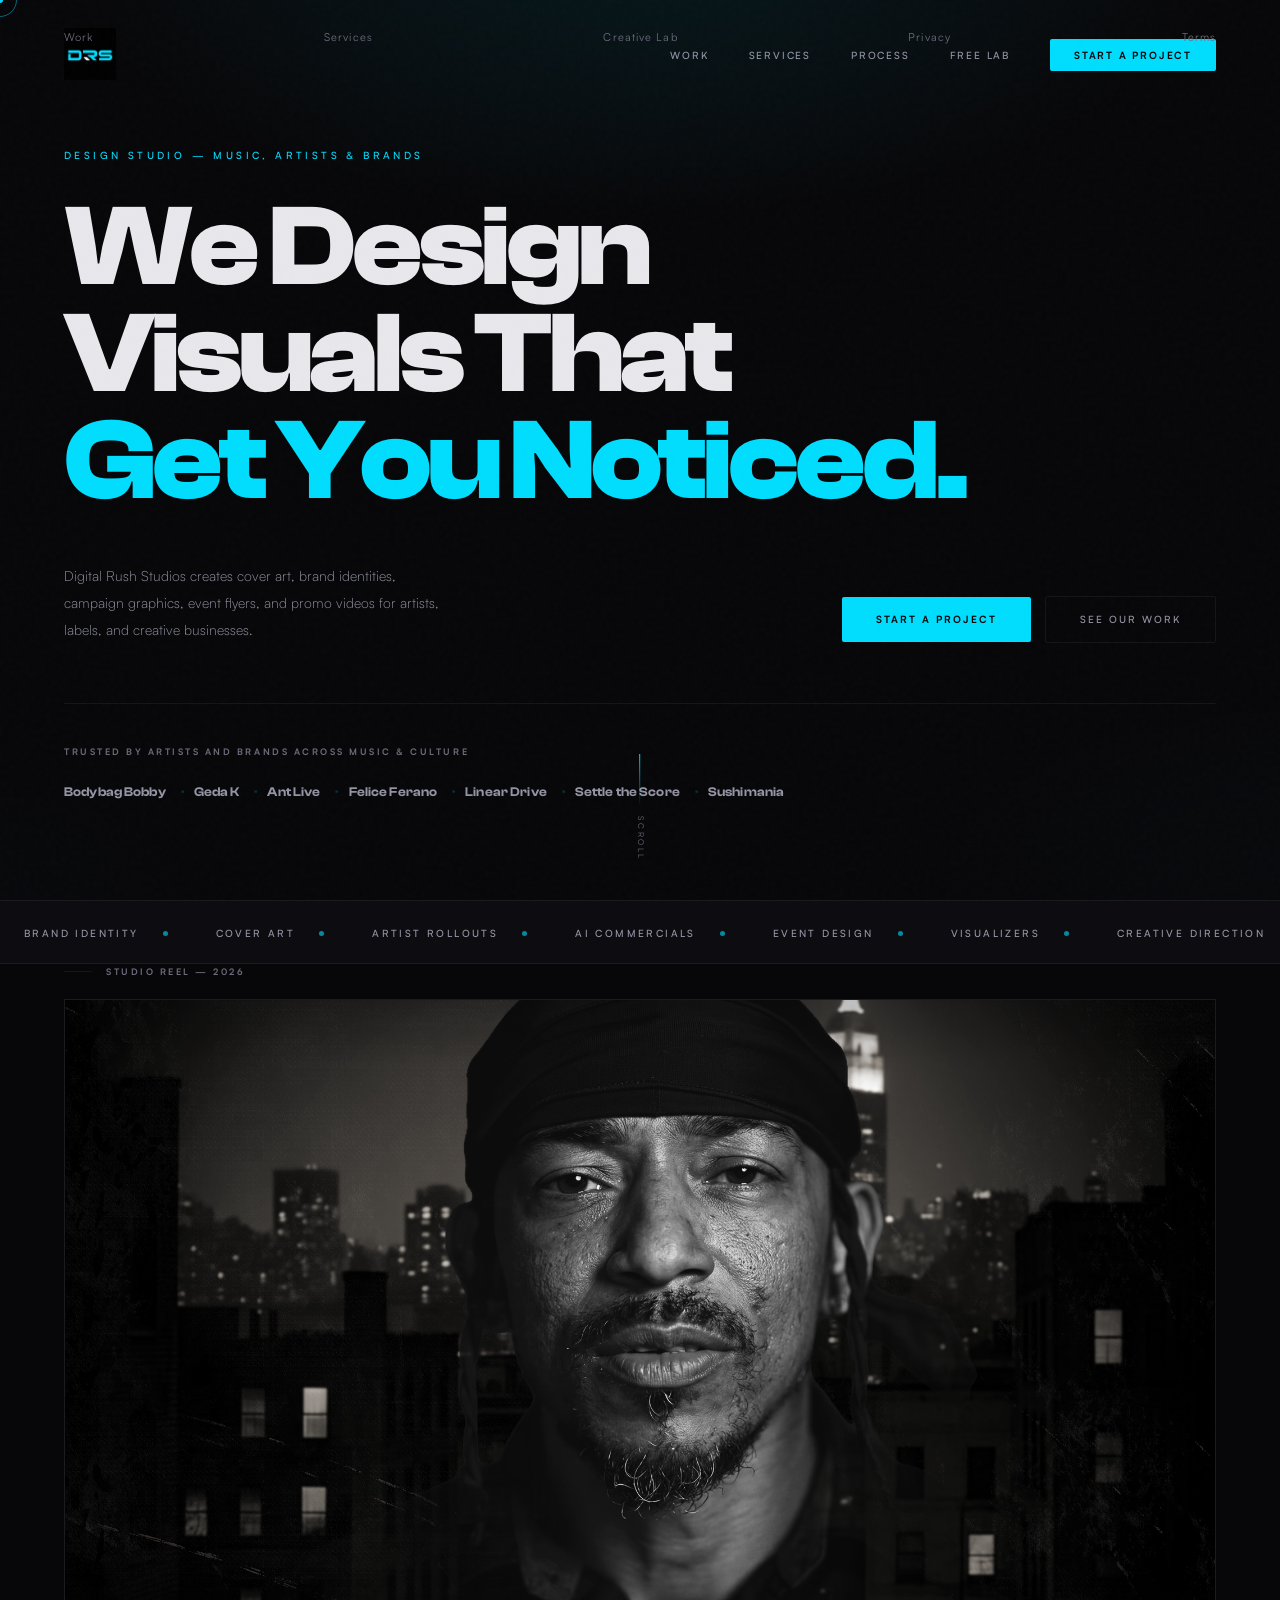
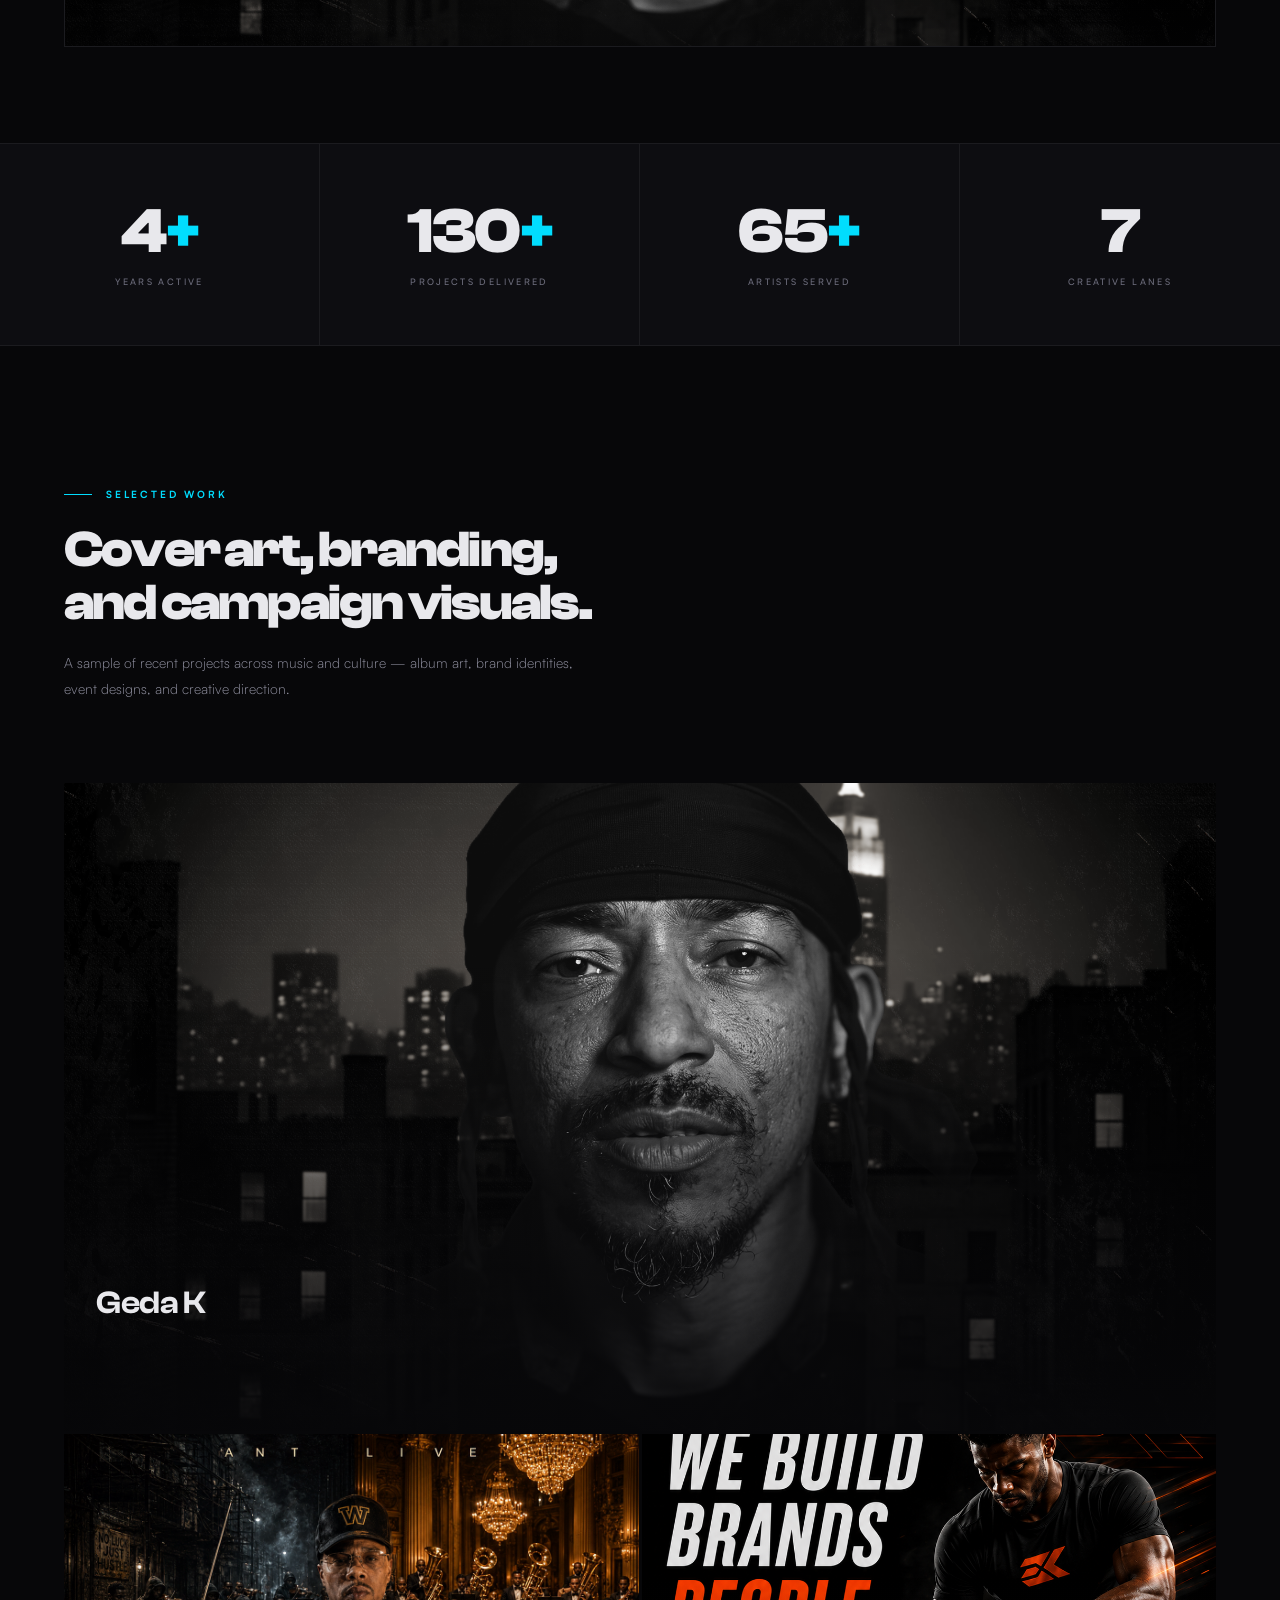
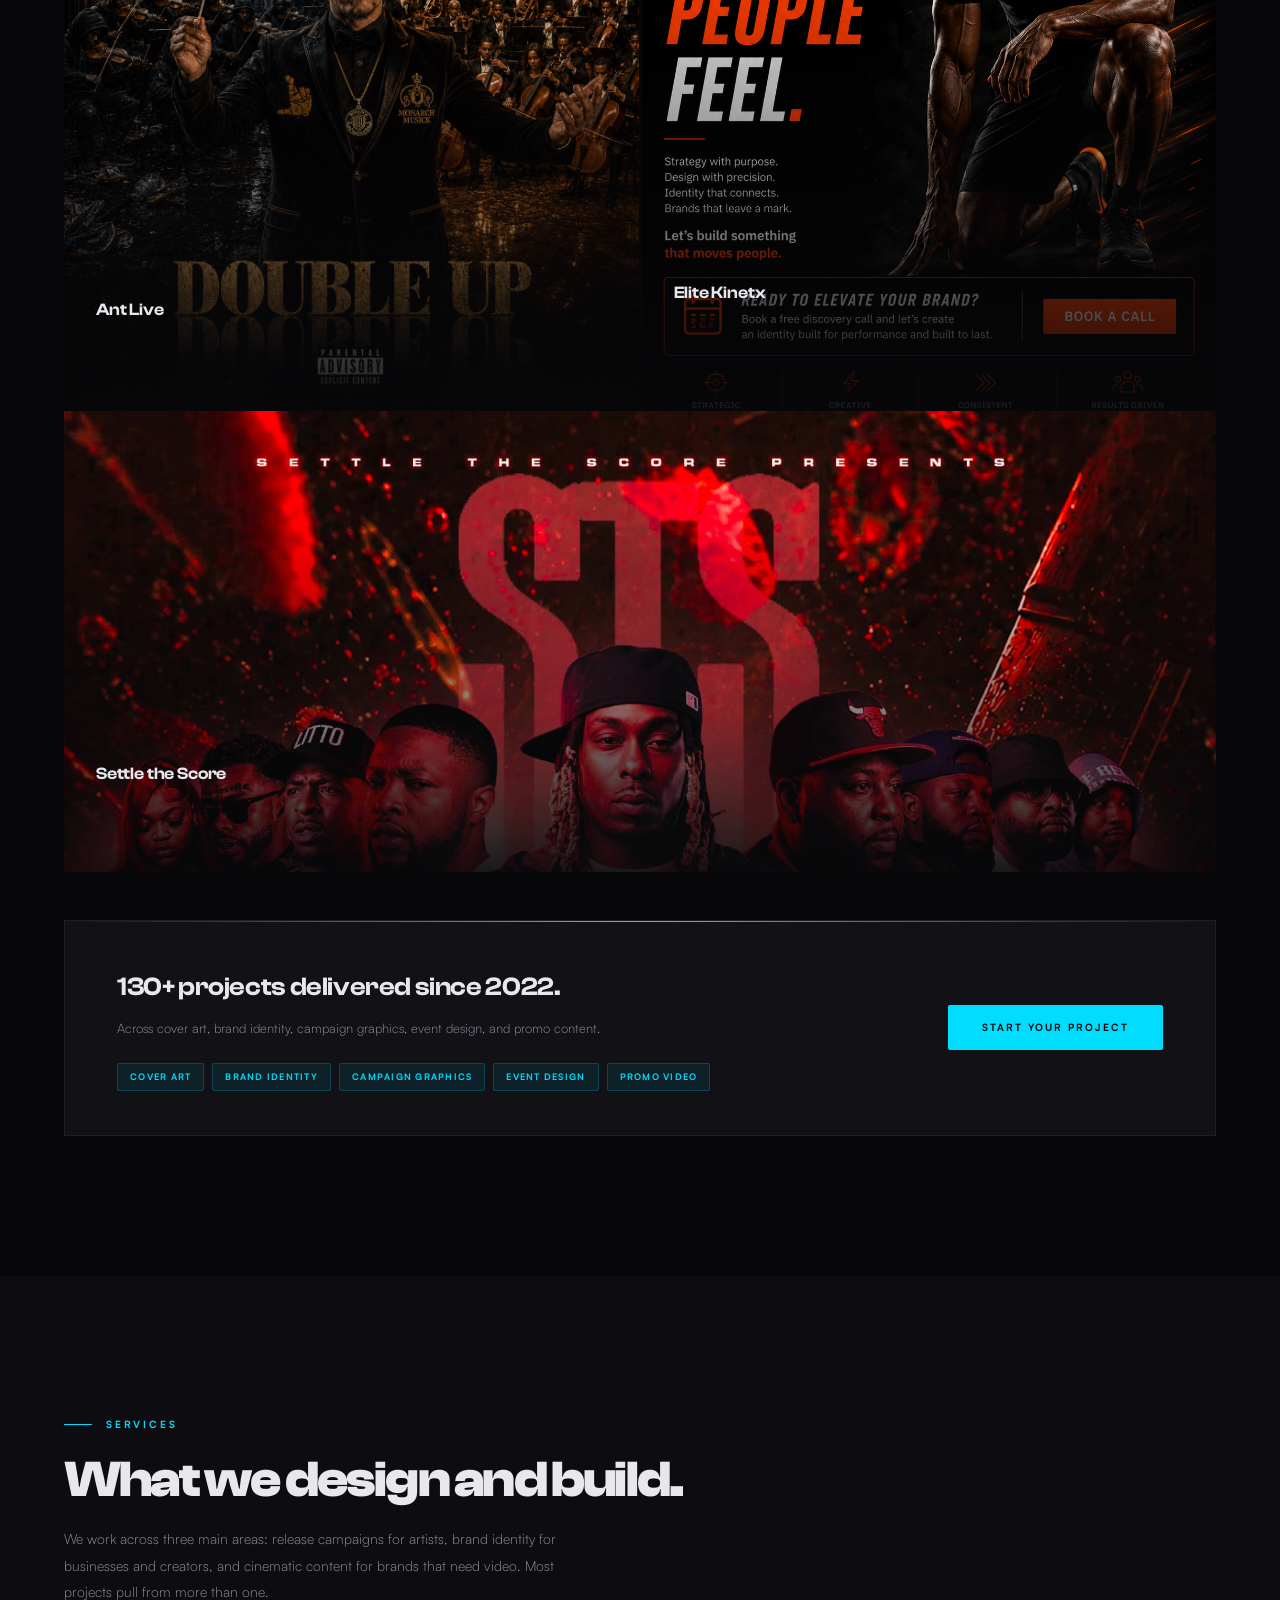
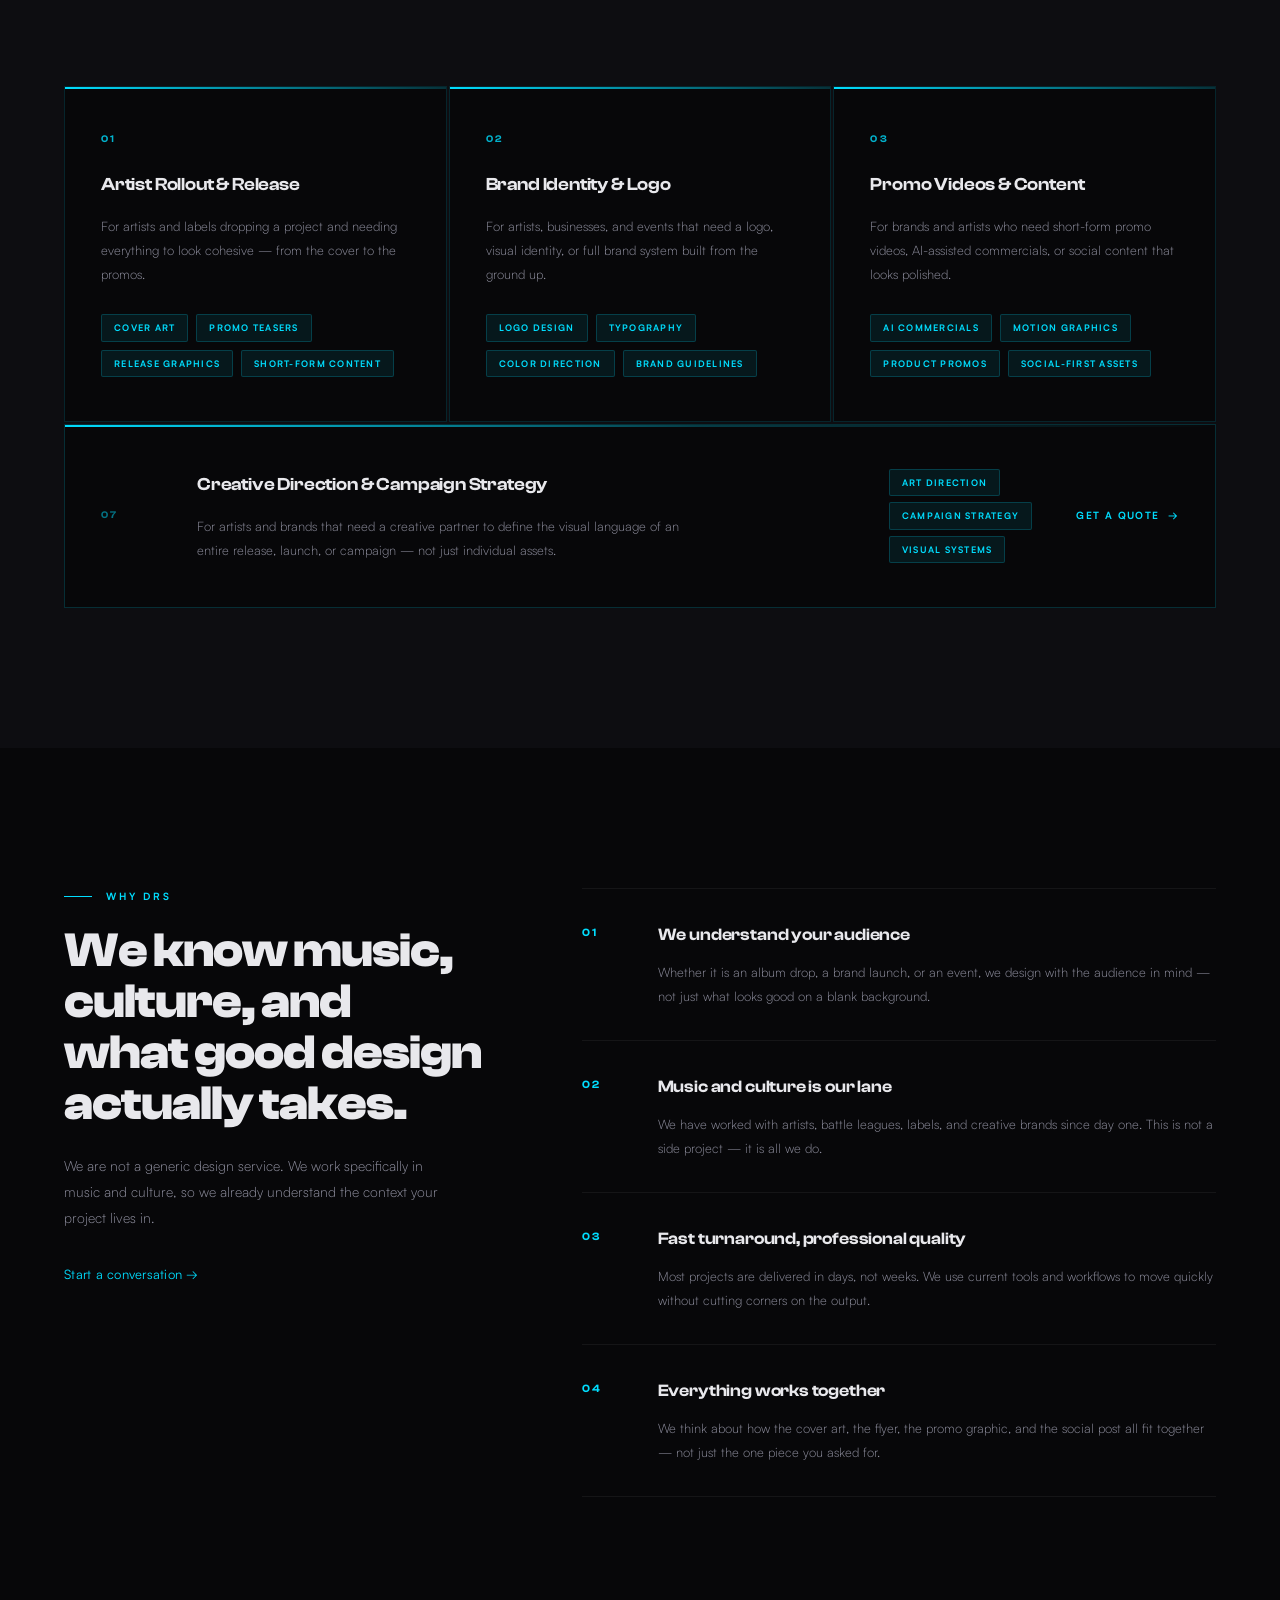
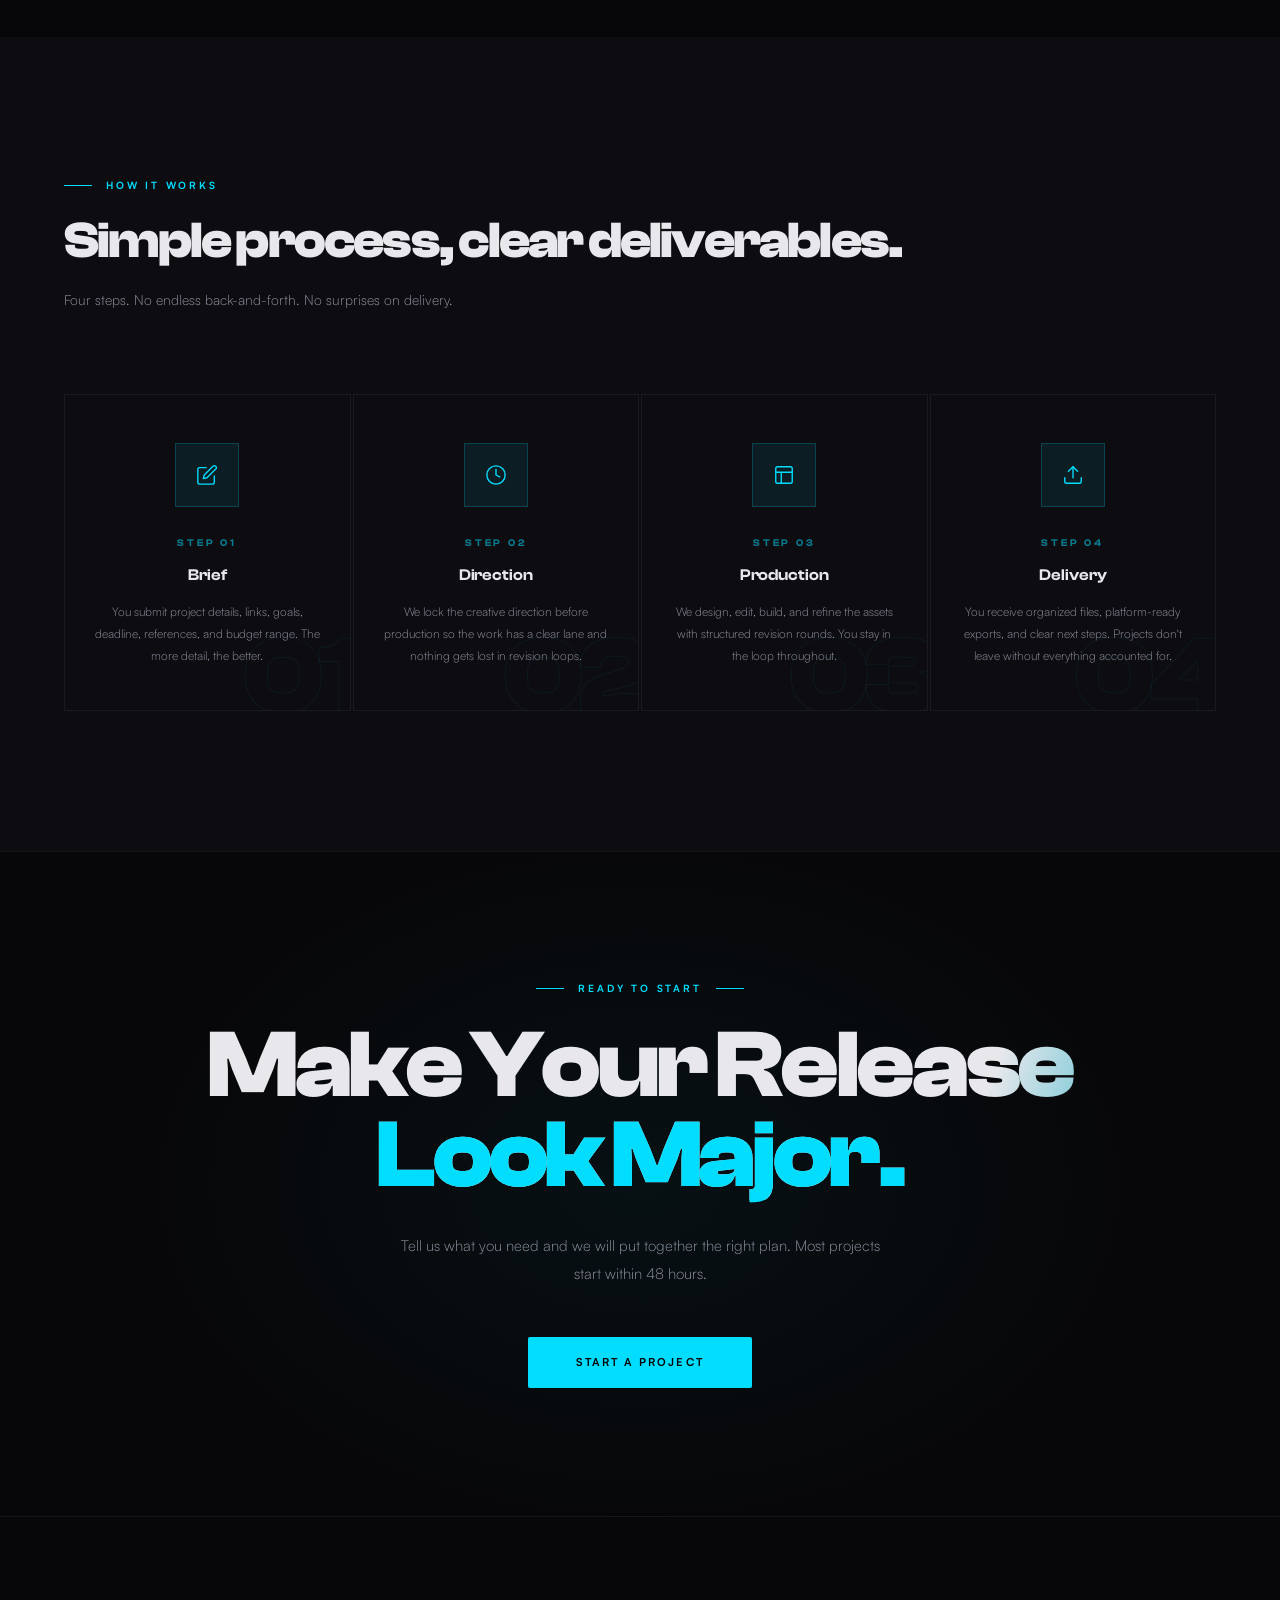
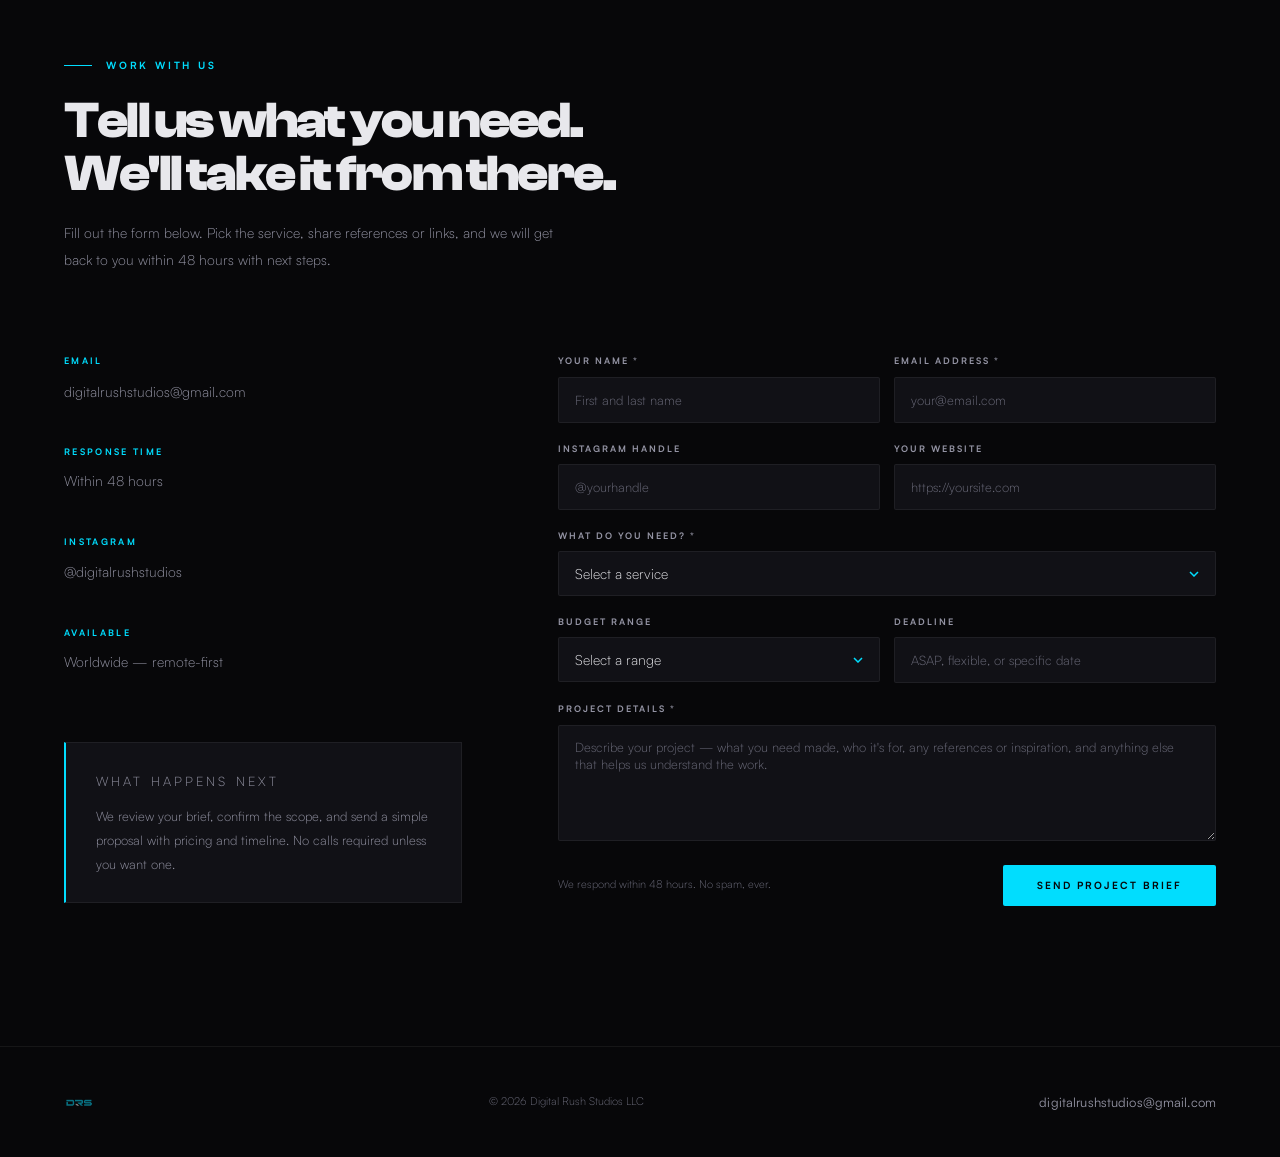
==== index.html @ bbcc6573 "Fix all asset paths to match uploaded file structure - Font @font-face paths: assets/fonts/.../ → .." ====
<!DOCTYPE html>
<html lang="en">
<head>
  <meta charset="UTF-8" />
  <meta name="viewport" content="width=device-width, initial-scale=1.0" />
  <title>Digital Rush Studios | Cinematic Creative Direction for Artists &amp; Brands</title>
  <meta name="description" content="Digital Rush Studios creates cinematic rollout visuals, brand identity systems, campaign assets, and AI-assisted visual production for artists, labels, and culture-driven brands." />
  <link rel="canonical" href="https://digitalrushstudios.com" />
  <meta property="og:title" content="Digital Rush Studios | Make Your Release Look Major" />
  <meta property="og:description" content="Cinematic campaign visuals, rollout promos, cover art, and brand systems for artists, labels, and culture-driven brands." />
  <meta property="og:type" content="website" />
  <meta property="og:url" content="https://digitalrushstudios.com" />
  <meta property="og:image" content="https://digitalrushstudios.com/og-image.png" />
  <meta name="twitter:card" content="summary_large_image" />
  <link rel="icon" type="image/png" href="favicon.png" />
  <link rel="manifest" href="site.webmanifest" />
  <link rel="stylesheet" href="styles/main.css" />
  <link rel="stylesheet" href="styles/animations.css" />
  <link rel="stylesheet" href="styles/responsive.css" />
</head>
<body>

  <!-- ── NAVIGATION ── -->
  <nav id="mainNav">
    <a href="#hero" class="nav-logo" aria-label="Digital Rush Studios home">
      <img src="images/branding/drs-logo-primary.png" alt="Digital Rush Studios" class="nav-logo-img" />
    </a>
    <button id="hamburger" class="hamburger" aria-label="Toggle menu" onclick="toggleMenu()">
      <span></span><span></span><span></span>
    </button>
    <ul id="navLinks" class="nav-links" role="list">
      <li><a href="#work">Work</a></li>
      <li><a href="#services">Services</a></li>
      <li><a href="#process">Process</a></li>
      <li><a href="pages/creative-lab.html">Free Lab</a></li>
      <li><a href="#contact" class="nav-cta">Start a Project</a></li>
    </ul>
  </nav>

  <!-- ── HERO ── -->
  <section id="hero">
    <div class="hero-content">
      <p class="hero-eyebrow">Design studio — music, artists &amp; brands</p>
      <h1 class="hero-title">
        <span class="line">We Design</span>
        <span class="line">Visuals That</span>
        <span class="line"><span class="accent">Get You Noticed.</span></span>
      </h1>
      <div class="hero-bottom">
        <p class="hero-sub">Digital Rush Studios creates cover art, brand identities, campaign graphics, event flyers, and promo videos for artists, labels, and creative businesses.</p>
        <div class="hero-actions">
          <a href="#contact" class="btn-primary">Start a Project</a>
          <a href="#work" class="btn-ghost">See Our Work</a>
        </div>
      </div>
      <div class="clients-strip">
        <p class="clients-label">Trusted by artists and brands across music &amp; culture</p>
        <div class="clients-list">
          <span>Bodybag Bobby</span>
          <span>Geda K</span>
          <span>Ant Live</span>
          <span>Felice Ferano</span>
          <span>Linear Drive</span>
          <span>Settle the Score</span>
          <span>Sushimania</span>
        </div>
      </div>
    </div>
    <div class="hero-scroll-hint" aria-hidden="true">
      <div class="scroll-line"></div>
      <span>Scroll</span>
    </div>
  </section>

  <!-- ── MARQUEE ── -->
  <div class="marquee-section" aria-hidden="true">
    <div class="marquee-track">
      <div class="marquee-item"><span>Brand Identity</span><span class="marquee-dot"></span></div>
      <div class="marquee-item"><span>Cover Art</span><span class="marquee-dot"></span></div>
      <div class="marquee-item"><span>Artist Rollouts</span><span class="marquee-dot"></span></div>
      <div class="marquee-item"><span>AI Commercials</span><span class="marquee-dot"></span></div>
      <div class="marquee-item"><span>Event Design</span><span class="marquee-dot"></span></div>
      <div class="marquee-item"><span>Visualizers</span><span class="marquee-dot"></span></div>
      <div class="marquee-item"><span>Creative Direction</span><span class="marquee-dot"></span></div>
      <div class="marquee-item"><span>Campaign Assets</span><span class="marquee-dot"></span></div>
      <div class="marquee-item"><span>Brand Identity</span><span class="marquee-dot"></span></div>
      <div class="marquee-item"><span>Cover Art</span><span class="marquee-dot"></span></div>
      <div class="marquee-item"><span>Artist Rollouts</span><span class="marquee-dot"></span></div>
      <div class="marquee-item"><span>AI Commercials</span><span class="marquee-dot"></span></div>
      <div class="marquee-item"><span>Event Design</span><span class="marquee-dot"></span></div>
      <div class="marquee-item"><span>Visualizers</span><span class="marquee-dot"></span></div>
      <div class="marquee-item"><span>Creative Direction</span><span class="marquee-dot"></span></div>
      <div class="marquee-item"><span>Campaign Assets</span><span class="marquee-dot"></span></div>
    </div>
  </div>

  <!-- ── STUDIO REEL ── -->
  <div class="reel-section">
    <p class="reel-label">Studio Reel — 2026</p>
    <div class="reel-inner">
      <video autoplay muted loop playsinline preload="metadata"
             poster="images/portfolio/geda-k-cover-art.png">
        <source src="videos/logo-reveals/drs-logo-reveal.mp4" type="video/mp4" />
      </video>
    </div>
  </div>

  <!-- ── STATS BAR ── -->
  <div class="stats-bar" aria-label="Studio statistics">
    <div class="stat-item">
      <div class="stat-num" data-target="4" data-suffix="+">4<span class="stat-accent">+</span></div>
      <div class="stat-label">Years Active</div>
    </div>
    <div class="stat-item">
      <div class="stat-num" data-target="130" data-suffix="+">130<span class="stat-accent">+</span></div>
      <div class="stat-label">Projects Delivered</div>
    </div>
    <div class="stat-item">
      <div class="stat-num" data-target="65" data-suffix="+">65<span class="stat-accent">+</span></div>
      <div class="stat-label">Artists Served</div>
    </div>
    <div class="stat-item">
      <div class="stat-num" data-target="7" data-suffix="">7</div>
      <div class="stat-label">Creative Lanes</div>
    </div>
  </div>

  <!-- ── WORK ── -->
  <section id="work" class="section">
    <div class="section-header">
      <p class="eyebrow reveal">Selected Work</p>
      <h2 class="section-title reveal">Cover art, branding,<br>and campaign visuals.</h2>
      <p class="section-desc reveal">A sample of recent projects across music and culture — album art, brand identities, event designs, and creative direction.</p>
    </div>

    <div class="portfolio-grid">
      <!-- Featured — full width -->
      <article class="p-item p-item--featured reveal" role="button" tabindex="0"
               aria-label="View Geda K project">
        <img src="images/portfolio/geda-k-cover-art.png"
             alt="Geda K album artwork" loading="lazy" />
        <div class="p-overlay">
          <p class="p-cat">Cover Art Direction</p>
          <h3 class="p-name">Geda K</h3>
          <p class="p-tag">Artwork direction built around presence, movement, and artist identity. Cover-to-campaign cohesion from day one.</p>
          <span class="p-view">View Project →</span>
        </div>
      </article>

      <!-- Standard square items -->
      <article class="p-item reveal reveal-d1" role="button" tabindex="0"
               aria-label="View Ant Live project">
        <img src="images/portfolio/Ant_Live_-_Double_Up_Cover_Art_4.png"
             alt="Ant Live — Double Up cover artwork" loading="lazy" />
        <div class="p-overlay">
          <p class="p-cat">Cover Art</p>
          <h3 class="p-name">Ant Live</h3>
          <p class="p-tag">Cover art built to give the single a cinematic, culture-ready presence.</p>
          <span class="p-view">View Project →</span>
        </div>
      </article>

      <article class="p-item reveal reveal-d2" role="button" tabindex="0"
               aria-label="View Elite Kinetx project">
        <img src="images/portfolio/elite-kinetx-brand-identity.png"
             alt="Elite Kinetx brand identity" loading="lazy" />
        <div class="p-overlay">
          <p class="p-cat">Brand Identity</p>
          <h3 class="p-name">Elite Kinetx</h3>
          <p class="p-tag">A complete brand identity system built around motion, precision, and elite performance.</p>
          <span class="p-view">View Project →</span>
        </div>
      </article>

      <!-- Closing — wide panoramic -->
      <article class="p-item p-item--closing reveal" role="button" tabindex="0"
               aria-label="View Settle the Score project">
        <img src="images/portfolio/sushimania-3-event-design.png"
             alt="Battle rap event design" loading="lazy" />
        <div class="p-overlay">
          <p class="p-cat">Event Branding</p>
          <h3 class="p-name">Settle the Score</h3>
          <p class="p-tag">Battle league visuals made to give the card premium fight-night energy.</p>
          <span class="p-view">View Project →</span>
        </div>
      </article>
    </div>

    <div class="portfolio-footer reveal">
      <div class="portfolio-footer-text">
        <h3>130+ projects delivered since 2022.</h3>
        <p>Across cover art, brand identity, campaign graphics, event design, and promo content.</p>
        <div class="portfolio-footer-tags tags">
          <span class="tag">Cover Art</span>
          <span class="tag">Brand Identity</span>
          <span class="tag">Campaign Graphics</span>
          <span class="tag">Event Design</span>
          <span class="tag">Promo Video</span>
        </div>
      </div>
      <a href="#contact" class="btn-primary">Start Your Project</a>
    </div>
  </section>

  <!-- ── SERVICES ── -->
  <section id="services" class="section section-alt">
    <div class="section-header">
      <p class="eyebrow reveal">Services</p>
      <h2 class="section-title reveal">What we design and build.</h2>
      <p class="section-desc reveal">We work across three main areas: release campaigns for artists, brand identity for businesses and creators, and cinematic content for brands that need video. Most projects pull from more than one.</p>
    </div>

    <div class="services-grid">
      <article class="service-card service-card--primary reveal">
        <p class="svc-num">01</p>
        <h3 class="svc-title">Artist Rollout &amp; Release</h3>
        <p class="svc-desc">For artists and labels dropping a project and needing everything to look cohesive — from the cover to the promos.</p>
        <div class="tags">
          <span class="tag">Cover Art</span>
          <span class="tag">Promo Teasers</span>
          <span class="tag">Release Graphics</span>
          <span class="tag">Short-Form Content</span>
        </div>
      </article>

      <article class="service-card service-card--primary reveal reveal-d1">
        <p class="svc-num">02</p>
        <h3 class="svc-title">Brand Identity &amp; Logo</h3>
        <p class="svc-desc">For artists, businesses, and events that need a logo, visual identity, or full brand system built from the ground up.</p>
        <div class="tags">
          <span class="tag">Logo Design</span>
          <span class="tag">Typography</span>
          <span class="tag">Color Direction</span>
          <span class="tag">Brand Guidelines</span>
        </div>
      </article>

      <article class="service-card service-card--primary reveal reveal-d2">
        <p class="svc-num">03</p>
        <h3 class="svc-title">Promo Videos &amp; Content</h3>
        <p class="svc-desc">For brands and artists who need short-form promo videos, AI-assisted commercials, or social content that looks polished.</p>
        <div class="tags">
          <span class="tag">AI Commercials</span>
          <span class="tag">Motion Graphics</span>
          <span class="tag">Product Promos</span>
          <span class="tag">Social-First Assets</span>
        </div>
      </article>

      <article class="service-card service-card--featured reveal">
        <p class="svc-num">07</p>
        <h3 class="svc-title">Creative Direction &amp; Campaign Strategy</h3>
        <p class="svc-desc">For artists and brands that need a creative partner to define the visual language of an entire release, launch, or campaign — not just individual assets.</p>
        <div class="tags">
          <span class="tag">Art Direction</span>
          <span class="tag">Campaign Strategy</span>
          <span class="tag">Visual Systems</span>
        </div>
        <a href="#contact" class="svc-link" data-preset="Creative Direction">Get a Quote</a>
      </article>
    </div>
  </section>

  <!-- ── WHY DRS ── -->
  <section id="why" class="section">
    <div class="why-layout">
      <div class="why-statement reveal">
        <p class="eyebrow">Why DRS</p>
        <h2 class="why-headline">We know music, culture, and what good design actually takes.</h2>
        <p class="why-sub">We are not a generic design service. We work specifically in music and culture, so we already understand the context your project lives in.</p>
        <a href="#contact" class="why-cta-link">Start a conversation →</a>
      </div>
      <div class="why-list">
        <article class="why-item reveal">
          <span class="why-item-num">01</span>
          <div>
            <h3 class="why-item-title">We understand your audience</h3>
            <p class="why-item-desc">Whether it is an album drop, a brand launch, or an event, we design with the audience in mind — not just what looks good on a blank background.</p>
          </div>
        </article>
        <article class="why-item reveal reveal-d1">
          <span class="why-item-num">02</span>
          <div>
            <h3 class="why-item-title">Music and culture is our lane</h3>
            <p class="why-item-desc">We have worked with artists, battle leagues, labels, and creative brands since day one. This is not a side project — it is all we do.</p>
          </div>
        </article>
        <article class="why-item reveal reveal-d2">
          <span class="why-item-num">03</span>
          <div>
            <h3 class="why-item-title">Fast turnaround, professional quality</h3>
            <p class="why-item-desc">Most projects are delivered in days, not weeks. We use current tools and workflows to move quickly without cutting corners on the output.</p>
          </div>
        </article>
        <article class="why-item reveal reveal-d3">
          <span class="why-item-num">04</span>
          <div>
            <h3 class="why-item-title">Everything works together</h3>
            <p class="why-item-desc">We think about how the cover art, the flyer, the promo graphic, and the social post all fit together — not just the one piece you asked for.</p>
          </div>
        </article>
      </div>
    </div>
  </section>

  <!-- ── PROCESS ── -->
  <section id="process" class="section section-alt">
    <div class="section-header">
      <p class="eyebrow reveal">How It Works</p>
      <h2 class="section-title reveal">Simple process, clear deliverables.</h2>
      <p class="section-desc reveal">Four steps. No endless back-and-forth. No surprises on delivery.</p>
    </div>

    <div class="process-infographic">
      <div class="process-card reveal" data-step="01">
        <div class="process-icon" aria-hidden="true">
          <svg width="22" height="22" viewBox="0 0 24 24" fill="none" stroke="currentColor"
               stroke-width="1.5" stroke-linecap="round" stroke-linejoin="round">
            <path d="M11 4H4a2 2 0 0 0-2 2v14a2 2 0 0 0 2 2h14a2 2 0 0 0 2-2v-7"/>
            <path d="M18.5 2.5a2.121 2.121 0 0 1 3 3L12 15l-4 1 1-4 9.5-9.5z"/>
          </svg>
        </div>
        <p class="process-card-step">Step 01</p>
        <h3 class="process-card-title">Brief</h3>
        <p class="process-card-desc">You submit project details, links, goals, deadline, references, and budget range. The more detail, the better.</p>
      </div>

      <div class="process-card reveal reveal-d1" data-step="02">
        <div class="process-icon" aria-hidden="true">
          <svg width="22" height="22" viewBox="0 0 24 24" fill="none" stroke="currentColor"
               stroke-width="1.5" stroke-linecap="round" stroke-linejoin="round">
            <circle cx="12" cy="12" r="10"/>
            <polyline points="12 6 12 12 16 14"/>
          </svg>
        </div>
        <p class="process-card-step">Step 02</p>
        <h3 class="process-card-title">Direction</h3>
        <p class="process-card-desc">We lock the creative direction before production so the work has a clear lane and nothing gets lost in revision loops.</p>
      </div>

      <div class="process-card reveal reveal-d2" data-step="03">
        <div class="process-icon" aria-hidden="true">
          <svg width="22" height="22" viewBox="0 0 24 24" fill="none" stroke="currentColor"
               stroke-width="1.5" stroke-linecap="round" stroke-linejoin="round">
            <rect x="3" y="3" width="18" height="18" rx="2"/>
            <path d="M3 9h18M9 21V9"/>
          </svg>
        </div>
        <p class="process-card-step">Step 03</p>
        <h3 class="process-card-title">Production</h3>
        <p class="process-card-desc">We design, edit, build, and refine the assets with structured revision rounds. You stay in the loop throughout.</p>
      </div>

      <div class="process-card reveal reveal-d3" data-step="04">
        <div class="process-icon" aria-hidden="true">
          <svg width="22" height="22" viewBox="0 0 24 24" fill="none" stroke="currentColor"
               stroke-width="1.5" stroke-linecap="round" stroke-linejoin="round">
            <path d="M21 15v4a2 2 0 0 1-2 2H5a2 2 0 0 1-2-2v-4"/>
            <polyline points="17 8 12 3 7 8"/>
            <line x1="12" y1="3" x2="12" y2="15"/>
          </svg>
        </div>
        <p class="process-card-step">Step 04</p>
        <h3 class="process-card-title">Delivery</h3>
        <p class="process-card-desc">You receive organized files, platform-ready exports, and clear next steps. Projects don't leave without everything accounted for.</p>
      </div>
    </div>
  </section>

  <!-- ── CTA BANNER ── -->
  <div class="cta-banner">
    <p class="cta-banner-label">Ready to start</p>
    <h2 class="cta-banner-title reveal">Make Your Release<br><span class="accent">Look Major.</span></h2>
    <p class="cta-banner-sub reveal">Tell us what you need and we will put together the right plan. Most projects start within 48 hours.</p>
    <a href="#contact" class="btn-primary reveal">Start a Project</a>
  </div>

  <!-- ── CONTACT ── -->
  <section id="contact" class="section">
    <div class="section-header">
      <p class="eyebrow reveal">Work With Us</p>
      <h2 class="section-title reveal">Tell us what you need.<br>We'll take it from there.</h2>
      <p class="section-desc reveal">Fill out the form below. Pick the service, share references or links, and we will get back to you within 48 hours with next steps.</p>
    </div>

    <div class="contact-wrap">
      <aside class="contact-aside">
        <div class="c-item reveal">
          <h4>Email</h4>
          <a href="mailto:digitalrushstudios@gmail.com">digitalrushstudios@gmail.com</a>
        </div>
        <div class="c-item reveal reveal-d1">
          <h4>Response Time</h4>
          <p>Within 48 hours</p>
        </div>
        <div class="c-item reveal reveal-d2">
          <h4>Instagram</h4>
          <a href="https://www.instagram.com/digitalrushstudios" target="_blank" rel="noopener noreferrer">@digitalrushstudios</a>
        </div>
        <div class="c-item reveal reveal-d3">
          <h4>Available</h4>
          <p>Worldwide — remote-first</p>
        </div>
        <div class="next-steps reveal reveal-d4">
          <p class="next-steps-label">What happens next</p>
          <p>We review your brief, confirm the scope, and send a simple proposal with pricing and timeline. No calls required unless you want one.</p>
        </div>
      </aside>

      <form id="intakeForm" class="form" name="intake" method="POST"
            netlify data-netlify="true" netlify-honeypot="bot-field">
        <input type="hidden" name="form-name" value="intake" />
        <p style="display:none"><label>Do not fill: <input name="bot-field" /></label></p>

        <div class="form-row">
          <div class="fg reveal">
            <label for="f-name">Your Name *</label>
            <input id="f-name" name="name" type="text" placeholder="First and last name" required />
            <span class="field-error-msg">Please enter your name.</span>
          </div>
          <div class="fg reveal reveal-d1">
            <label for="f-email">Email Address *</label>
            <input id="f-email" name="email" type="email" placeholder="your@email.com" required />
            <span class="field-error-msg">Please enter a valid email.</span>
          </div>
        </div>

        <div class="form-row">
          <div class="fg reveal">
            <label for="f-instagram">Instagram Handle</label>
            <input id="f-instagram" name="instagram" type="text" placeholder="@yourhandle" />
          </div>
          <div class="fg reveal reveal-d1">
            <label for="f-website">Your Website</label>
            <input id="f-website" name="website" type="url" placeholder="https://yoursite.com" />
          </div>
        </div>

        <div class="fg reveal">
          <label for="f-type">What do you need? *</label>
          <select id="f-type" name="project-type" required>
            <option value="" disabled selected>Select a service</option>
            <option>Cover Art</option>
            <option>Brand Identity / Logo Design</option>
            <option>Artist Rollout / Campaign Package</option>
            <option>Event Flyer / Promo Design</option>
            <option>Promo Video / AI Commercial</option>
            <option>Social Media Graphics</option>
            <option>Creative Direction</option>
            <option>Multiple Services / Not Sure Yet</option>
          </select>
          <span class="field-error-msg">Please select a service.</span>
        </div>

        <div class="form-row">
          <div class="fg reveal">
            <label for="f-budget">Budget Range</label>
            <select id="f-budget" name="budget">
              <option value="" disabled selected>Select a range</option>
              <option>Under $300</option>
              <option>$300 – $600</option>
              <option>$600 – $1,200</option>
              <option>$1,200 – $2,500</option>
              <option>$2,500 – $5,000</option>
              <option>$5,000+</option>
            </select>
          </div>
          <div class="fg reveal reveal-d1">
            <label for="f-deadline">Deadline</label>
            <input id="f-deadline" name="deadline" type="text"
                   placeholder="ASAP, flexible, or specific date" />
          </div>
        </div>

        <div class="fg reveal">
          <label for="f-details">Project Details *</label>
          <textarea id="f-details" name="project-details"
            placeholder="Describe your project — what you need made, who it's for, any references or inspiration, and anything else that helps us understand the work."
            required></textarea>
          <span class="field-error-msg">Please describe your project.</span>
        </div>

        <div class="form-footer reveal">
          <p class="form-note">We respond within 48 hours. No spam, ever.</p>
          <button type="submit" class="btn-primary">Send Project Brief</button>
        </div>
      </form>
    </div>

    <div id="successMsg" class="success-msg" role="alert">
      <p>Your brief has been received. We'll be in touch within 48 hours with next steps.</p>
    </div>
  </section>

  <!-- ── FOOTER ── -->
  <footer>
    <a href="#hero" class="footer-logo-link" aria-label="Back to top">
      <img src="images/branding/drs-logo-primary.png"
           alt="Digital Rush Studios" class="footer-logo-img" />
    </a>
    <span class="f-copy">© 2026 Digital Rush Studios LLC</span>
    <a href="mailto:digitalrushstudios@gmail.com" class="f-email">digitalrushstudios@gmail.com</a>
    <nav class="f-links" aria-label="Footer navigation">
      <a href="#work">Work</a>
      <a href="#services">Services</a>
      <a href="pages/creative-lab.html">Creative Lab</a>
      <a href="privacy.html">Privacy</a>
      <a href="terms.html">Terms</a>
    </nav>
  </footer>

  <!-- ── LIGHTBOX ── -->
  <div id="lightbox" class="lightbox" role="dialog" aria-modal="true"
       aria-hidden="true" aria-label="Portfolio image viewer">
    <button id="lbClose" class="lb-close" aria-label="Close">
      <svg width="16" height="16" viewBox="0 0 24 24" fill="none"
           stroke="currentColor" stroke-width="2" stroke-linecap="round">
        <line x1="18" y1="6" x2="6" y2="18"/>
        <line x1="6" y1="6" x2="18" y2="18"/>
      </svg>
    </button>
    <button id="lbPrev" class="lb-arrow lb-prev" aria-label="Previous image">
      <svg width="16" height="16" viewBox="0 0 24 24" fill="none"
           stroke="currentColor" stroke-width="2" stroke-linecap="round">
        <polyline points="15 18 9 12 15 6"/>
      </svg>
    </button>
    <div class="lb-stage">
      <img id="lbImg" src="" alt="" />
    </div>
    <button id="lbNext" class="lb-arrow lb-next" aria-label="Next image">
      <svg width="16" height="16" viewBox="0 0 24 24" fill="none"
           stroke="currentColor" stroke-width="2" stroke-linecap="round">
        <polyline points="9 18 15 12 9 6"/>
      </svg>
    </button>
    <div class="lb-caption">
      <span id="lbCat" class="lb-cat"></span>
      <span id="lbName" class="lb-name"></span>
      <span id="lbCount" class="lb-count"></span>
    </div>
  </div>

  <script src="scripts/main.js"></script>
  <script src="scripts/motion.js"></script>
  <script src="scripts/interactions.js"></script>
</body>
</html>
---- styles/main.css ----
/* ─────────────────────────────────────────────
   Digital Rush Studios — main.css
   Core component styles · Dark · Cinematic
   Load order: main.css → animations.css → responsive.css
───────────────────────────────────────────── */

/* ── LOCAL FONTS ── */
@font-face {
  font-family: 'ClashDisplay';
  src: url('../WEB/fonts/ClashDisplay-Bold.woff2') format('woff2'),
       url('../WEB/fonts/ClashDisplay-Bold.woff') format('woff'),
       url('../WEB/fonts/ClashDisplay-Bold.ttf') format('truetype');
  font-weight: 700; font-display: swap;
}
@font-face {
  font-family: 'ClashDisplay';
  src: url('../WEB/fonts/ClashDisplay-Semibold.woff2') format('woff2'),
       url('../WEB/fonts/ClashDisplay-Semibold.woff') format('woff'),
       url('../WEB/fonts/ClashDisplay-Semibold.ttf') format('truetype');
  font-weight: 600; font-display: swap;
}
@font-face {
  font-family: 'ClashDisplay';
  src: url('../WEB/fonts/ClashDisplay-Medium.woff2') format('woff2'),
       url('../WEB/fonts/ClashDisplay-Medium.woff') format('woff'),
       url('../WEB/fonts/ClashDisplay-Medium.ttf') format('truetype');
  font-weight: 500; font-display: swap;
}
@font-face {
  font-family: 'ClashDisplay';
  src: url('../WEB/fonts/ClashDisplay-Regular.woff2') format('woff2'),
       url('../WEB/fonts/ClashDisplay-Regular.woff') format('woff'),
       url('../WEB/fonts/ClashDisplay-Regular.ttf') format('truetype');
  font-weight: 400; font-display: swap;
}
@font-face {
  font-family: 'Satoshi';
  src: url('../WEB/fonts/Satoshi-Regular.woff2') format('woff2'),
       url('../WEB/fonts/Satoshi-Regular.woff') format('woff'),
       url('../WEB/fonts/Satoshi-Regular.ttf') format('truetype');
  font-weight: 400; font-display: swap;
}
@font-face {
  font-family: 'Satoshi';
  src: url('../WEB/fonts/Satoshi-Light.woff2') format('woff2'),
       url('../WEB/fonts/Satoshi-Light.woff') format('woff'),
       url('../WEB/fonts/Satoshi-Light.ttf') format('truetype');
  font-weight: 300; font-display: swap;
}
@font-face {
  font-family: 'Satoshi';
  src: url('../WEB/fonts/Satoshi-Medium.woff2') format('woff2'),
       url('../WEB/fonts/Satoshi-Medium.woff') format('woff'),
       url('../WEB/fonts/Satoshi-Medium.ttf') format('truetype');
  font-weight: 500; font-display: swap;
}
@font-face {
  font-family: 'Satoshi';
  src: url('../WEB/fonts/Satoshi-Bold.woff2') format('woff2'),
       url('../WEB/fonts/Satoshi-Bold.woff') format('woff'),
       url('../WEB/fonts/Satoshi-Bold.ttf') format('truetype');
  font-weight: 700; font-display: swap;
}

/* ── CUSTOM PROPERTIES ── */
:root {
  --cyan:        #01DDFE;
  --cyan-dim:    rgba(1, 221, 254, 0.08);
  --cyan-glow:   rgba(1, 221, 254, 0.22);
  --bg:          #070709;
  --bg-2:        #0d0d11;
  --bg-3:        #111116;
  --off-white:   #e8e8ec;
  --muted:       #6b6b7a;
  --muted-2:     #9494a4;
  --border:      rgba(255, 255, 255, 0.06);
  --border-cyan: rgba(1, 221, 254, 0.2);
  --font-display:'ClashDisplay', 'Helvetica Neue', sans-serif;
  --font-body:   'Satoshi', 'Helvetica Neue', sans-serif;
}

/* ── RESET ── */
*, *::before, *::after { box-sizing: border-box; margin: 0; padding: 0; }
html { scroll-behavior: smooth; }

body {
  background: var(--bg);
  color: var(--off-white);
  font-family: var(--font-body);
  font-size: 15px;
  line-height: 1.7;
  overflow-x: hidden;
}

/* Film grain overlay */
body::after {
  content: '';
  position: fixed; inset: 0;
  background-image: url("data:image/svg+xml,%3Csvg viewBox='0 0 200 200' xmlns='http://www.w3.org/2000/svg'%3E%3Cfilter id='n'%3E%3CfeTurbulence type='fractalNoise' baseFrequency='0.85' numOctaves='4' stitchTiles='stitch'/%3E%3C/filter%3E%3Crect width='100%25' height='100%25' filter='url(%23n)' opacity='0.04'/%3E%3C/svg%3E");
  pointer-events: none;
  z-index: 9000;
  opacity: 0.45;
}

/* Scrollbar */
::-webkit-scrollbar { width: 2px; }
::-webkit-scrollbar-track { background: var(--bg); }
::-webkit-scrollbar-thumb { background: var(--cyan); }

/* ─────────────────────────────────────────────
   CUSTOM CURSOR
   Only active on pointer devices (mouse/trackpad).
   Touch screens never see it — media query handles it.
───────────────────────────────────────────── */
@media (pointer: fine) {
  /* Hide the system cursor sitewide */
  *, *::before, *::after { cursor: none !important; }

  .cursor-dot {
    position: fixed;
    top: 0; left: 0;
    width: 6px; height: 6px;
    background: var(--cyan);
    border-radius: 50%;
    pointer-events: none;
    z-index: 99999;
    transform: translate(-50%, -50%);
    transition: transform 0.1s ease, opacity 0.25s ease;
    will-change: left, top;
  }

  .cursor-ring {
    position: fixed;
    top: 0; left: 0;
    width: 34px; height: 34px;
    border: 1px solid rgba(1,221,254,0.45);
    border-radius: 50%;
    pointer-events: none;
    z-index: 99998;
    transform: translate(-50%, -50%);
    transition: width 0.22s ease, height 0.22s ease,
                border-color 0.22s ease, opacity 0.25s ease;
    will-change: left, top;
  }

  /* Hover state — dot collapses, ring expands and brightens */
  body.cursor-hover .cursor-dot {
    transform: translate(-50%, -50%) scale(0);
    opacity: 0;
  }
  body.cursor-hover .cursor-ring {
    width: 52px; height: 52px;
    border-color: var(--cyan);
  }

  /* Clicking state — ring compresses */
  body.cursor-click .cursor-ring {
    width: 24px; height: 24px;
    border-color: var(--cyan);
  }

  /* Hide cursor when it leaves the window */
  body.cursor-out .cursor-dot,
  body.cursor-out .cursor-ring { opacity: 0; }
}

/* ─────────────────────────────────────────────
   NAVIGATION
───────────────────────────────────────────── */
nav {
  position: fixed; top: 0; left: 0; right: 0;
  z-index: 8000;
  display: flex;
  align-items: center;
  justify-content: space-between;
  padding: 28px 64px;
  transition: background 0.4s ease, padding 0.3s ease, border-color 0.4s ease;
  border-bottom: 1px solid transparent;
}

nav.scrolled {
  background: rgba(7, 7, 9, 0.93);
  backdrop-filter: blur(22px);
  -webkit-backdrop-filter: blur(22px);
  padding: 18px 64px;
  border-bottom-color: var(--border);
}

.nav-logo { display: block; text-decoration: none; }
.nav-logo-img {
  height: 52px; width: auto; display: block;
  mix-blend-mode: screen;
  transition: opacity 0.2s;
}
.nav-logo-img:hover { opacity: 0.75; }

.nav-links {
  display: flex; gap: 40px;
  list-style: none; align-items: center;
}
.nav-links a {
  font-family: var(--font-body);
  font-size: 10px; font-weight: 500;
  letter-spacing: 0.18em; text-transform: uppercase;
  color: var(--muted-2); text-decoration: none;
  transition: color 0.2s;
}
.nav-links a:hover { color: var(--off-white); }

/* Active section indicator — JS adds .active as you scroll */
.nav-links a.active {
  color: var(--off-white);
}
.nav-links a.active::after {
  content: '';
  display: block;
  width: 100%;
  height: 1px;
  background: var(--cyan);
  margin-top: 3px;
  opacity: 0.55;
  animation: fadeIn 0.3s ease forwards;
}

.nav-cta {
  color: var(--bg) !important;
  background: var(--cyan);
  padding: 10px 24px;
  border-radius: 2px;
  font-weight: 600 !important;
  transition: opacity 0.2s !important;
}
.nav-cta:hover { opacity: 0.85 !important; }

.hamburger {
  display: none;
  flex-direction: column; gap: 5px;
  background: none; border: none; cursor: pointer;
  padding: 4px; z-index: 8100;
}
.hamburger span {
  display: block; width: 22px; height: 1.5px;
  background: var(--off-white); transition: all 0.3s ease;
}
.hamburger.open span:nth-child(1) { transform: translateY(6.5px) rotate(45deg); }
.hamburger.open span:nth-child(2) { opacity: 0; }
.hamburger.open span:nth-child(3) { transform: translateY(-6.5px) rotate(-45deg); }

/* ─────────────────────────────────────────────
   HERO — Full Viewport, Gradient Background
───────────────────────────────────────────── */
#hero {
  position: relative;
  min-height: 100svh;
  display: flex;
  flex-direction: column;
  justify-content: flex-end;
  overflow: hidden;
  background:
    radial-gradient(ellipse 80% 55% at 50% -8%,  rgba(1,221,254,0.11) 0%, transparent 58%),
    radial-gradient(ellipse 50% 40% at 100% 100%, rgba(1,221,254,0.04) 0%, transparent 55%),
    radial-gradient(ellipse 30% 25% at 0%   100%, rgba(1,221,254,0.03) 0%, transparent 50%),
    var(--bg);
}

#hero::before {
  content: '';
  position: absolute; inset: 0; z-index: 0;
  background:
    linear-gradient(to bottom,
      rgba(7,7,9,0.20) 0%,
      transparent      20%,
      transparent      70%,
      rgba(7,7,9,0.70) 100%);
  pointer-events: none;
}

.hero-content {
  position: relative; z-index: 1;
  padding: 0 64px 96px;
  max-width: 1400px;
  width: 100%;
}

/* ─────────────────────────────────────────────
   STUDIO REEL — Video below hero, contained frame
───────────────────────────────────────────── */
.reel-section {
  background: var(--bg);
  padding: 0 64px 96px;
}
.reel-label {
  font-family: var(--font-body);
  font-size: 9px; font-weight: 700;
  letter-spacing: 0.28em; text-transform: uppercase;
  color: var(--muted);
  margin-bottom: 20px;
  display: flex; align-items: center; gap: 14px;
}
.reel-label::before {
  content: '';
  width: 28px; height: 1px;
  background: var(--border);
}
.reel-inner {
  position: relative;
  overflow: hidden;
  border: 1px solid var(--border);
  aspect-ratio: 16/9;
  background: var(--bg-2);
  transition: border-color 0.3s;
}
.reel-inner:hover { border-color: var(--border-cyan); }
.reel-inner video {
  width: 100%; height: 100%;
  object-fit: cover; object-position: center;
  display: block;
}
.reel-inner::after {
  content: '';
  position: absolute; inset: 0;
  background:
    linear-gradient(to bottom,
      rgba(7,7,9,0.25) 0%,
      transparent      10%,
      transparent      90%,
      rgba(7,7,9,0.25) 100%);
  pointer-events: none;
}

.hero-eyebrow {
  font-family: var(--font-body);
  font-size: 10px; font-weight: 500;
  letter-spacing: 0.34em; text-transform: uppercase;
  color: var(--cyan);
  margin-bottom: 30px;
  opacity: 0;
  animation: fadeUp 0.9s ease 0.4s forwards;
}

.hero-title {
  font-family: var(--font-display);
  font-size: clamp(54px, 9vw, 118px);
  font-weight: 700;
  line-height: 0.93;
  letter-spacing: 0.01em;
  color: var(--off-white);
  margin-bottom: 48px;
  text-wrap: balance;
  opacity: 0;
  animation: fadeUp 0.9s ease 0.6s forwards;
}
.hero-title .line { display: block; }
.hero-title .accent { color: var(--cyan); }
.hero-title .ghost  { color: rgba(232,232,236,0.28); }

.hero-bottom {
  display: flex;
  align-items: flex-end;
  justify-content: space-between;
  gap: 64px;
  opacity: 0;
  animation: fadeUp 0.9s ease 0.85s forwards;
}

.hero-sub {
  font-family: var(--font-body);
  font-size: 14px; font-weight: 300;
  color: var(--muted-2);
  max-width: 380px;
  line-height: 1.9;
}

.hero-actions {
  display: flex; gap: 14px;
  align-items: center; flex-shrink: 0;
}

.hero-scroll-hint {
  position: absolute;
  bottom: 40px; left: 50%;
  transform: translateX(-50%);
  z-index: 1;
  display: flex;
  flex-direction: column;
  align-items: center;
  gap: 10px;
  opacity: 0;
  animation: fadeIn 1s ease 1.6s forwards;
}
.hero-scroll-hint span {
  font-family: var(--font-body);
  font-size: 8px; letter-spacing: 0.3em;
  text-transform: uppercase; color: var(--muted);
  writing-mode: vertical-rl;
}
.scroll-line {
  width: 1px; height: 52px;
  background: linear-gradient(to bottom, var(--cyan), transparent);
  animation: scrollPulse 2.4s ease infinite;
}

/* ── HERO CONTENT — receives parallax transform from motion.js ── */
.hero-content {
  will-change: transform, opacity;
  transition: transform 0.1s linear, opacity 0.1s linear;
}

/* ── STEP / AI DOTS — glow pulse ── */
.step-dot,
.ai-step-dot {
  animation: glowPulse 2.4s ease-in-out infinite;
}

/* ── PROCESS CARD ICON — glow on hover ── */
.process-card:hover .process-icon {
  animation: glowPulse 1.8s ease-in-out infinite;
}

/* ── SERVICE CARD TOP LINE REVEAL ── */
.service-card::after {
  animation: none;
}
.service-card:hover::after {
  animation: lineReveal 0.35s ease forwards;
}

/* ── CTA BANNER TITLE SHIMMER on hover ── */
.cta-banner-title {
  background: linear-gradient(
    110deg,
    var(--off-white) 40%,
    rgba(1,221,254,0.75) 50%,
    var(--off-white) 60%
  );
  background-size: 200% auto;
  -webkit-background-clip: text;
  background-clip: text;
  -webkit-text-fill-color: transparent;
  transition: background-position 0.6s ease;
}
.cta-banner-title .accent {
  -webkit-text-fill-color: var(--cyan);
}
.cta-banner:hover .cta-banner-title {
  animation: shimmer 2s linear infinite;
}

/* ── PORTFOLIO ITEM — keyboard focus ring ── */
.p-item:focus-visible {
  outline: 2px solid var(--cyan);
  outline-offset: 3px;
}

/* ─────────────────────────────────────────────
   BUTTONS
───────────────────────────────────────────── */
.btn-primary {
  font-family: var(--font-body);
  font-size: 10px; font-weight: 700;
  letter-spacing: 0.2em; text-transform: uppercase;
  color: var(--bg); background: var(--cyan);
  padding: 14px 34px; border-radius: 2px;
  border: none; cursor: pointer;
  text-decoration: none; display: inline-block;
  transition: opacity 0.2s, transform 0.15s;
  white-space: nowrap;
}
.btn-primary:hover { opacity: 0.85; transform: translateY(-2px); }

.btn-ghost {
  font-family: var(--font-body);
  font-size: 10px; font-weight: 500;
  letter-spacing: 0.2em; text-transform: uppercase;
  color: var(--muted-2); background: none;
  border: 1px solid var(--border);
  padding: 14px 34px; border-radius: 2px;
  cursor: pointer; text-decoration: none;
  display: inline-block;
  transition: border-color 0.2s, color 0.2s;
  white-space: nowrap;
}
.btn-ghost:hover { border-color: var(--border-cyan); color: var(--off-white); }

/* Small variant — used in shop card rows */
.btn-sm { font-size: 9px; padding: 10px 20px; }

/* ─────────────────────────────────────────────
   MARQUEE TICKER
───────────────────────────────────────────── */
.marquee-section {
  border-top: 1px solid var(--border);
  border-bottom: 1px solid var(--border);
  background: var(--bg-2);
  padding: 18px 0;
  overflow: hidden;
}

.marquee-track {
  display: inline-flex;
  white-space: nowrap;
  animation: marqueeScroll 55s linear infinite;
  will-change: transform;
}
.marquee-track:hover { animation-play-state: paused; }

.marquee-item {
  display: inline-flex;
  align-items: center;
  gap: 24px;
  padding: 0 24px;
}
.marquee-item span {
  font-family: var(--font-body);
  font-size: 10px; font-weight: 500;
  letter-spacing: 0.24em; text-transform: uppercase;
  color: var(--muted-2);
}
.marquee-dot {
  display: inline-block;
  width: 5px; height: 5px;
  background: var(--cyan);
  border-radius: 50%;
  opacity: 0.6;
  flex-shrink: 0;
}

/* ─────────────────────────────────────────────
   SECTIONS
───────────────────────────────────────────── */
.section { padding: 140px 64px; }
.section-alt { background: var(--bg-2); }
.section-header { margin-bottom: 80px; }

.eyebrow {
  font-family: var(--font-body);
  font-size: 10px; font-weight: 600;
  letter-spacing: 0.28em; text-transform: uppercase;
  color: var(--cyan);
  margin-bottom: 20px;
  display: flex; align-items: center; gap: 14px;
}
.eyebrow::before {
  content: ''; width: 28px; height: 1px;
  background: var(--cyan); flex-shrink: 0;
}

.section-title {
  font-family: var(--font-display);
  font-size: clamp(30px, 4vw, 54px);
  font-weight: 700;
  line-height: 1.04;
  letter-spacing: -0.01em;
  color: var(--off-white);
  margin-bottom: 20px;
  text-wrap: balance;
}
.section-desc {
  font-family: var(--font-body);
  font-size: 14px; font-weight: 300;
  color: var(--muted-2);
  max-width: 520px; line-height: 1.9;
}

/* ─────────────────────────────────────────────
   PORTFOLIO GRID
───────────────────────────────────────────── */
.portfolio-grid {
  display: grid;
  grid-template-columns: repeat(12, 1fr);
  gap: 3px;
}

.p-item {
  position: relative; overflow: hidden;
  cursor: pointer; background: var(--bg-3);
}

.p-item--featured { grid-column: span 12; aspect-ratio: 16/9; }
.p-item:not(.p-item--featured):not(.p-item--closing) { grid-column: span 6; aspect-ratio: 1/1; }
.p-item--closing { grid-column: span 12; aspect-ratio: 5/2; }

.p-item img {
  width: 100%; height: 100%;
  object-fit: cover; display: block;
  transition: transform 0.65s cubic-bezier(0.25, 0.46, 0.45, 0.94);
}
.p-item--closing img { object-position: top; }
.p-item--contain img { object-fit: contain; object-position: center; }
.p-item:hover img { transform: scale(1.07); }

.p-overlay {
  position: absolute; inset: 0;
  background: linear-gradient(
    to top,
    rgba(7,7,9,0.92) 0%,
    rgba(7,7,9,0.35) 45%,
    transparent 75%
  );
  display: flex;
  flex-direction: column;
  justify-content: flex-end;
  padding: 32px;
  transition: background 0.4s ease;
}
.p-item:hover .p-overlay {
  background: linear-gradient(
    to top,
    rgba(7,7,9,0.97) 0%,
    rgba(7,7,9,0.6)  50%,
    rgba(7,7,9,0.2)  100%
  );
}

.p-cat {
  font-family: var(--font-body);
  font-size: 9px; font-weight: 600;
  letter-spacing: 0.22em; text-transform: uppercase;
  color: var(--cyan);
  margin-bottom: 8px;
  transform: translateY(5px);
  transition: transform 0.4s ease;
  opacity: 0;
}
.p-item:hover .p-cat { transform: translateY(0); opacity: 1; }

.p-name {
  font-family: var(--font-display);
  font-size: 17px; font-weight: 600;
  color: var(--off-white);
  letter-spacing: -0.01em;
}

.p-item--featured .p-name {
  font-size: clamp(20px, 2.5vw, 32px);
}

.p-tag {
  font-family: var(--font-body);
  font-size: 11px; font-weight: 300;
  color: rgba(232, 232, 236, 0.55);
  letter-spacing: 0.01em;
  line-height: 1.55;
  margin-top: 5px;
  max-width: 420px;
  opacity: 0;
  transform: translateY(4px);
  transition: opacity 0.35s ease 0.05s, transform 0.35s ease 0.05s;
}
.p-item:hover .p-tag { opacity: 1; transform: translateY(0); }

.p-view {
  display: inline-block;
  font-family: var(--font-body);
  font-size: 9px; font-weight: 600;
  letter-spacing: 0.26em; text-transform: uppercase;
  color: var(--cyan);
  margin-top: 14px;
  opacity: 0;
  transform: translateY(5px);
  transition: opacity 0.3s ease 0.1s, transform 0.3s ease 0.1s;
}
.p-item:hover .p-view { opacity: 1; transform: translateY(0); }

.portfolio-footer {
  margin-top: 48px;
  display: flex;
  align-items: center;
  justify-content: space-between;
  gap: 40px;
  padding: 44px 52px;
  background: var(--bg-3);
  border: 1px solid var(--border);
  position: relative; overflow: hidden;
  transition: border-color 0.3s;
}
.portfolio-footer:hover { border-color: var(--border-cyan); }
.portfolio-footer::before {
  content: '';
  position: absolute; top: 0; left: 0; right: 0;
  height: 1px;
  background: linear-gradient(to right, transparent, var(--cyan), transparent);
}

.portfolio-footer-text h3 {
  font-family: var(--font-display);
  font-size: clamp(18px, 2.5vw, 26px);
  font-weight: 600; color: var(--off-white);
  letter-spacing: -0.015em; margin-bottom: 8px;
}
.portfolio-footer-text p {
  font-family: var(--font-body);
  font-size: 13px; font-weight: 300; color: var(--muted-2);
}
.portfolio-footer-tags {
  display: flex; flex-wrap: wrap; gap: 8px;
  margin-top: 24px;
}

/* ─────────────────────────────────────────────
   STATS BAR
───────────────────────────────────────────── */
.stats-bar {
  display: grid;
  grid-template-columns: repeat(4, 1fr);
  background: var(--bg-2);
  border-top: 1px solid var(--border);
  border-bottom: 1px solid var(--border);
}

.stat-item {
  display: flex;
  flex-direction: column;
  align-items: center;
  justify-content: center;
  gap: 10px;
  padding: 56px 32px;
  text-align: center;
  border-right: 1px solid var(--border);
  transition: background 0.3s;
}
.stat-item:last-child { border-right: none; }
.stat-item:hover { background: var(--bg-3); }

.stat-num {
  font-family: var(--font-display);
  font-size: clamp(40px, 5vw, 68px);
  font-weight: 700;
  color: var(--off-white);
  letter-spacing: -0.02em;
  line-height: 1;
  font-variant-numeric: tabular-nums;
}
.stat-num .stat-accent { color: var(--cyan); }

.stat-label {
  font-family: var(--font-body);
  font-size: 9px; font-weight: 500;
  letter-spacing: 0.26em; text-transform: uppercase;
  color: var(--muted);
}

/* ─────────────────────────────────────────────
   SERVICES
───────────────────────────────────────────── */
.services-grid {
  display: grid;
  grid-template-columns: repeat(3, 1fr);
  gap: 2px;
}

.service-card {
  background: var(--bg);
  border: 1px solid var(--border);
  padding: 44px 36px;
  position: relative; overflow: hidden;
  transition: border-color 0.3s;
  cursor: default;
}
.service-card::after {
  content: '';
  position: absolute; top: 0; left: 0; right: 0;
  height: 2px; background: var(--cyan);
  transform: scaleX(0); transform-origin: left;
  transition: transform 0.35s ease;
}
.service-card:hover { border-color: var(--border-cyan); }
.service-card:hover::after { transform: scaleX(1); }

.svc-num {
  font-family: var(--font-display);
  font-size: 10px; font-weight: 600;
  letter-spacing: 0.24em;
  color: var(--cyan); opacity: 0.5;
  margin-bottom: 22px;
}
.svc-title {
  font-family: var(--font-display);
  font-size: 18px; font-weight: 600;
  color: var(--off-white);
  margin-bottom: 14px; letter-spacing: -0.01em;
}
.svc-desc {
  font-family: var(--font-body);
  font-size: 13px; font-weight: 300;
  color: var(--muted-2);
  line-height: 1.85; margin-bottom: 28px;
}

.tags { display: flex; flex-wrap: wrap; gap: 8px; }
.tag {
  font-family: var(--font-body);
  font-size: 9px; font-weight: 600;
  letter-spacing: 0.14em; text-transform: uppercase;
  color: var(--cyan);
  background: var(--cyan-dim);
  border: 1px solid var(--border-cyan);
  padding: 5px 12px; border-radius: 2px;
}

/* ─────────────────────────────────────────────
   PROCESS
───────────────────────────────────────────── */
.process-grid {
  display: grid;
  grid-template-columns: repeat(4, 1fr);
  position: relative;
}

.process-grid::before {
  content: '';
  position: absolute;
  top: 30px;
  left: 12.5%; right: 12.5%;
  height: 1px;
  background: linear-gradient(to right, transparent, var(--border-cyan), var(--border-cyan), transparent);
  z-index: 0;
}

.process-step {
  position: relative; z-index: 1;
  padding: 0 40px 0 0;
  text-align: left;
}
.process-step:last-child { padding-right: 0; }

.step-dot {
  width: 10px; height: 10px;
  background: var(--cyan);
  border-radius: 50%;
  margin-bottom: 28px;
  box-shadow: 0 0 10px var(--cyan-glow);
  position: relative; z-index: 2;
}

.step-num {
  font-family: var(--font-display);
  font-size: 11px; font-weight: 600;
  letter-spacing: 0.24em;
  color: var(--cyan); opacity: 0.5;
  margin-bottom: 14px;
}

.step-title {
  font-family: var(--font-display);
  font-size: 17px; font-weight: 600;
  color: var(--off-white);
  margin-bottom: 12px; letter-spacing: -0.01em;
}
.step-desc {
  font-family: var(--font-body);
  font-size: 13px; font-weight: 300;
  color: var(--muted-2); line-height: 1.85;
}

/* ─────────────────────────────────────────────
   CTA BANNER
───────────────────────────────────────────── */
.cta-banner {
  position: relative; overflow: hidden;
  padding: 128px 64px;
  text-align: center;
  border-top: 1px solid var(--border);
  border-bottom: 1px solid var(--border);
  background: var(--bg);
}
.cta-banner::before {
  content: '';
  position: absolute; inset: 0;
  background: radial-gradient(ellipse 60% 80% at 50% 50%, rgba(1,221,254,0.045) 0%, transparent 65%);
  pointer-events: none;
}

.cta-banner-label {
  font-family: var(--font-body);
  font-size: 10px; font-weight: 600;
  letter-spacing: 0.28em; text-transform: uppercase;
  color: var(--cyan);
  margin-bottom: 24px;
  position: relative; z-index: 1;
  display: flex; align-items: center; justify-content: center; gap: 14px;
}
.cta-banner-label::before {
  content: ''; width: 28px; height: 1px; background: var(--cyan);
}
.cta-banner-label::after {
  content: ''; width: 28px; height: 1px; background: var(--cyan);
}

.cta-banner-title {
  font-family: var(--font-display);
  font-size: clamp(44px, 7.5vw, 104px);
  font-weight: 700;
  color: var(--off-white);
  letter-spacing: 0.005em;
  line-height: 0.93;
  margin-bottom: 32px;
  text-wrap: balance;
  position: relative; z-index: 1;
}
.cta-banner-title .accent { color: var(--cyan); }

.cta-banner-sub {
  font-family: var(--font-body);
  font-size: 15px; font-weight: 300;
  color: var(--muted-2);
  max-width: 480px;
  margin: 0 auto 48px;
  line-height: 1.9;
  position: relative; z-index: 1;
}
.cta-banner .btn-primary {
  position: relative; z-index: 1;
  font-size: 11px; padding: 16px 48px;
}

/* ─────────────────────────────────────────────
   TESTIMONIAL
───────────────────────────────────────────── */
.testimonial-section {
  background: var(--bg-2);
  border-top: 1px solid var(--border);
  border-bottom: 1px solid var(--border);
  padding: 112px 64px;
  text-align: center;
  position: relative;
  overflow: hidden;
}
.testimonial-section::before {
  content: '';
  position: absolute; inset: 0;
  background: radial-gradient(ellipse 60% 70% at 50% 50%, rgba(1,221,254,0.04) 0%, transparent 65%);
  pointer-events: none;
}
.testimonial-inner {
  max-width: 800px;
  margin: 0 auto;
  position: relative; z-index: 1;
}
.testimonial-mark {
  font-family: var(--font-display);
  font-size: 140px;
  font-weight: 700;
  line-height: 0.55;
  color: var(--cyan);
  opacity: 0.10;
  display: block;
  margin-bottom: 20px;
  user-select: none;
  pointer-events: none;
}
.testimonial-quote {
  font-family: var(--font-display);
  font-size: clamp(20px, 3.2vw, 34px);
  font-weight: 600;
  color: var(--off-white);
  line-height: 1.35;
  letter-spacing: -0.01em;
  margin-bottom: 40px;
  font-style: normal;
}
.testimonial-divider {
  width: 32px; height: 1px;
  background: var(--border-cyan);
  margin: 0 auto 28px;
}
.testimonial-cite {
  display: flex;
  flex-direction: column;
  align-items: center;
  gap: 5px;
}
.cite-name {
  font-family: var(--font-body);
  font-size: 11px; font-weight: 600;
  letter-spacing: 0.22em; text-transform: uppercase;
  color: var(--cyan);
}
.cite-role {
  font-family: var(--font-body);
  font-size: 11px; font-weight: 300;
  color: var(--muted);
  letter-spacing: 0.12em;
  text-transform: uppercase;
}

/* ─────────────────────────────────────────────
   ABOUT
───────────────────────────────────────────── */
.about-strip {
  display: grid;
  grid-template-columns: 1fr 1fr;
  gap: 96px; align-items: center;
}

.about-body p {
  font-family: var(--font-body);
  font-size: 15px; font-weight: 300;
  color: var(--muted-2); line-height: 1.95;
  margin-bottom: 20px;
}
.about-body p strong { color: var(--off-white); font-weight: 500; }

.about-pillars { display: flex; flex-direction: column; gap: 2px; }
.pillar {
  display: flex; gap: 22px; align-items: flex-start;
  background: var(--bg-3);
  border: 1px solid var(--border);
  padding: 24px 28px;
  transition: border-color 0.3s;
}
.pillar:hover { border-color: var(--border-cyan); }

.p-num {
  font-family: var(--font-display);
  font-size: 10px; font-weight: 600;
  color: var(--cyan); opacity: 0.6;
  min-width: 24px; padding-top: 2px;
}
.p-text h4 {
  font-family: var(--font-display);
  font-size: 13px; font-weight: 600;
  color: var(--off-white); margin-bottom: 6px;
}
.p-text p {
  font-family: var(--font-body);
  font-size: 12px; font-weight: 300;
  color: var(--muted-2); line-height: 1.75;
}

/* ─────────────────────────────────────────────
   SHOP
───────────────────────────────────────────── */
.shop-grid { display: grid; grid-template-columns: 1fr 1fr; gap: 2px; }

.shop-card {
  background: var(--bg-3);
  border: 1px solid var(--border);
  overflow: hidden;
  transition: border-color 0.3s;
}
.shop-card:hover { border-color: rgba(1,221,254,0.12); }

.shop-thumb {
  aspect-ratio: 16/9;
  background: var(--bg-3);
  position: relative;
  overflow: hidden;
  display: flex;
  align-items: flex-end;
  justify-content: flex-start;
  padding: 24px;
  border-bottom: 1px solid var(--border);
}
.shop-thumb img {
  width: 100%; height: 100%;
  object-fit: cover; object-position: center;
  display: block;
  transition: transform 0.55s cubic-bezier(0.25, 0.46, 0.45, 0.94);
}
.shop-card:hover .shop-thumb img { transform: scale(1.04); }

.shop-thumb::before {
  content: attr(data-label);
  position: absolute;
  right: -14px; bottom: -18px;
  font-family: var(--font-display);
  font-size: 84px; font-weight: 700;
  color: transparent;
  -webkit-text-stroke: 1px rgba(1,221,254,0.09);
  letter-spacing: -0.04em;
  line-height: 1;
  user-select: none;
  pointer-events: none;
}
.shop-thumb::after {
  content: '';
  position: absolute;
  top: 0; left: 0; right: 0;
  height: 2px;
  background: linear-gradient(to right, var(--cyan) 0%, transparent 60%);
}

.shop-thumb-overlay {
  position: absolute;
  inset: 0;
  background: linear-gradient(to top, rgba(7,7,9,0.80) 0%, rgba(7,7,9,0.10) 55%, transparent 100%);
  display: flex;
  flex-direction: column;
  justify-content: flex-end;
  padding: 20px 24px;
  gap: 4px;
}

.shop-thumb-badge {
  font-family: var(--font-body);
  font-size: 9px; font-weight: 700;
  letter-spacing: 0.22em; text-transform: uppercase;
  color: var(--bg); background: var(--cyan);
  padding: 5px 12px; border-radius: 2px;
  display: inline-block;
  align-self: flex-start;
}
.shop-thumb-count {
  font-family: var(--font-body);
  font-size: 10px; font-weight: 400;
  letter-spacing: 0.14em; text-transform: uppercase;
  color: rgba(232,232,236,0.55);
}

.shop-body { padding: 28px 32px 34px; }
.shop-cat {
  font-family: var(--font-body);
  font-size: 9px; font-weight: 600;
  letter-spacing: 0.22em; text-transform: uppercase;
  color: var(--cyan); margin-bottom: 12px;
}
.shop-name {
  font-family: var(--font-display);
  font-size: 17px; font-weight: 600;
  color: var(--off-white); letter-spacing: -0.01em;
  line-height: 1.2; margin-bottom: 12px;
}
.shop-desc {
  font-family: var(--font-body);
  font-size: 13px; font-weight: 300;
  color: var(--muted-2); line-height: 1.8; margin-bottom: 28px;
}
.shop-row {
  display: flex; align-items: center;
  justify-content: space-between; gap: 16px;
}
.shop-price {
  font-family: var(--font-display);
  font-size: 18px; font-weight: 600;
  color: var(--muted-2);
}

/* ─────────────────────────────────────────────
   CONTACT / INTAKE FORM
───────────────────────────────────────────── */
.contact-wrap {
  display: grid;
  grid-template-columns: 1fr 1.65fr;
  gap: 96px; align-items: start;
}

.contact-aside { display: flex; flex-direction: column; gap: 40px; }
.c-item h4 {
  font-family: var(--font-body);
  font-size: 9px; font-weight: 700;
  letter-spacing: 0.26em; text-transform: uppercase;
  color: var(--cyan); margin-bottom: 10px;
}
.c-item p, .c-item a {
  font-family: var(--font-body);
  font-size: 14px; font-weight: 300;
  color: var(--muted-2); text-decoration: none;
  line-height: 1.75; transition: color 0.2s;
}
.c-item a:hover { color: var(--cyan); }

.form { display: flex; flex-direction: column; gap: 18px; }
.form-row { display: grid; grid-template-columns: 1fr 1fr; gap: 14px; }
.fg { display: flex; flex-direction: column; gap: 8px; }

.fg label {
  font-family: var(--font-body);
  font-size: 9px; font-weight: 700;
  letter-spacing: 0.22em; text-transform: uppercase;
  color: var(--muted-2);
}

.fg input,
.fg select,
.fg textarea {
  background: var(--bg-3);
  border: 1px solid var(--border);
  color: var(--off-white);
  font-family: var(--font-body);
  font-size: 14px; font-weight: 300;
  padding: 13px 16px;
  border-radius: 2px; outline: none;
  transition: border-color 0.2s, background 0.2s;
  appearance: none; -webkit-appearance: none; width: 100%;
}

.fg select {
  background-image: url("data:image/svg+xml,%3Csvg xmlns='http://www.w3.org/2000/svg' width='10' height='6'%3E%3Cpath d='M1 1l4 4 4-4' stroke='%2301DDFE' stroke-width='1.5' fill='none'/%3E%3C/svg%3E");
  background-repeat: no-repeat;
  background-position: right 16px center;
  background-color: var(--bg-3);
  padding-right: 42px; cursor: pointer;
}
.fg select option { background: var(--bg-2); color: var(--off-white); }

.fg input:focus,
.fg select:focus,
.fg textarea:focus {
  border-color: var(--cyan);
  background: rgba(1,221,254,0.03);
}

.fg input.field-error,
.fg select.field-error,
.fg textarea.field-error {
  border-color: rgba(255, 80, 80, 0.6);
  background: rgba(255, 80, 80, 0.04);
}
.field-error-msg {
  font-family: var(--font-body);
  font-size: 10px; font-weight: 500;
  color: rgba(255, 100, 100, 0.85);
  letter-spacing: 0.06em;
  margin-top: -4px;
  display: none;
}
.fg.has-error .field-error-msg { display: block; }
.fg.has-error label { color: rgba(255, 100, 100, 0.75); }

.fg input::placeholder,
.fg textarea::placeholder { color: var(--muted); font-size: 13px; }
.fg textarea { resize: vertical; min-height: 116px; }

.form-footer {
  display: flex; align-items: center;
  justify-content: space-between; gap: 24px;
  padding-top: 6px;
}
.form-note {
  font-family: var(--font-body);
  font-size: 11px; color: var(--muted); font-weight: 300; line-height: 1.6;
}

.success-msg {
  display: none;
  background: var(--cyan-dim);
  border: 1px solid var(--border-cyan);
  padding: 24px 28px; border-radius: 2px;
  margin-top: 16px;
}
.success-msg p {
  font-family: var(--font-body);
  font-size: 14px; color: var(--cyan); font-weight: 400;
}

/* ─────────────────────────────────────────────
   LIGHTBOX
───────────────────────────────────────────── */
.lightbox {
  position: fixed; inset: 0;
  z-index: 9500;
  background: rgba(7,7,9,0.96);
  backdrop-filter: blur(20px);
  -webkit-backdrop-filter: blur(20px);
  display: flex;
  align-items: center;
  justify-content: center;
  opacity: 0;
  visibility: hidden;
  transition: opacity 0.3s ease, visibility 0.3s ease;
}
.lightbox.open {
  opacity: 1;
  visibility: visible;
}

.lb-stage {
  max-width: 88vw;
  max-height: 80vh;
  display: flex;
  align-items: center;
  justify-content: center;
  position: relative;
}
.lb-stage img {
  max-width: 88vw;
  max-height: 80vh;
  width: auto;
  height: auto;
  object-fit: contain;
  display: block;
  box-shadow: 0 32px 96px rgba(0,0,0,0.7), 0 0 0 1px var(--border);
  transform: scale(0.95);
  opacity: 0;
  transition: transform 0.35s cubic-bezier(0.25, 0.46, 0.45, 0.94),
              opacity    0.25s ease;
}
.lightbox.open .lb-stage img {
  transform: scale(1);
  opacity: 1;
}

.lb-stage img.swapping {
  transform: scale(0.97);
  opacity: 0;
}

.lb-close {
  position: absolute;
  top: 24px; right: 28px;
  width: 40px; height: 40px;
  background: rgba(13,13,17,0.7);
  border: 1px solid var(--border);
  color: var(--muted-2);
  display: flex; align-items: center; justify-content: center;
  border-radius: 2px;
  transition: color 0.2s, border-color 0.2s, background 0.2s;
  z-index: 1;
}
.lb-close:hover {
  color: var(--off-white);
  border-color: var(--border-cyan);
  background: rgba(13,13,17,0.95);
}

.lb-arrow {
  position: absolute;
  top: 50%; transform: translateY(-50%);
  width: 44px; height: 44px;
  background: rgba(13,13,17,0.70);
  border: 1px solid var(--border);
  color: var(--muted-2);
  display: flex; align-items: center; justify-content: center;
  border-radius: 2px;
  transition: color 0.2s, border-color 0.2s, background 0.2s, transform 0.2s;
  z-index: 1;
}
.lb-arrow:hover {
  color: var(--cyan);
  border-color: var(--border-cyan);
  background: rgba(13,13,17,0.95);
}
.lb-prev { left: 20px; }
.lb-next { right: 20px; }
.lb-prev:hover { transform: translateY(-50%) translateX(-2px); }
.lb-next:hover { transform: translateY(-50%) translateX(2px); }

.lb-caption {
  position: absolute;
  bottom: 24px; left: 50%;
  transform: translateX(-50%);
  text-align: center;
  display: flex;
  flex-direction: column;
  align-items: center;
  gap: 5px;
  white-space: nowrap;
}
.lb-cat {
  font-family: var(--font-body);
  font-size: 9px; font-weight: 600;
  letter-spacing: 0.26em; text-transform: uppercase;
  color: var(--cyan);
}
.lb-name {
  font-family: var(--font-display);
  font-size: clamp(16px, 2vw, 22px);
  font-weight: 600;
  color: var(--off-white);
  letter-spacing: -0.01em;
}
.lb-count {
  font-family: var(--font-body);
  font-size: 9px; font-weight: 400;
  letter-spacing: 0.2em;
  color: var(--muted);
  text-transform: uppercase;
}

/* ─────────────────────────────────────────────
   FOOTER
───────────────────────────────────────────── */
footer {
  border-top: 1px solid var(--border);
  padding: 40px 64px;
  display: flex; align-items: center;
  justify-content: space-between; gap: 24px;
}

.footer-logo-link { display: block; }
.footer-logo-img {
  height: 30px; width: auto; display: block;
  opacity: 0.5;
  mix-blend-mode: screen;
  transition: opacity 0.2s;
}
.footer-logo-link:hover .footer-logo-img { opacity: 0.9; }

.f-copy {
  font-family: var(--font-body);
  font-size: 11px; color: var(--muted); font-weight: 300;
}

.f-email {
  font-family: var(--font-body);
  font-size: 13px; font-weight: 400;
  color: var(--muted-2);
  text-decoration: none;
  letter-spacing: 0.01em;
  transition: color 0.2s;
}
.f-email:hover { color: var(--cyan); }

.f-links { display: flex; gap: 28px; }
.f-links a {
  font-family: var(--font-body);
  font-size: 11px; color: var(--muted);
  text-decoration: none; letter-spacing: 0.1em;
  transition: color 0.2s;
}
.f-links a:hover { color: var(--cyan); }

/* ─────────────────────────────────────────────
   SCROLL REVEAL UTILITY
───────────────────────────────────────────── */
.reveal {
  opacity: 0;
  transform: translateY(30px);
  transition: opacity 0.75s ease, transform 0.75s ease;
}
.reveal.visible { opacity: 1; transform: translateY(0); }
.reveal-d1 { transition-delay: 0.08s; }
.reveal-d2 { transition-delay: 0.16s; }
.reveal-d3 { transition-delay: 0.24s; }
.reveal-d4 { transition-delay: 0.32s; }
.reveal-d5 { transition-delay: 0.4s; }

/* ─────────────────────────────────────────────
   CLIENTS STRIP
───────────────────────────────────────────── */
.clients-strip {
  margin-top: 60px;
  padding-top: 40px;
  border-top: 1px solid var(--border);
}
.clients-label {
  font-family: var(--font-body);
  font-size: 9px; font-weight: 600;
  letter-spacing: 0.28em; text-transform: uppercase;
  color: var(--muted);
  margin-bottom: 22px;
}
.clients-list {
  display: flex;
  flex-wrap: wrap;
  gap: 10px 0;
  align-items: center;
}
.clients-list span {
  font-family: var(--font-display);
  font-size: 13px; font-weight: 600;
  color: var(--muted-2);
  letter-spacing: 0.01em;
  transition: color 0.2s;
  padding-right: 28px;
  position: relative;
}
.clients-list span::after {
  content: '·';
  position: absolute;
  right: 10px;
  color: var(--border-cyan);
}
.clients-list span:last-child::after { display: none; }
.clients-list span:hover { color: var(--off-white); }

/* ─────────────────────────────────────────────
   PRICING NOTE
───────────────────────────────────────────── */
.pricing-note {
  margin-bottom: 52px;
  padding-bottom: 52px;
  border-bottom: 1px solid var(--border);
}
.pricing-note-label {
  font-family: var(--font-body);
  font-size: 9px; font-weight: 600;
  letter-spacing: 0.26em; text-transform: uppercase;
  color: var(--muted); margin-bottom: 10px;
}
.pricing-note-text {
  font-family: var(--font-display);
  font-size: 22px; font-weight: 700;
  color: var(--off-white); letter-spacing: -0.015em;
}
.pricing-note-text .accent { color: var(--cyan); }
.pricing-note-sub {
  font-family: var(--font-body);
  font-size: 12px; font-weight: 300;
  color: var(--muted-2); margin-top: 8px; line-height: 1.65;
}

/* ─────────────────────────────────────────────
   NEXT STEPS (contact / thank-you section)
───────────────────────────────────────────── */
.next-steps {
  margin-top: 28px;
  padding: 26px 30px;
  background: var(--bg-3);
  border: 1px solid var(--border);
  border-left: 2px solid var(--cyan);
}
.next-steps-label {
  font-family: var(--font-body);
  font-size: 9px; font-weight: 700;
  letter-spacing: 0.24em; text-transform: uppercase;
  color: var(--cyan); margin-bottom: 10px;
}
.next-steps p {
  font-family: var(--font-body);
  font-size: 13px; font-weight: 300;
  color: var(--muted-2); line-height: 1.85;
}

/* ─────────────────────────────────────────────
   PROCESS INFOGRAPHIC (icon card layout)
───────────────────────────────────────────── */
.process-infographic {
  display: grid;
  grid-template-columns: repeat(4, 1fr);
  gap: 2px;
}

.process-card {
  background: var(--bg-2);
  border: 1px solid var(--border);
  padding: 48px 28px 44px;
  text-align: center;
  position: relative;
  overflow: hidden;
  transition: border-color 0.3s;
}
.process-card:hover { border-color: var(--border-cyan); }

.process-card::before {
  content: attr(data-step);
  position: absolute;
  right: -8px; bottom: -22px;
  font-family: var(--font-display);
  font-size: 110px; font-weight: 700;
  color: transparent;
  -webkit-text-stroke: 1px rgba(1,221,254,0.06);
  letter-spacing: -0.05em;
  line-height: 1;
  pointer-events: none; user-select: none;
}

.process-icon {
  width: 64px; height: 64px;
  border: 1px solid var(--border-cyan);
  background: var(--cyan-dim);
  display: flex; align-items: center; justify-content: center;
  margin: 0 auto 28px;
  position: relative; z-index: 1;
  color: var(--cyan);
  transition: background 0.3s, box-shadow 0.3s;
}
.process-card:hover .process-icon {
  background: rgba(1,221,254,0.10);
  box-shadow: 0 0 14px var(--cyan-glow);
}

.process-card-step {
  font-family: var(--font-display);
  font-size: 10px; font-weight: 600;
  letter-spacing: 0.28em; text-transform: uppercase;
  color: var(--cyan); opacity: 0.55;
  margin-bottom: 10px;
}
.process-card-title {
  font-family: var(--font-display);
  font-size: 16px; font-weight: 600;
  color: var(--off-white); letter-spacing: -0.005em;
  margin-bottom: 12px;
}
.process-card-desc {
  font-family: var(--font-body);
  font-size: 12px; font-weight: 300;
  color: var(--muted-2); line-height: 1.82;
  position: relative; z-index: 1;
}

/* ─────────────────────────────────────────────
   SERVICE CARD — 7TH CARD (FEATURED FULL-WIDTH)
───────────────────────────────────────────── */
.service-card--featured {
  grid-column: 1 / -1;
  display: grid;
  grid-template-columns: 52px 1fr auto auto;
  grid-template-rows: auto auto;
  column-gap: 44px;
  row-gap: 0;
  align-items: center;
  border-color: rgba(1, 221, 254, 0.18);
}
.service-card--featured::after {
  transform: scaleX(1);
  background: linear-gradient(to right, var(--cyan) 0%, rgba(1,221,254,0.25) 55%, transparent 100%);
}
.service-card--featured .svc-num {
  grid-column: 1; grid-row: 1 / 3;
  margin-bottom: 0;
  align-self: center;
}
.service-card--featured .svc-title {
  grid-column: 2; grid-row: 1;
  margin-bottom: 10px;
}
.service-card--featured .svc-desc {
  grid-column: 2; grid-row: 2;
  margin-bottom: 0;
  max-width: 500px;
}
.service-card--featured .tags {
  grid-column: 3; grid-row: 1 / 3;
  align-self: center;
  flex-direction: column;
  align-items: flex-start;
  gap: 6px;
}
.service-card--featured .svc-link {
  grid-column: 4; grid-row: 1 / 3;
  align-self: center;
}

.svc-link {
  font-family: var(--font-body);
  font-size: 10px; font-weight: 600;
  letter-spacing: 0.14em; text-transform: uppercase;
  color: var(--cyan);
  text-decoration: none;
  white-space: nowrap;
  display: inline-flex; align-items: center; gap: 8px;
  flex-shrink: 0;
  transition: color 0.2s, gap 0.2s;
}
.svc-link::after {
  content: '→';
  display: inline-block;
  transition: transform 0.2s ease;
}
.svc-link:hover { color: var(--off-white); gap: 12px; }
.svc-link:hover::after { transform: translateX(3px); }

/* ─────────────────────────────────────────────
   AI MUSIC VIDEOS & ARTIST CAMPAIGNS SECTION
───────────────────────────────────────────── */
.ai-packages-grid {
  display: grid;
  grid-template-columns: 1fr 1fr;
  gap: 2px;
  margin-bottom: 80px;
}

.ai-package-card {
  background: var(--bg);
  border: 1px solid var(--border);
  padding: 44px 40px 40px;
  position: relative;
  overflow: hidden;
  transition: border-color 0.3s;
  display: flex;
  flex-direction: column;
}
.ai-package-card:hover { border-color: var(--border-cyan); }

.ai-package-card::after {
  content: '';
  position: absolute; top: 0; left: 0; right: 0;
  height: 2px; background: var(--cyan);
  transform: scaleX(0); transform-origin: left;
  transition: transform 0.35s ease;
}
.ai-package-card:hover::after { transform: scaleX(1); }

.ai-package-card::before {
  content: attr(data-num);
  position: absolute;
  right: -10px; bottom: -24px;
  font-family: var(--font-display);
  font-size: 120px; font-weight: 700;
  color: transparent;
  -webkit-text-stroke: 1px rgba(1,221,254,0.05);
  letter-spacing: -0.05em;
  line-height: 1;
  pointer-events: none; user-select: none;
}

.ai-package-num {
  font-family: var(--font-display);
  font-size: 10px; font-weight: 600;
  letter-spacing: 0.24em; text-transform: uppercase;
  color: var(--cyan); opacity: 0.5;
  margin-bottom: 18px;
}

.ai-package-name {
  font-family: var(--font-display);
  font-size: clamp(18px, 2vw, 24px);
  font-weight: 700;
  color: var(--off-white);
  letter-spacing: -0.015em;
  margin-bottom: 6px;
}

.ai-package-tier {
  font-family: var(--font-body);
  font-size: 9px; font-weight: 600;
  letter-spacing: 0.22em; text-transform: uppercase;
  color: var(--cyan);
  opacity: 0.65;
  margin-bottom: 20px;
}

.ai-package-desc {
  font-family: var(--font-body);
  font-size: 14px; font-weight: 300;
  color: var(--muted-2);
  line-height: 1.85;
  margin-bottom: 26px;
}

.ai-package-includes {
  list-style: none;
  display: flex;
  flex-direction: column;
  gap: 11px;
  margin-bottom: 36px;
  flex: 1;
}

.ai-package-includes li {
  font-family: var(--font-body);
  font-size: 13px; font-weight: 400;
  color: var(--muted-2);
  line-height: 1.5;
  padding-left: 18px;
  position: relative;
}
.ai-package-includes li::before {
  content: '';
  position: absolute;
  left: 0; top: 6px;
  width: 5px; height: 5px;
  border: 1px solid rgba(1,221,254,0.45);
  border-radius: 1px;
}

.ai-how-section { margin-bottom: 72px; }

.ai-how-label {
  font-family: var(--font-body);
  font-size: 10px; font-weight: 600;
  letter-spacing: 0.28em; text-transform: uppercase;
  color: var(--cyan);
  margin-bottom: 36px;
  display: flex; align-items: center; gap: 14px;
}
.ai-how-label::before {
  content: ''; width: 28px; height: 1px;
  background: var(--cyan); flex-shrink: 0;
}

.ai-steps {
  display: grid;
  grid-template-columns: repeat(4, 1fr);
  gap: 2px;
  position: relative;
}

.ai-steps::before {
  content: '';
  position: absolute;
  top: 40px;
  left: 12.5%; right: 12.5%;
  height: 1px;
  background: linear-gradient(to right, transparent, var(--border-cyan), var(--border-cyan), transparent);
  z-index: 0;
}

.ai-step {
  position: relative; z-index: 1;
  background: var(--bg-3);
  border: 1px solid var(--border);
  padding: 32px 24px;
  text-align: center;
  transition: border-color 0.3s;
}
.ai-step:hover { border-color: var(--border-cyan); }

.ai-step-num {
  display: block;
  font-family: var(--font-display);
  font-size: 10px; font-weight: 600;
  letter-spacing: 0.28em; text-transform: uppercase;
  color: var(--cyan); opacity: 0.5;
  margin-bottom: 14px;
}

.ai-step-dot {
  width: 8px; height: 8px;
  background: var(--cyan);
  border-radius: 50%;
  margin: 0 auto 18px;
  position: relative; z-index: 2;
  box-shadow: 0 0 8px var(--cyan-glow);
}

.ai-step-title {
  font-family: var(--font-display);
  font-size: 14px; font-weight: 600;
  color: var(--off-white);
  letter-spacing: -0.005em;
  line-height: 1.3;
}

.ai-cta {
  background: var(--bg-3);
  border: 1px solid var(--border);
  border-top: 2px solid var(--cyan);
  padding: 64px 64px;
  text-align: center;
  position: relative;
  overflow: hidden;
}
.ai-cta::before {
  content: '';
  position: absolute; inset: 0;
  background: radial-gradient(ellipse 60% 100% at 50% 0%, rgba(1,221,254,0.05) 0%, transparent 65%);
  pointer-events: none;
}

.ai-cta-headline {
  font-family: var(--font-display);
  font-size: clamp(22px, 3vw, 40px);
  font-weight: 700;
  color: var(--off-white);
  letter-spacing: -0.01em;
  line-height: 1.1;
  margin-bottom: 16px;
  position: relative; z-index: 1;
}

.ai-cta-sub {
  font-family: var(--font-body);
  font-size: 14px; font-weight: 300;
  color: var(--muted-2);
  max-width: 500px;
  margin: 0 auto 44px;
  line-height: 1.9;
  position: relative; z-index: 1;
}

.ai-cta-actions {
  display: flex;
  gap: 14px;
  align-items: center;
  justify-content: center;
  flex-wrap: wrap;
  position: relative; z-index: 1;
}

/* ─────────────────────────────────────────────
   PROBLEM WE SOLVE SECTION
───────────────────────────────────────────── */
.problem-grid {
  display: grid;
  grid-template-columns: repeat(3, 1fr);
  gap: 2px;
  margin-bottom: 64px;
}
.problem-card {
  background: var(--bg-2);
  border: 1px solid var(--border);
  padding: 48px 40px;
  position: relative;
  transition: border-color 0.25s;
}
.problem-card:hover {
  border-color: rgba(1,221,254,0.18);
}
.problem-num {
  font-family: var(--font-display);
  font-size: 11px; font-weight: 700;
  letter-spacing: 0.2em;
  color: var(--cyan);
  opacity: 0.6;
  margin-bottom: 24px;
  text-transform: uppercase;
}
.problem-card-title {
  font-family: var(--font-display);
  font-size: clamp(18px, 1.6vw, 22px);
  font-weight: 600;
  color: var(--off-white);
  margin-bottom: 16px;
  line-height: 1.25;
  text-wrap: balance;
}
.problem-card-copy {
  font-family: var(--font-body);
  font-size: 14px; font-weight: 300;
  color: var(--muted-2);
  line-height: 1.85;
}
.problem-cta {
  text-align: center;
}

/* ─────────────────────────────────────────────
   SERVICE CARD — PRIMARY (top 3 services)
───────────────────────────────────────────── */
.service-card--primary {
  border-color: rgba(1,221,254,0.14);
  position: relative;
}
.service-card--primary::before {
  content: '';
  position: absolute;
  top: 0; left: 0; right: 0;
  height: 2px;
  background: linear-gradient(to right, var(--cyan), rgba(1,221,254,0.2));
}
.service-card--primary .svc-num {
  color: var(--cyan);
  opacity: 0.8;
}

/* ─────────────────────────────────────────────
   ABOUT SIMPLE (no pillars)
───────────────────────────────────────────── */
.about-simple {
  max-width: 720px;
}
.about-simple p {
  font-family: var(--font-body);
  font-size: 15px; font-weight: 300;
  color: var(--muted-2); line-height: 1.95;
  margin-bottom: 20px;
}
.about-simple p:last-child { margin-bottom: 0; }
.about-simple p strong { color: var(--off-white); font-weight: 500; }

.about-cta-link {
  display: inline-block;
  margin-top: 32px;
  font-family: var(--font-body);
  font-size: 13px; font-weight: 400;
  color: var(--cyan);
  text-decoration: none;
  letter-spacing: 0.02em;
  transition: opacity 0.2s;
}
.about-cta-link:hover { opacity: 0.75; }

/* ─────────────────────────────────────────────
   HERO TERTIARY LINE
───────────────────────────────────────────── */
.hero-tertiary {
  font-family: var(--font-body);
  font-size: 11px; font-weight: 400;
  color: var(--muted);
  letter-spacing: 0.06em;
  text-transform: uppercase;
  margin-top: 20px;
  line-height: 1.6;
}

/* ─────────────────────────────────────────────
   REEL CAPTION
───────────────────────────────────────────── */
.reel-caption {
  font-family: var(--font-body);
  font-size: 12px; font-weight: 300;
  color: var(--muted);
  text-align: center;
  letter-spacing: 0.04em;
  margin-top: 28px;
  max-width: 560px;
  margin-left: auto;
  margin-right: auto;
  line-height: 1.8;
}

/* ─────────────────────────────────────────────
   WORK POSITIONING LINE
───────────────────────────────────────────── */
.work-positioning {
  font-family: var(--font-body);
  font-size: 13px; font-weight: 300;
  color: var(--muted);
  max-width: 600px;
  line-height: 1.85;
  margin-top: 16px;
  letter-spacing: 0.01em;
}

/* ─────────────────────────────────────────────
   SECTION SUPPORT LINE
───────────────────────────────────────────── */
.section-support {
  font-family: var(--font-body);
  font-size: 13px; font-weight: 300;
  color: var(--muted);
  max-width: 580px;
  line-height: 1.85;
  margin-top: 14px;
}

/* ─────────────────────────────────────────────
   WHY DRS — asymmetric 2-col editorial layout
───────────────────────────────────────────── */
.why-layout {
  display: grid;
  grid-template-columns: 1fr 1.45fr;
  gap: 80px;
  align-items: start;
}

.why-statement {
  position: sticky;
  top: 120px;
}

.why-headline {
  font-family: var(--font-display);
  font-size: clamp(32px, 3.8vw, 54px);
  font-weight: 700;
  color: var(--off-white);
  letter-spacing: -0.02em;
  line-height: 1.05;
  margin: 20px 0 24px;
  text-wrap: balance;
}

.why-sub {
  font-family: var(--font-body);
  font-size: 14px; font-weight: 300;
  color: var(--muted-2);
  line-height: 1.85;
  max-width: 380px;
}

.why-cta-link {
  display: inline-block;
  margin-top: 32px;
  font-family: var(--font-body);
  font-size: 13px;
  color: var(--cyan);
  text-decoration: none;
  letter-spacing: 0.02em;
  transition: opacity 0.2s;
}
.why-cta-link:hover { opacity: 0.7; }

.why-list {
  display: flex;
  flex-direction: column;
}

.why-item {
  display: grid;
  grid-template-columns: 52px 1fr;
  gap: 24px;
  padding: 32px 0;
  border-top: 1px solid var(--border);
  align-items: start;
}
.why-item:last-child { border-bottom: 1px solid var(--border); }

.why-item-num {
  font-family: var(--font-display);
  font-size: 11px; font-weight: 600;
  color: var(--cyan);
  letter-spacing: 0.18em;
  text-transform: uppercase;
  padding-top: 3px;
}

.why-item-title {
  font-family: var(--font-display);
  font-size: 17px; font-weight: 600;
  color: var(--off-white);
  letter-spacing: -0.01em;
  margin-bottom: 10px;
}

.why-item-desc {
  font-family: var(--font-body);
  font-size: 13px; font-weight: 300;
  color: var(--muted-2);
  line-height: 1.85;
}

/* ─────────────────────────────────────────────
   FREEBIE / FREE CREATIVE LAB GRID
───────────────────────────────────────────── */
.freebies-grid {
  display: grid;
  grid-template-columns: repeat(3, 1fr);
  gap: 2px;
  margin-bottom: 72px;
}

.freebie-card {
  background: var(--bg-3);
  border: 1px solid var(--border);
  display: flex;
  flex-direction: column;
  transition: border-color 0.25s, transform 0.2s;
}
.freebie-card:hover {
  border-color: var(--border-cyan);
  transform: translateY(-3px);
}

.freebie-thumb {
  position: relative;
  aspect-ratio: 4/3;
  overflow: hidden;
  background: var(--bg-2);
}
.freebie-thumb img {
  width: 100%; height: 100%;
  object-fit: cover;
  display: block;
  transition: transform 0.4s ease;
}
.freebie-card:hover .freebie-thumb img { transform: scale(1.04); }

.freebie-badge {
  position: absolute;
  top: 14px; left: 14px;
  font-family: var(--font-body);
  font-size: 9px; font-weight: 700;
  letter-spacing: 0.16em; text-transform: uppercase;
  color: var(--bg);
  background: var(--cyan);
  padding: 5px 10px;
  border-radius: 2px;
}

.freebie-body {
  padding: 28px 28px 32px;
  display: flex;
  flex-direction: column;
  flex: 1;
  gap: 10px;
}

.freebie-type {
  font-family: var(--font-body);
  font-size: 10px; font-weight: 500;
  letter-spacing: 0.14em; text-transform: uppercase;
  color: var(--cyan);
}

.freebie-body h3 {
  font-family: var(--font-display);
  font-size: 15px; font-weight: 600;
  color: var(--off-white);
  letter-spacing: -0.01em;
  line-height: 1.25;
  margin: 0;
}

.freebie-body p {
  font-family: var(--font-body);
  font-size: 13px; font-weight: 300;
  color: var(--muted-2);
  line-height: 1.8;
  margin: 0;
  flex: 1;
}

.freebie-body .btn-primary,
.freebie-body .btn-ghost { margin-top: 8px; align-self: flex-start; }

/* ─────────────────────────────────────────────
   LAB EMAIL CAPTURE
───────────────────────────────────────────── */
.lab-email-capture {
  display: flex;
  align-items: center;
  gap: 64px;
  padding: 52px 56px;
  background: var(--bg-3);
  border: 1px solid var(--border);
}

.lab-capture-copy { flex: 1; min-width: 0; }

.lab-capture-headline {
  font-family: var(--font-display);
  font-size: clamp(18px, 2vw, 26px);
  font-weight: 700;
  color: var(--off-white);
  letter-spacing: -0.01em;
  margin-bottom: 10px;
}

.lab-capture-sub {
  font-family: var(--font-body);
  font-size: 13px; font-weight: 300;
  color: var(--muted-2);
  line-height: 1.8;
  margin: 0;
}

.lab-form { flex: 1; min-width: 0; }

.lab-form-row {
  display: flex;
  gap: 10px;
  flex-wrap: wrap;
}

.lab-form-row input {
  flex: 1;
  min-width: 140px;
  background: var(--bg-2);
  border: 1px solid var(--border);
  color: var(--off-white);
  font-family: var(--font-body);
  font-size: 12px; font-weight: 300;
  padding: 13px 16px;
  border-radius: 2px;
  outline: none;
  transition: border-color 0.2s;
}
.lab-form-row input::placeholder { color: var(--muted); }
.lab-form-row input:focus { border-color: var(--border-cyan); }

.lab-form-note {
  font-family: var(--font-body);
  font-size: 10px; font-weight: 300;
  color: var(--muted);
  letter-spacing: 0.03em;
  margin-top: 12px;
}

/* ─────────────────────────────────────────────
   CULTURE CREDIBILITY STRIP
───────────────────────────────────────────── */
.culture-strip {
  margin-top: 96px;
  padding-top: 56px;
  border-top: 1px solid var(--border);
}

.culture-strip-header {
  display: grid;
  grid-template-columns: 1fr 1.6fr;
  gap: 40px;
  align-items: start;
  margin-bottom: 40px;
}

.culture-strip-sub {
  font-family: var(--font-body);
  font-size: 14px; font-weight: 300;
  color: var(--muted-2);
  line-height: 1.85;
  max-width: 520px;
}

.culture-photos {
  display: grid;
  grid-template-columns: repeat(4, 1fr);
  gap: 3px;
}

.culture-photo { position: relative; }

.culture-photo-placeholder {
  aspect-ratio: 4/3;
  background: var(--bg-3);
  border: 1px dashed rgba(255,255,255,0.07);
  display: flex;
  align-items: flex-end;
  padding: 14px 16px;
}

.culture-photo-placeholder span {
  font-family: var(--font-body);
  font-size: 9px; font-weight: 500;
  letter-spacing: 0.22em; text-transform: uppercase;
  color: var(--muted);
}

/* ─────────────────────────────────────────────
   PAGE-SPECIFIC LAYOUTS
   Styles for creative-lab, case-studies,
   thank-you, privacy, terms, and 404 pages.
───────────────────────────────────────────── */

.page-hero {
  min-height: 72vh;
  display: flex;
  align-items: center;
}

.page-hero .section-header {
  max-width: 980px;
  margin: 0 auto;
  text-align: center;
}

.page-hero .hero-actions {
  justify-content: center;
  margin-top: 28px;
}

.case-study-grid {
  width: min(1180px, calc(100% - 40px));
  margin: 0 auto;
  display: grid;
  gap: 28px;
}

.case-card {
  display: grid;
  grid-template-columns: .95fr 1.05fr;
  gap: 0;
  border: 1px solid rgba(255,255,255,.12);
  border-radius: 28px;
  overflow: hidden;
  background: rgba(255,255,255,.04);
}

.case-card img {
  width: 100%;
  height: 100%;
  min-height: 420px;
  object-fit: cover;
}

.case-body {
  padding: clamp(28px, 5vw, 56px);
}

.case-body h2 {
  font-size: clamp(2rem, 4vw, 4rem);
  line-height: .95;
  letter-spacing: -.06em;
  margin-bottom: 20px;
}

.case-body p {
  color: #a8adb7;
  margin-bottom: 16px;
}

.case-body strong {
  color: #f4f4f1;
}

.legal-wrap {
  width: min(860px, calc(100% - 40px));
  margin: 0 auto;
  border: 1px solid rgba(255,255,255,.12);
  border-radius: 28px;
  background: rgba(255,255,255,.04);
  padding: clamp(28px, 5vw, 56px);
}

.legal-wrap h2 {
  margin-top: 28px;
  margin-bottom: 10px;
  font-size: clamp(1.35rem, 2vw, 2rem);
  letter-spacing: -.04em;
}

.legal-wrap h2:first-child {
  margin-top: 0;
}

.legal-wrap p {
  color: #a8adb7;
  margin-bottom: 16px;
}

.legal-wrap a {
  color: #21E8FA;
}

.legal-note {
  color: #6d7480 !important;
  margin-top: 34px;
}

.thank-you-page .next-steps {
  max-width: 680px;
  margin: 32px auto;
  border: 1px solid rgba(255,255,255,.12);
  border-radius: 24px;
  padding: 24px;
  background: rgba(255,255,255,.04);
  text-align: left;
}
---- styles/animations.css ----
/* ─────────────────────────────────────────────
   Digital Rush Studios — animations.css
   All @keyframe definitions for the site.
───────────────────────────────────────────── */

/* ── ENTRANCE ── */
@keyframes fadeUp {
  from { opacity: 0; transform: translateY(26px); }
  to   { opacity: 1; transform: translateY(0); }
}

@keyframes fadeIn {
  from { opacity: 0; }
  to   { opacity: 1; }
}

@keyframes fadeDown {
  from { opacity: 0; transform: translateY(-16px); }
  to   { opacity: 1; transform: translateY(0); }
}

@keyframes scaleIn {
  from { opacity: 0; transform: scale(0.94); }
  to   { opacity: 1; transform: scale(1); }
}

/* ── SCROLL INDICATOR ── */
@keyframes scrollPulse {
  0%, 100% { opacity: 0.25; transform: scaleY(1) translateY(0); }
  50%       { opacity: 1;   transform: scaleY(1.25) translateY(2px); }
}

/* ── MARQUEE ── */
@keyframes marqueeScroll {
  from { transform: translateX(0); }
  to   { transform: translateX(-50%); }
}

/* ── GLOW PULSE — for dots and accent elements ── */
@keyframes glowPulse {
  0%, 100% {
    box-shadow: 0 0 6px var(--cyan-glow), 0 0 12px transparent;
    opacity: 0.75;
  }
  50% {
    box-shadow: 0 0 14px var(--cyan-glow), 0 0 28px rgba(1,221,254,0.10);
    opacity: 1;
  }
}

/* ── BORDER SHIMMER — sweeps across card top-edge on load ── */
@keyframes lineReveal {
  from { transform: scaleX(0); transform-origin: left; }
  to   { transform: scaleX(1); transform-origin: left; }
}

/* ── FLOAT — subtle levitation for decorative elements ── */
@keyframes float {
  0%, 100% { transform: translateY(0); }
  50%       { transform: translateY(-7px); }
}

/* ── SHIMMER — horizontal light sweep ── */
@keyframes shimmer {
  0%   { background-position: -200% center; }
  100% { background-position:  200% center; }
}

/* ── STAT COUNTER ── */
@keyframes countPop {
  0%   { transform: scale(1); }
  40%  { transform: scale(1.06); }
  100% { transform: scale(1); }
}

/* ── CURSOR RING CLICK ── */
@keyframes ringPop {
  0%   { transform: translate(-50%,-50%) scale(1); }
  50%  { transform: translate(-50%,-50%) scale(0.65); }
  100% { transform: translate(-50%,-50%) scale(1); }
}
---- styles/responsive.css ----
/* ─────────────────────────────────────────────
   Digital Rush Studios — responsive.css
   All @media breakpoints and responsive overrides.
   Loaded after main.css in HTML.
───────────────────────────────────────────── */

/* ── Lightbox mobile ── */
@media (max-width: 640px) {
  .lb-stage img { max-width: 94vw; max-height: 70vh; }
  .lb-prev { left: 8px; }
  .lb-next { right: 8px; }
  .lb-close { top: 14px; right: 14px; }
}

/* ── Tablet wide ── */
@media (max-width: 1100px) {
  /* Why DRS — collapse sticky layout a bit */
  .why-layout { gap: 48px; }
  /* Freebies — 2 columns */
  .freebies-grid { grid-template-columns: 1fr 1fr; }
  /* Lab email capture — stack */
  .lab-email-capture { flex-direction: column; gap: 40px; padding: 48px 40px; }
  /* Legacy process grid (unused) */
  .process-grid { grid-template-columns: 1fr 1fr; gap: 48px 40px; }
  .process-grid::before { display: none; }
  .process-step { padding: 0; }
  /* New icon cards */
  .process-infographic { grid-template-columns: 1fr 1fr; }
  /* Featured service card — revert to normal vertical layout */
  .service-card--featured {
    grid-template-columns: 1fr;
    grid-template-rows: auto;
  }
  .service-card--featured .svc-num   { grid-column: 1; grid-row: auto; margin-bottom: 22px; }
  .service-card--featured .svc-title { grid-column: 1; grid-row: auto; margin-bottom: 14px; }
  .service-card--featured .svc-desc  { grid-column: 1; grid-row: auto; margin-bottom: 28px; }
  .service-card--featured .tags      { grid-column: 1; grid-row: auto; flex-direction: row; }
  .service-card--featured .svc-link  { grid-column: 1; grid-row: auto; margin-top: 16px; }
}

/* ── Tablet / mobile nav ── */
@media (max-width: 960px) {
  nav { padding: 20px 24px; }
  nav.scrolled { padding: 16px 24px; }
  .nav-links { display: none; }
  .hamburger { display: flex; }

  .nav-links.open {
    display: flex; flex-direction: column;
    position: fixed; inset: 0;
    background: rgba(7,7,9,0.97);
    backdrop-filter: blur(20px);
    -webkit-backdrop-filter: blur(20px);
    z-index: 8050;
    align-items: center; justify-content: center;
    gap: 40px;
  }
  .nav-links.open a { font-size: 14px; }

  .section { padding: 100px 24px; }
  .section-header { margin-bottom: 56px; }
  .culture-photos { grid-template-columns: 1fr 1fr; }
  .hero-content { padding: 0 24px 80px; }
  .hero-bottom { flex-direction: column; align-items: flex-start; gap: 32px; }
  .hero-scroll-hint { bottom: 32px; }
  .reel-section { padding: 0 24px 64px; }

  /* Portfolio: 2-column grid on tablet */
  .portfolio-grid { grid-template-columns: 1fr 1fr; }
  /* Featured and closing stay full-width; standard items go 1-col each */
  .p-item--featured,
  .p-item--closing  { grid-column: span 2; }
  .p-item:not(.p-item--featured):not(.p-item--closing) { grid-column: span 1; aspect-ratio: 1/1; }
  /* Culture strip — stack on tablet */
  .culture-strip-header { grid-template-columns: 1fr; gap: 20px; }
  .culture-photos { grid-template-columns: 1fr 1fr; }

  .portfolio-footer { flex-direction: column; align-items: flex-start; gap: 24px; padding: 32px; }

  .problem-grid         { grid-template-columns: 1fr; gap: 2px; }
  .services-grid        { grid-template-columns: 1fr; }
  .process-grid         { grid-template-columns: 1fr; gap: 40px; }
  .process-infographic  { grid-template-columns: 1fr; }
  .shop-grid            { grid-template-columns: 1fr; }
  .about-strip   { grid-template-columns: 1fr; gap: 56px; }
  .contact-wrap  { grid-template-columns: 1fr; gap: 56px; }
  .form-row      { grid-template-columns: 1fr; }

  /* AI section — stack to single column */
  .ai-packages-grid { grid-template-columns: 1fr; }
  .ai-steps         { grid-template-columns: 1fr 1fr; }
  .ai-steps::before { display: none; }
  .ai-cta           { padding: 48px 24px; }

  /* Why DRS — stack to single column on mobile */
  .why-layout { grid-template-columns: 1fr; gap: 40px; }
  .why-statement { position: static; }
  /* Freebies — single column on mobile */
  .freebies-grid { grid-template-columns: 1fr; }
  /* Lab capture */
  .lab-email-capture { padding: 40px 24px; }
  .lab-form-row { flex-direction: column; }
  .lab-form-row input { min-width: 100%; }

  .cta-banner { padding: 80px 24px; }
  .testimonial-section { padding: 80px 24px; }
  .stats-bar { grid-template-columns: 1fr 1fr; }
  .stat-item { border-right: none; border-bottom: 1px solid var(--border); padding: 40px 24px; }
  .stat-item:nth-child(odd)  { border-right: 1px solid var(--border); }
  .stat-item:last-child,
  .stat-item:nth-last-child(2):nth-child(odd) { border-bottom: none; }

  footer { flex-direction: column; gap: 20px; text-align: center; padding: 32px 24px; }
  .f-email { font-size: 12px; }
  .f-links { justify-content: center; flex-wrap: wrap; }
}

/* ── Small mobile ── */
@media (max-width: 480px) {
  .hero-title { font-size: clamp(42px, 12vw, 60px); }
  .stats-bar { grid-template-columns: 1fr 1fr; }
  .hero-actions { flex-direction: column; width: 100%; }
  .hero-actions .btn-primary,
  .hero-actions .btn-ghost { width: 100%; text-align: center; }
  .freebie-body .btn-primary,
  .freebie-body .btn-ghost { width: 100%; text-align: center; }
  .cta-banner-title { font-size: clamp(38px, 12vw, 58px); }
  /* AI section */
  .ai-steps { grid-template-columns: 1fr; }
  .ai-cta-actions { flex-direction: column; width: 100%; }
  .ai-cta-actions .btn-primary,
  .ai-cta-actions .btn-ghost { width: 100%; text-align: center; }
}

/* ── Letter spacing tightening ── */
.hero-title,
.section-title,
.cta-banner-title,
.lab-capture-headline,
.case-body h2 {
  letter-spacing: -0.035em;
}

@media (max-width: 600px) {
  .hero-title,
  .section-title,
  .cta-banner-title {
    letter-spacing: -0.025em;
  }
}

/* ── Case study card mobile ── */
@media (max-width: 860px) {
  .case-card {
    grid-template-columns: 1fr;
  }

  .case-card img {
    min-height: 320px;
  }
}
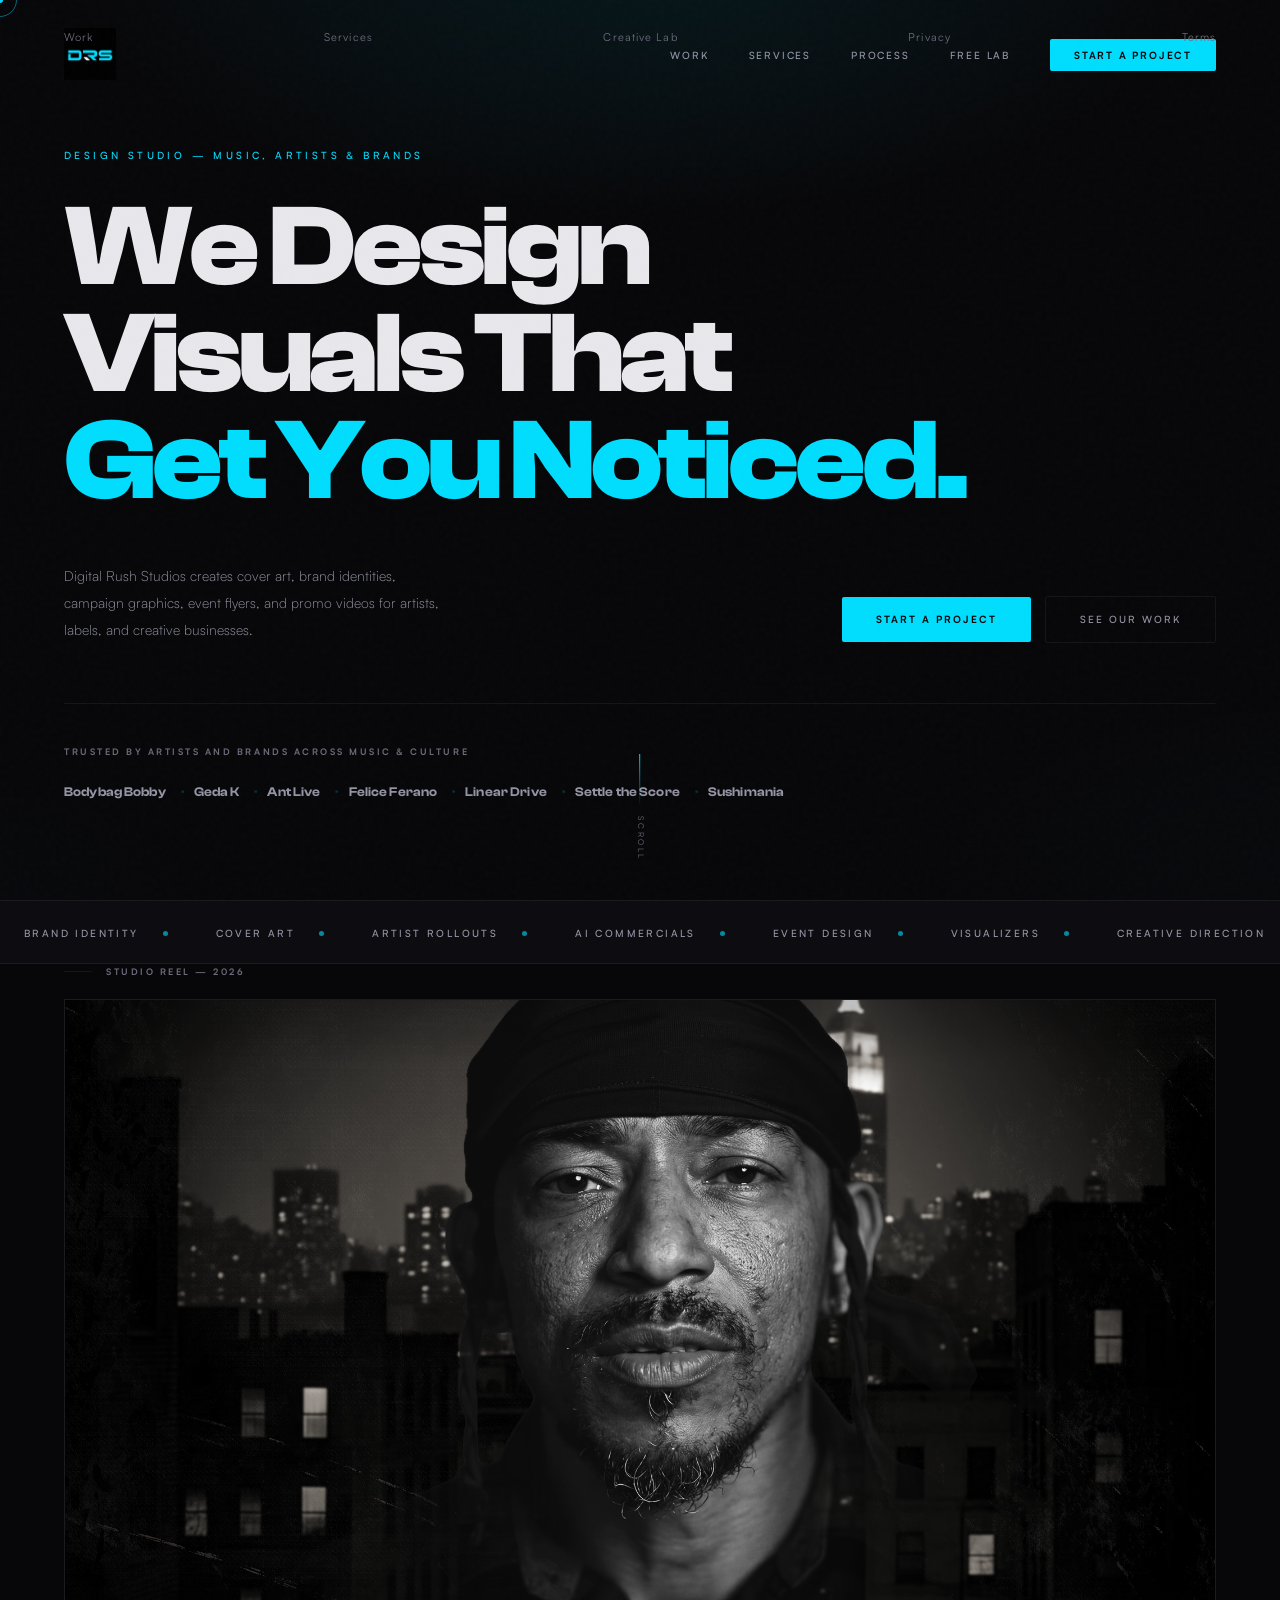
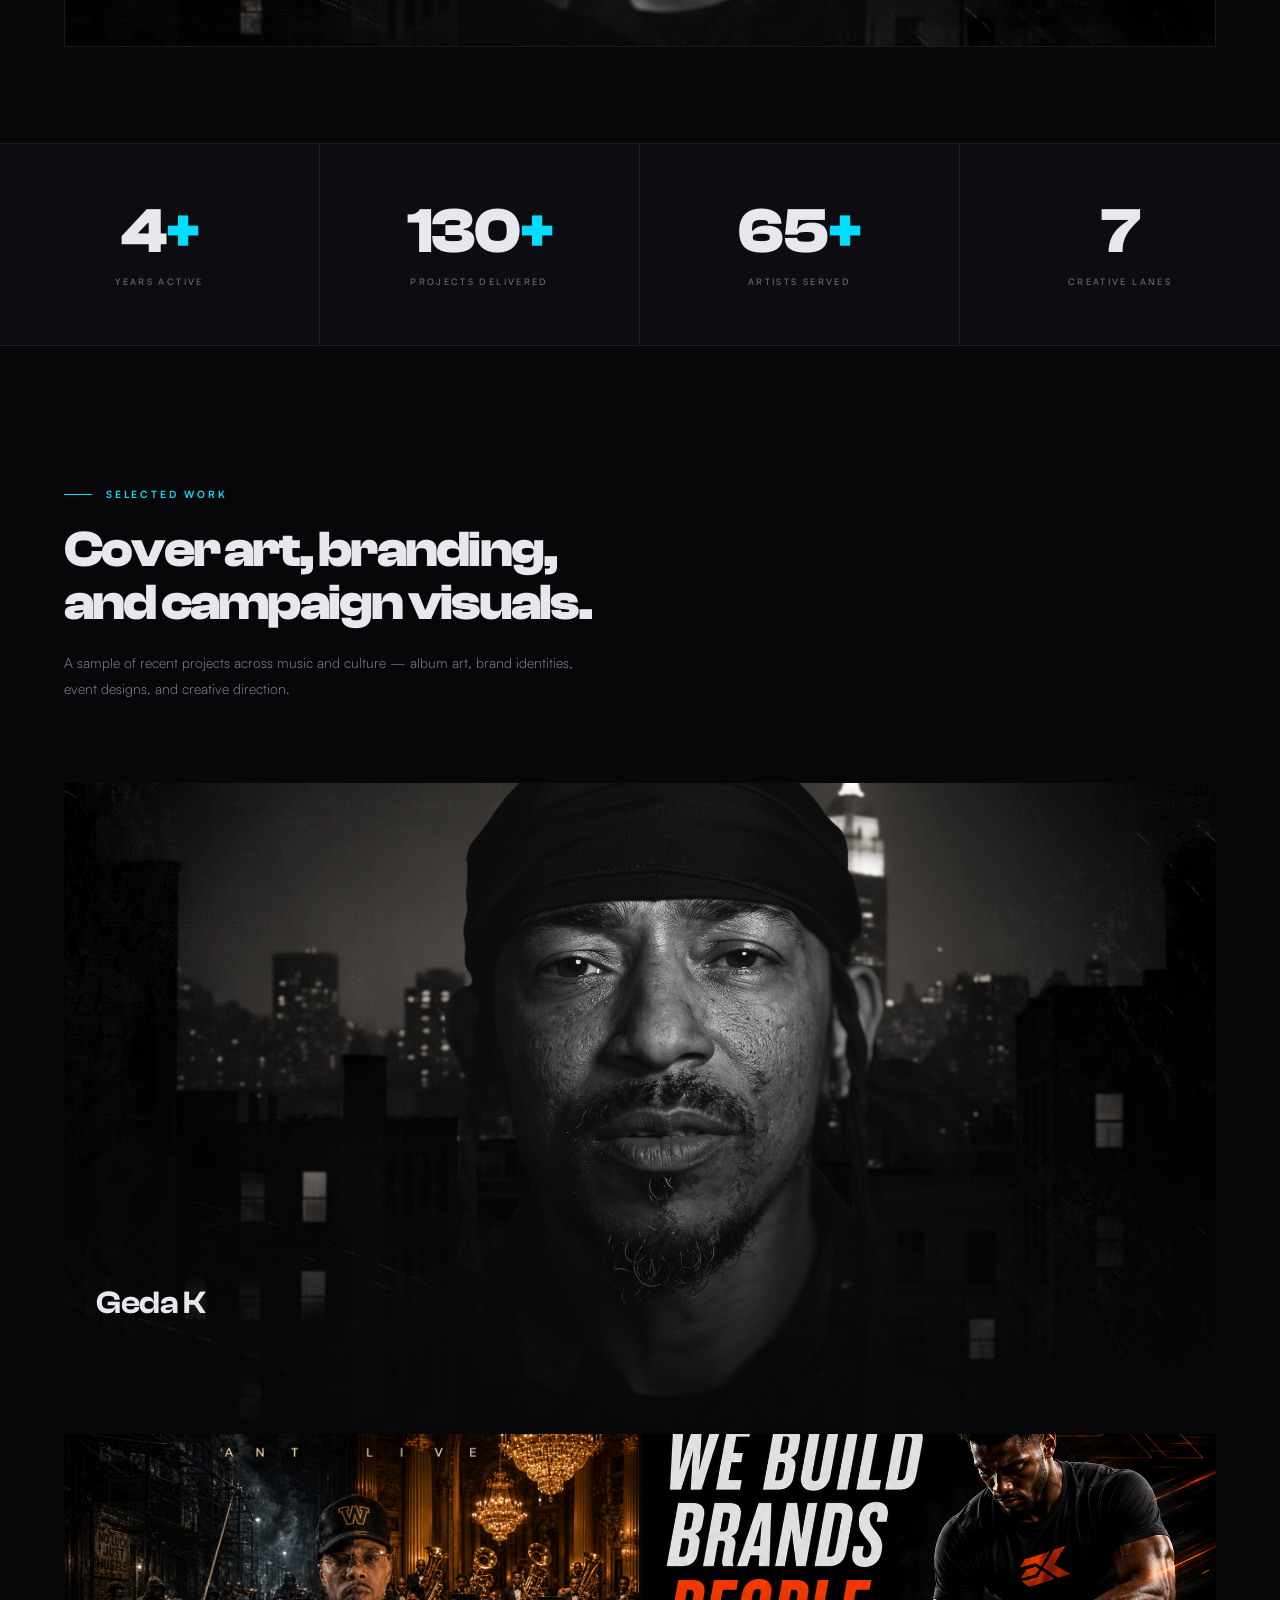
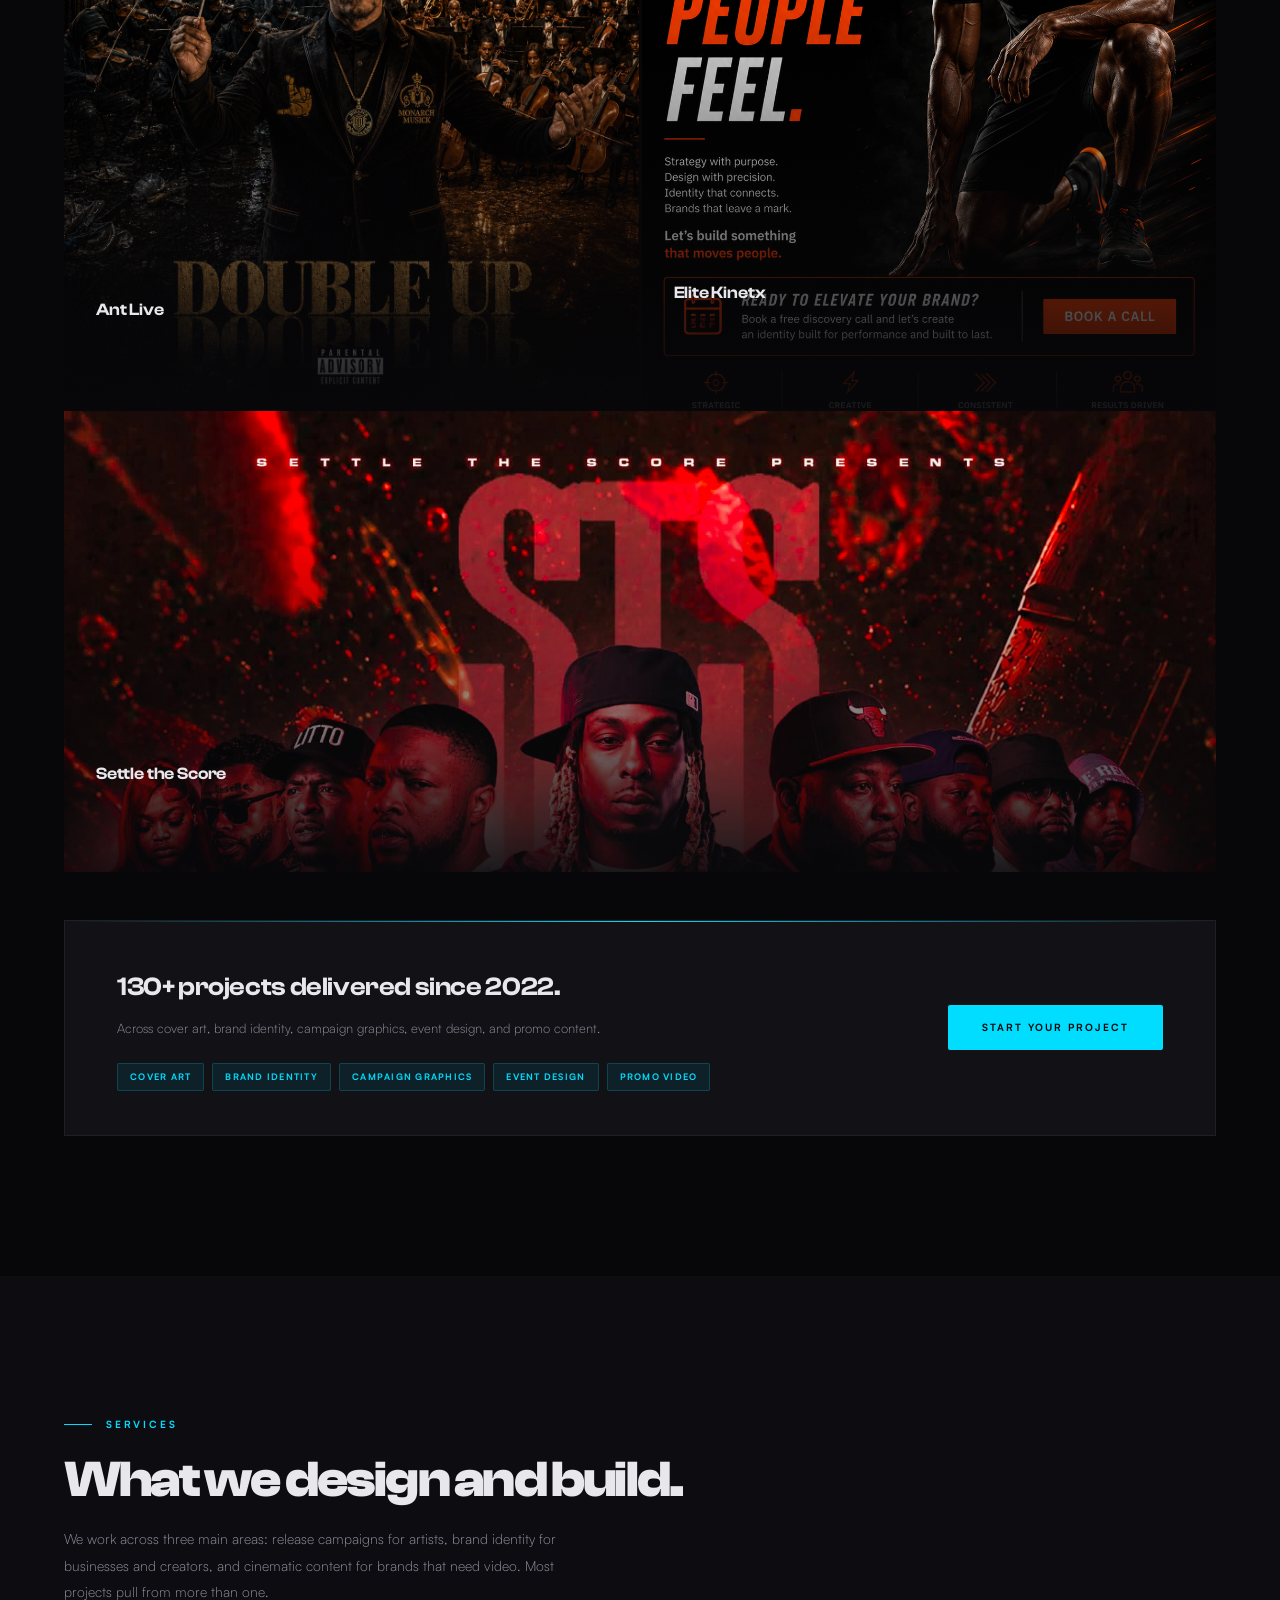
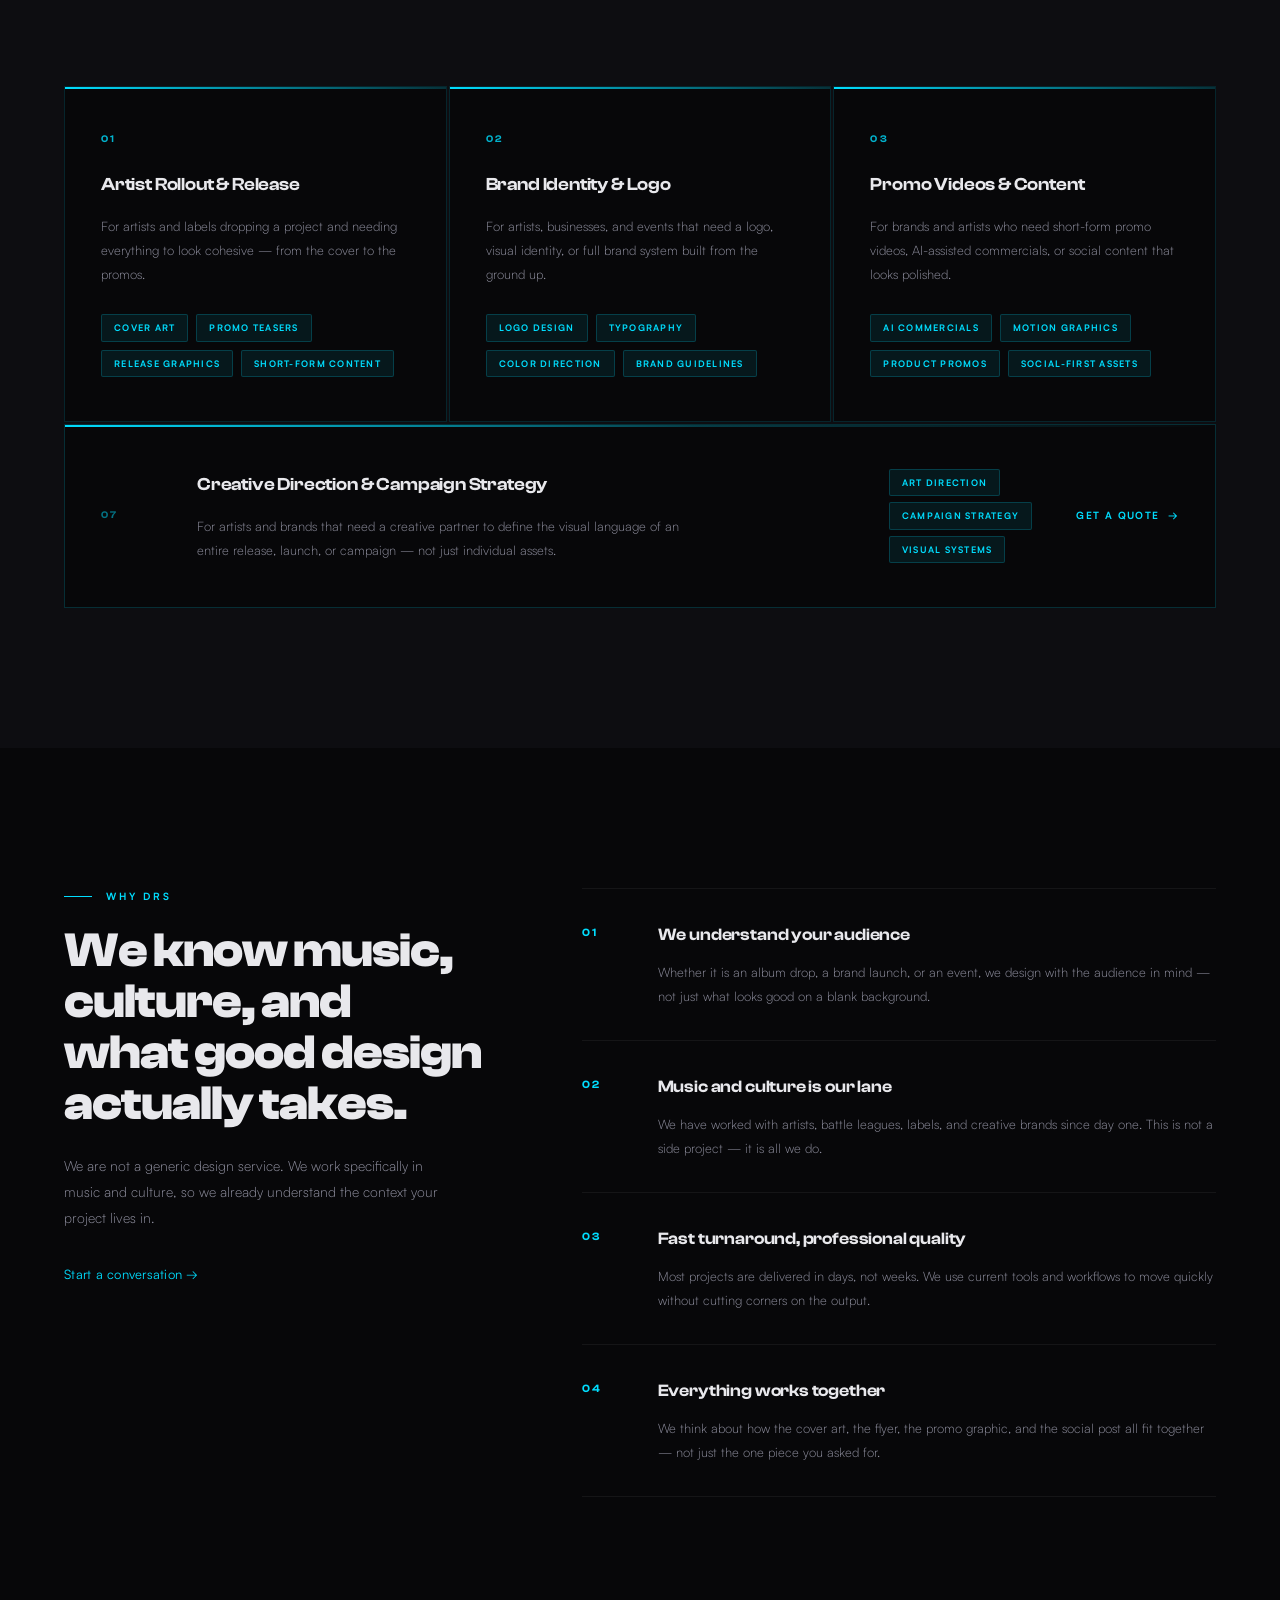
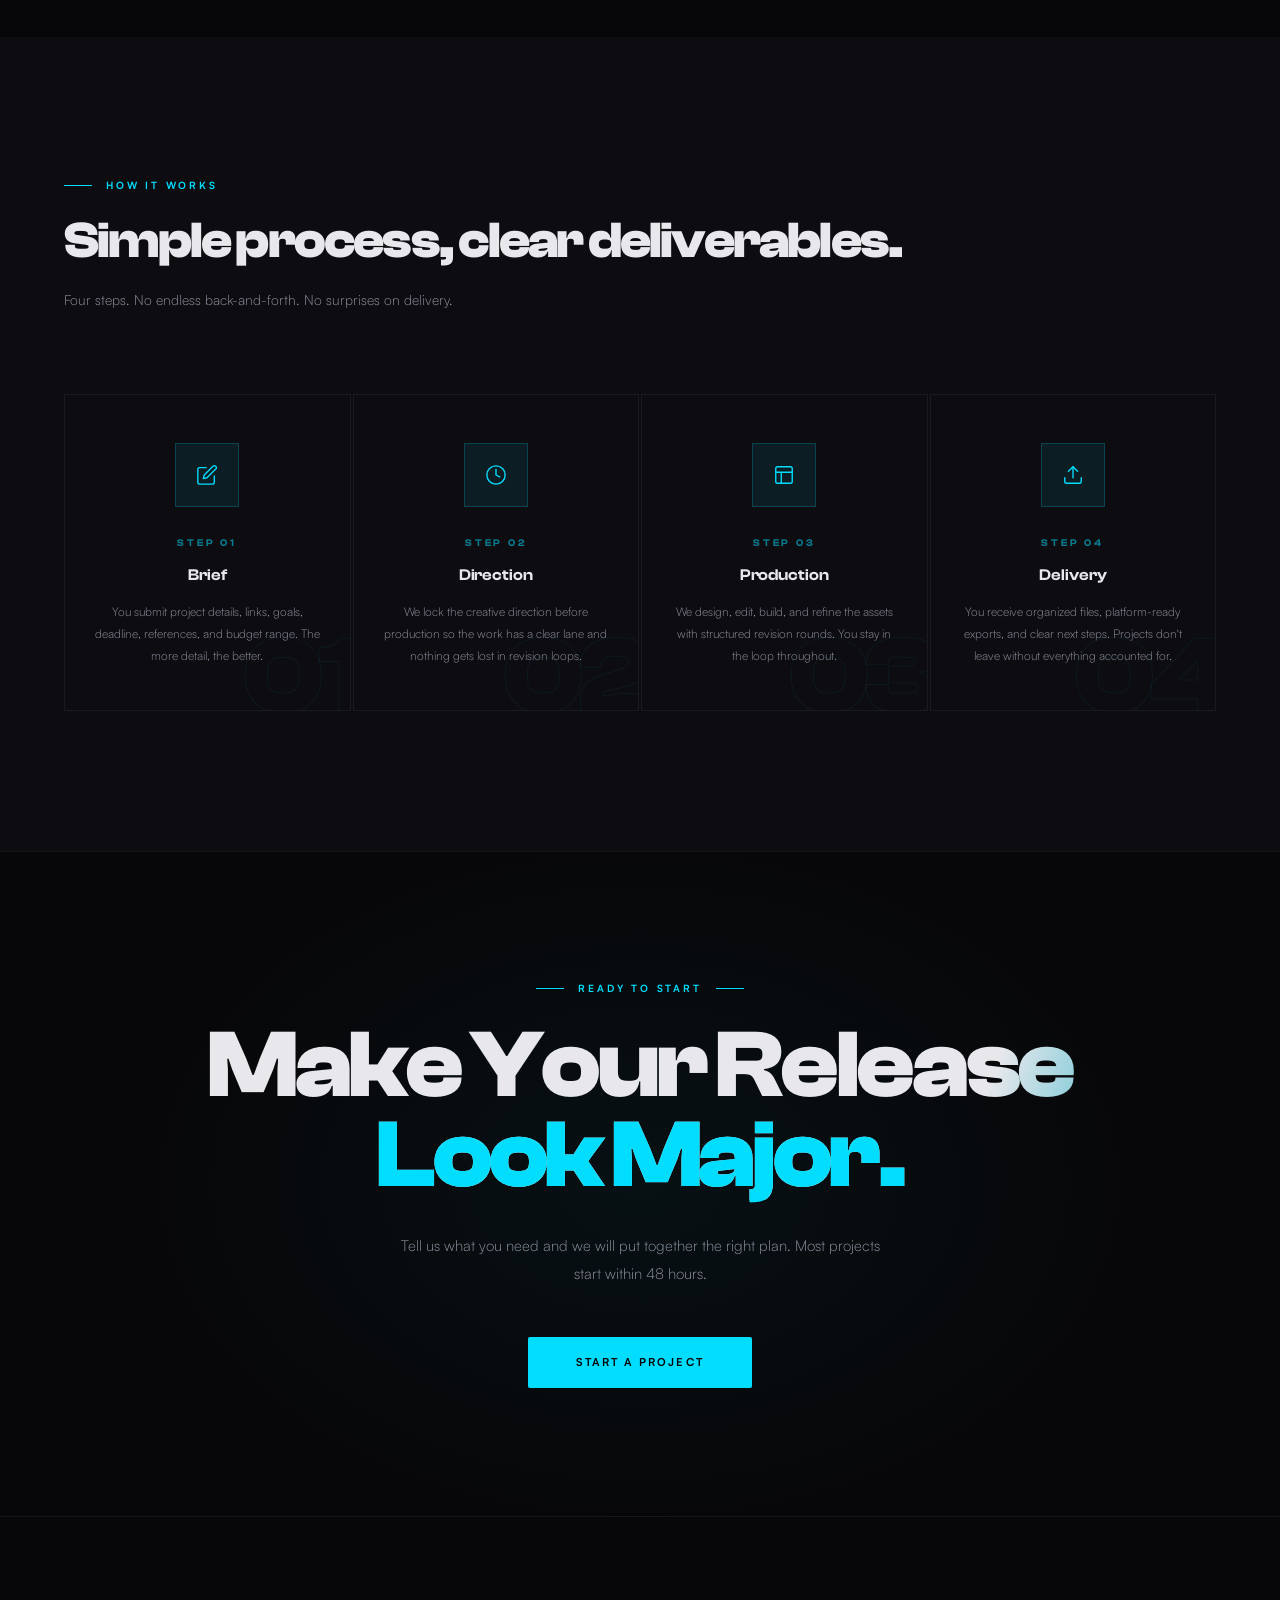
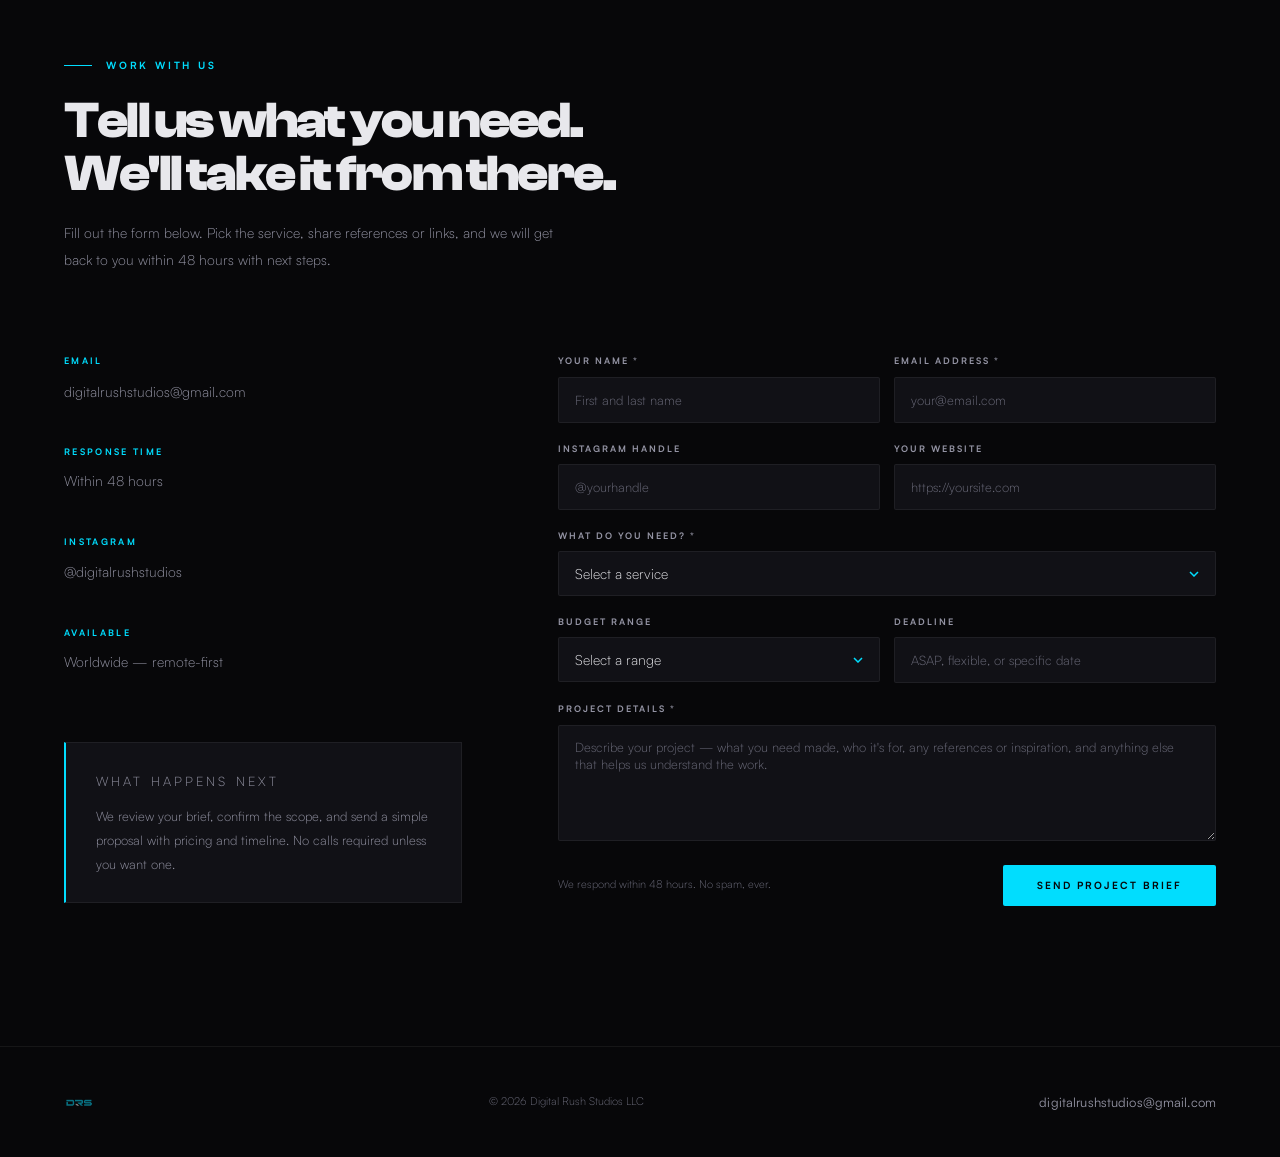
==== commit e2679b69: "Deploy full site rebuild to main — fonts, images, motion, auto-deploy ready - index.html: full rebui" ====
--- a/index.html
+++ b/index.html
@@ -23,7 +23,7 @@
   <!-- ── NAVIGATION ── -->
   <nav id="mainNav">
     <a href="#hero" class="nav-logo" aria-label="Digital Rush Studios home">
-      <img src="images/branding/drs-logo-primary.png" alt="Digital Rush Studios" class="nav-logo-img" />
+      <img src="branding/drs-logo-primary.png" alt="Digital Rush Studios" class="nav-logo-img" />
     </a>
     <button id="hamburger" class="hamburger" aria-label="Toggle menu" onclick="toggleMenu()">
       <span></span><span></span><span></span>
@@ -99,7 +99,7 @@
     <p class="reel-label">Studio Reel — 2026</p>
     <div class="reel-inner">
       <video autoplay muted loop playsinline preload="metadata"
-             poster="images/portfolio/geda-k-cover-art.png">
+             poster="portfolio/geda-k-cover-art.png">
         <source src="videos/logo-reveals/drs-logo-reveal.mp4" type="video/mp4" />
       </video>
     </div>
@@ -137,7 +137,7 @@
       <!-- Featured — full width -->
       <article class="p-item p-item--featured reveal" role="button" tabindex="0"
                aria-label="View Geda K project">
-        <img src="images/portfolio/geda-k-cover-art.png"
+        <img src="portfolio/geda-k-cover-art.png"
              alt="Geda K album artwork" loading="lazy" />
         <div class="p-overlay">
           <p class="p-cat">Cover Art Direction</p>
@@ -150,7 +150,7 @@
       <!-- Standard square items -->
       <article class="p-item reveal reveal-d1" role="button" tabindex="0"
                aria-label="View Ant Live project">
-        <img src="images/portfolio/Ant_Live_-_Double_Up_Cover_Art_4.png"
+        <img src="portfolio/Ant_Live_-_Double_Up_Cover_Art_4.png"
              alt="Ant Live — Double Up cover artwork" loading="lazy" />
         <div class="p-overlay">
           <p class="p-cat">Cover Art</p>
@@ -162,7 +162,7 @@
 
       <article class="p-item reveal reveal-d2" role="button" tabindex="0"
                aria-label="View Elite Kinetx project">
-        <img src="images/portfolio/elite-kinetx-brand-identity.png"
+        <img src="portfolio/elite-kinetx-brand-identity.png"
              alt="Elite Kinetx brand identity" loading="lazy" />
         <div class="p-overlay">
           <p class="p-cat">Brand Identity</p>
@@ -175,7 +175,7 @@
       <!-- Closing — wide panoramic -->
       <article class="p-item p-item--closing reveal" role="button" tabindex="0"
                aria-label="View Settle the Score project">
-        <img src="images/portfolio/sushimania-3-event-design.png"
+        <img src="portfolio/sushimania-3-event-design.png"
              alt="Battle rap event design" loading="lazy" />
         <div class="p-overlay">
           <p class="p-cat">Event Branding</p>
@@ -495,7 +495,7 @@
   <!-- ── FOOTER ── -->
   <footer>
     <a href="#hero" class="footer-logo-link" aria-label="Back to top">
-      <img src="images/branding/drs-logo-primary.png"
+      <img src="branding/drs-logo-primary.png"
            alt="Digital Rush Studios" class="footer-logo-img" />
     </a>
     <span class="f-copy">© 2026 Digital Rush Studios LLC</span>
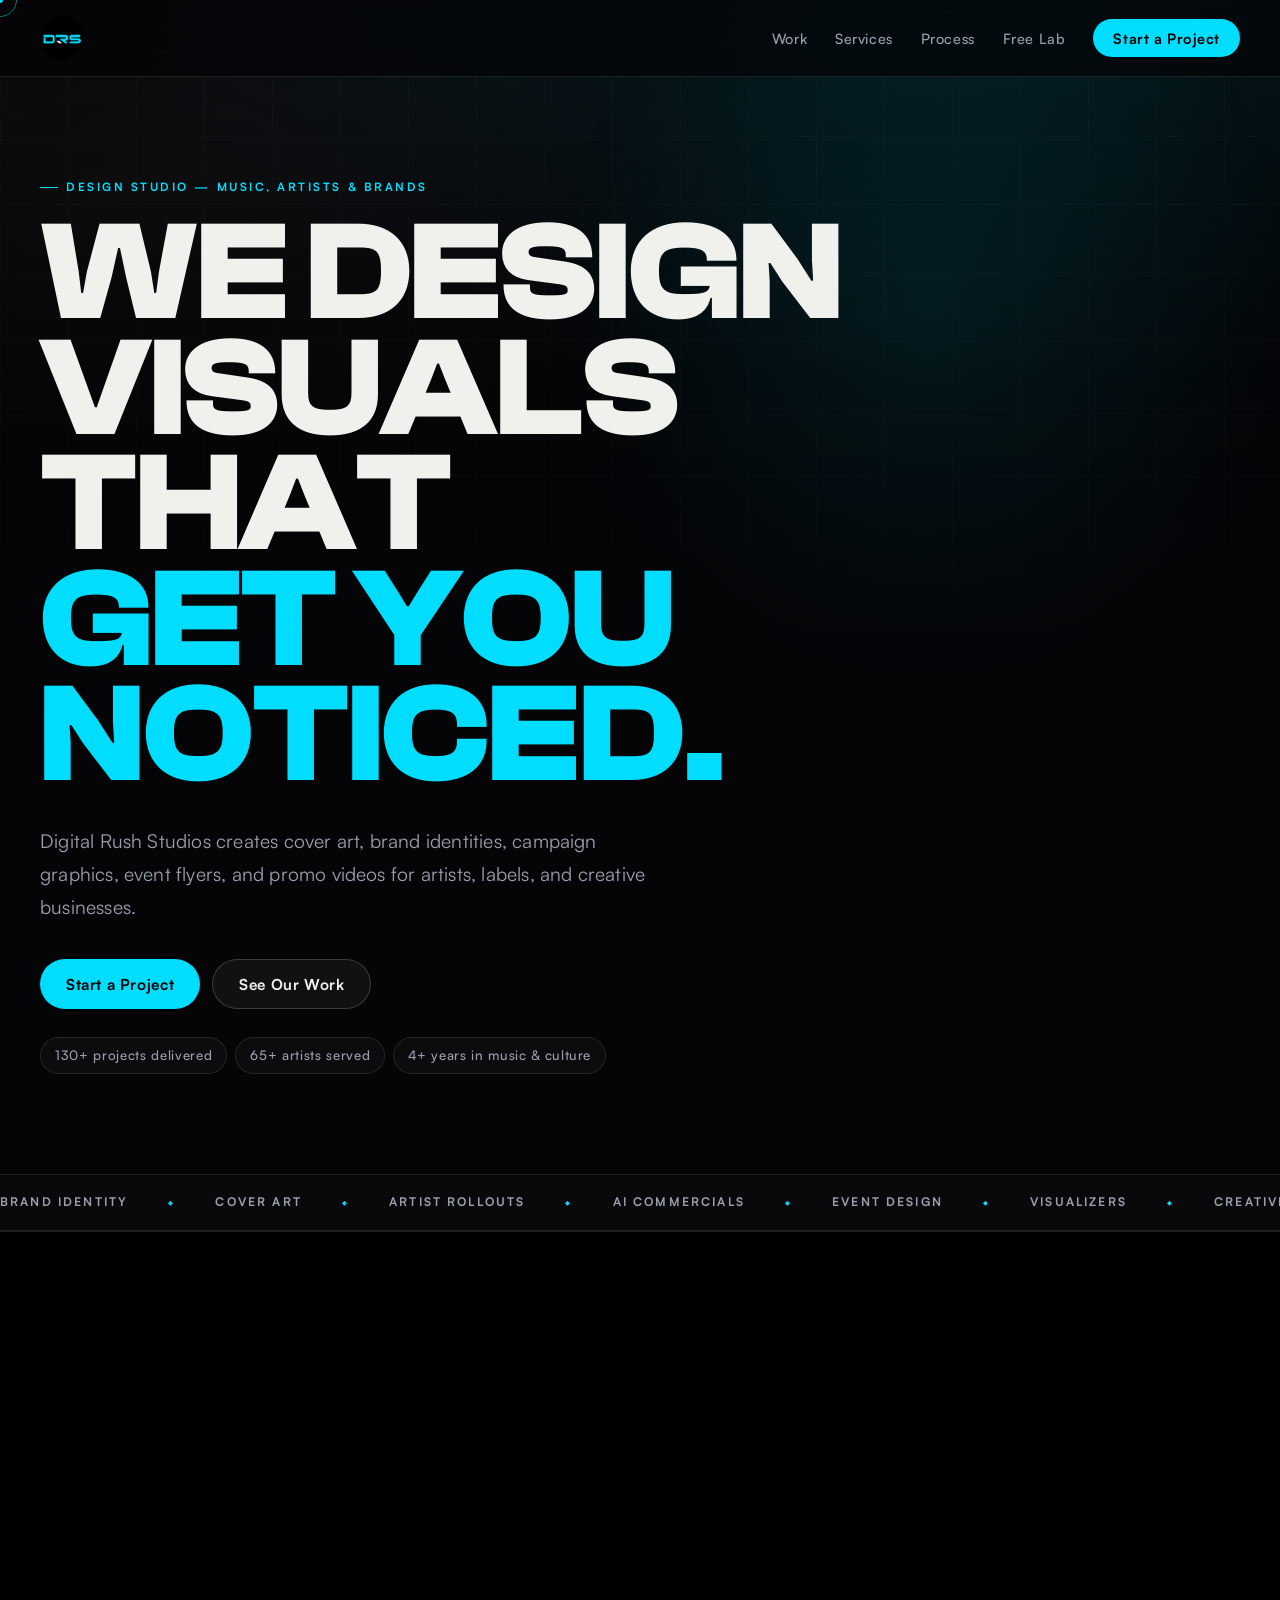
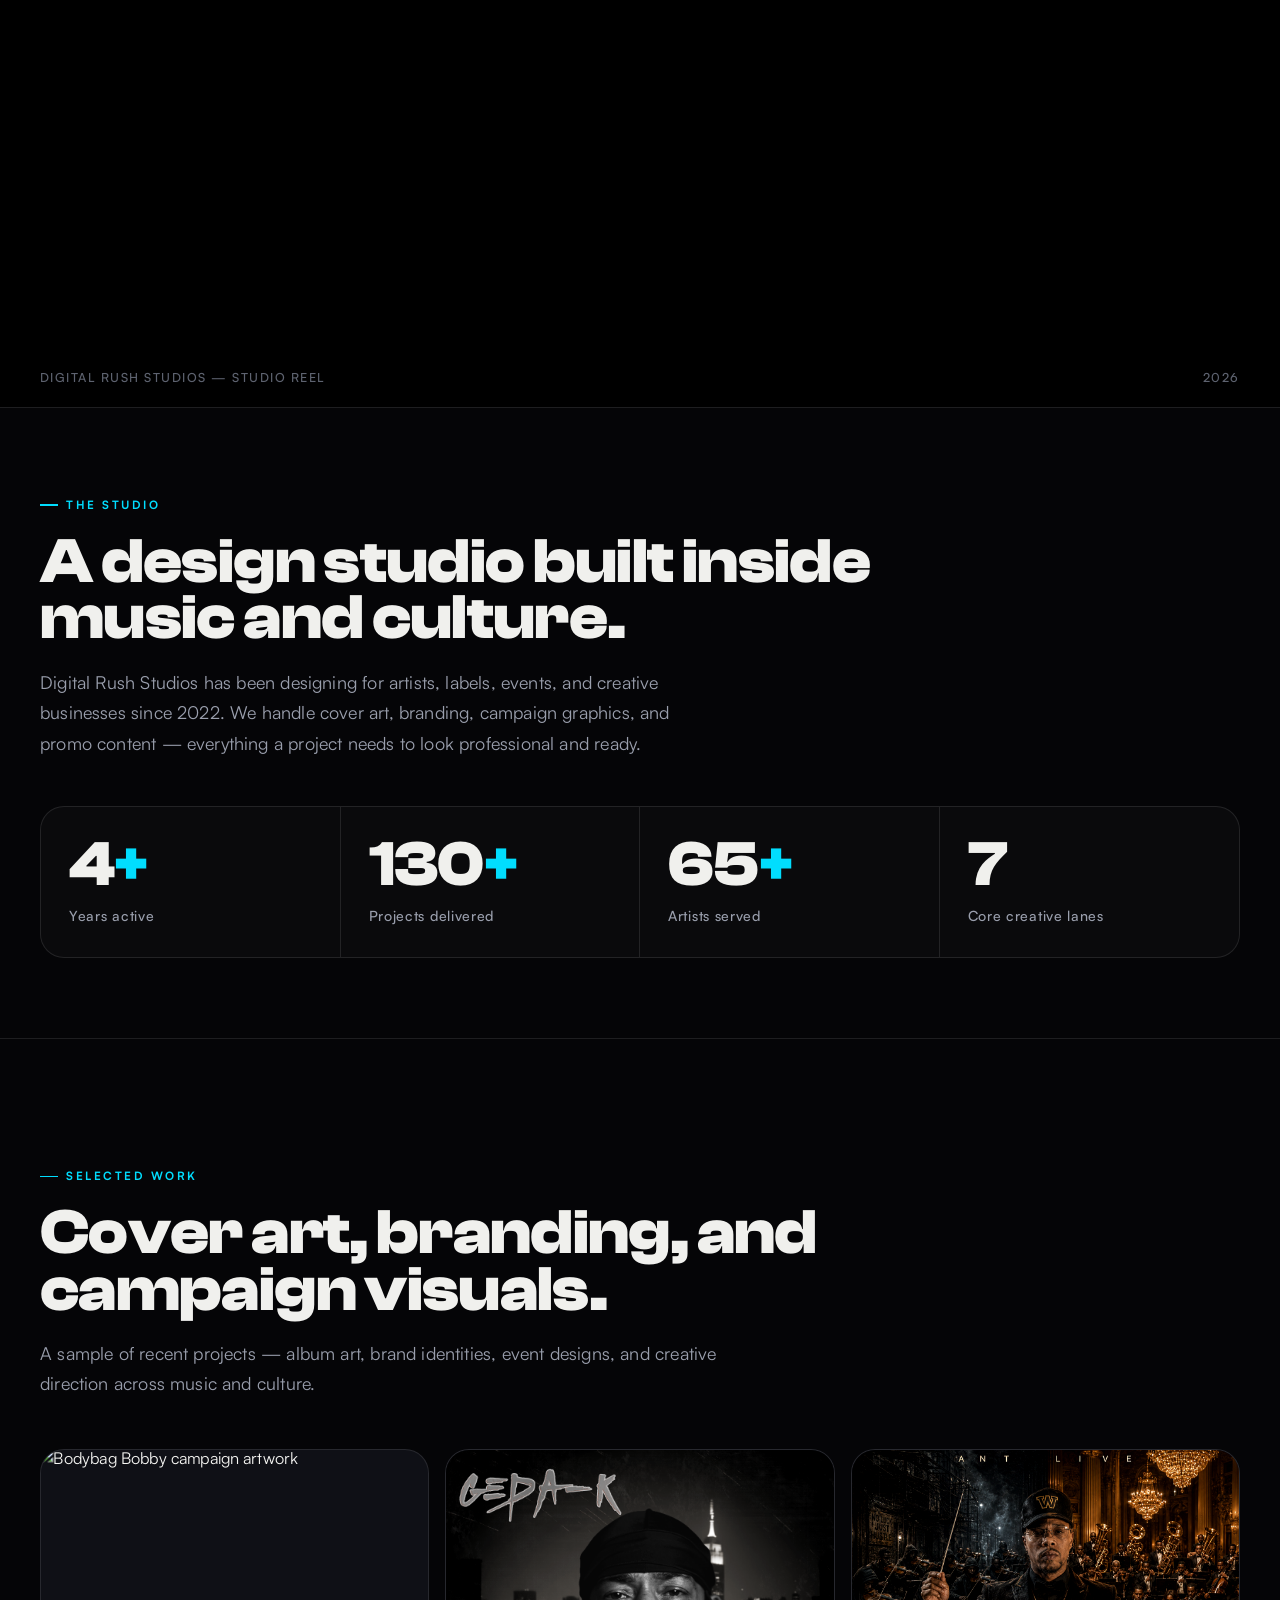
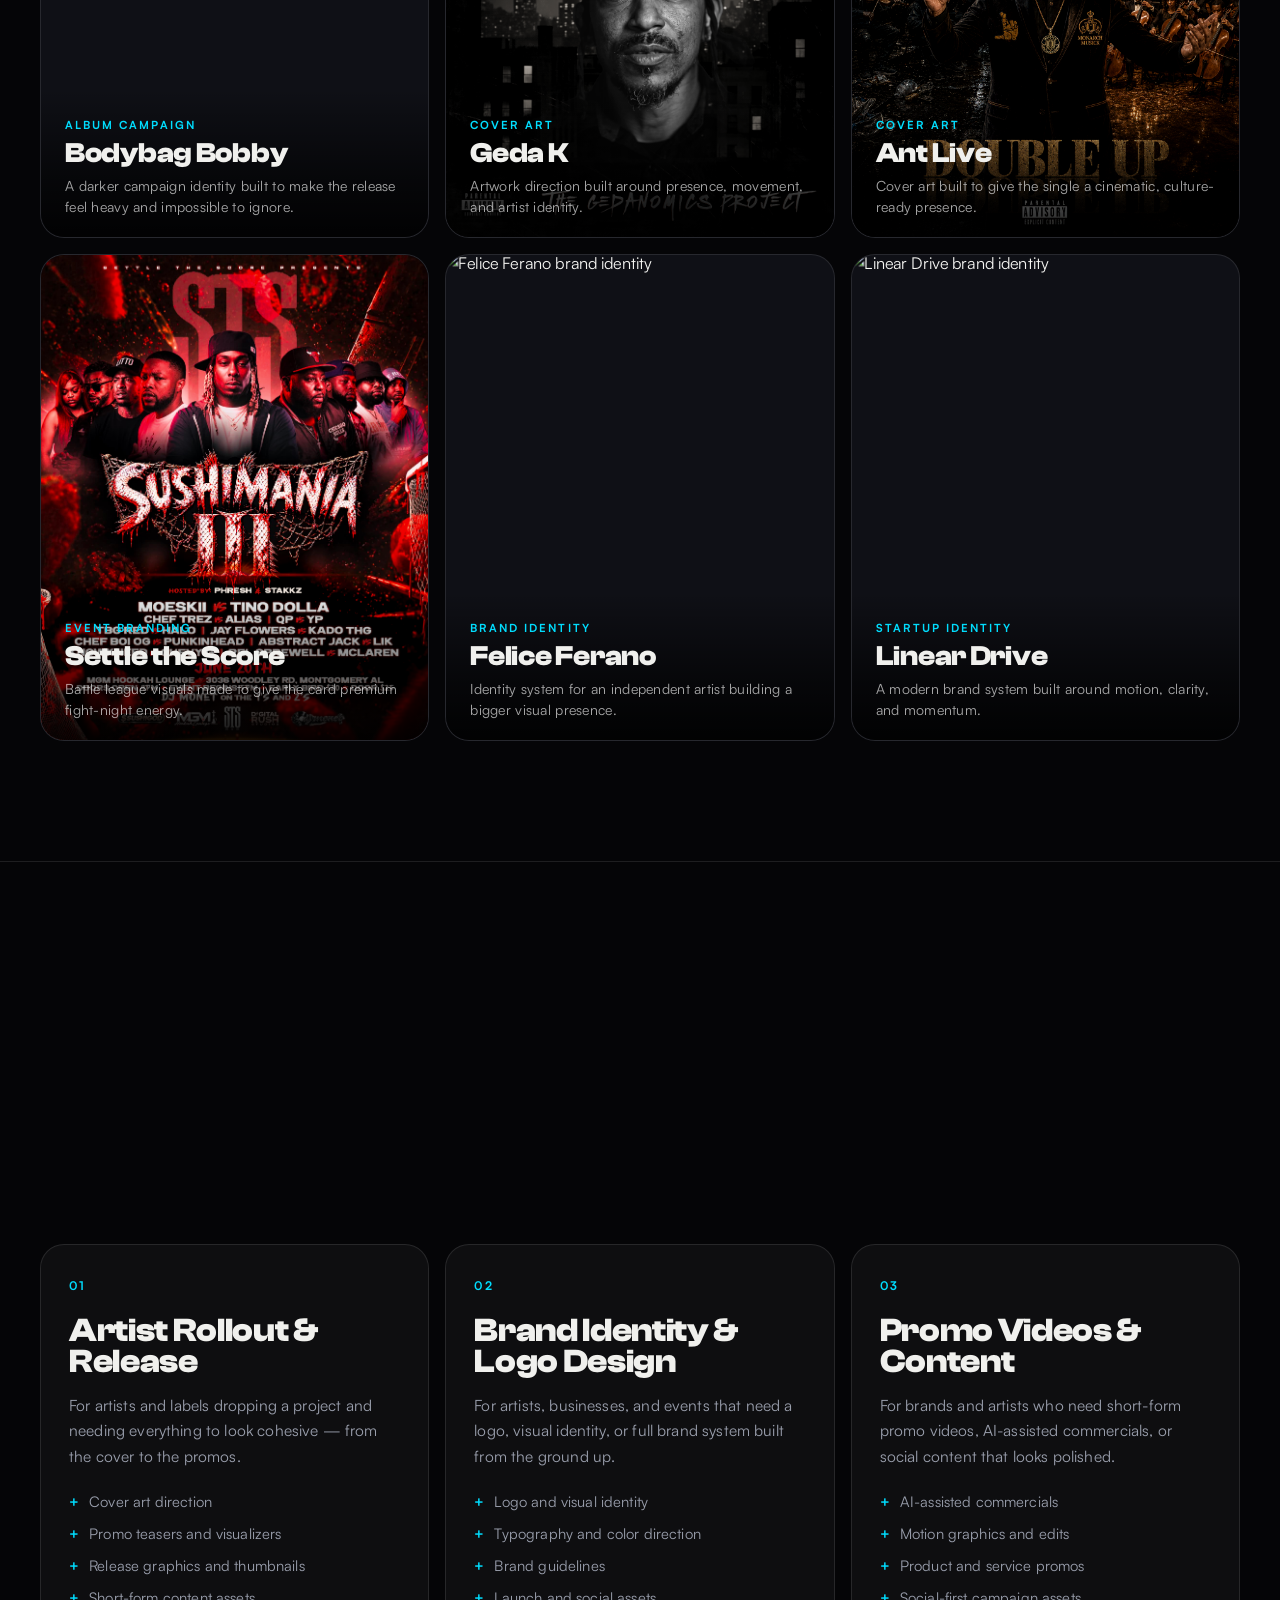
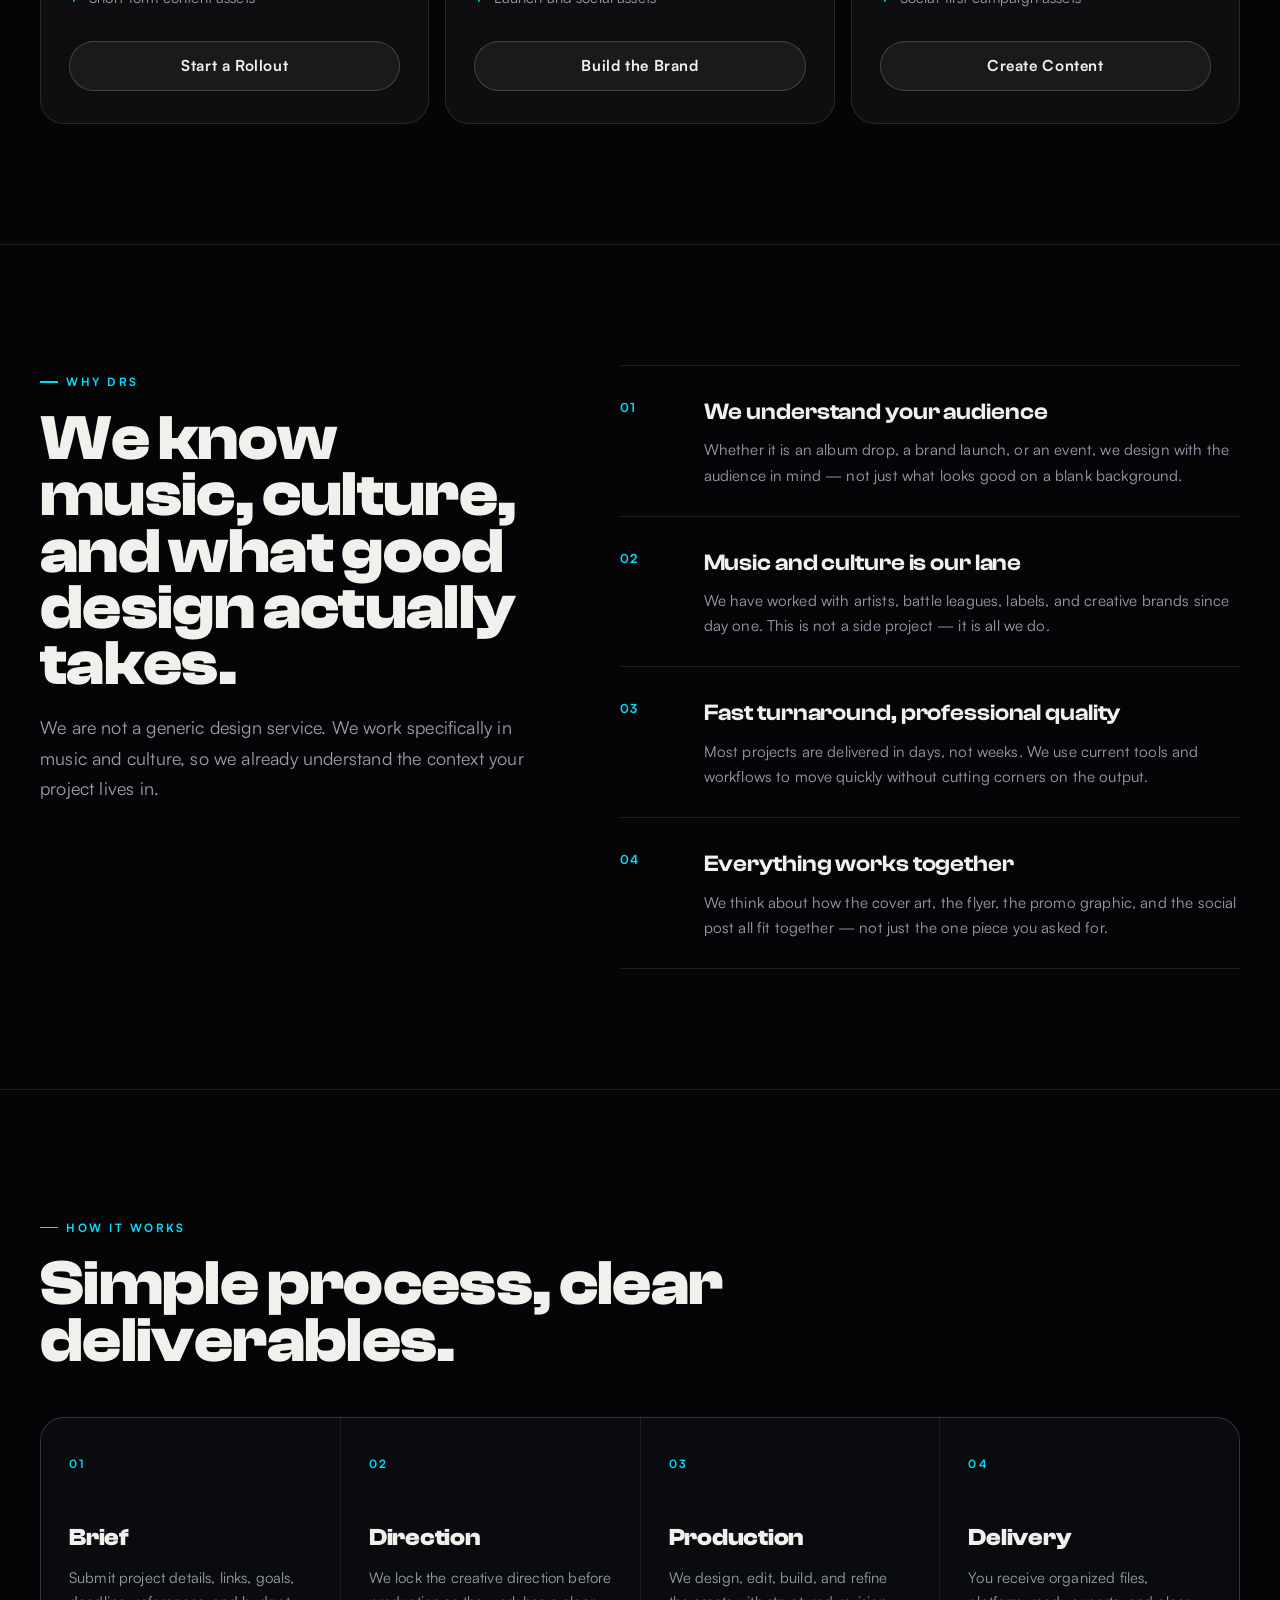
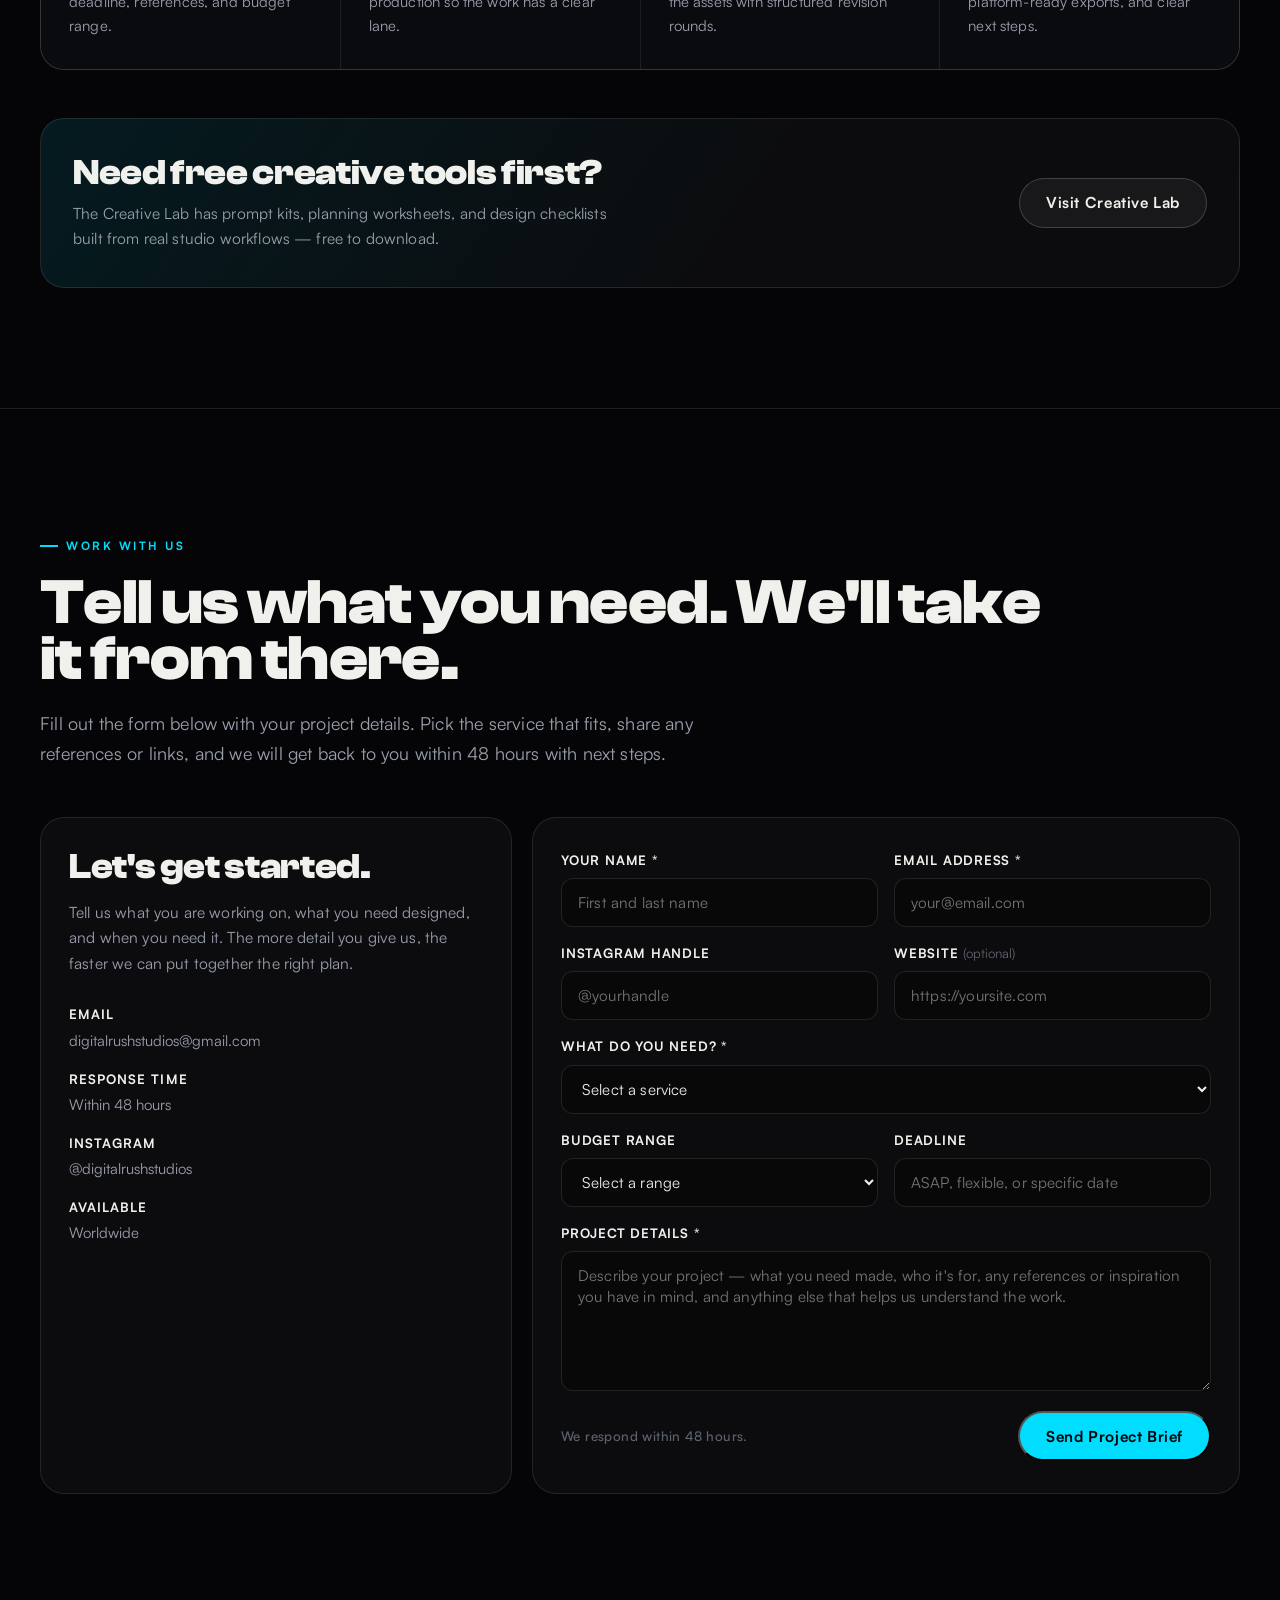
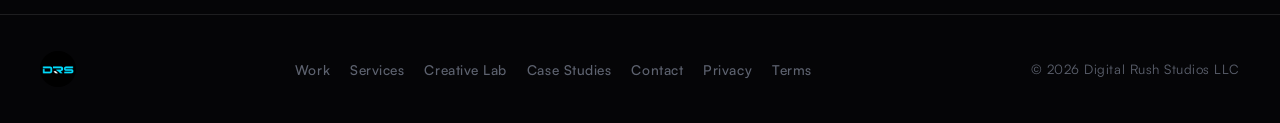
==== commit c7ea8d5f: "Rebuild index.html — clean layout, ClashDisplay/Satoshi fonts, improved typography - Self-contained " ====
--- a/index.html
+++ b/index.html
@@ -3,7 +3,7 @@
 <head>
   <meta charset="UTF-8" />
   <meta name="viewport" content="width=device-width, initial-scale=1.0" />
-  <title>Digital Rush Studios | Cinematic Creative Direction for Artists &amp; Brands</title>
+  <title>Digital Rush Studios | Cinematic Creative Direction for Artists & Brands</title>
   <meta name="description" content="Digital Rush Studios creates cinematic rollout visuals, brand identity systems, campaign assets, and AI-assisted visual production for artists, labels, and culture-driven brands." />
   <link rel="canonical" href="https://digitalrushstudios.com" />
   <meta property="og:title" content="Digital Rush Studios | Make Your Release Look Major" />
@@ -14,535 +14,1260 @@
   <meta name="twitter:card" content="summary_large_image" />
   <link rel="icon" type="image/png" href="favicon.png" />
   <link rel="manifest" href="site.webmanifest" />
-  <link rel="stylesheet" href="styles/main.css" />
-  <link rel="stylesheet" href="styles/animations.css" />
-  <link rel="stylesheet" href="styles/responsive.css" />
+
+  <style>
+    /* ── FONTS ── */
+    @font-face {
+      font-family: 'ClashDisplay';
+      src: url('WEB/fonts/ClashDisplay-Bold.woff2') format('woff2'),
+           url('WEB/fonts/ClashDisplay-Bold.woff') format('woff');
+      font-weight: 700; font-display: swap;
+    }
+    @font-face {
+      font-family: 'ClashDisplay';
+      src: url('WEB/fonts/ClashDisplay-Semibold.woff2') format('woff2'),
+           url('WEB/fonts/ClashDisplay-Semibold.woff') format('woff');
+      font-weight: 600; font-display: swap;
+    }
+    @font-face {
+      font-family: 'ClashDisplay';
+      src: url('WEB/fonts/ClashDisplay-Medium.woff2') format('woff2'),
+           url('WEB/fonts/ClashDisplay-Medium.woff') format('woff');
+      font-weight: 500; font-display: swap;
+    }
+    @font-face {
+      font-family: 'ClashDisplay';
+      src: url('WEB/fonts/ClashDisplay-Regular.woff2') format('woff2'),
+           url('WEB/fonts/ClashDisplay-Regular.woff') format('woff');
+      font-weight: 400; font-display: swap;
+    }
+    @font-face {
+      font-family: 'Satoshi';
+      src: url('WEB/fonts/Satoshi-Bold.woff2') format('woff2'),
+           url('WEB/fonts/Satoshi-Bold.woff') format('woff');
+      font-weight: 700; font-display: swap;
+    }
+    @font-face {
+      font-family: 'Satoshi';
+      src: url('WEB/fonts/Satoshi-Medium.woff2') format('woff2'),
+           url('WEB/fonts/Satoshi-Medium.woff') format('woff');
+      font-weight: 500; font-display: swap;
+    }
+    @font-face {
+      font-family: 'Satoshi';
+      src: url('WEB/fonts/Satoshi-Regular.woff2') format('woff2'),
+           url('WEB/fonts/Satoshi-Regular.woff') format('woff');
+      font-weight: 400; font-display: swap;
+    }
+    @font-face {
+      font-family: 'Satoshi';
+      src: url('WEB/fonts/Satoshi-Light.woff2') format('woff2'),
+           url('WEB/fonts/Satoshi-Light.woff') format('woff');
+      font-weight: 300; font-display: swap;
+    }
+
+    /* ── TOKENS ── */
+    :root {
+      --bg:         #050507;
+      --bg-soft:    #0a0b0f;
+      --panel:      #0f1016;
+      --panel-2:    #141720;
+      --text:       #f0f0ed;
+      --muted:      #9a9fad;
+      --dim:        #5e6370;
+      --line:       rgba(255,255,255,.10);
+      --line-soft:  rgba(255,255,255,.06);
+      --accent:     #01DDFE;
+      --accent-glow: rgba(1,221,254,.18);
+      --max:        1200px;
+      --r:          24px;
+      --ease:       cubic-bezier(.16,1,.3,1);
+    }
+
+    *, *::before, *::after { box-sizing: border-box; margin: 0; padding: 0; }
+    html { scroll-behavior: smooth; }
+
+    body {
+      background: var(--bg);
+      color: var(--text);
+      font-family: 'Satoshi', ui-sans-serif, system-ui, -apple-system, sans-serif;
+      font-weight: 400;
+      line-height: 1.55;
+      overflow-x: hidden;
+      -webkit-font-smoothing: antialiased;
+    }
+
+    /* Ambient grid + glow */
+    body::before {
+      content: "";
+      position: fixed; inset: 0;
+      pointer-events: none; z-index: -2;
+      background:
+        radial-gradient(ellipse 70% 55% at 78% -8%, rgba(1,221,254,.14), transparent),
+        radial-gradient(ellipse 50% 40% at 14% 18%, rgba(255,255,255,.05), transparent),
+        linear-gradient(rgba(255,255,255,.022) 1px, transparent 1px),
+        linear-gradient(90deg, rgba(255,255,255,.022) 1px, transparent 1px);
+      background-size: auto, auto, 68px 68px, 68px 68px;
+    }
+    body::after {
+      content: "";
+      position: fixed; inset: 0;
+      pointer-events: none; z-index: -1;
+      background: linear-gradient(180deg, rgba(5,5,7,.1) 0%, #050507 90%);
+    }
+
+    img, video { max-width: 100%; display: block; }
+    a { color: inherit; text-decoration: none; }
+
+    .wrap { width: min(var(--max), calc(100% - 44px)); margin: 0 auto; }
+    .section { padding: 120px 0; border-top: 1px solid var(--line); }
+    .section-sm { padding: 80px 0; }
+
+    .eyebrow {
+      display: inline-flex;
+      align-items: center;
+      gap: 8px;
+      color: var(--accent);
+      font-family: 'Satoshi', sans-serif;
+      font-weight: 700;
+      font-size: .72rem;
+      letter-spacing: .22em;
+      text-transform: uppercase;
+      margin-bottom: 20px;
+    }
+    .eyebrow::before {
+      content: "";
+      display: block;
+      width: 18px; height: 1.5px;
+      background: var(--accent);
+      flex-shrink: 0;
+    }
+
+    .section-heading {
+      font-family: 'ClashDisplay', sans-serif;
+      font-weight: 700;
+      font-size: clamp(2.4rem, 5vw, 5.6rem);
+      line-height: .88;
+      letter-spacing: -.01em;
+      max-width: 1000px;
+    }
+    .section-copy {
+      color: var(--muted);
+      font-size: clamp(1rem, 1.4vw, 1.18rem);
+      line-height: 1.7;
+      max-width: 680px;
+      margin-top: 20px;
+      letter-spacing: .01em;
+    }
+    .accent { color: var(--accent); }
+
+    /* ── NAV ── */
+    .nav {
+      position: fixed; top: 0; left: 0; right: 0; z-index: 100;
+      background: rgba(5,5,7,.75);
+      backdrop-filter: blur(20px) saturate(1.4);
+      -webkit-backdrop-filter: blur(20px) saturate(1.4);
+      border-bottom: 1px solid var(--line);
+    }
+    .nav-inner {
+      height: 76px;
+      display: flex; align-items: center; justify-content: space-between;
+      gap: 24px;
+    }
+    .nav-brand { display: flex; align-items: center; flex-shrink: 0; }
+    .nav-logo-img { width: 44px; height: 44px; object-fit: contain; border-radius: 50%; }
+    .nav-links {
+      display: flex; align-items: center; gap: 28px;
+      list-style: none;
+    }
+    .nav-links a {
+      color: var(--muted);
+      font-family: 'Satoshi', sans-serif;
+      font-weight: 500;
+      font-size: .9rem;
+      letter-spacing: .04em;
+      transition: color .2s;
+    }
+    .nav-links a:hover { color: var(--text); }
+    .nav-cta {
+      color: #020406 !important;
+      background: var(--accent);
+      padding: 10px 20px;
+      border-radius: 999px;
+      font-weight: 700 !important;
+      letter-spacing: .04em !important;
+      transition: opacity .2s, transform .2s var(--ease) !important;
+    }
+    .nav-cta:hover { opacity: .88; transform: translateY(-1px); }
+    .mobile-toggle {
+      display: none;
+      border: 1px solid var(--line);
+      background: rgba(255,255,255,.05);
+      color: var(--text);
+      border-radius: 999px;
+      padding: 9px 16px;
+      font-family: 'Satoshi', sans-serif;
+      font-size: .85rem;
+      font-weight: 500;
+      letter-spacing: .04em;
+      cursor: pointer;
+    }
+
+    /* ── HERO ── */
+    .hero {
+      min-height: 100vh;
+      padding: 170px 0 100px;
+      display: flex; align-items: flex-end;
+      position: relative;
+      overflow: hidden;
+    }
+    /* Glow orb behind hero */
+    .hero::before {
+      content: "";
+      position: absolute;
+      top: -10%; right: -5%;
+      width: 65vw; height: 65vw;
+      border-radius: 50%;
+      background: radial-gradient(circle, rgba(1,221,254,.09) 0%, transparent 65%);
+      pointer-events: none;
+    }
+    .hero-content { position: relative; max-width: 1000px; }
+    .hero-title {
+      font-family: 'ClashDisplay', sans-serif;
+      font-weight: 700;
+      font-size: clamp(4rem, 11vw, 10.5rem);
+      line-height: .82;
+      letter-spacing: -.01em;
+      text-transform: uppercase;
+      margin-bottom: 32px;
+    }
+    .hero-title span { display: block; }
+    .hero-sub {
+      color: var(--muted);
+      font-size: clamp(1.05rem, 1.5vw, 1.28rem);
+      font-weight: 400;
+      line-height: 1.7;
+      letter-spacing: .01em;
+      max-width: 640px;
+      margin-bottom: 36px;
+    }
+    .actions { display: flex; flex-wrap: wrap; gap: 12px; align-items: center; }
+    .btn {
+      display: inline-flex; align-items: center; justify-content: center; gap: 8px;
+      min-height: 50px;
+      padding: 0 26px;
+      border-radius: 999px;
+      font-family: 'Satoshi', sans-serif;
+      font-weight: 700;
+      font-size: .95rem;
+      letter-spacing: .04em;
+      transition: transform .28s var(--ease), opacity .2s;
+    }
+    .btn:hover { transform: translateY(-2px); }
+    .btn-primary { background: var(--accent); color: #020406; }
+    .btn-primary:hover { opacity: .9; }
+    .btn-secondary {
+      border: 1px solid rgba(255,255,255,.18);
+      color: var(--text);
+      background: rgba(255,255,255,.05);
+    }
+    .btn-secondary:hover { background: rgba(255,255,255,.10); }
+
+    .micro-proof {
+      display: flex; flex-wrap: wrap; gap: 8px;
+      margin-top: 28px;
+    }
+    .micro-proof span {
+      color: var(--muted);
+      font-size: .83rem;
+      font-weight: 500;
+      letter-spacing: .05em;
+      border: 1px solid var(--line);
+      padding: 7px 14px;
+      border-radius: 999px;
+      background: rgba(255,255,255,.03);
+    }
+
+    /* ── TICKER ── */
+    .ticker {
+      overflow: hidden;
+      border-top: 1px solid var(--line);
+      border-bottom: 1px solid var(--line);
+      background: rgba(255,255,255,.02);
+      padding: 0;
+    }
+    .ticker-track {
+      display: flex; gap: 40px;
+      width: max-content;
+      animation: tickerScroll 38s linear infinite;
+      padding: 18px 0;
+      color: var(--muted);
+      font-family: 'Satoshi', sans-serif;
+      font-weight: 700;
+      font-size: .75rem;
+      letter-spacing: .18em;
+      text-transform: uppercase;
+    }
+    .ticker-track span::after { content: "◆"; color: var(--accent); margin-left: 40px; font-size: .5em; vertical-align: middle; }
+    @keyframes tickerScroll { to { transform: translateX(-50%); } }
+
+    /* ── REEL ── */
+    .reel-section { background: #000; border-top: 1px solid var(--line); }
+    .reel-video { width: 100%; aspect-ratio: 16/9; object-fit: cover; display: block; opacity: .9; }
+    .reel-bar {
+      padding: 16px 0 20px;
+      display: flex; align-items: center; justify-content: space-between; gap: 16px;
+    }
+    .reel-bar span {
+      color: var(--dim);
+      font-family: 'Satoshi', sans-serif;
+      font-size: .78rem;
+      font-weight: 500;
+      letter-spacing: .12em;
+      text-transform: uppercase;
+    }
+
+    /* ── PROOF / STATS ── */
+    .proof-grid {
+      display: grid;
+      grid-template-columns: repeat(4, 1fr);
+      border: 1px solid var(--line);
+      border-radius: var(--r);
+      overflow: hidden;
+      margin-top: 48px;
+      background: rgba(255,255,255,.025);
+    }
+    .proof-item {
+      padding: 30px 28px;
+      border-right: 1px solid var(--line);
+      transition: background .3s;
+    }
+    .proof-item:last-child { border-right: 0; }
+    .proof-item:hover { background: rgba(1,221,254,.04); }
+    .proof-num {
+      font-family: 'ClashDisplay', sans-serif;
+      font-weight: 700;
+      font-size: clamp(2.6rem, 5vw, 5.4rem);
+      line-height: .88;
+      letter-spacing: -.01em;
+      color: var(--text);
+    }
+    .proof-num .proof-accent { color: var(--accent); }
+    .proof-label {
+      color: var(--muted);
+      font-size: .88rem;
+      font-weight: 500;
+      letter-spacing: .05em;
+      margin-top: 12px;
+    }
+
+    /* ── WORK GRID ── */
+    .work-grid {
+      display: grid;
+      grid-template-columns: repeat(3, 1fr);
+      gap: 16px;
+      margin-top: 50px;
+    }
+    .work-card {
+      position: relative;
+      border-radius: var(--r);
+      overflow: hidden;
+      border: 1px solid var(--line);
+      background: var(--panel);
+      cursor: pointer;
+    }
+    .work-card.sq { aspect-ratio: 1/1; }
+    .work-card.tall { aspect-ratio: 4/5; }
+    .work-card img {
+      width: 100%; height: 100%;
+      object-fit: cover;
+      transform: scale(1.02);
+      transition: transform .75s var(--ease), filter .75s var(--ease);
+      filter: saturate(.9) contrast(1.05);
+    }
+    .work-card:hover img {
+      transform: scale(1.08);
+      filter: saturate(1.1) contrast(1.1);
+    }
+    .work-overlay {
+      position: absolute; inset: auto 0 0;
+      padding: 28px 24px 24px;
+      background: linear-gradient(to top, rgba(0,0,0,.92) 0%, rgba(0,0,0,.6) 40%, transparent 100%);
+      transform: translateY(4px);
+      transition: transform .4s var(--ease);
+    }
+    .work-card:hover .work-overlay { transform: translateY(0); }
+    .work-type {
+      display: block;
+      color: var(--accent);
+      font-family: 'Satoshi', sans-serif;
+      font-weight: 700;
+      font-size: .7rem;
+      letter-spacing: .18em;
+      text-transform: uppercase;
+      margin-bottom: 6px;
+    }
+    .work-title {
+      font-family: 'ClashDisplay', sans-serif;
+      font-weight: 700;
+      font-size: clamp(1.4rem, 2.2vw, 2.2rem);
+      letter-spacing: -.01em;
+      line-height: .95;
+    }
+    .work-note {
+      color: rgba(255,255,255,.65);
+      font-size: .88rem;
+      font-weight: 400;
+      letter-spacing: .02em;
+      line-height: 1.5;
+      margin-top: 8px;
+    }
+    /* Shimmer border on hover */
+    .work-card::after {
+      content: "";
+      position: absolute; inset: 0;
+      border-radius: var(--r);
+      border: 1px solid transparent;
+      background: linear-gradient(var(--panel), var(--panel)) padding-box,
+                  linear-gradient(135deg, var(--accent), transparent 50%) border-box;
+      opacity: 0;
+      transition: opacity .35s;
+      pointer-events: none;
+    }
+    .work-card:hover::after { opacity: 1; }
+
+    /* ── SERVICES ── */
+    .offers-grid {
+      display: grid;
+      grid-template-columns: repeat(3, 1fr);
+      gap: 16px;
+      margin-top: 48px;
+    }
+    .offer-card {
+      padding: 32px 28px;
+      border: 1px solid var(--line);
+      border-radius: var(--r);
+      background: rgba(255,255,255,.04);
+      display: flex; flex-direction: column; justify-content: space-between;
+      min-height: 480px;
+      transition: border-color .35s, background .35s;
+    }
+    .offer-card:hover {
+      border-color: rgba(1,221,254,.28);
+      background: rgba(1,221,254,.04);
+    }
+    .offer-num {
+      color: var(--accent);
+      font-family: 'Satoshi', sans-serif;
+      font-weight: 700;
+      font-size: .75rem;
+      letter-spacing: .2em;
+    }
+    .offer-title {
+      font-family: 'ClashDisplay', sans-serif;
+      font-weight: 700;
+      font-size: clamp(1.7rem, 2.6vw, 2.8rem);
+      line-height: .92;
+      letter-spacing: -.01em;
+      margin: 20px 0 16px;
+    }
+    .offer-copy {
+      color: var(--muted);
+      font-size: .97rem;
+      font-weight: 400;
+      line-height: 1.65;
+      letter-spacing: .01em;
+    }
+    .offer-list {
+      list-style: none;
+      margin-top: 22px;
+      display: grid; gap: 9px;
+    }
+    .offer-list li {
+      display: flex; gap: 10px;
+      color: var(--muted);
+      font-size: .92rem;
+      font-weight: 400;
+      letter-spacing: .01em;
+      align-items: flex-start;
+    }
+    .offer-list li::before { content: "+"; color: var(--accent); font-weight: 700; flex-shrink: 0; }
+
+    /* ── WHY ── */
+    .why-layout {
+      display: grid;
+      grid-template-columns: .9fr 1.1fr;
+      gap: 72px;
+      align-items: start;
+    }
+    .why-sticky { position: sticky; top: 110px; }
+    .why-list { display: grid; gap: 0; }
+    .why-item {
+      display: grid;
+      grid-template-columns: 64px 1fr;
+      gap: 20px;
+      padding: 28px 0;
+      border-bottom: 1px solid var(--line);
+      transition: background .25s;
+    }
+    .why-item:first-child { border-top: 1px solid var(--line); }
+    .why-num {
+      color: var(--accent);
+      font-family: 'Satoshi', sans-serif;
+      font-weight: 700;
+      font-size: .78rem;
+      letter-spacing: .12em;
+      padding-top: 4px;
+    }
+    .why-title {
+      font-family: 'ClashDisplay', sans-serif;
+      font-weight: 600;
+      font-size: clamp(1.2rem, 1.8vw, 1.55rem);
+      letter-spacing: -.005em;
+      margin-bottom: 8px;
+    }
+    .why-copy {
+      color: var(--muted);
+      font-size: .95rem;
+      font-weight: 400;
+      line-height: 1.65;
+      letter-spacing: .01em;
+    }
+
+    /* ── PROCESS ── */
+    .process-strip {
+      display: grid;
+      grid-template-columns: repeat(4, 1fr);
+      gap: 1px;
+      background: var(--line);
+      border: 1px solid var(--line);
+      border-radius: var(--r);
+      overflow: hidden;
+      margin-top: 48px;
+    }
+    .process-step {
+      background: var(--bg-soft);
+      padding: 32px 28px;
+      min-height: 240px;
+      transition: background .3s;
+      position: relative;
+    }
+    .process-step:hover { background: rgba(1,221,254,.04); }
+    .process-step-num {
+      color: var(--accent);
+      font-family: 'Satoshi', sans-serif;
+      font-weight: 700;
+      font-size: .72rem;
+      letter-spacing: .2em;
+    }
+    .process-step h3 {
+      font-family: 'ClashDisplay', sans-serif;
+      font-weight: 700;
+      font-size: 1.5rem;
+      letter-spacing: -.01em;
+      margin: 44px 0 10px;
+    }
+    .process-step p {
+      color: var(--muted);
+      font-size: .93rem;
+      font-weight: 400;
+      line-height: 1.6;
+      letter-spacing: .01em;
+    }
+
+    /* ── LAB CALLOUT ── */
+    .lab-callout {
+      margin-top: 48px;
+      border: 1px solid var(--line);
+      border-radius: var(--r);
+      padding: 36px 32px;
+      background: linear-gradient(125deg, rgba(1,221,254,.1) 0%, rgba(255,255,255,.03) 60%);
+      display: flex; align-items: center; justify-content: space-between; gap: 28px;
+      transition: border-color .35s;
+    }
+    .lab-callout:hover { border-color: rgba(1,221,254,.3); }
+    .lab-callout h3 {
+      font-family: 'ClashDisplay', sans-serif;
+      font-weight: 700;
+      font-size: clamp(1.6rem, 2.8vw, 2.8rem);
+      letter-spacing: -.01em;
+      line-height: 1;
+    }
+    .lab-callout p {
+      color: var(--muted);
+      margin-top: 10px;
+      max-width: 560px;
+      font-size: .97rem;
+      line-height: 1.6;
+      letter-spacing: .01em;
+    }
+
+    /* ── CONTACT ── */
+    .contact-panel {
+      display: grid;
+      grid-template-columns: .8fr 1.2fr;
+      gap: 20px;
+      margin-top: 48px;
+    }
+    .contact-aside {
+      border: 1px solid var(--line);
+      border-radius: var(--r);
+      background: rgba(255,255,255,.03);
+      padding: 32px 28px;
+    }
+    .contact-aside h3 {
+      font-family: 'ClashDisplay', sans-serif;
+      font-weight: 700;
+      font-size: clamp(1.8rem, 2.8vw, 2.6rem);
+      letter-spacing: -.01em;
+      line-height: .95;
+      margin-bottom: 16px;
+    }
+    .contact-aside p {
+      color: var(--muted);
+      font-size: .97rem;
+      line-height: 1.65;
+      letter-spacing: .01em;
+      margin-bottom: 28px;
+    }
+    .contact-list { display: grid; gap: 16px; }
+    .contact-list strong {
+      color: var(--text);
+      font-weight: 700;
+      font-size: .82rem;
+      letter-spacing: .08em;
+      text-transform: uppercase;
+      display: block;
+      margin-bottom: 3px;
+    }
+    .contact-list a { color: var(--muted); font-size: .93rem; }
+    .contact-list a:hover { color: var(--accent); }
+    .contact-list span { color: var(--muted); font-size: .93rem; }
+
+    .form {
+      border: 1px solid var(--line);
+      border-radius: var(--r);
+      background: rgba(255,255,255,.03);
+      padding: 32px 28px;
+    }
+    .form-grid { display: grid; grid-template-columns: repeat(2, 1fr); gap: 16px; }
+    .field { display: grid; gap: 8px; }
+    .field.full { grid-column: 1 / -1; }
+    label {
+      color: var(--text);
+      font-family: 'Satoshi', sans-serif;
+      font-size: .82rem;
+      font-weight: 700;
+      letter-spacing: .06em;
+      text-transform: uppercase;
+    }
+    input, select, textarea {
+      width: 100%;
+      color: var(--text);
+      background: rgba(0,0,0,.3);
+      border: 1px solid var(--line);
+      border-radius: 12px;
+      padding: 13px 16px;
+      font-family: 'Satoshi', sans-serif;
+      font-size: .95rem;
+      font-weight: 400;
+      letter-spacing: .01em;
+      outline: none;
+      transition: border-color .2s, box-shadow .2s;
+    }
+    select option { background: #0f1016; }
+    textarea { min-height: 140px; resize: vertical; }
+    input:focus, select:focus, textarea:focus {
+      border-color: rgba(1,221,254,.6);
+      box-shadow: 0 0 0 3px rgba(1,221,254,.12);
+    }
+    .form-footer {
+      display: flex; align-items: center; justify-content: space-between; gap: 16px;
+      margin-top: 20px;
+      color: var(--dim);
+      font-size: .83rem;
+      font-weight: 500;
+      letter-spacing: .03em;
+    }
+    #successMsg {
+      display: none;
+      text-align: center;
+      padding: 40px;
+      color: var(--accent);
+      font-family: 'ClashDisplay', sans-serif;
+      font-size: 1.6rem;
+      font-weight: 700;
+      letter-spacing: -.01em;
+    }
+
+    /* ── FOOTER ── */
+    footer {
+      border-top: 1px solid var(--line);
+      padding: 36px 0;
+    }
+    .footer-inner {
+      display: flex; justify-content: space-between; align-items: center;
+      gap: 20px; flex-wrap: wrap;
+    }
+    .footer-logo { display: flex; align-items: center; }
+    .footer-logo-img { width: 36px; height: 36px; object-fit: contain; border-radius: 50%; }
+    .footer-links {
+      display: flex; gap: 20px; flex-wrap: wrap;
+    }
+    .footer-links a {
+      color: var(--dim);
+      font-family: 'Satoshi', sans-serif;
+      font-size: .85rem;
+      font-weight: 500;
+      letter-spacing: .04em;
+      transition: color .2s;
+    }
+    .footer-links a:hover { color: var(--text); }
+    .footer-copy {
+      color: var(--dim);
+      font-size: .82rem;
+      font-weight: 400;
+      letter-spacing: .04em;
+    }
+
+    /* ── SCROLL REVEAL ── */
+    .reveal {
+      opacity: 0;
+      transform: translateY(20px);
+      transition: opacity .75s var(--ease), transform .75s var(--ease);
+    }
+    .reveal.visible { opacity: 1; transform: translateY(0); }
+    .reveal-d1 { transition-delay: .07s; }
+    .reveal-d2 { transition-delay: .14s; }
+    .reveal-d3 { transition-delay: .21s; }
+    .reveal-d4 { transition-delay: .28s; }
+
+    /* ── CUSTOM CURSOR ── */
+    @media (pointer: fine) {
+      *, *::before, *::after { cursor: none !important; }
+      .cursor-dot {
+        position: fixed; top: 0; left: 0;
+        width: 6px; height: 6px;
+        background: var(--accent); border-radius: 50%;
+        pointer-events: none; z-index: 9999;
+        transform: translate(-50%,-50%);
+        transition: transform .15s var(--ease), opacity .15s;
+      }
+      .cursor-ring {
+        position: fixed; top: 0; left: 0;
+        width: 34px; height: 34px;
+        border: 1.5px solid rgba(1,221,254,.5); border-radius: 50%;
+        pointer-events: none; z-index: 9998;
+        transform: translate(-50%,-50%);
+        transition: width .22s var(--ease), height .22s var(--ease), border-color .22s, opacity .15s;
+      }
+      body.cursor-hover .cursor-dot { transform: translate(-50%,-50%) scale(2.6); }
+      body.cursor-hover .cursor-ring { width: 52px; height: 52px; border-color: rgba(1,221,254,.22); }
+      body.cursor-click .cursor-ring { width: 22px; height: 22px; border-color: rgba(1,221,254,.9); }
+      body.cursor-out .cursor-dot,
+      body.cursor-out .cursor-ring { opacity: 0; }
+    }
+
+    /* ── RESPONSIVE ── */
+    @media (max-width: 960px) {
+      .nav-links { display: none; flex-direction: column; align-items: stretch;
+        position: fixed; top: 76px; left: 18px; right: 18px;
+        background: rgba(5,5,7,.96); border: 1px solid var(--line); border-radius: 18px;
+        padding: 18px; gap: 4px; }
+      .nav-links.open { display: flex; }
+      .nav-links a { padding: 10px 14px; border-radius: 10px; }
+      .nav-links a:hover { background: rgba(255,255,255,.06); }
+      .mobile-toggle { display: inline-flex; }
+      .why-layout { grid-template-columns: 1fr; gap: 48px; }
+      .why-sticky { position: static; }
+      .contact-panel { grid-template-columns: 1fr; }
+      .proof-grid { grid-template-columns: repeat(2,1fr); }
+      .proof-item:nth-child(2) { border-right: 0; }
+      .proof-item:nth-child(1),
+      .proof-item:nth-child(2) { border-bottom: 1px solid var(--line); }
+      .offers-grid { grid-template-columns: 1fr; }
+      .offer-card { min-height: auto; }
+      .process-strip { grid-template-columns: repeat(2,1fr); }
+      .lab-callout { flex-direction: column; align-items: flex-start; }
+      .work-grid { grid-template-columns: 1fr 1fr; }
+    }
+    @media (max-width: 620px) {
+      .wrap { width: calc(100% - 28px); }
+      .section { padding: 80px 0; }
+      .hero { padding-top: 140px; min-height: 100svh; align-items: center; }
+      .hero-title { font-size: clamp(3.6rem, 18vw, 5.5rem); }
+      .work-grid { grid-template-columns: 1fr; }
+      .proof-grid { grid-template-columns: 1fr 1fr; }
+      .process-strip { grid-template-columns: 1fr; }
+      .form-grid { grid-template-columns: 1fr; }
+      .actions { flex-direction: column; align-items: stretch; }
+      .btn { width: 100%; text-align: center; justify-content: center; }
+      .form-footer { flex-direction: column; align-items: stretch; }
+      .form-footer .btn { width: 100%; }
+    }
+  </style>
 </head>
 <body>
 
-  <!-- ── NAVIGATION ── -->
-  <nav id="mainNav">
-    <a href="#hero" class="nav-logo" aria-label="Digital Rush Studios home">
-      <img src="branding/drs-logo-primary.png" alt="Digital Rush Studios" class="nav-logo-img" />
-    </a>
-    <button id="hamburger" class="hamburger" aria-label="Toggle menu" onclick="toggleMenu()">
-      <span></span><span></span><span></span>
-    </button>
-    <ul id="navLinks" class="nav-links" role="list">
-      <li><a href="#work">Work</a></li>
-      <li><a href="#services">Services</a></li>
-      <li><a href="#process">Process</a></li>
-      <li><a href="pages/creative-lab.html">Free Lab</a></li>
-      <li><a href="#contact" class="nav-cta">Start a Project</a></li>
-    </ul>
+  <!-- ── NAV ── -->
+  <nav class="nav">
+    <div class="wrap nav-inner">
+      <a href="#top" class="nav-brand" aria-label="Digital Rush Studios home">
+        <img src="branding/drs-logo-primary.png" alt="Digital Rush Studios" class="nav-logo-img" />
+      </a>
+      <button class="mobile-toggle" id="menuToggle" aria-label="Open menu">Menu</button>
+      <ul class="nav-links" id="navLinks">
+        <li><a href="#work">Work</a></li>
+        <li><a href="#services">Services</a></li>
+        <li><a href="#process">Process</a></li>
+        <li><a href="pages/creative-lab.html">Free Lab</a></li>
+        <li><a href="#contact" class="nav-cta">Start a Project</a></li>
+      </ul>
+    </div>
   </nav>
 
-  <!-- ── HERO ── -->
-  <section id="hero">
-    <div class="hero-content">
-      <p class="hero-eyebrow">Design studio — music, artists &amp; brands</p>
-      <h1 class="hero-title">
-        <span class="line">We Design</span>
-        <span class="line">Visuals That</span>
-        <span class="line"><span class="accent">Get You Noticed.</span></span>
-      </h1>
-      <div class="hero-bottom">
-        <p class="hero-sub">Digital Rush Studios creates cover art, brand identities, campaign graphics, event flyers, and promo videos for artists, labels, and creative businesses.</p>
-        <div class="hero-actions">
-          <a href="#contact" class="btn-primary">Start a Project</a>
-          <a href="#work" class="btn-ghost">See Our Work</a>
+  <main id="top">
+
+    <!-- ── HERO ── -->
+    <section class="hero">
+      <div class="wrap">
+        <div class="hero-content">
+          <p class="eyebrow reveal">Design studio — music, artists &amp; brands</p>
+          <h1 class="hero-title">
+            <span class="reveal">We Design</span>
+            <span class="reveal reveal-d1">Visuals That</span>
+            <span class="reveal reveal-d2"><span class="accent">Get You Noticed.</span></span>
+          </h1>
+          <p class="hero-sub reveal reveal-d3">Digital Rush Studios creates cover art, brand identities, campaign graphics, event flyers, and promo videos for artists, labels, and creative businesses.</p>
+          <div class="actions reveal reveal-d4">
+            <a href="#contact" class="btn btn-primary">Start a Project</a>
+            <a href="#work" class="btn btn-secondary">See Our Work</a>
+          </div>
+          <div class="micro-proof reveal reveal-d4">
+            <span>130+ projects delivered</span>
+            <span>65+ artists served</span>
+            <span>4+ years in music &amp; culture</span>
+          </div>
         </div>
       </div>
-      <div class="clients-strip">
-        <p class="clients-label">Trusted by artists and brands across music &amp; culture</p>
-        <div class="clients-list">
-          <span>Bodybag Bobby</span>
-          <span>Geda K</span>
-          <span>Ant Live</span>
-          <span>Felice Ferano</span>
-          <span>Linear Drive</span>
-          <span>Settle the Score</span>
-          <span>Sushimania</span>
+    </section>
+
+    <!-- ── TICKER ── -->
+    <div class="ticker" aria-hidden="true">
+      <div class="ticker-track">
+        <span>Brand Identity</span><span>Cover Art</span><span>Artist Rollouts</span><span>AI Commercials</span><span>Event Design</span><span>Visualizers</span><span>Creative Direction</span><span>Campaign Assets</span>
+        <span>Brand Identity</span><span>Cover Art</span><span>Artist Rollouts</span><span>AI Commercials</span><span>Event Design</span><span>Visualizers</span><span>Creative Direction</span><span>Campaign Assets</span>
+      </div>
+    </div>
+
+    <!-- ── REEL ── -->
+    <section class="reel-section">
+      <video class="reel-video" autoplay muted loop playsinline preload="metadata">
+        <source src="videos/logo-reveals/drs-logo-reveal.mp4" type="video/mp4" />
+      </video>
+      <div class="wrap">
+        <div class="reel-bar">
+          <span>Digital Rush Studios — Studio Reel</span>
+          <span>2026</span>
         </div>
       </div>
-    </div>
-    <div class="hero-scroll-hint" aria-hidden="true">
-      <div class="scroll-line"></div>
-      <span>Scroll</span>
-    </div>
-  </section>
-
-  <!-- ── MARQUEE ── -->
-  <div class="marquee-section" aria-hidden="true">
-    <div class="marquee-track">
-      <div class="marquee-item"><span>Brand Identity</span><span class="marquee-dot"></span></div>
-      <div class="marquee-item"><span>Cover Art</span><span class="marquee-dot"></span></div>
-      <div class="marquee-item"><span>Artist Rollouts</span><span class="marquee-dot"></span></div>
-      <div class="marquee-item"><span>AI Commercials</span><span class="marquee-dot"></span></div>
-      <div class="marquee-item"><span>Event Design</span><span class="marquee-dot"></span></div>
-      <div class="marquee-item"><span>Visualizers</span><span class="marquee-dot"></span></div>
-      <div class="marquee-item"><span>Creative Direction</span><span class="marquee-dot"></span></div>
-      <div class="marquee-item"><span>Campaign Assets</span><span class="marquee-dot"></span></div>
-      <div class="marquee-item"><span>Brand Identity</span><span class="marquee-dot"></span></div>
-      <div class="marquee-item"><span>Cover Art</span><span class="marquee-dot"></span></div>
-      <div class="marquee-item"><span>Artist Rollouts</span><span class="marquee-dot"></span></div>
-      <div class="marquee-item"><span>AI Commercials</span><span class="marquee-dot"></span></div>
-      <div class="marquee-item"><span>Event Design</span><span class="marquee-dot"></span></div>
-      <div class="marquee-item"><span>Visualizers</span><span class="marquee-dot"></span></div>
-      <div class="marquee-item"><span>Creative Direction</span><span class="marquee-dot"></span></div>
-      <div class="marquee-item"><span>Campaign Assets</span><span class="marquee-dot"></span></div>
-    </div>
-  </div>
-
-  <!-- ── STUDIO REEL ── -->
-  <div class="reel-section">
-    <p class="reel-label">Studio Reel — 2026</p>
-    <div class="reel-inner">
-      <video autoplay muted loop playsinline preload="metadata"
-             poster="portfolio/geda-k-cover-art.png">
-        <source src="videos/logo-reveals/drs-logo-reveal.mp4" type="video/mp4" />
-      </video>
-    </div>
-  </div>
-
-  <!-- ── STATS BAR ── -->
-  <div class="stats-bar" aria-label="Studio statistics">
-    <div class="stat-item">
-      <div class="stat-num" data-target="4" data-suffix="+">4<span class="stat-accent">+</span></div>
-      <div class="stat-label">Years Active</div>
-    </div>
-    <div class="stat-item">
-      <div class="stat-num" data-target="130" data-suffix="+">130<span class="stat-accent">+</span></div>
-      <div class="stat-label">Projects Delivered</div>
-    </div>
-    <div class="stat-item">
-      <div class="stat-num" data-target="65" data-suffix="+">65<span class="stat-accent">+</span></div>
-      <div class="stat-label">Artists Served</div>
-    </div>
-    <div class="stat-item">
-      <div class="stat-num" data-target="7" data-suffix="">7</div>
-      <div class="stat-label">Creative Lanes</div>
-    </div>
-  </div>
-
-  <!-- ── WORK ── -->
-  <section id="work" class="section">
-    <div class="section-header">
-      <p class="eyebrow reveal">Selected Work</p>
-      <h2 class="section-title reveal">Cover art, branding,<br>and campaign visuals.</h2>
-      <p class="section-desc reveal">A sample of recent projects across music and culture — album art, brand identities, event designs, and creative direction.</p>
-    </div>
-
-    <div class="portfolio-grid">
-      <!-- Featured — full width -->
-      <article class="p-item p-item--featured reveal" role="button" tabindex="0"
-               aria-label="View Geda K project">
-        <img src="portfolio/geda-k-cover-art.png"
-             alt="Geda K album artwork" loading="lazy" />
-        <div class="p-overlay">
-          <p class="p-cat">Cover Art Direction</p>
-          <h3 class="p-name">Geda K</h3>
-          <p class="p-tag">Artwork direction built around presence, movement, and artist identity. Cover-to-campaign cohesion from day one.</p>
-          <span class="p-view">View Project →</span>
-        </div>
-      </article>
-
-      <!-- Standard square items -->
-      <article class="p-item reveal reveal-d1" role="button" tabindex="0"
-               aria-label="View Ant Live project">
-        <img src="portfolio/Ant_Live_-_Double_Up_Cover_Art_4.png"
-             alt="Ant Live — Double Up cover artwork" loading="lazy" />
-        <div class="p-overlay">
-          <p class="p-cat">Cover Art</p>
-          <h3 class="p-name">Ant Live</h3>
-          <p class="p-tag">Cover art built to give the single a cinematic, culture-ready presence.</p>
-          <span class="p-view">View Project →</span>
-        </div>
-      </article>
-
-      <article class="p-item reveal reveal-d2" role="button" tabindex="0"
-               aria-label="View Elite Kinetx project">
-        <img src="portfolio/elite-kinetx-brand-identity.png"
-             alt="Elite Kinetx brand identity" loading="lazy" />
-        <div class="p-overlay">
-          <p class="p-cat">Brand Identity</p>
-          <h3 class="p-name">Elite Kinetx</h3>
-          <p class="p-tag">A complete brand identity system built around motion, precision, and elite performance.</p>
-          <span class="p-view">View Project →</span>
-        </div>
-      </article>
-
-      <!-- Closing — wide panoramic -->
-      <article class="p-item p-item--closing reveal" role="button" tabindex="0"
-               aria-label="View Settle the Score project">
-        <img src="portfolio/sushimania-3-event-design.png"
-             alt="Battle rap event design" loading="lazy" />
-        <div class="p-overlay">
-          <p class="p-cat">Event Branding</p>
-          <h3 class="p-name">Settle the Score</h3>
-          <p class="p-tag">Battle league visuals made to give the card premium fight-night energy.</p>
-          <span class="p-view">View Project →</span>
-        </div>
-      </article>
-    </div>
-
-    <div class="portfolio-footer reveal">
-      <div class="portfolio-footer-text">
-        <h3>130+ projects delivered since 2022.</h3>
-        <p>Across cover art, brand identity, campaign graphics, event design, and promo content.</p>
-        <div class="portfolio-footer-tags tags">
-          <span class="tag">Cover Art</span>
-          <span class="tag">Brand Identity</span>
-          <span class="tag">Campaign Graphics</span>
-          <span class="tag">Event Design</span>
-          <span class="tag">Promo Video</span>
+    </section>
+
+    <!-- ── ABOUT / STATS ── -->
+    <section class="section section-sm">
+      <div class="wrap">
+        <p class="eyebrow reveal">The studio</p>
+        <h2 class="section-heading reveal">A design studio built inside music and culture.</h2>
+        <p class="section-copy reveal">Digital Rush Studios has been designing for artists, labels, events, and creative businesses since 2022. We handle cover art, branding, campaign graphics, and promo content — everything a project needs to look professional and ready.</p>
+        <div class="proof-grid reveal">
+          <div class="proof-item">
+            <div class="proof-num">4<span class="proof-accent">+</span></div>
+            <div class="proof-label">Years active</div>
+          </div>
+          <div class="proof-item">
+            <div class="proof-num">130<span class="proof-accent">+</span></div>
+            <div class="proof-label">Projects delivered</div>
+          </div>
+          <div class="proof-item">
+            <div class="proof-num">65<span class="proof-accent">+</span></div>
+            <div class="proof-label">Artists served</div>
+          </div>
+          <div class="proof-item">
+            <div class="proof-num">7</div>
+            <div class="proof-label">Core creative lanes</div>
+          </div>
         </div>
       </div>
-      <a href="#contact" class="btn-primary">Start Your Project</a>
-    </div>
-  </section>
-
-  <!-- ── SERVICES ── -->
-  <section id="services" class="section section-alt">
-    <div class="section-header">
-      <p class="eyebrow reveal">Services</p>
-      <h2 class="section-title reveal">What we design and build.</h2>
-      <p class="section-desc reveal">We work across three main areas: release campaigns for artists, brand identity for businesses and creators, and cinematic content for brands that need video. Most projects pull from more than one.</p>
-    </div>
-
-    <div class="services-grid">
-      <article class="service-card service-card--primary reveal">
-        <p class="svc-num">01</p>
-        <h3 class="svc-title">Artist Rollout &amp; Release</h3>
-        <p class="svc-desc">For artists and labels dropping a project and needing everything to look cohesive — from the cover to the promos.</p>
-        <div class="tags">
-          <span class="tag">Cover Art</span>
-          <span class="tag">Promo Teasers</span>
-          <span class="tag">Release Graphics</span>
-          <span class="tag">Short-Form Content</span>
+    </section>
+
+    <!-- ── WORK ── -->
+    <section class="section" id="work">
+      <div class="wrap">
+        <p class="eyebrow reveal">Selected work</p>
+        <h2 class="section-heading reveal">Cover art, branding, and campaign visuals.</h2>
+        <p class="section-copy reveal">A sample of recent projects — album art, brand identities, event designs, and creative direction across music and culture.</p>
+
+        <div class="work-grid">
+          <article class="work-card sq reveal">
+            <img src="portfolio/bodybag-bobby-cover-art.png" alt="Bodybag Bobby campaign artwork" loading="lazy" />
+            <div class="work-overlay">
+              <span class="work-type">Album Campaign</span>
+              <h3 class="work-title">Bodybag Bobby</h3>
+              <p class="work-note">A darker campaign identity built to make the release feel heavy and impossible to ignore.</p>
+            </div>
+          </article>
+          <article class="work-card sq reveal reveal-d1">
+            <img src="portfolio/geda-k-cover-art.png" alt="Geda K album artwork" loading="lazy" />
+            <div class="work-overlay">
+              <span class="work-type">Cover Art</span>
+              <h3 class="work-title">Geda K</h3>
+              <p class="work-note">Artwork direction built around presence, movement, and artist identity.</p>
+            </div>
+          </article>
+          <article class="work-card sq reveal reveal-d2">
+            <img src="portfolio/Ant_Live_-_Double_Up_Cover_Art_4.png" alt="Ant Live — Double Up cover artwork" loading="lazy" />
+            <div class="work-overlay">
+              <span class="work-type">Cover Art</span>
+              <h3 class="work-title">Ant Live</h3>
+              <p class="work-note">Cover art built to give the single a cinematic, culture-ready presence.</p>
+            </div>
+          </article>
+          <article class="work-card tall reveal">
+            <img src="portfolio/sushimania-3-event-design.png" alt="Battle rap event design" loading="lazy" />
+            <div class="work-overlay">
+              <span class="work-type">Event Branding</span>
+              <h3 class="work-title">Settle the Score</h3>
+              <p class="work-note">Battle league visuals made to give the card premium fight-night energy.</p>
+            </div>
+          </article>
+          <article class="work-card tall reveal reveal-d1">
+            <img src="portfolio/felice-ferano-brand-identity.png" alt="Felice Ferano brand identity" loading="lazy" />
+            <div class="work-overlay">
+              <span class="work-type">Brand Identity</span>
+              <h3 class="work-title">Felice Ferano</h3>
+              <p class="work-note">Identity system for an independent artist building a bigger visual presence.</p>
+            </div>
+          </article>
+          <article class="work-card tall reveal reveal-d2">
+            <img src="portfolio/linear-drive-brand-identity.png" alt="Linear Drive brand identity" loading="lazy" />
+            <div class="work-overlay">
+              <span class="work-type">Startup Identity</span>
+              <h3 class="work-title">Linear Drive</h3>
+              <p class="work-note">A modern brand system built around motion, clarity, and momentum.</p>
+            </div>
+          </article>
         </div>
-      </article>
-
-      <article class="service-card service-card--primary reveal reveal-d1">
-        <p class="svc-num">02</p>
-        <h3 class="svc-title">Brand Identity &amp; Logo</h3>
-        <p class="svc-desc">For artists, businesses, and events that need a logo, visual identity, or full brand system built from the ground up.</p>
-        <div class="tags">
-          <span class="tag">Logo Design</span>
-          <span class="tag">Typography</span>
-          <span class="tag">Color Direction</span>
-          <span class="tag">Brand Guidelines</span>
+      </div>
+    </section>
+
+    <!-- ── SERVICES ── -->
+    <section class="section" id="services">
+      <div class="wrap">
+        <p class="eyebrow reveal">Services</p>
+        <h2 class="section-heading reveal">What we design and build.</h2>
+        <p class="section-copy reveal">We work across three main areas: release campaigns for artists, brand identity for businesses and creators, and cinematic content for brands that need video. Most projects pull from more than one.</p>
+
+        <div class="offers-grid">
+          <article class="offer-card reveal">
+            <div>
+              <p class="offer-num">01</p>
+              <h3 class="offer-title">Artist Rollout &amp; Release</h3>
+              <p class="offer-copy">For artists and labels dropping a project and needing everything to look cohesive — from the cover to the promos.</p>
+              <ul class="offer-list">
+                <li>Cover art direction</li>
+                <li>Promo teasers and visualizers</li>
+                <li>Release graphics and thumbnails</li>
+                <li>Short-form content assets</li>
+              </ul>
+            </div>
+            <a href="#contact" class="btn btn-secondary">Start a Rollout</a>
+          </article>
+
+          <article class="offer-card reveal reveal-d1">
+            <div>
+              <p class="offer-num">02</p>
+              <h3 class="offer-title">Brand Identity &amp; Logo Design</h3>
+              <p class="offer-copy">For artists, businesses, and events that need a logo, visual identity, or full brand system built from the ground up.</p>
+              <ul class="offer-list">
+                <li>Logo and visual identity</li>
+                <li>Typography and color direction</li>
+                <li>Brand guidelines</li>
+                <li>Launch and social assets</li>
+              </ul>
+            </div>
+            <a href="#contact" class="btn btn-secondary">Build the Brand</a>
+          </article>
+
+          <article class="offer-card reveal reveal-d2">
+            <div>
+              <p class="offer-num">03</p>
+              <h3 class="offer-title">Promo Videos &amp; Content</h3>
+              <p class="offer-copy">For brands and artists who need short-form promo videos, AI-assisted commercials, or social content that looks polished.</p>
+              <ul class="offer-list">
+                <li>AI-assisted commercials</li>
+                <li>Motion graphics and edits</li>
+                <li>Product and service promos</li>
+                <li>Social-first campaign assets</li>
+              </ul>
+            </div>
+            <a href="#contact" class="btn btn-secondary">Create Content</a>
+          </article>
         </div>
-      </article>
-
-      <article class="service-card service-card--primary reveal reveal-d2">
-        <p class="svc-num">03</p>
-        <h3 class="svc-title">Promo Videos &amp; Content</h3>
-        <p class="svc-desc">For brands and artists who need short-form promo videos, AI-assisted commercials, or social content that looks polished.</p>
-        <div class="tags">
-          <span class="tag">AI Commercials</span>
-          <span class="tag">Motion Graphics</span>
-          <span class="tag">Product Promos</span>
-          <span class="tag">Social-First Assets</span>
+      </div>
+    </section>
+
+    <!-- ── WHY DRS ── -->
+    <section class="section" id="why">
+      <div class="wrap why-layout">
+        <div class="why-sticky">
+          <p class="eyebrow reveal">Why DRS</p>
+          <h2 class="section-heading reveal">We know music, culture, and what good design actually takes.</h2>
+          <p class="section-copy reveal">We are not a generic design service. We work specifically in music and culture, so we already understand the context your project lives in.</p>
         </div>
-      </article>
-
-      <article class="service-card service-card--featured reveal">
-        <p class="svc-num">07</p>
-        <h3 class="svc-title">Creative Direction &amp; Campaign Strategy</h3>
-        <p class="svc-desc">For artists and brands that need a creative partner to define the visual language of an entire release, launch, or campaign — not just individual assets.</p>
-        <div class="tags">
-          <span class="tag">Art Direction</span>
-          <span class="tag">Campaign Strategy</span>
-          <span class="tag">Visual Systems</span>
+        <div class="why-list">
+          <article class="why-item reveal">
+            <span class="why-num">01</span>
+            <div>
+              <h3 class="why-title">We understand your audience</h3>
+              <p class="why-copy">Whether it is an album drop, a brand launch, or an event, we design with the audience in mind — not just what looks good on a blank background.</p>
+            </div>
+          </article>
+          <article class="why-item reveal">
+            <span class="why-num">02</span>
+            <div>
+              <h3 class="why-title">Music and culture is our lane</h3>
+              <p class="why-copy">We have worked with artists, battle leagues, labels, and creative brands since day one. This is not a side project — it is all we do.</p>
+            </div>
+          </article>
+          <article class="why-item reveal">
+            <span class="why-num">03</span>
+            <div>
+              <h3 class="why-title">Fast turnaround, professional quality</h3>
+              <p class="why-copy">Most projects are delivered in days, not weeks. We use current tools and workflows to move quickly without cutting corners on the output.</p>
+            </div>
+          </article>
+          <article class="why-item reveal">
+            <span class="why-num">04</span>
+            <div>
+              <h3 class="why-title">Everything works together</h3>
+              <p class="why-copy">We think about how the cover art, the flyer, the promo graphic, and the social post all fit together — not just the one piece you asked for.</p>
+            </div>
+          </article>
         </div>
-        <a href="#contact" class="svc-link" data-preset="Creative Direction">Get a Quote</a>
-      </article>
-    </div>
-  </section>
-
-  <!-- ── WHY DRS ── -->
-  <section id="why" class="section">
-    <div class="why-layout">
-      <div class="why-statement reveal">
-        <p class="eyebrow">Why DRS</p>
-        <h2 class="why-headline">We know music, culture, and what good design actually takes.</h2>
-        <p class="why-sub">We are not a generic design service. We work specifically in music and culture, so we already understand the context your project lives in.</p>
-        <a href="#contact" class="why-cta-link">Start a conversation →</a>
       </div>
-      <div class="why-list">
-        <article class="why-item reveal">
-          <span class="why-item-num">01</span>
+    </section>
+
+    <!-- ── PROCESS ── -->
+    <section class="section" id="process">
+      <div class="wrap">
+        <p class="eyebrow reveal">How it works</p>
+        <h2 class="section-heading reveal">Simple process, clear deliverables.</h2>
+        <div class="process-strip reveal">
+          <article class="process-step">
+            <span class="process-step-num">01</span>
+            <h3>Brief</h3>
+            <p>Submit project details, links, goals, deadline, references, and budget range.</p>
+          </article>
+          <article class="process-step">
+            <span class="process-step-num">02</span>
+            <h3>Direction</h3>
+            <p>We lock the creative direction before production so the work has a clear lane.</p>
+          </article>
+          <article class="process-step">
+            <span class="process-step-num">03</span>
+            <h3>Production</h3>
+            <p>We design, edit, build, and refine the assets with structured revision rounds.</p>
+          </article>
+          <article class="process-step">
+            <span class="process-step-num">04</span>
+            <h3>Delivery</h3>
+            <p>You receive organized files, platform-ready exports, and clear next steps.</p>
+          </article>
+        </div>
+
+        <div class="lab-callout reveal">
           <div>
-            <h3 class="why-item-title">We understand your audience</h3>
-            <p class="why-item-desc">Whether it is an album drop, a brand launch, or an event, we design with the audience in mind — not just what looks good on a blank background.</p>
+            <h3>Need free creative tools first?</h3>
+            <p>The Creative Lab has prompt kits, planning worksheets, and design checklists built from real studio workflows — free to download.</p>
           </div>
-        </article>
-        <article class="why-item reveal reveal-d1">
-          <span class="why-item-num">02</span>
-          <div>
-            <h3 class="why-item-title">Music and culture is our lane</h3>
-            <p class="why-item-desc">We have worked with artists, battle leagues, labels, and creative brands since day one. This is not a side project — it is all we do.</p>
-          </div>
-        </article>
-        <article class="why-item reveal reveal-d2">
-          <span class="why-item-num">03</span>
-          <div>
-            <h3 class="why-item-title">Fast turnaround, professional quality</h3>
-            <p class="why-item-desc">Most projects are delivered in days, not weeks. We use current tools and workflows to move quickly without cutting corners on the output.</p>
-          </div>
-        </article>
-        <article class="why-item reveal reveal-d3">
-          <span class="why-item-num">04</span>
-          <div>
-            <h3 class="why-item-title">Everything works together</h3>
-            <p class="why-item-desc">We think about how the cover art, the flyer, the promo graphic, and the social post all fit together — not just the one piece you asked for.</p>
-          </div>
-        </article>
+          <a href="pages/creative-lab.html" class="btn btn-secondary">Visit Creative Lab</a>
+        </div>
       </div>
-    </div>
-  </section>
-
-  <!-- ── PROCESS ── -->
-  <section id="process" class="section section-alt">
-    <div class="section-header">
-      <p class="eyebrow reveal">How It Works</p>
-      <h2 class="section-title reveal">Simple process, clear deliverables.</h2>
-      <p class="section-desc reveal">Four steps. No endless back-and-forth. No surprises on delivery.</p>
-    </div>
-
-    <div class="process-infographic">
-      <div class="process-card reveal" data-step="01">
-        <div class="process-icon" aria-hidden="true">
-          <svg width="22" height="22" viewBox="0 0 24 24" fill="none" stroke="currentColor"
-               stroke-width="1.5" stroke-linecap="round" stroke-linejoin="round">
-            <path d="M11 4H4a2 2 0 0 0-2 2v14a2 2 0 0 0 2 2h14a2 2 0 0 0 2-2v-7"/>
-            <path d="M18.5 2.5a2.121 2.121 0 0 1 3 3L12 15l-4 1 1-4 9.5-9.5z"/>
-          </svg>
-        </div>
-        <p class="process-card-step">Step 01</p>
-        <h3 class="process-card-title">Brief</h3>
-        <p class="process-card-desc">You submit project details, links, goals, deadline, references, and budget range. The more detail, the better.</p>
-      </div>
-
-      <div class="process-card reveal reveal-d1" data-step="02">
-        <div class="process-icon" aria-hidden="true">
-          <svg width="22" height="22" viewBox="0 0 24 24" fill="none" stroke="currentColor"
-               stroke-width="1.5" stroke-linecap="round" stroke-linejoin="round">
-            <circle cx="12" cy="12" r="10"/>
-            <polyline points="12 6 12 12 16 14"/>
-          </svg>
-        </div>
-        <p class="process-card-step">Step 02</p>
-        <h3 class="process-card-title">Direction</h3>
-        <p class="process-card-desc">We lock the creative direction before production so the work has a clear lane and nothing gets lost in revision loops.</p>
-      </div>
-
-      <div class="process-card reveal reveal-d2" data-step="03">
-        <div class="process-icon" aria-hidden="true">
-          <svg width="22" height="22" viewBox="0 0 24 24" fill="none" stroke="currentColor"
-               stroke-width="1.5" stroke-linecap="round" stroke-linejoin="round">
-            <rect x="3" y="3" width="18" height="18" rx="2"/>
-            <path d="M3 9h18M9 21V9"/>
-          </svg>
-        </div>
-        <p class="process-card-step">Step 03</p>
-        <h3 class="process-card-title">Production</h3>
-        <p class="process-card-desc">We design, edit, build, and refine the assets with structured revision rounds. You stay in the loop throughout.</p>
-      </div>
-
-      <div class="process-card reveal reveal-d3" data-step="04">
-        <div class="process-icon" aria-hidden="true">
-          <svg width="22" height="22" viewBox="0 0 24 24" fill="none" stroke="currentColor"
-               stroke-width="1.5" stroke-linecap="round" stroke-linejoin="round">
-            <path d="M21 15v4a2 2 0 0 1-2 2H5a2 2 0 0 1-2-2v-4"/>
-            <polyline points="17 8 12 3 7 8"/>
-            <line x1="12" y1="3" x2="12" y2="15"/>
-          </svg>
-        </div>
-        <p class="process-card-step">Step 04</p>
-        <h3 class="process-card-title">Delivery</h3>
-        <p class="process-card-desc">You receive organized files, platform-ready exports, and clear next steps. Projects don't leave without everything accounted for.</p>
-      </div>
-    </div>
-  </section>
-
-  <!-- ── CTA BANNER ── -->
-  <div class="cta-banner">
-    <p class="cta-banner-label">Ready to start</p>
-    <h2 class="cta-banner-title reveal">Make Your Release<br><span class="accent">Look Major.</span></h2>
-    <p class="cta-banner-sub reveal">Tell us what you need and we will put together the right plan. Most projects start within 48 hours.</p>
-    <a href="#contact" class="btn-primary reveal">Start a Project</a>
-  </div>
-
-  <!-- ── CONTACT ── -->
-  <section id="contact" class="section">
-    <div class="section-header">
-      <p class="eyebrow reveal">Work With Us</p>
-      <h2 class="section-title reveal">Tell us what you need.<br>We'll take it from there.</h2>
-      <p class="section-desc reveal">Fill out the form below. Pick the service, share references or links, and we will get back to you within 48 hours with next steps.</p>
-    </div>
-
-    <div class="contact-wrap">
-      <aside class="contact-aside">
-        <div class="c-item reveal">
-          <h4>Email</h4>
-          <a href="mailto:digitalrushstudios@gmail.com">digitalrushstudios@gmail.com</a>
-        </div>
-        <div class="c-item reveal reveal-d1">
-          <h4>Response Time</h4>
-          <p>Within 48 hours</p>
-        </div>
-        <div class="c-item reveal reveal-d2">
-          <h4>Instagram</h4>
-          <a href="https://www.instagram.com/digitalrushstudios" target="_blank" rel="noopener noreferrer">@digitalrushstudios</a>
-        </div>
-        <div class="c-item reveal reveal-d3">
-          <h4>Available</h4>
-          <p>Worldwide — remote-first</p>
-        </div>
-        <div class="next-steps reveal reveal-d4">
-          <p class="next-steps-label">What happens next</p>
-          <p>We review your brief, confirm the scope, and send a simple proposal with pricing and timeline. No calls required unless you want one.</p>
-        </div>
-      </aside>
-
-      <form id="intakeForm" class="form" name="intake" method="POST"
-            netlify data-netlify="true" netlify-honeypot="bot-field">
-        <input type="hidden" name="form-name" value="intake" />
-        <p style="display:none"><label>Do not fill: <input name="bot-field" /></label></p>
-
-        <div class="form-row">
-          <div class="fg reveal">
-            <label for="f-name">Your Name *</label>
-            <input id="f-name" name="name" type="text" placeholder="First and last name" required />
-            <span class="field-error-msg">Please enter your name.</span>
-          </div>
-          <div class="fg reveal reveal-d1">
-            <label for="f-email">Email Address *</label>
-            <input id="f-email" name="email" type="email" placeholder="your@email.com" required />
-            <span class="field-error-msg">Please enter a valid email.</span>
+    </section>
+
+    <!-- ── CONTACT ── -->
+    <section class="section" id="contact">
+      <div class="wrap">
+        <p class="eyebrow reveal">Work with us</p>
+        <h2 class="section-heading reveal">Tell us what you need. We'll take it from there.</h2>
+        <p class="section-copy reveal">Fill out the form below with your project details. Pick the service that fits, share any references or links, and we will get back to you within 48 hours with next steps.</p>
+
+        <div class="contact-panel">
+          <aside class="contact-aside reveal">
+            <h3>Let's get started.</h3>
+            <p>Tell us what you are working on, what you need designed, and when you need it. The more detail you give us, the faster we can put together the right plan.</p>
+            <div class="contact-list">
+              <div><strong>Email</strong><a href="mailto:digitalrushstudios@gmail.com">digitalrushstudios@gmail.com</a></div>
+              <div><strong>Response time</strong><span>Within 48 hours</span></div>
+              <div><strong>Instagram</strong><a href="https://www.instagram.com/digitalrushstudios" target="_blank" rel="noopener">@digitalrushstudios</a></div>
+              <div><strong>Available</strong><span>Worldwide</span></div>
+            </div>
+          </aside>
+
+          <form class="form reveal" id="intakeForm" name="intake" method="POST" netlify data-netlify="true" netlify-honeypot="bot-field">
+            <input type="hidden" name="form-name" value="intake" />
+            <p style="display:none"><label>Do not fill this out: <input name="bot-field" /></label></p>
+            <div class="form-grid">
+              <div class="field"><label for="f-name">Your Name *</label><input id="f-name" name="name" type="text" placeholder="First and last name" required /></div>
+              <div class="field"><label for="f-email">Email Address *</label><input id="f-email" name="email" type="email" placeholder="your@email.com" required /></div>
+              <div class="field"><label for="f-instagram">Instagram Handle</label><input id="f-instagram" name="instagram" type="text" placeholder="@yourhandle" /></div>
+              <div class="field"><label for="f-website">Website <span style="font-weight:400;text-transform:none;letter-spacing:0;color:var(--dim)">(optional)</span></label><input id="f-website" name="website" type="url" placeholder="https://yoursite.com" /></div>
+              <div class="field full"><label for="f-type">What do you need? *</label><select id="f-type" name="project-type" required>
+                <option value="" selected disabled>Select a service</option>
+                <option>Cover Art</option>
+                <option>Brand Identity / Logo Design</option>
+                <option>Artist Rollout / Campaign Package</option>
+                <option>Event Flyer / Promo Design</option>
+                <option>Promo Video / AI Commercial</option>
+                <option>Social Media Graphics</option>
+                <option>Creative Direction</option>
+                <option>Multiple Services / Not Sure Yet</option>
+              </select></div>
+              <div class="field"><label for="f-budget">Budget Range</label><select id="f-budget" name="budget">
+                <option value="" selected disabled>Select a range</option>
+                <option>Under $300</option>
+                <option>$300 – $600</option>
+                <option>$600 – $1,200</option>
+                <option>$1,200 – $2,500</option>
+                <option>$2,500 – $5,000</option>
+                <option>$5,000+</option>
+              </select></div>
+              <div class="field"><label for="f-deadline">Deadline</label><input id="f-deadline" name="deadline" type="text" placeholder="ASAP, flexible, or specific date" /></div>
+              <div class="field full"><label for="f-details">Project Details *</label><textarea id="f-details" name="project-details" placeholder="Describe your project — what you need made, who it's for, any references or inspiration you have in mind, and anything else that helps us understand the work." required></textarea></div>
+            </div>
+            <div class="form-footer">
+              <span>We respond within 48 hours.</span>
+              <button type="submit" class="btn btn-primary">Send Project Brief</button>
+            </div>
+          </form>
+          <div id="successMsg">
+            <p>Brief received.<br><span class="accent">We'll be in touch within 48 hours.</span></p>
           </div>
         </div>
-
-        <div class="form-row">
-          <div class="fg reveal">
-            <label for="f-instagram">Instagram Handle</label>
-            <input id="f-instagram" name="instagram" type="text" placeholder="@yourhandle" />
-          </div>
-          <div class="fg reveal reveal-d1">
-            <label for="f-website">Your Website</label>
-            <input id="f-website" name="website" type="url" placeholder="https://yoursite.com" />
-          </div>
-        </div>
-
-        <div class="fg reveal">
-          <label for="f-type">What do you need? *</label>
-          <select id="f-type" name="project-type" required>
-            <option value="" disabled selected>Select a service</option>
-            <option>Cover Art</option>
-            <option>Brand Identity / Logo Design</option>
-            <option>Artist Rollout / Campaign Package</option>
-            <option>Event Flyer / Promo Design</option>
-            <option>Promo Video / AI Commercial</option>
-            <option>Social Media Graphics</option>
-            <option>Creative Direction</option>
-            <option>Multiple Services / Not Sure Yet</option>
-          </select>
-          <span class="field-error-msg">Please select a service.</span>
-        </div>
-
-        <div class="form-row">
-          <div class="fg reveal">
-            <label for="f-budget">Budget Range</label>
-            <select id="f-budget" name="budget">
-              <option value="" disabled selected>Select a range</option>
-              <option>Under $300</option>
-              <option>$300 – $600</option>
-              <option>$600 – $1,200</option>
-              <option>$1,200 – $2,500</option>
-              <option>$2,500 – $5,000</option>
-              <option>$5,000+</option>
-            </select>
-          </div>
-          <div class="fg reveal reveal-d1">
-            <label for="f-deadline">Deadline</label>
-            <input id="f-deadline" name="deadline" type="text"
-                   placeholder="ASAP, flexible, or specific date" />
-          </div>
-        </div>
-
-        <div class="fg reveal">
-          <label for="f-details">Project Details *</label>
-          <textarea id="f-details" name="project-details"
-            placeholder="Describe your project — what you need made, who it's for, any references or inspiration, and anything else that helps us understand the work."
-            required></textarea>
-          <span class="field-error-msg">Please describe your project.</span>
-        </div>
-
-        <div class="form-footer reveal">
-          <p class="form-note">We respond within 48 hours. No spam, ever.</p>
-          <button type="submit" class="btn-primary">Send Project Brief</button>
-        </div>
-      </form>
-    </div>
-
-    <div id="successMsg" class="success-msg" role="alert">
-      <p>Your brief has been received. We'll be in touch within 48 hours with next steps.</p>
-    </div>
-  </section>
+      </div>
+    </section>
+
+  </main>
 
   <!-- ── FOOTER ── -->
   <footer>
-    <a href="#hero" class="footer-logo-link" aria-label="Back to top">
-      <img src="branding/drs-logo-primary.png"
-           alt="Digital Rush Studios" class="footer-logo-img" />
-    </a>
-    <span class="f-copy">© 2026 Digital Rush Studios LLC</span>
-    <a href="mailto:digitalrushstudios@gmail.com" class="f-email">digitalrushstudios@gmail.com</a>
-    <nav class="f-links" aria-label="Footer navigation">
-      <a href="#work">Work</a>
-      <a href="#services">Services</a>
-      <a href="pages/creative-lab.html">Creative Lab</a>
-      <a href="privacy.html">Privacy</a>
-      <a href="terms.html">Terms</a>
-    </nav>
+    <div class="wrap footer-inner">
+      <a href="#top" class="footer-logo" aria-label="Digital Rush Studios">
+        <img src="branding/drs-logo-primary.png" alt="Digital Rush Studios" class="footer-logo-img" />
+      </a>
+      <nav class="footer-links" aria-label="Footer navigation">
+        <a href="#work">Work</a>
+        <a href="#services">Services</a>
+        <a href="pages/creative-lab.html">Creative Lab</a>
+        <a href="pages/case-studies.html">Case Studies</a>
+        <a href="#contact">Contact</a>
+        <a href="privacy.html">Privacy</a>
+        <a href="terms.html">Terms</a>
+      </nav>
+      <span class="footer-copy">© 2026 Digital Rush Studios LLC</span>
+    </div>
   </footer>
 
-  <!-- ── LIGHTBOX ── -->
-  <div id="lightbox" class="lightbox" role="dialog" aria-modal="true"
-       aria-hidden="true" aria-label="Portfolio image viewer">
-    <button id="lbClose" class="lb-close" aria-label="Close">
-      <svg width="16" height="16" viewBox="0 0 24 24" fill="none"
-           stroke="currentColor" stroke-width="2" stroke-linecap="round">
-        <line x1="18" y1="6" x2="6" y2="18"/>
-        <line x1="6" y1="6" x2="18" y2="18"/>
-      </svg>
-    </button>
-    <button id="lbPrev" class="lb-arrow lb-prev" aria-label="Previous image">
-      <svg width="16" height="16" viewBox="0 0 24 24" fill="none"
-           stroke="currentColor" stroke-width="2" stroke-linecap="round">
-        <polyline points="15 18 9 12 15 6"/>
-      </svg>
-    </button>
-    <div class="lb-stage">
-      <img id="lbImg" src="" alt="" />
-    </div>
-    <button id="lbNext" class="lb-arrow lb-next" aria-label="Next image">
-      <svg width="16" height="16" viewBox="0 0 24 24" fill="none"
-           stroke="currentColor" stroke-width="2" stroke-linecap="round">
-        <polyline points="9 18 15 12 9 6"/>
-      </svg>
-    </button>
-    <div class="lb-caption">
-      <span id="lbCat" class="lb-cat"></span>
-      <span id="lbName" class="lb-name"></span>
-      <span id="lbCount" class="lb-count"></span>
-    </div>
-  </div>
-
-  <script src="scripts/main.js"></script>
-  <script src="scripts/motion.js"></script>
-  <script src="scripts/interactions.js"></script>
+  <script>
+    /* ── MOBILE NAV ── */
+    const menuToggle = document.getElementById('menuToggle');
+    const navLinks   = document.getElementById('navLinks');
+    menuToggle?.addEventListener('click', () => {
+      const open = navLinks.classList.toggle('open');
+      menuToggle.textContent = open ? 'Close' : 'Menu';
+    });
+    navLinks?.querySelectorAll('a').forEach(link => link.addEventListener('click', () => {
+      navLinks.classList.remove('open');
+      menuToggle.textContent = 'Menu';
+    }));
+
+    /* ── SCROLL REVEAL ── */
+    const revealObserver = new IntersectionObserver((entries) => {
+      entries.forEach(entry => {
+        if (entry.isIntersecting) {
+          entry.target.classList.add('visible');
+          revealObserver.unobserve(entry.target);
+        }
+      });
+    }, { threshold: 0.1 });
+    document.querySelectorAll('.reveal').forEach(el => revealObserver.observe(el));
+
+    /* ── NAV SCROLL ACTIVE ── */
+    const navAnchors = document.querySelectorAll('.nav-links a[href^="#"]');
+    const sections = document.querySelectorAll('section[id]');
+    const sectionObserver = new IntersectionObserver((entries) => {
+      entries.forEach(entry => {
+        if (!entry.isIntersecting) return;
+        navAnchors.forEach(a => {
+          a.style.color = a.getAttribute('href') === '#' + entry.target.id ? 'var(--text)' : '';
+        });
+      });
+    }, { rootMargin: '-40% 0px -55% 0px' });
+    sections.forEach(s => sectionObserver.observe(s));
+
+    /* ── NETLIFY FORM ── */
+    const form = document.getElementById('intakeForm');
+    const successMsg = document.getElementById('successMsg');
+    form?.addEventListener('submit', async (e) => {
+      e.preventDefault();
+      try {
+        const data = new FormData(form);
+        await fetch('/', { method: 'POST', headers: { 'Content-Type': 'application/x-www-form-urlencoded' },
+          body: new URLSearchParams(data).toString() });
+        form.style.display = 'none';
+        successMsg.style.display = 'block';
+      } catch {
+        form.submit();
+      }
+    });
+
+    /* ── WORK CARD HOVER GLOW ── */
+    document.querySelectorAll('.work-card').forEach(card => {
+      card.addEventListener('mousemove', (e) => {
+        const r = card.getBoundingClientRect();
+        card.style.setProperty('--mx', ((e.clientX - r.left) / r.width * 100) + '%');
+        card.style.setProperty('--my', ((e.clientY - r.top)  / r.height * 100) + '%');
+      });
+    });
+
+    /* ── CUSTOM CURSOR ── */
+    (function () {
+      if (!window.matchMedia('(pointer: fine)').matches) return;
+      const dot  = document.createElement('div');
+      const ring = document.createElement('div');
+      dot.className  = 'cursor-dot';
+      ring.className = 'cursor-ring';
+      document.body.append(dot, ring);
+      let mX = 0, mY = 0, rX = 0, rY = 0;
+      document.addEventListener('mousemove', e => {
+        mX = e.clientX; mY = e.clientY;
+        dot.style.left = mX + 'px'; dot.style.top = mY + 'px';
+      }, { passive: true });
+      (function tick() {
+        rX += (mX - rX) * 0.10; rY += (mY - rY) * 0.10;
+        ring.style.left = rX + 'px'; ring.style.top = rY + 'px';
+        requestAnimationFrame(tick);
+      })();
+      const targets = 'a, button, input, select, textarea, .work-card, .offer-card, .why-item, .process-step';
+      document.querySelectorAll(targets).forEach(el => {
+        el.addEventListener('mouseenter', () => document.body.classList.add('cursor-hover'));
+        el.addEventListener('mouseleave', () => document.body.classList.remove('cursor-hover'));
+      });
+      document.addEventListener('mousedown',  () => document.body.classList.add('cursor-click'));
+      document.addEventListener('mouseup',    () => document.body.classList.remove('cursor-click'));
+      document.addEventListener('mouseleave', () => document.body.classList.add('cursor-out'));
+      document.addEventListener('mouseenter', () => document.body.classList.remove('cursor-out'));
+    })();
+  </script>
 </body>
 </html>
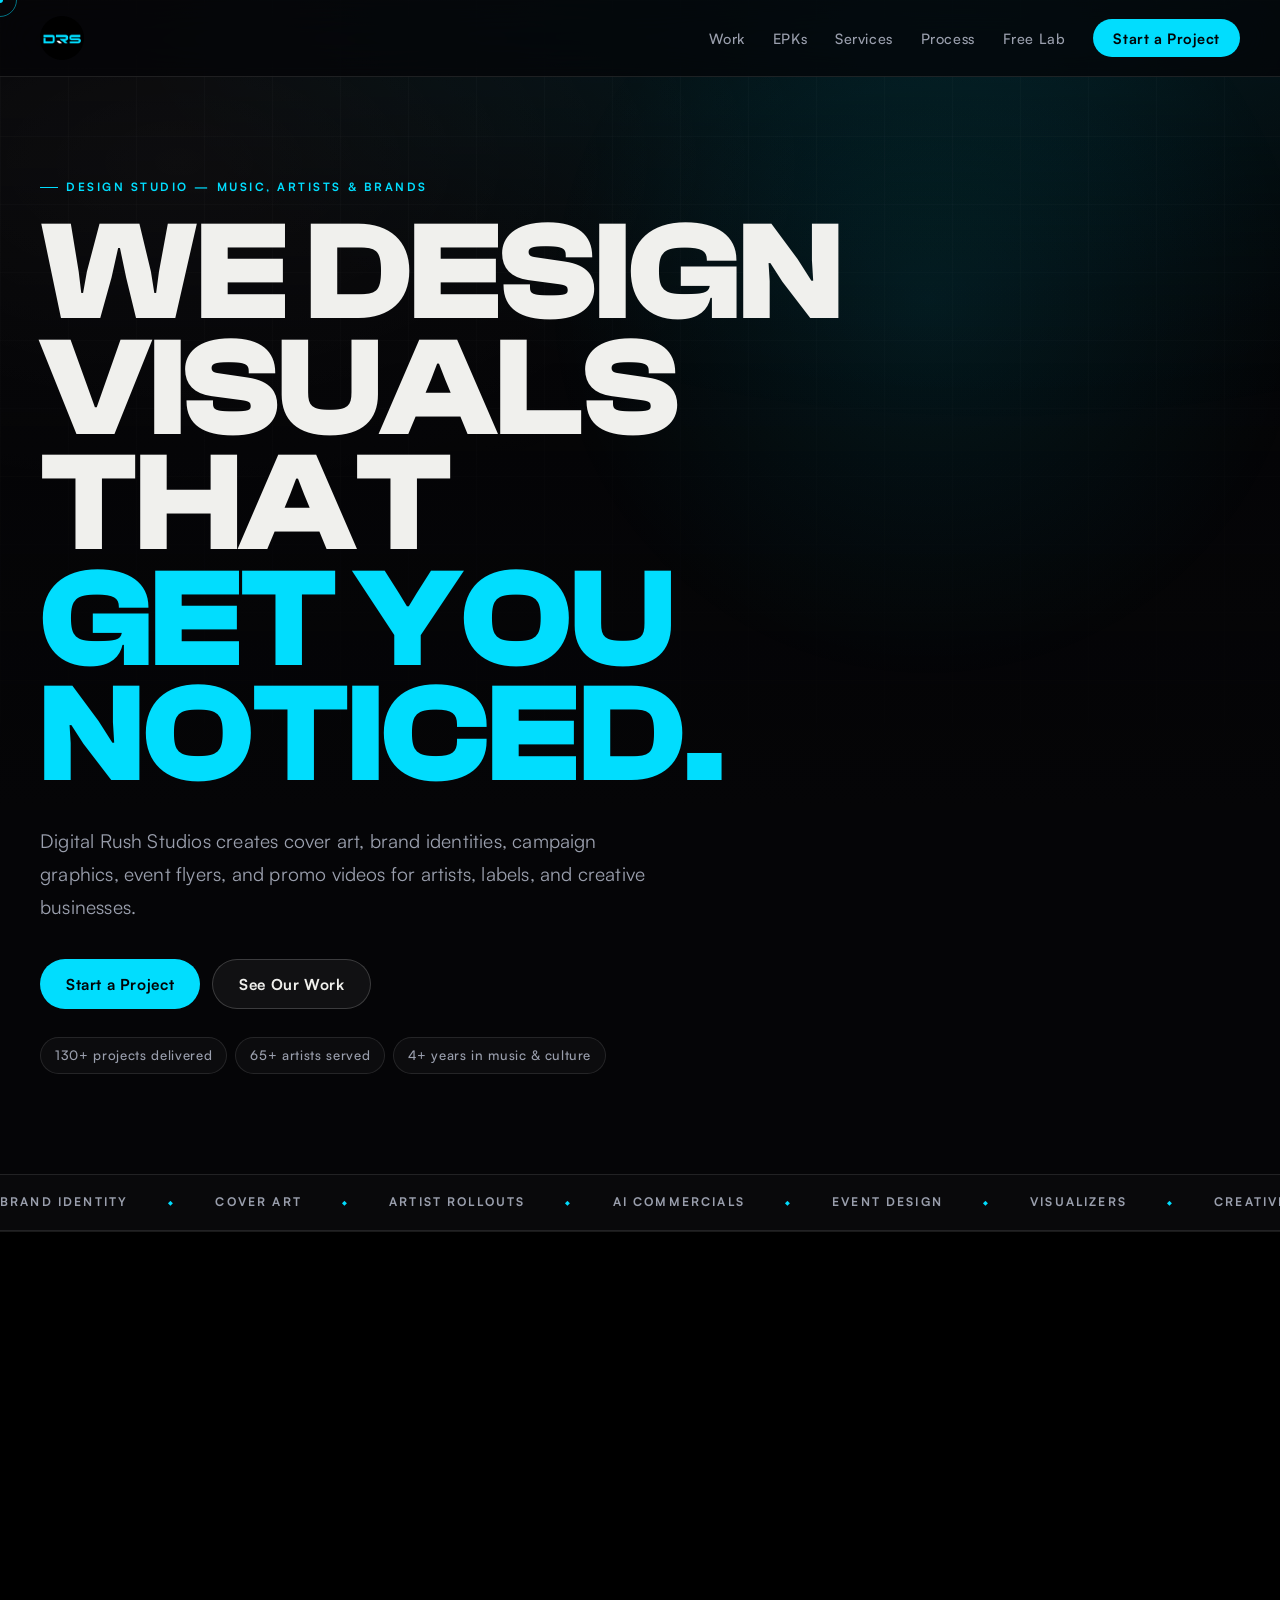
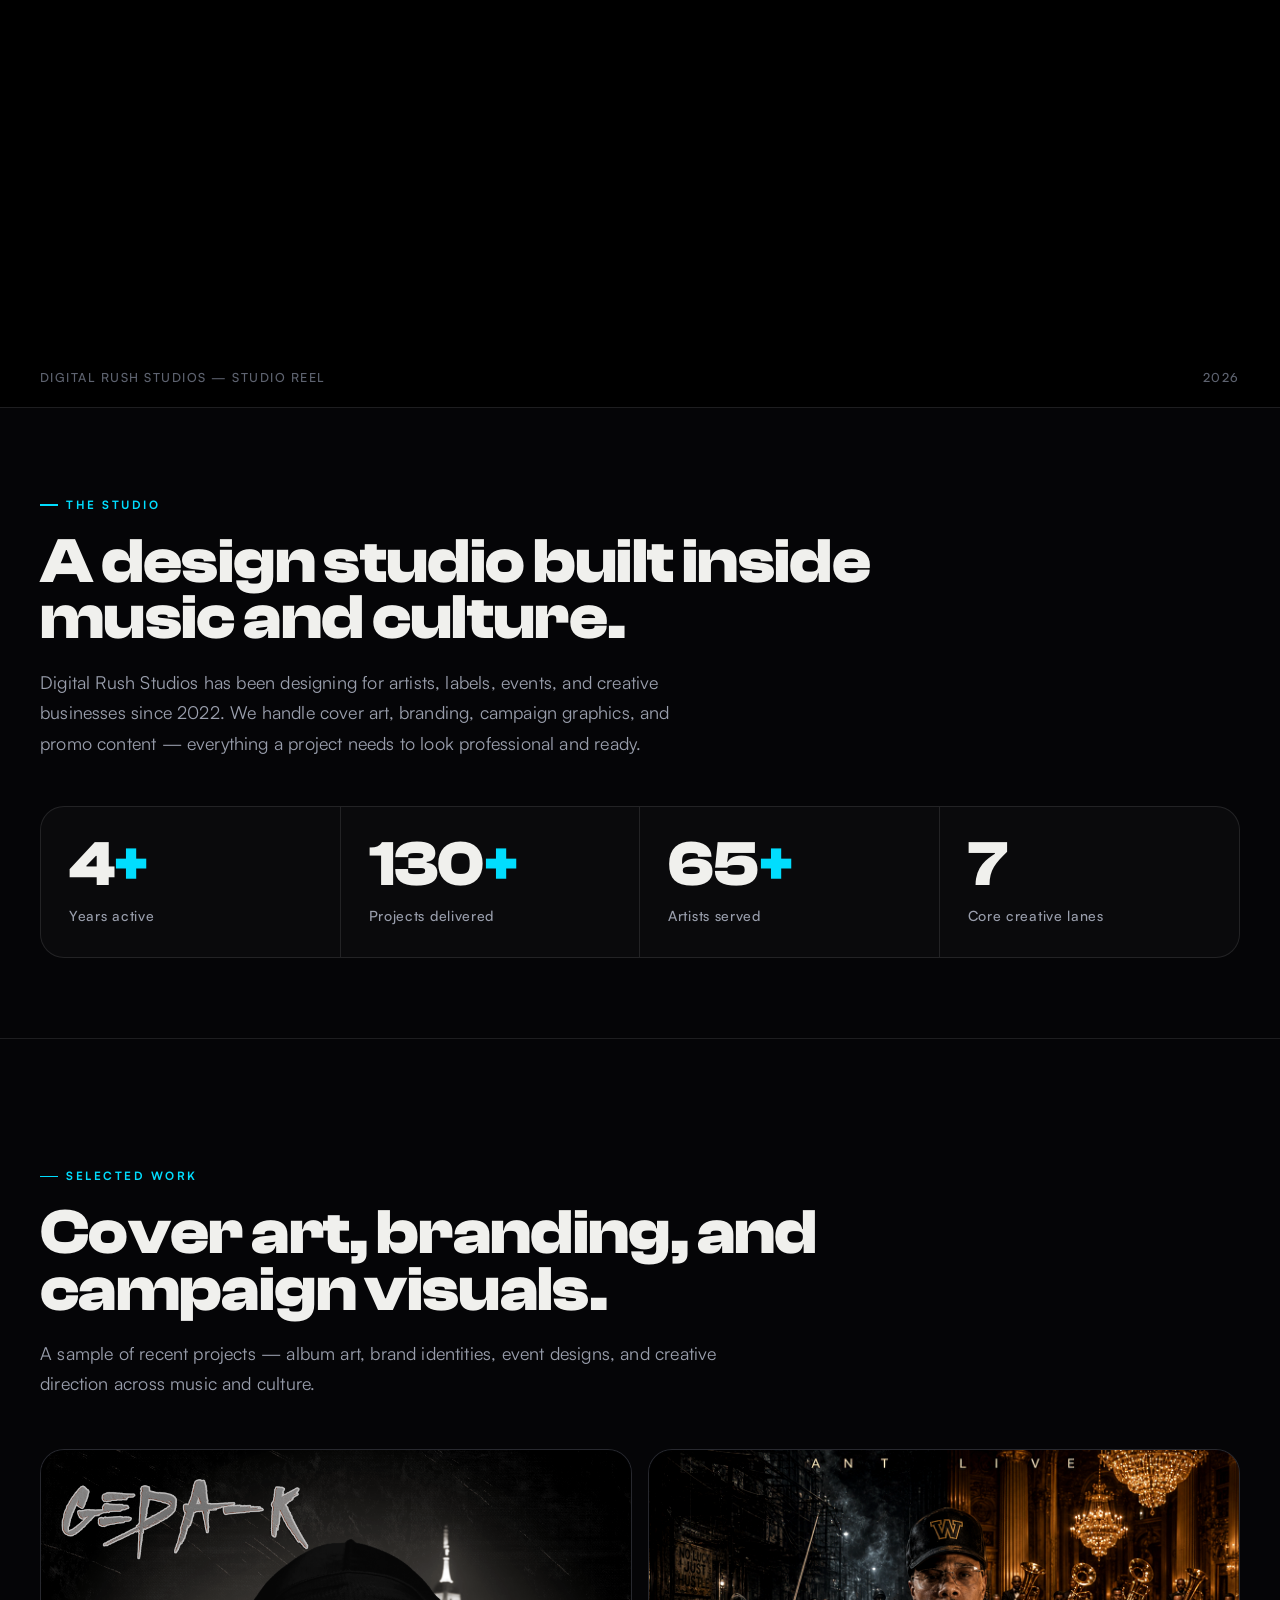
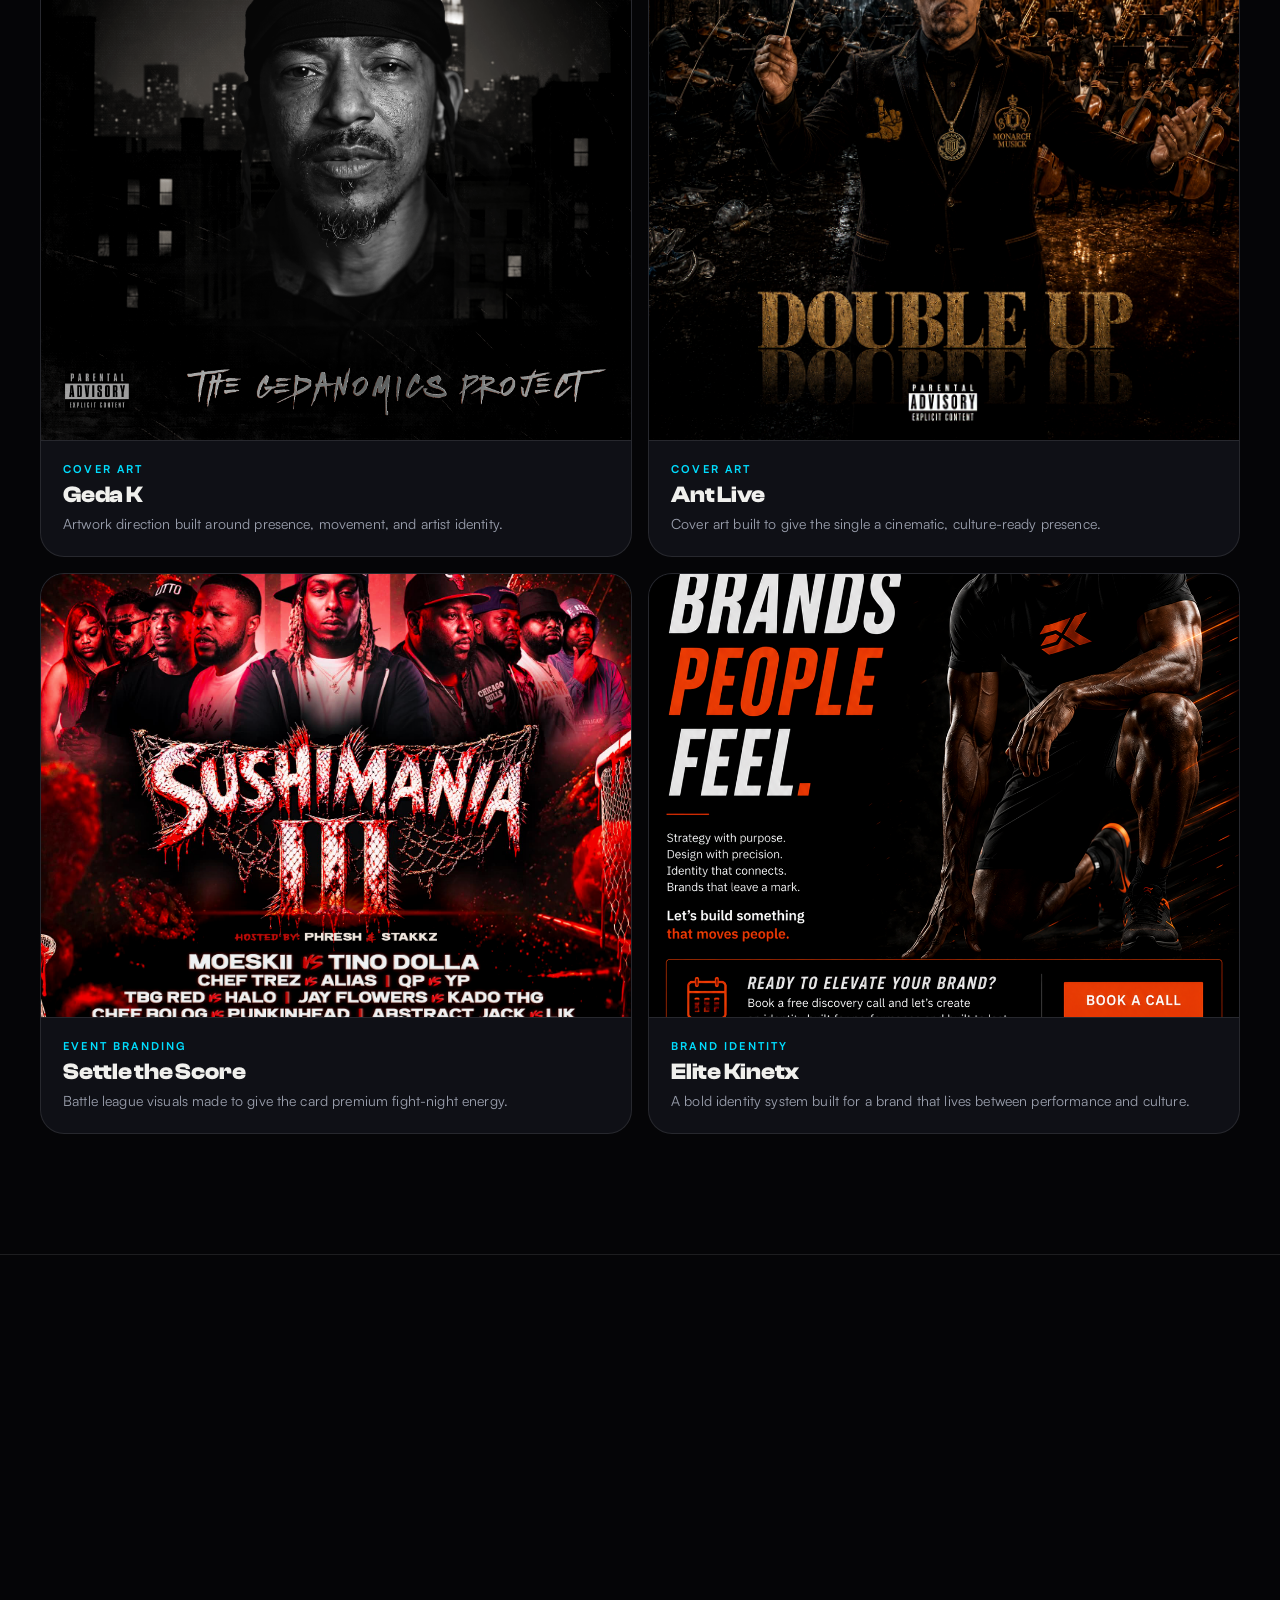
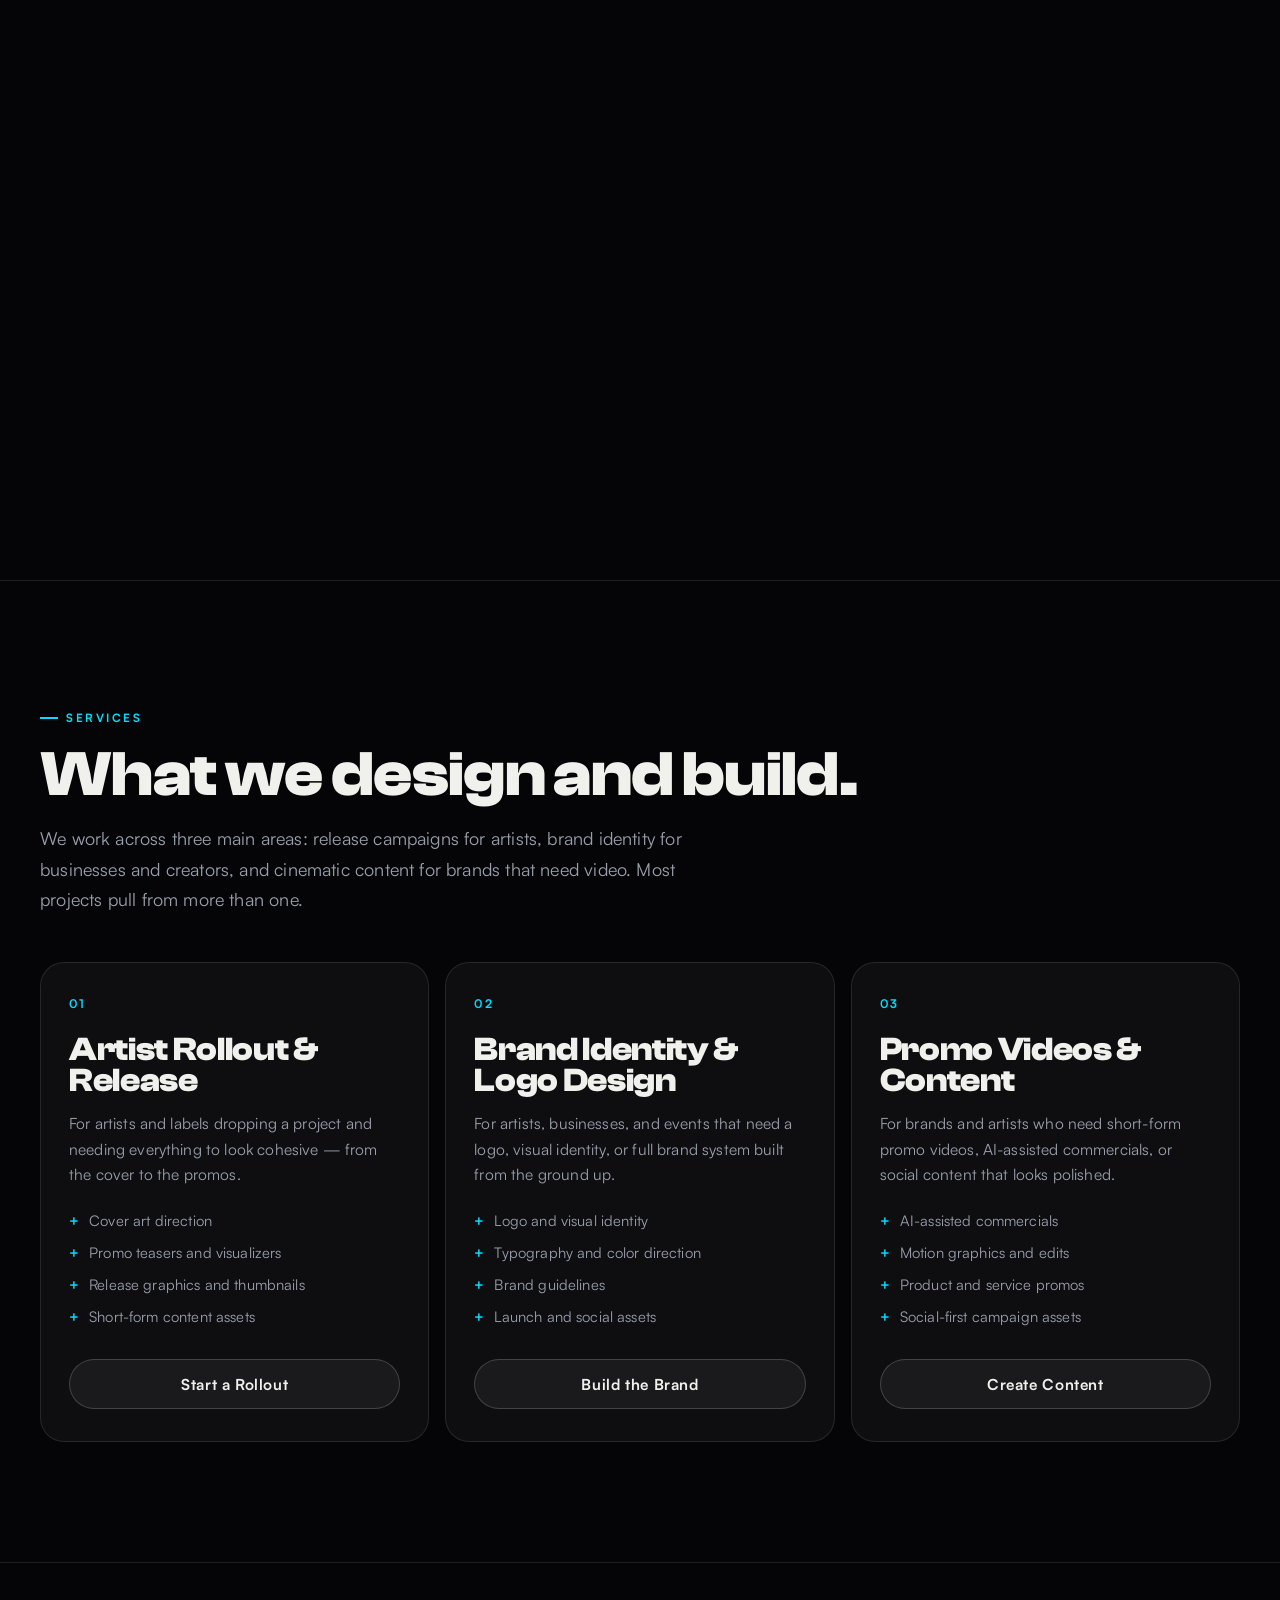
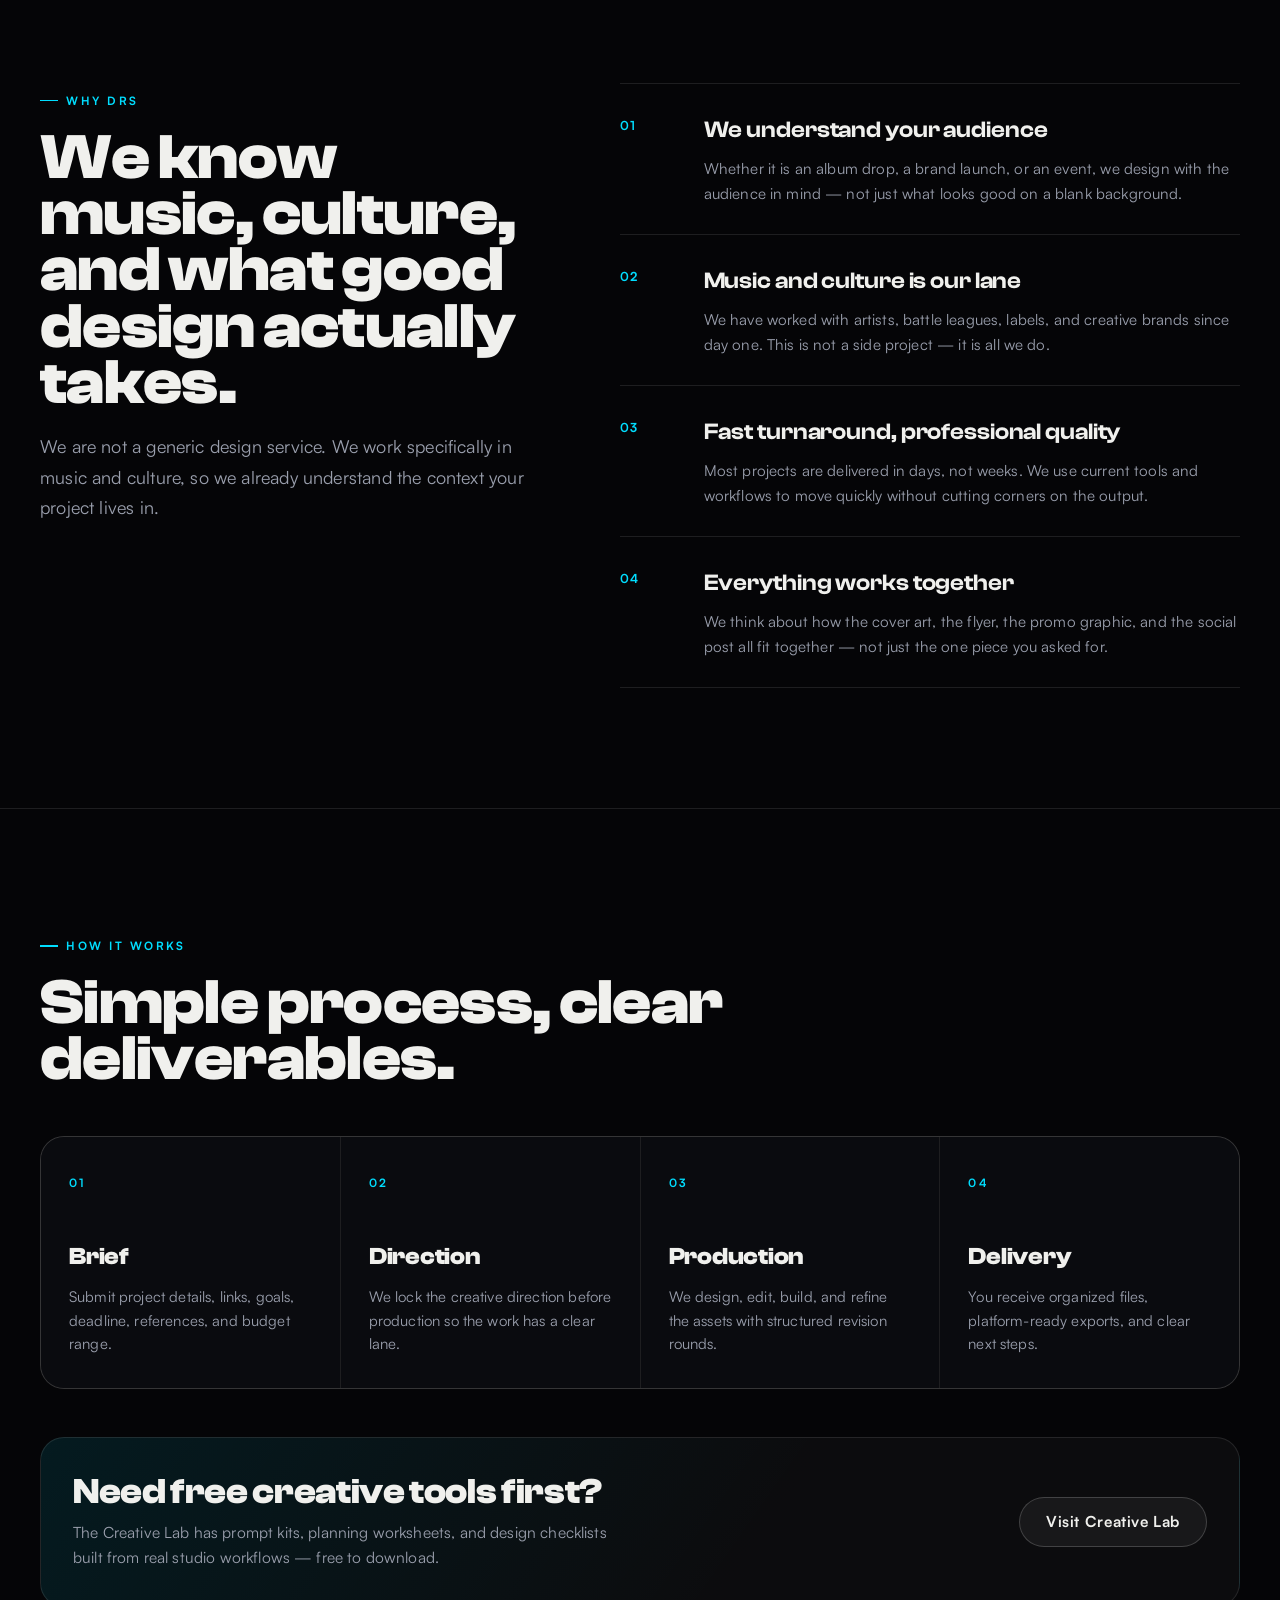
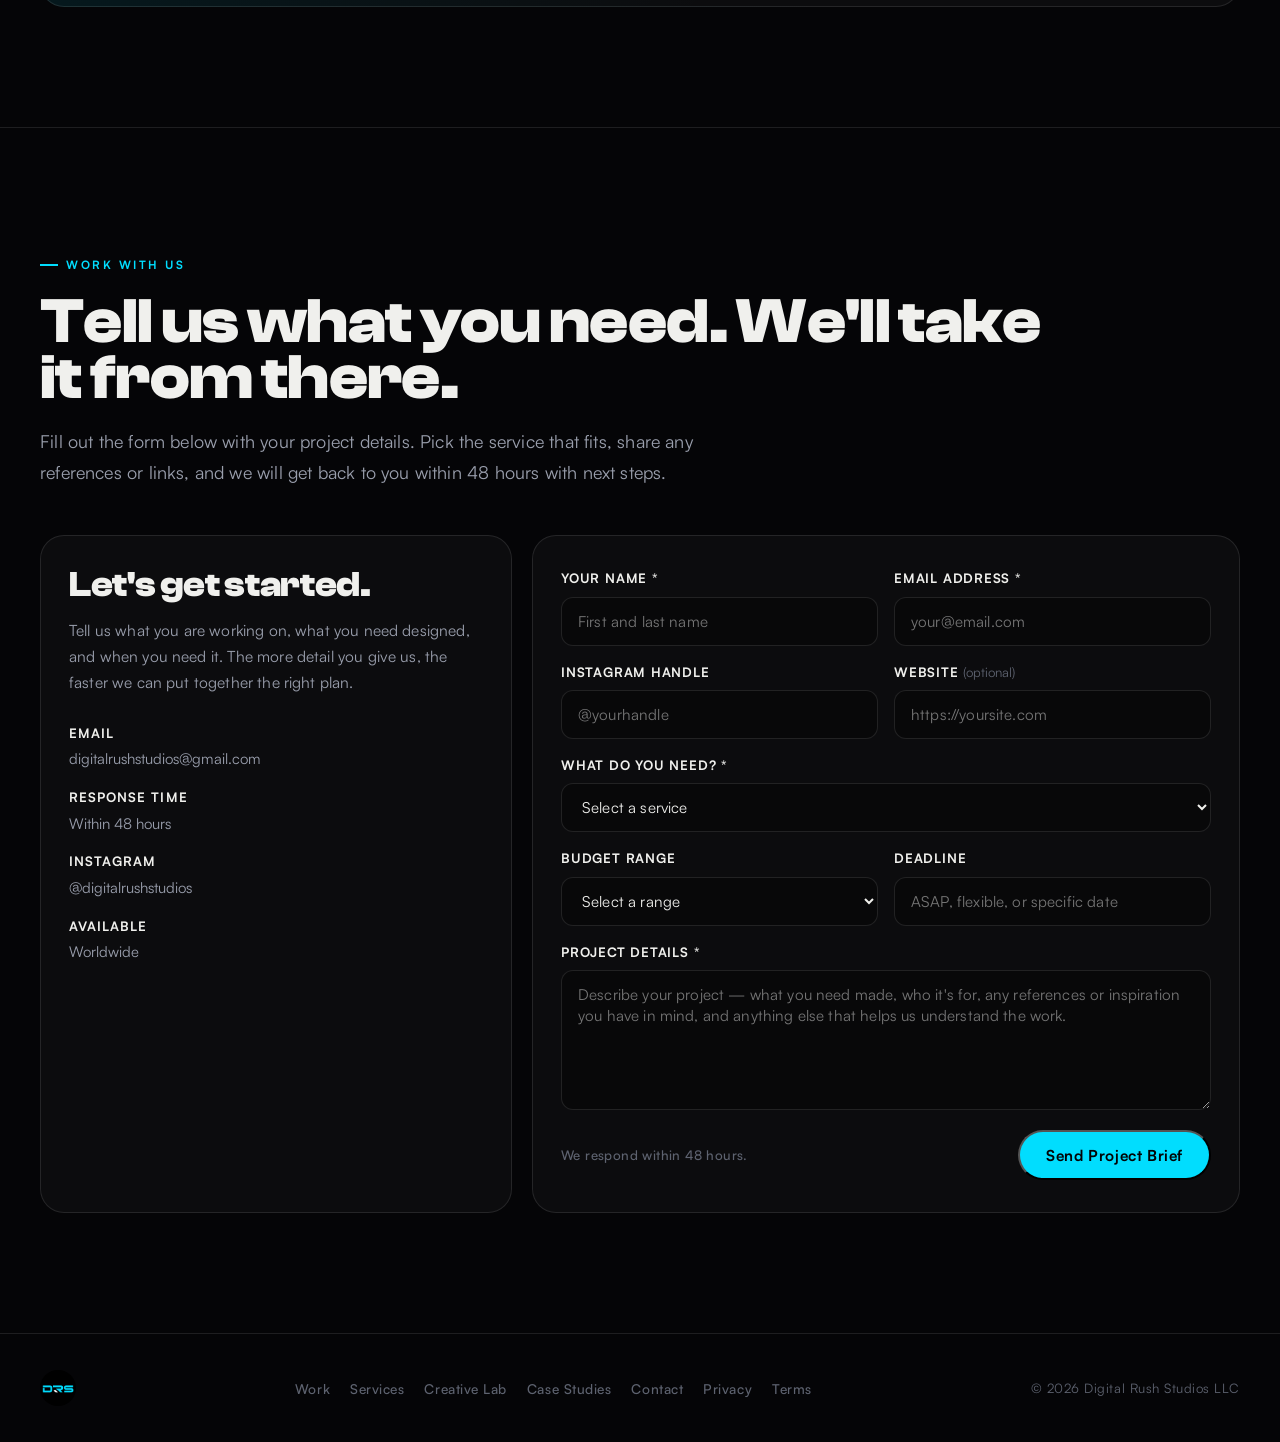
==== commit 607f2263: "Work grid: text below images, confirmed images only; add EPK showcase section - Work cards redesigne" ====
--- a/index.html
+++ b/index.html
@@ -364,77 +364,155 @@
     /* ── WORK GRID ── */
     .work-grid {
       display: grid;
-      grid-template-columns: repeat(3, 1fr);
+      grid-template-columns: repeat(2, 1fr);
       gap: 16px;
       margin-top: 50px;
     }
     .work-card {
-      position: relative;
       border-radius: var(--r);
       overflow: hidden;
       border: 1px solid var(--line);
       background: var(--panel);
       cursor: pointer;
-    }
-    .work-card.sq { aspect-ratio: 1/1; }
-    .work-card.tall { aspect-ratio: 4/5; }
-    .work-card img {
+      display: flex;
+      flex-direction: column;
+      transition: border-color .35s, transform .35s var(--ease);
+    }
+    .work-card:hover { border-color: rgba(1,221,254,.22); transform: translateY(-3px); }
+    .work-card-img {
+      width: 100%;
+      aspect-ratio: 4/3;
+      overflow: hidden;
+      flex-shrink: 0;
+      background: var(--panel-2);
+    }
+    .work-card.sq .work-card-img { aspect-ratio: 1/1; }
+    .work-card-img img {
       width: 100%; height: 100%;
       object-fit: cover;
       transform: scale(1.02);
       transition: transform .75s var(--ease), filter .75s var(--ease);
       filter: saturate(.9) contrast(1.05);
     }
-    .work-card:hover img {
-      transform: scale(1.08);
+    .work-card:hover .work-card-img img {
+      transform: scale(1.07);
       filter: saturate(1.1) contrast(1.1);
     }
-    .work-overlay {
-      position: absolute; inset: auto 0 0;
-      padding: 28px 24px 24px;
-      background: linear-gradient(to top, rgba(0,0,0,.92) 0%, rgba(0,0,0,.6) 40%, transparent 100%);
-      transform: translateY(4px);
-      transition: transform .4s var(--ease);
-    }
-    .work-card:hover .work-overlay { transform: translateY(0); }
+    .work-info {
+      padding: 20px 22px 22px;
+      border-top: 1px solid var(--line);
+    }
     .work-type {
       display: block;
       color: var(--accent);
       font-family: 'Satoshi', sans-serif;
       font-weight: 700;
-      font-size: .7rem;
-      letter-spacing: .18em;
+      font-size: .68rem;
+      letter-spacing: .2em;
       text-transform: uppercase;
       margin-bottom: 6px;
     }
     .work-title {
       font-family: 'ClashDisplay', sans-serif;
       font-weight: 700;
-      font-size: clamp(1.4rem, 2.2vw, 2.2rem);
+      font-size: clamp(1.3rem, 1.8vw, 1.9rem);
       letter-spacing: -.01em;
       line-height: .95;
     }
     .work-note {
-      color: rgba(255,255,255,.65);
+      color: var(--muted);
       font-size: .88rem;
       font-weight: 400;
-      letter-spacing: .02em;
-      line-height: 1.5;
-      margin-top: 8px;
-    }
-    /* Shimmer border on hover */
-    .work-card::after {
+      letter-spacing: .01em;
+      line-height: 1.55;
+      margin-top: 7px;
+    }
+
+    /* ── EPK / WEBSITES SECTION ── */
+    .epk-grid {
+      display: grid;
+      grid-template-columns: repeat(3, 1fr);
+      gap: 16px;
+      margin-top: 50px;
+    }
+    .epk-card {
+      border: 1px solid var(--line);
+      border-radius: var(--r);
+      overflow: hidden;
+      background: var(--panel);
+      display: flex;
+      flex-direction: column;
+      transition: border-color .35s, transform .35s var(--ease);
+    }
+    .epk-card:hover { border-color: rgba(1,221,254,.25); transform: translateY(-4px); }
+    .epk-preview {
+      width: 100%;
+      aspect-ratio: 16/10;
+      overflow: hidden;
+      position: relative;
+      background: #000;
+      flex-shrink: 0;
+    }
+    .epk-preview iframe {
+      width: 1440px;
+      height: 900px;
+      border: none;
+      transform-origin: top left;
+      transform: scale(var(--iframe-scale, .278));
+      pointer-events: none;
+    }
+    /* Dark overlay — lifts on card hover */
+    .epk-preview::after {
       content: "";
       position: absolute; inset: 0;
-      border-radius: var(--r);
-      border: 1px solid transparent;
-      background: linear-gradient(var(--panel), var(--panel)) padding-box,
-                  linear-gradient(135deg, var(--accent), transparent 50%) border-box;
-      opacity: 0;
-      transition: opacity .35s;
-      pointer-events: none;
-    }
-    .work-card:hover::after { opacity: 1; }
+      background: rgba(5,5,7,.18);
+      transition: background .35s;
+    }
+    .epk-card:hover .epk-preview::after { background: rgba(5,5,7,.05); }
+    .epk-info {
+      padding: 20px 22px 22px;
+      border-top: 1px solid var(--line);
+      display: flex;
+      flex-direction: column;
+      gap: 12px;
+    }
+    .epk-type {
+      color: var(--accent);
+      font-family: 'Satoshi', sans-serif;
+      font-weight: 700;
+      font-size: .68rem;
+      letter-spacing: .2em;
+      text-transform: uppercase;
+    }
+    .epk-title {
+      font-family: 'ClashDisplay', sans-serif;
+      font-weight: 700;
+      font-size: 1.4rem;
+      letter-spacing: -.01em;
+      line-height: .95;
+    }
+    .epk-note {
+      color: var(--muted);
+      font-size: .88rem;
+      font-weight: 400;
+      line-height: 1.55;
+      letter-spacing: .01em;
+    }
+    .epk-link {
+      display: inline-flex;
+      align-items: center;
+      gap: 6px;
+      color: var(--accent);
+      font-family: 'Satoshi', sans-serif;
+      font-weight: 700;
+      font-size: .82rem;
+      letter-spacing: .08em;
+      text-transform: uppercase;
+      margin-top: 4px;
+      transition: gap .2s var(--ease);
+    }
+    .epk-link:hover { gap: 10px; }
+    .epk-link::after { content: "→"; }
 
     /* ── SERVICES ── */
     .offers-grid {
@@ -789,7 +867,8 @@
       .offer-card { min-height: auto; }
       .process-strip { grid-template-columns: repeat(2,1fr); }
       .lab-callout { flex-direction: column; align-items: flex-start; }
-      .work-grid { grid-template-columns: 1fr 1fr; }
+      .epk-grid { grid-template-columns: 1fr; }
+      .epk-preview iframe { --iframe-scale: .32; }
     }
     @media (max-width: 620px) {
       .wrap { width: calc(100% - 28px); }
@@ -818,6 +897,7 @@
       <button class="mobile-toggle" id="menuToggle" aria-label="Open menu">Menu</button>
       <ul class="nav-links" id="navLinks">
         <li><a href="#work">Work</a></li>
+        <li><a href="#epks">EPKs</a></li>
         <li><a href="#services">Services</a></li>
         <li><a href="#process">Process</a></li>
         <li><a href="pages/creative-lab.html">Free Lab</a></li>
@@ -909,51 +989,90 @@
 
         <div class="work-grid">
           <article class="work-card sq reveal">
-            <img src="portfolio/bodybag-bobby-cover-art.png" alt="Bodybag Bobby campaign artwork" loading="lazy" />
-            <div class="work-overlay">
-              <span class="work-type">Album Campaign</span>
-              <h3 class="work-title">Bodybag Bobby</h3>
-              <p class="work-note">A darker campaign identity built to make the release feel heavy and impossible to ignore.</p>
-            </div>
-          </article>
-          <article class="work-card sq reveal reveal-d1">
-            <img src="portfolio/geda-k-cover-art.png" alt="Geda K album artwork" loading="lazy" />
-            <div class="work-overlay">
+            <div class="work-card-img">
+              <img src="portfolio/geda-k-cover-art.png" alt="Geda K album artwork" loading="lazy" />
+            </div>
+            <div class="work-info">
               <span class="work-type">Cover Art</span>
               <h3 class="work-title">Geda K</h3>
               <p class="work-note">Artwork direction built around presence, movement, and artist identity.</p>
             </div>
           </article>
-          <article class="work-card sq reveal reveal-d2">
-            <img src="portfolio/Ant_Live_-_Double_Up_Cover_Art_4.png" alt="Ant Live — Double Up cover artwork" loading="lazy" />
-            <div class="work-overlay">
+          <article class="work-card sq reveal reveal-d1">
+            <div class="work-card-img">
+              <img src="portfolio/Ant_Live_-_Double_Up_Cover_Art_4.png" alt="Ant Live — Double Up cover artwork" loading="lazy" />
+            </div>
+            <div class="work-info">
               <span class="work-type">Cover Art</span>
               <h3 class="work-title">Ant Live</h3>
               <p class="work-note">Cover art built to give the single a cinematic, culture-ready presence.</p>
             </div>
           </article>
-          <article class="work-card tall reveal">
-            <img src="portfolio/sushimania-3-event-design.png" alt="Battle rap event design" loading="lazy" />
-            <div class="work-overlay">
+          <article class="work-card reveal">
+            <div class="work-card-img">
+              <img src="portfolio/sushimania-3-event-design.png" alt="Battle rap event design" loading="lazy" />
+            </div>
+            <div class="work-info">
               <span class="work-type">Event Branding</span>
               <h3 class="work-title">Settle the Score</h3>
               <p class="work-note">Battle league visuals made to give the card premium fight-night energy.</p>
             </div>
           </article>
-          <article class="work-card tall reveal reveal-d1">
-            <img src="portfolio/felice-ferano-brand-identity.png" alt="Felice Ferano brand identity" loading="lazy" />
-            <div class="work-overlay">
+          <article class="work-card reveal reveal-d1">
+            <div class="work-card-img">
+              <img src="portfolio/elite-kinetx-brand-identity.png" alt="Elite Kinetx brand identity" loading="lazy" />
+            </div>
+            <div class="work-info">
               <span class="work-type">Brand Identity</span>
-              <h3 class="work-title">Felice Ferano</h3>
-              <p class="work-note">Identity system for an independent artist building a bigger visual presence.</p>
-            </div>
-          </article>
-          <article class="work-card tall reveal reveal-d2">
-            <img src="portfolio/linear-drive-brand-identity.png" alt="Linear Drive brand identity" loading="lazy" />
-            <div class="work-overlay">
-              <span class="work-type">Startup Identity</span>
-              <h3 class="work-title">Linear Drive</h3>
-              <p class="work-note">A modern brand system built around motion, clarity, and momentum.</p>
+              <h3 class="work-title">Elite Kinetx</h3>
+              <p class="work-note">A bold identity system built for a brand that lives between performance and culture.</p>
+            </div>
+          </article>
+        </div>
+      </div>
+    </section>
+
+    <!-- ── EPK / WEBSITES ── -->
+    <section class="section" id="epks">
+      <div class="wrap">
+        <p class="eyebrow reveal">Websites &amp; EPKs</p>
+        <h2 class="section-heading reveal">Full sites built for artists.</h2>
+        <p class="section-copy reveal">Custom websites and electronic press kits designed and developed for artists — built to convert, stream, and make an impression before a single word is read.</p>
+
+        <div class="epk-grid">
+          <article class="epk-card reveal">
+            <div class="epk-preview">
+              <iframe src="https://shaketaylor.netlify.app/" title="Shake Taylor EPK" loading="lazy" scrolling="no" tabindex="-1" aria-hidden="true"></iframe>
+            </div>
+            <div class="epk-info">
+              <span class="epk-type">Artist EPK</span>
+              <h3 class="epk-title">Shake Taylor</h3>
+              <p class="epk-note">Full EPK site built for an independent artist — bio, music, press, and booking all in one polished package.</p>
+              <a href="https://shaketaylor.netlify.app/" class="epk-link" target="_blank" rel="noopener">View Live Site</a>
+            </div>
+          </article>
+
+          <article class="epk-card reveal reveal-d1">
+            <div class="epk-preview">
+              <iframe src="https://antlive-epk.netlify.app/" title="Ant Live EPK" loading="lazy" scrolling="no" tabindex="-1" aria-hidden="true"></iframe>
+            </div>
+            <div class="epk-info">
+              <span class="epk-type">Artist EPK</span>
+              <h3 class="epk-title">Ant Live</h3>
+              <p class="epk-note">Custom EPK for Ant Live — featuring music embeds, press section, and a cinematic visual presentation.</p>
+              <a href="https://antlive-epk.netlify.app/" class="epk-link" target="_blank" rel="noopener">View Live Site</a>
+            </div>
+          </article>
+
+          <article class="epk-card reveal reveal-d2">
+            <div class="epk-preview">
+              <iframe src="https://gedak-epk.netlify.app/" title="Geda K EPK" loading="lazy" scrolling="no" tabindex="-1" aria-hidden="true"></iframe>
+            </div>
+            <div class="epk-info">
+              <span class="epk-type">Artist EPK</span>
+              <h3 class="epk-title">Geda K</h3>
+              <p class="epk-note">Full-featured EPK for Geda K — press kit, streaming links, visuals, and artist story built for industry attention.</p>
+              <a href="https://gedak-epk.netlify.app/" class="epk-link" target="_blank" rel="noopener">View Live Site</a>
             </div>
           </article>
         </div>
@@ -1230,6 +1349,18 @@
         form.submit();
       }
     });
+
+    /* ── EPK IFRAME SCALE ── */
+    function scaleEpkFrames() {
+      document.querySelectorAll('.epk-preview').forEach(preview => {
+        const scale = preview.offsetWidth / 1440;
+        preview.style.height = (900 * scale) + 'px';
+        const iframe = preview.querySelector('iframe');
+        if (iframe) iframe.style.transform = `scale(${scale})`;
+      });
+    }
+    scaleEpkFrames();
+    window.addEventListener('resize', scaleEpkFrames);
 
     /* ── WORK CARD HOVER GLOW ── */
     document.querySelectorAll('.work-card').forEach(card => {
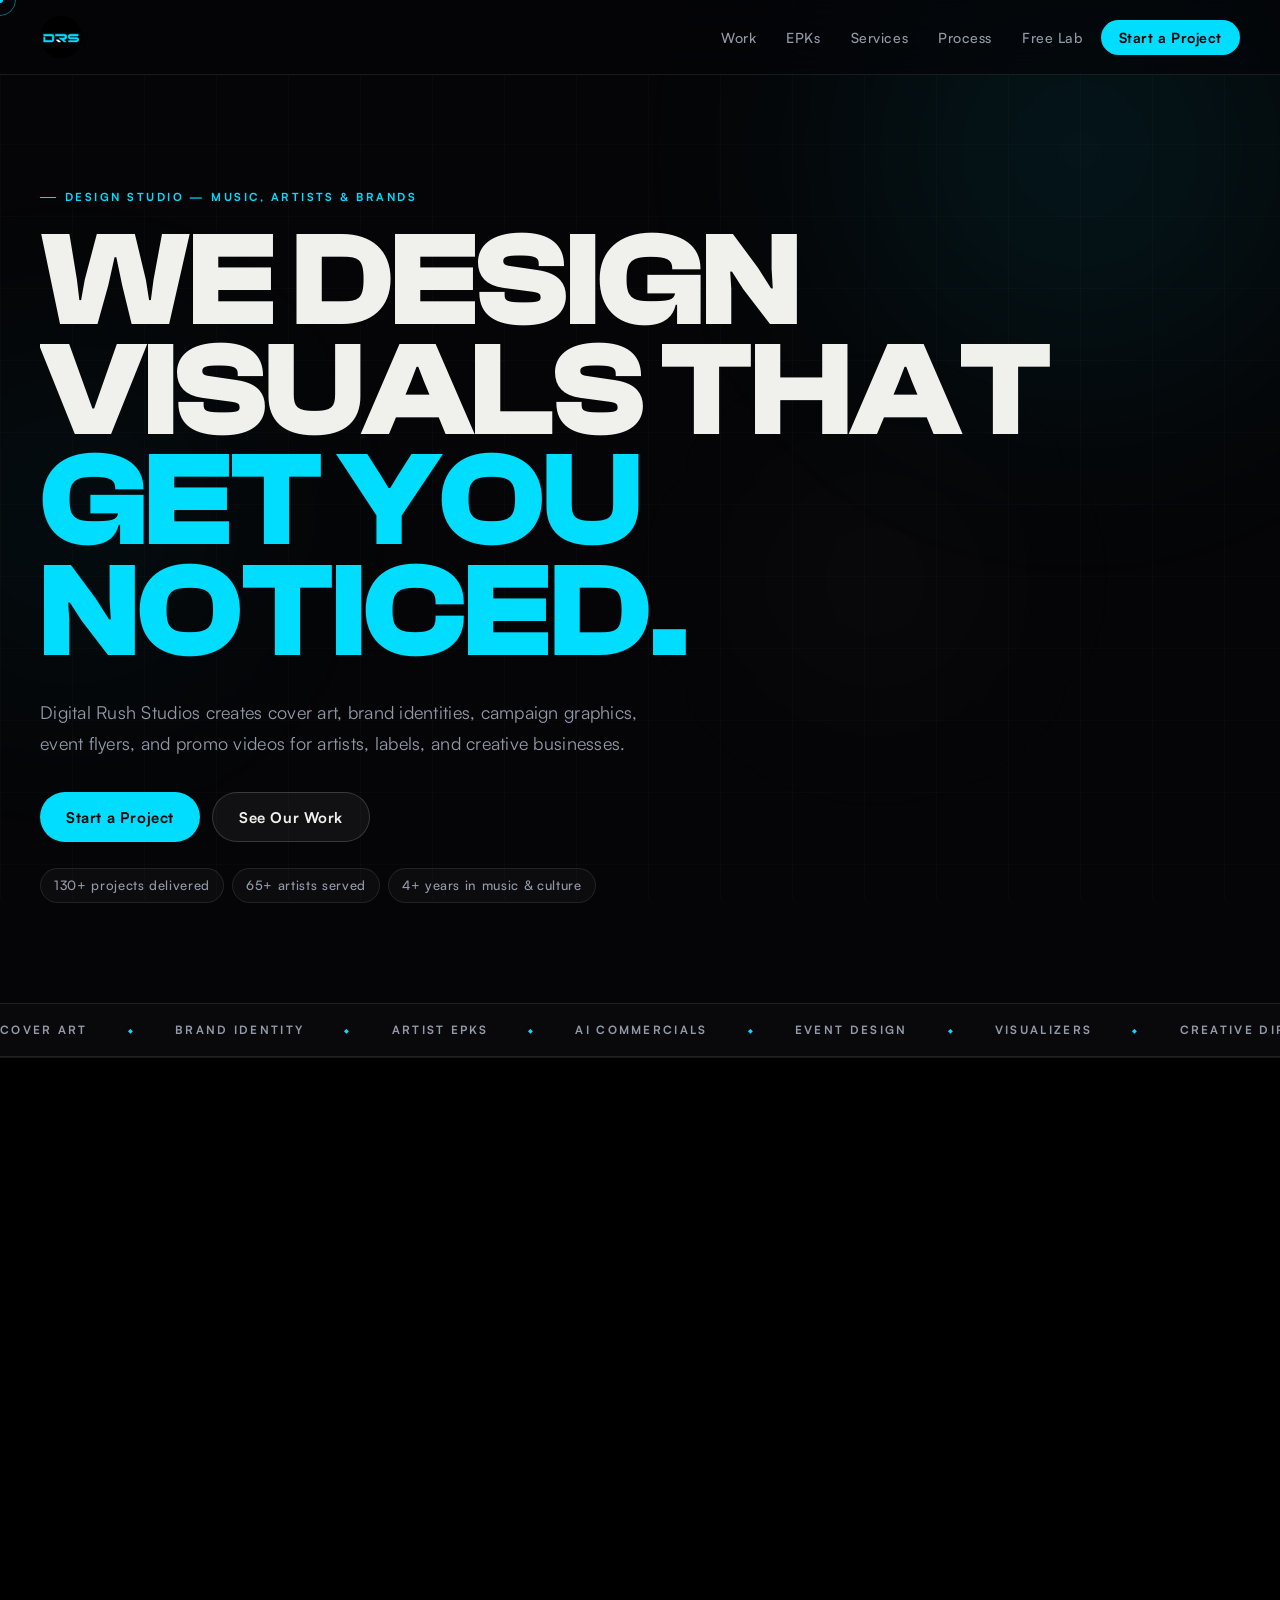
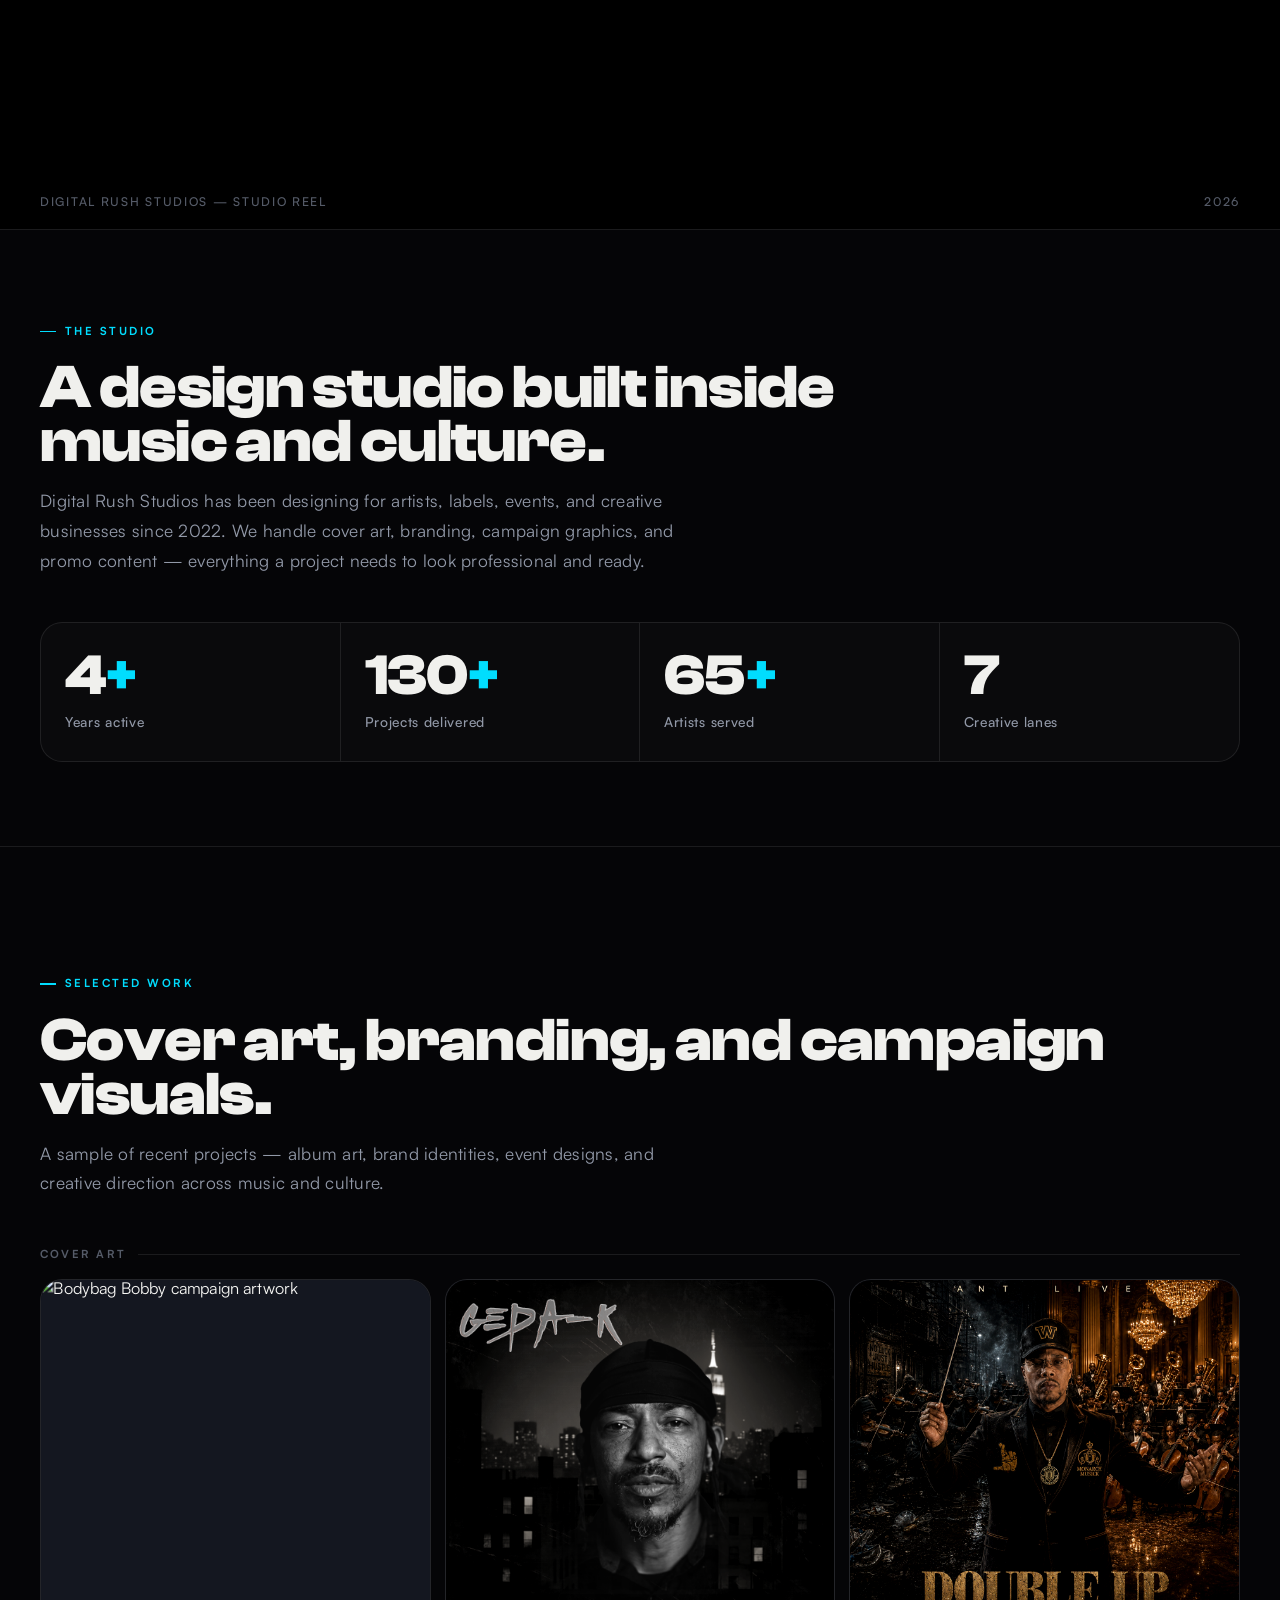
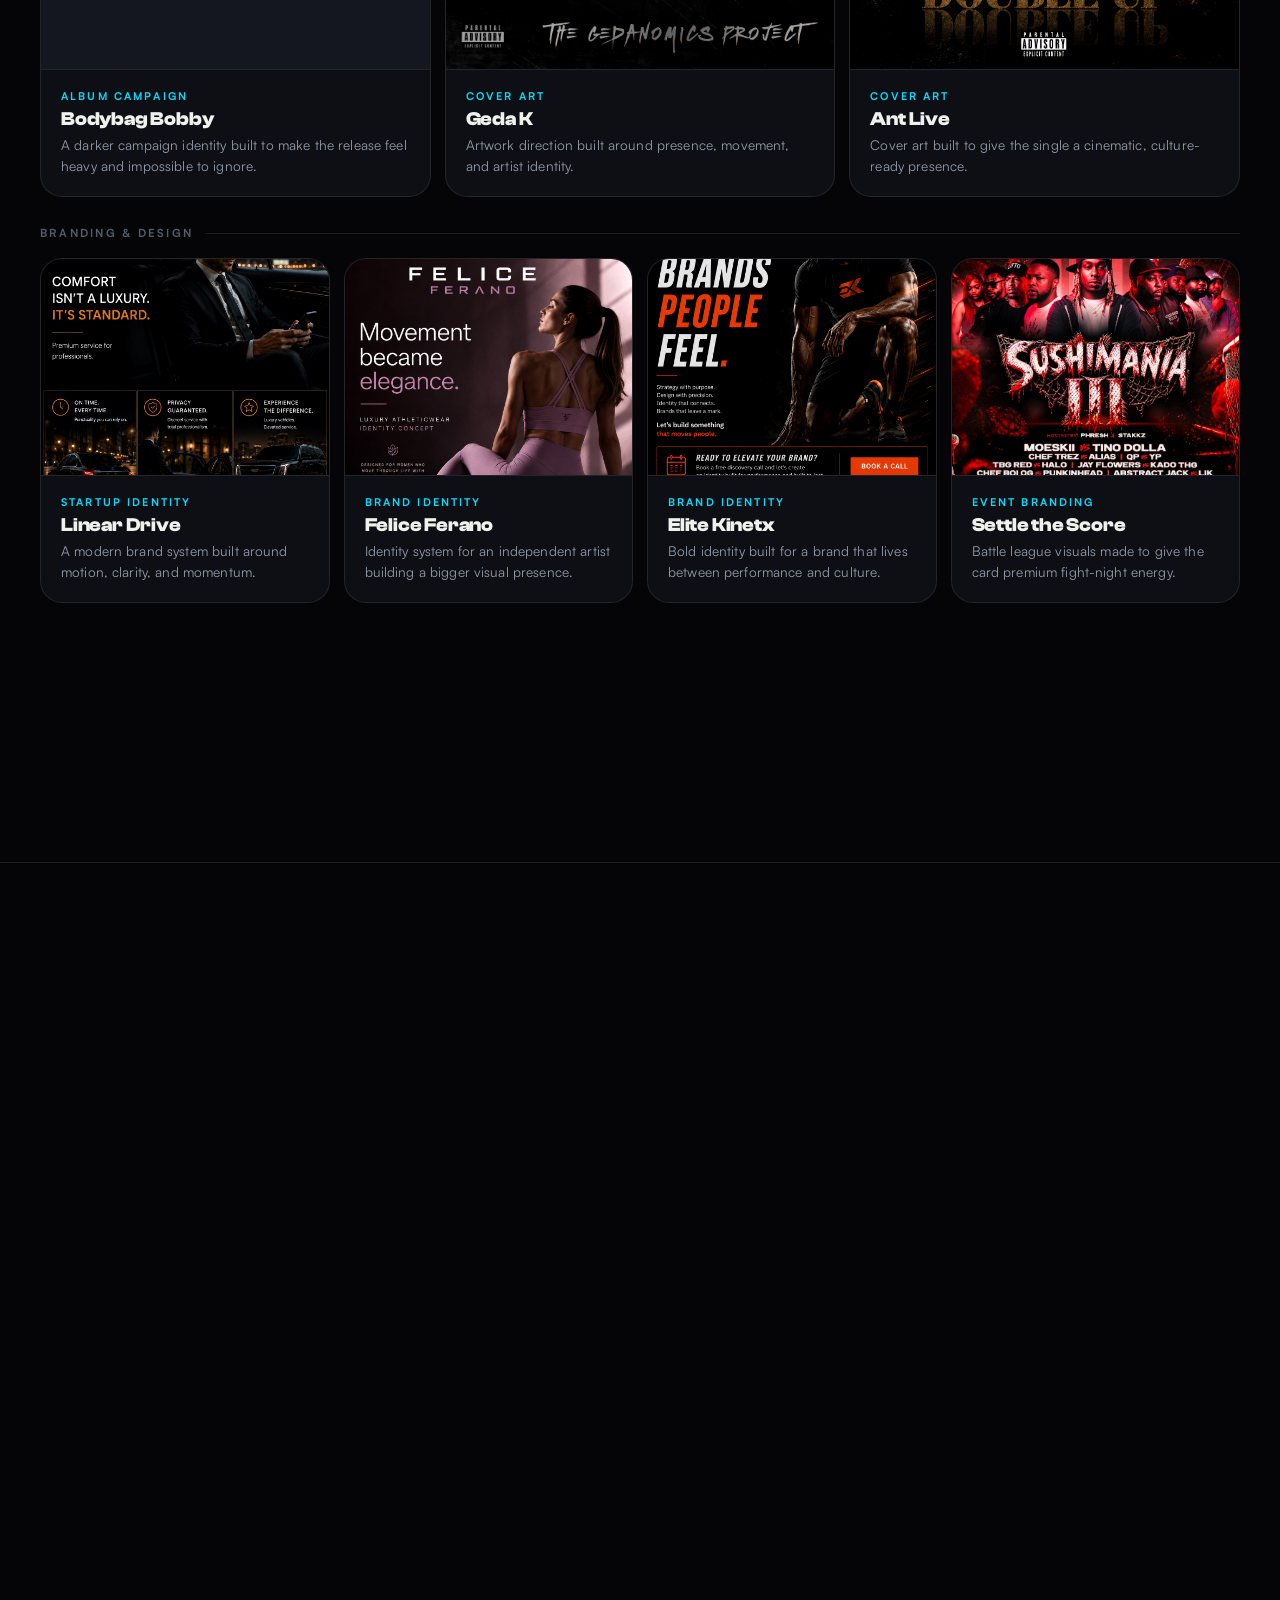
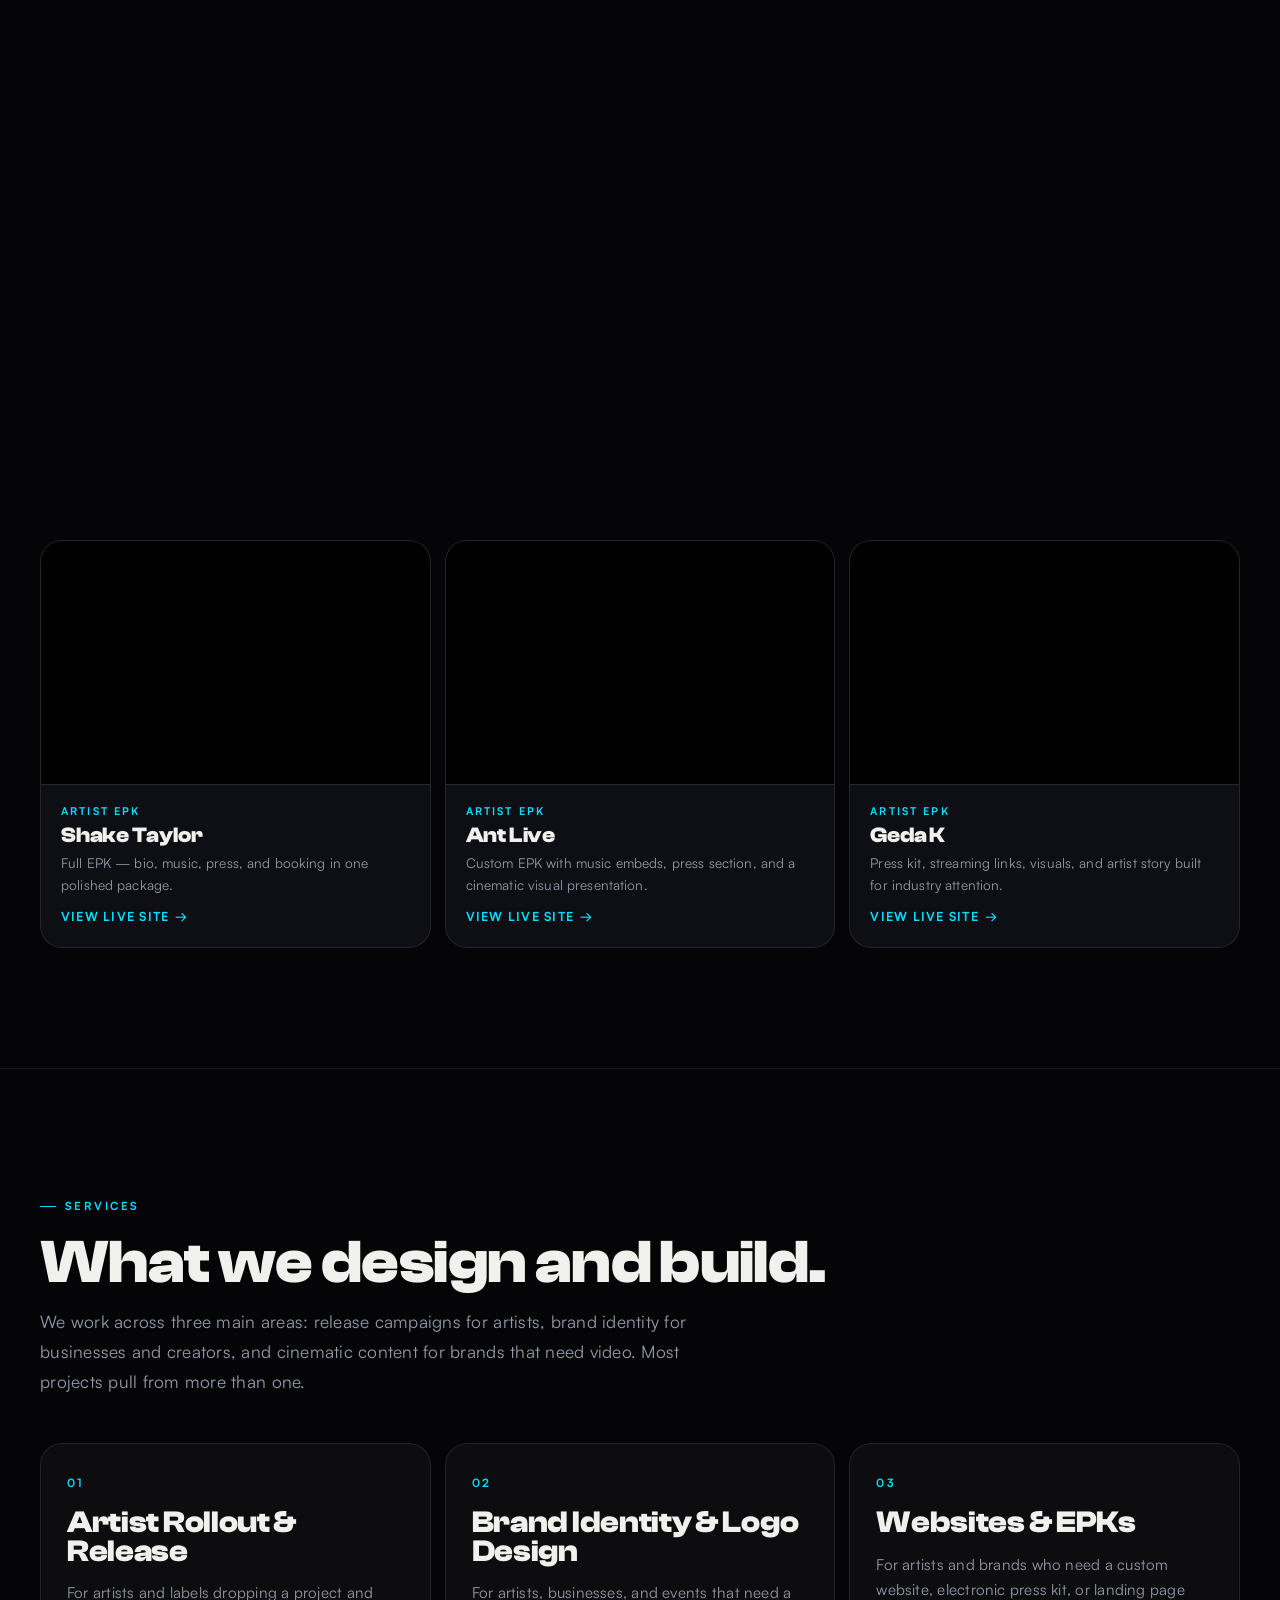
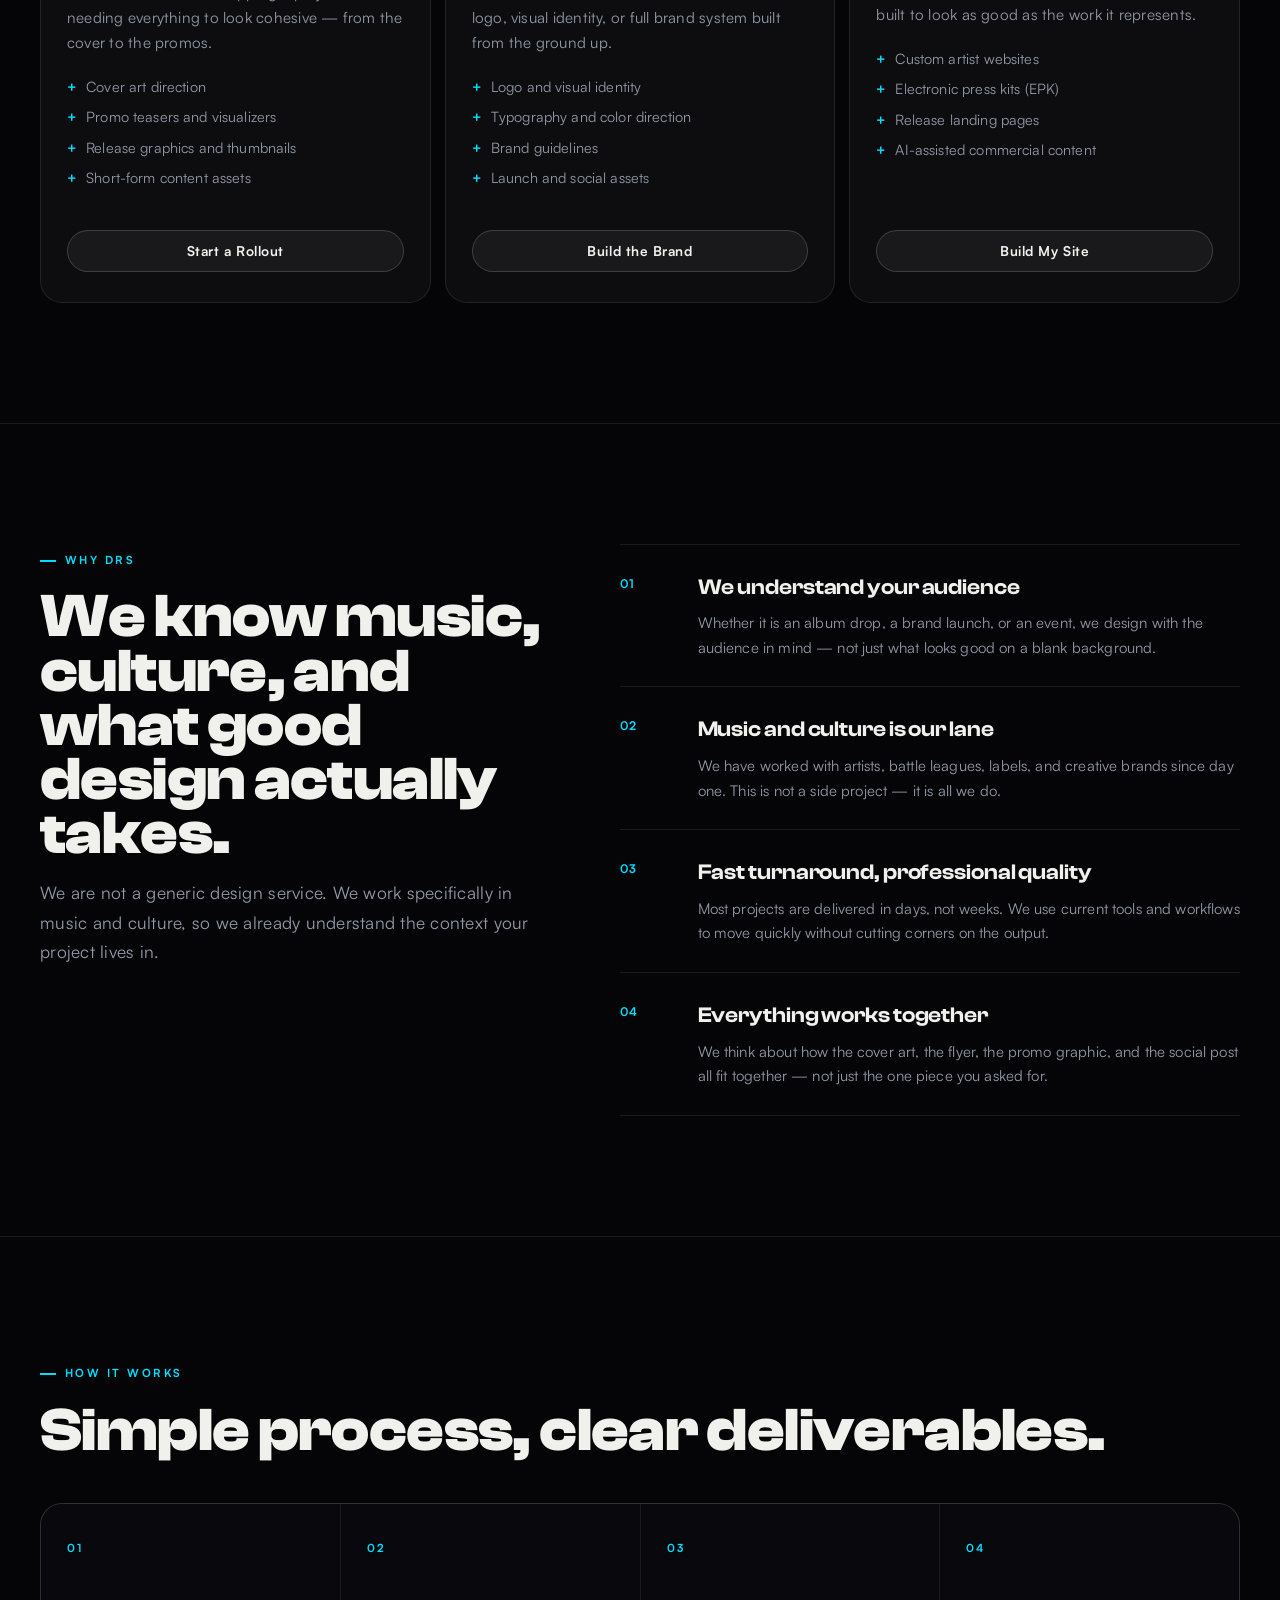
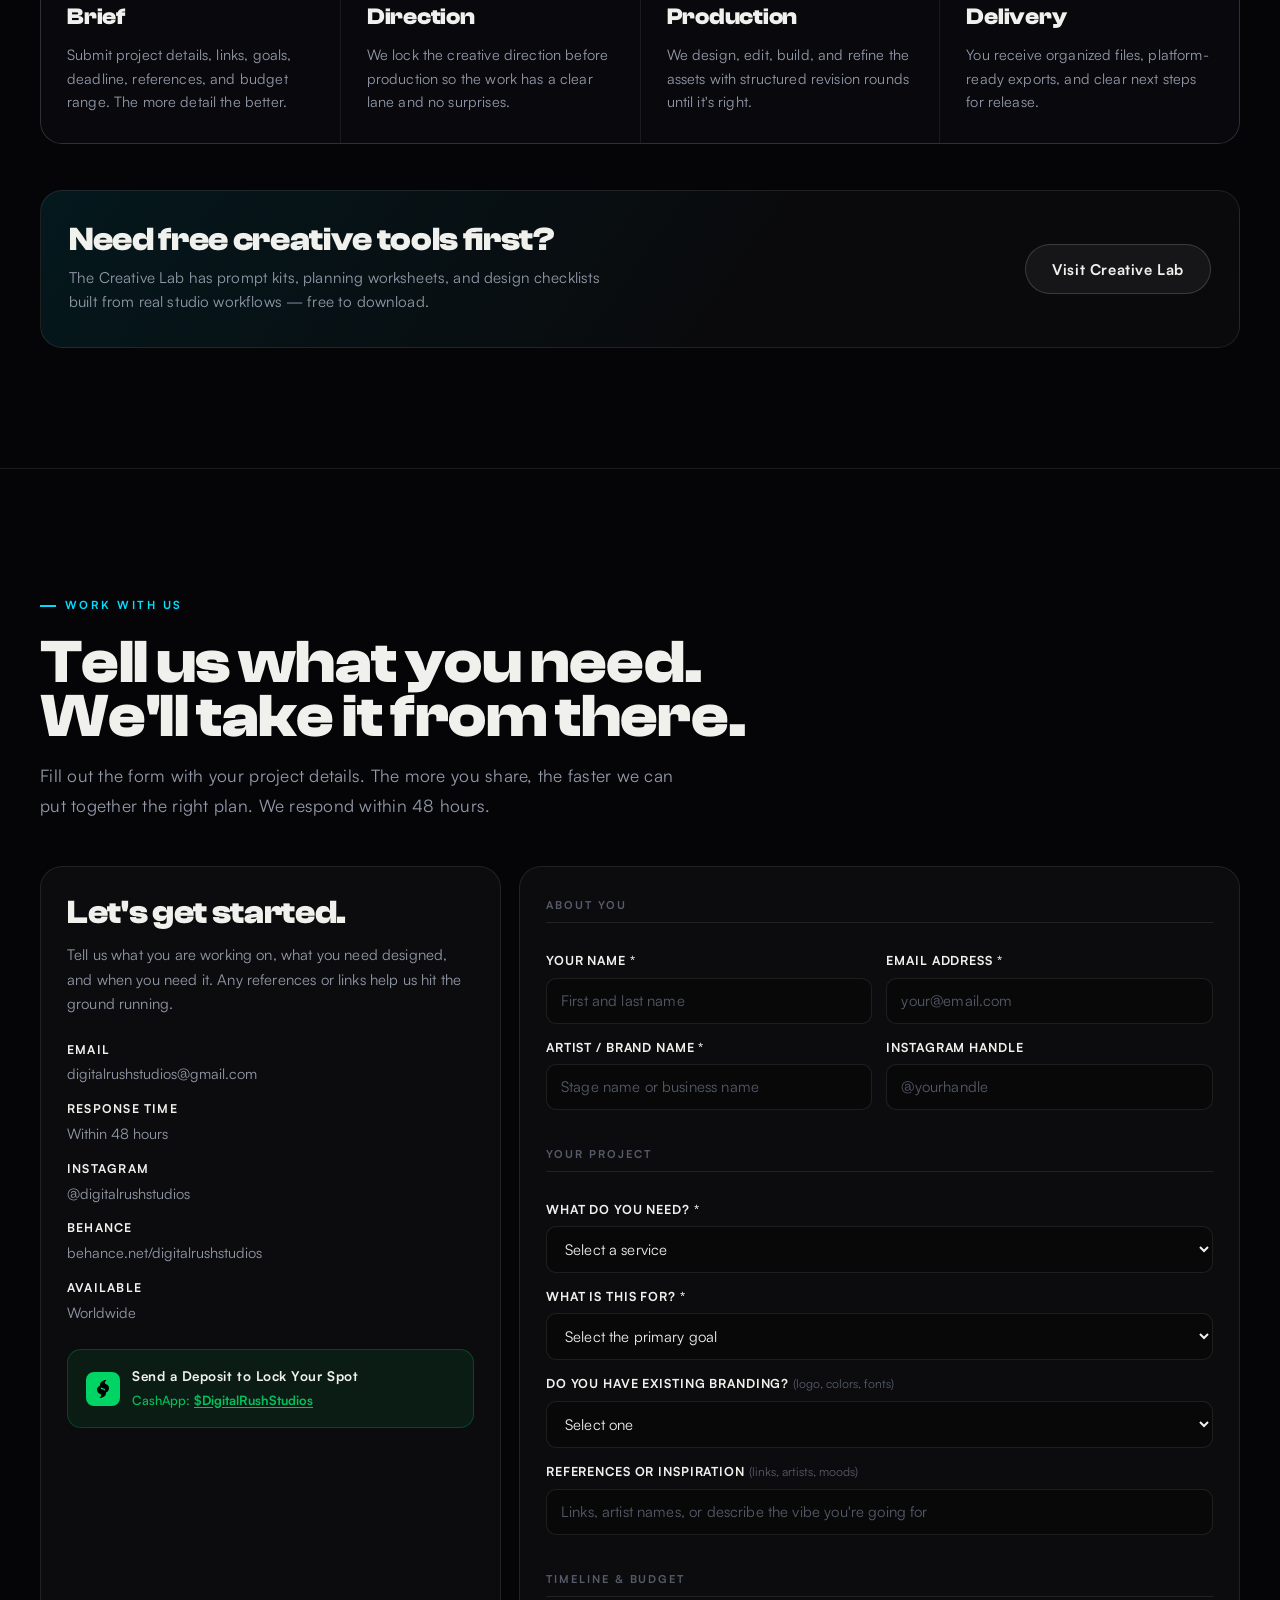
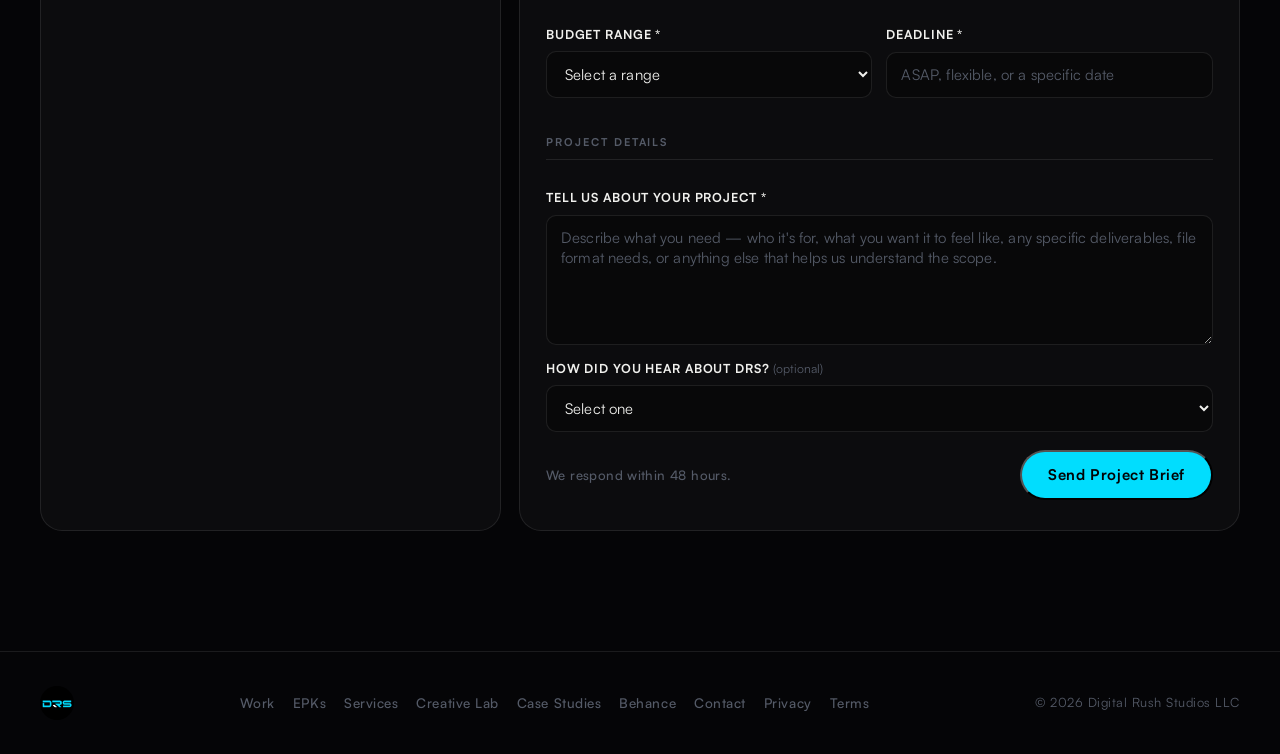
==== commit 91b49ff5: "Major update: reorganized work grid, EPK section, improved form, motion, Behance/CashApp Work grid: " ====
--- a/index.html
+++ b/index.html
@@ -17,884 +17,603 @@
 
   <style>
     /* ── FONTS ── */
-    @font-face {
-      font-family: 'ClashDisplay';
-      src: url('WEB/fonts/ClashDisplay-Bold.woff2') format('woff2'),
-           url('WEB/fonts/ClashDisplay-Bold.woff') format('woff');
-      font-weight: 700; font-display: swap;
-    }
-    @font-face {
-      font-family: 'ClashDisplay';
-      src: url('WEB/fonts/ClashDisplay-Semibold.woff2') format('woff2'),
-           url('WEB/fonts/ClashDisplay-Semibold.woff') format('woff');
-      font-weight: 600; font-display: swap;
-    }
-    @font-face {
-      font-family: 'ClashDisplay';
-      src: url('WEB/fonts/ClashDisplay-Medium.woff2') format('woff2'),
-           url('WEB/fonts/ClashDisplay-Medium.woff') format('woff');
-      font-weight: 500; font-display: swap;
-    }
-    @font-face {
-      font-family: 'ClashDisplay';
-      src: url('WEB/fonts/ClashDisplay-Regular.woff2') format('woff2'),
-           url('WEB/fonts/ClashDisplay-Regular.woff') format('woff');
-      font-weight: 400; font-display: swap;
-    }
-    @font-face {
-      font-family: 'Satoshi';
-      src: url('WEB/fonts/Satoshi-Bold.woff2') format('woff2'),
-           url('WEB/fonts/Satoshi-Bold.woff') format('woff');
-      font-weight: 700; font-display: swap;
-    }
-    @font-face {
-      font-family: 'Satoshi';
-      src: url('WEB/fonts/Satoshi-Medium.woff2') format('woff2'),
-           url('WEB/fonts/Satoshi-Medium.woff') format('woff');
-      font-weight: 500; font-display: swap;
-    }
-    @font-face {
-      font-family: 'Satoshi';
-      src: url('WEB/fonts/Satoshi-Regular.woff2') format('woff2'),
-           url('WEB/fonts/Satoshi-Regular.woff') format('woff');
-      font-weight: 400; font-display: swap;
-    }
-    @font-face {
-      font-family: 'Satoshi';
-      src: url('WEB/fonts/Satoshi-Light.woff2') format('woff2'),
-           url('WEB/fonts/Satoshi-Light.woff') format('woff');
-      font-weight: 300; font-display: swap;
-    }
+    @font-face { font-family:'ClashDisplay'; src:url('WEB/fonts/ClashDisplay-Bold.woff2') format('woff2'),url('WEB/fonts/ClashDisplay-Bold.woff') format('woff'); font-weight:700; font-display:swap; }
+    @font-face { font-family:'ClashDisplay'; src:url('WEB/fonts/ClashDisplay-Semibold.woff2') format('woff2'),url('WEB/fonts/ClashDisplay-Semibold.woff') format('woff'); font-weight:600; font-display:swap; }
+    @font-face { font-family:'ClashDisplay'; src:url('WEB/fonts/ClashDisplay-Medium.woff2') format('woff2'),url('WEB/fonts/ClashDisplay-Medium.woff') format('woff'); font-weight:500; font-display:swap; }
+    @font-face { font-family:'ClashDisplay'; src:url('WEB/fonts/ClashDisplay-Regular.woff2') format('woff2'),url('WEB/fonts/ClashDisplay-Regular.woff') format('woff'); font-weight:400; font-display:swap; }
+    @font-face { font-family:'Satoshi'; src:url('WEB/fonts/Satoshi-Bold.woff2') format('woff2'),url('WEB/fonts/Satoshi-Bold.woff') format('woff'); font-weight:700; font-display:swap; }
+    @font-face { font-family:'Satoshi'; src:url('WEB/fonts/Satoshi-Medium.woff2') format('woff2'),url('WEB/fonts/Satoshi-Medium.woff') format('woff'); font-weight:500; font-display:swap; }
+    @font-face { font-family:'Satoshi'; src:url('WEB/fonts/Satoshi-Regular.woff2') format('woff2'),url('WEB/fonts/Satoshi-Regular.woff') format('woff'); font-weight:400; font-display:swap; }
+    @font-face { font-family:'Satoshi'; src:url('WEB/fonts/Satoshi-Light.woff2') format('woff2'),url('WEB/fonts/Satoshi-Light.woff') format('woff'); font-weight:300; font-display:swap; }
 
     /* ── TOKENS ── */
     :root {
-      --bg:         #050507;
-      --bg-soft:    #0a0b0f;
-      --panel:      #0f1016;
-      --panel-2:    #141720;
-      --text:       #f0f0ed;
-      --muted:      #9a9fad;
-      --dim:        #5e6370;
-      --line:       rgba(255,255,255,.10);
-      --line-soft:  rgba(255,255,255,.06);
-      --accent:     #01DDFE;
-      --accent-glow: rgba(1,221,254,.18);
-      --max:        1200px;
-      --r:          24px;
-      --ease:       cubic-bezier(.16,1,.3,1);
-    }
-
-    *, *::before, *::after { box-sizing: border-box; margin: 0; padding: 0; }
-    html { scroll-behavior: smooth; }
-
+      --bg:       #050507;
+      --bg-soft:  #09090d;
+      --panel:    #0e0f14;
+      --panel-2:  #141720;
+      --text:     #f0f0ed;
+      --muted:    #9299a8;
+      --dim:      #555b68;
+      --line:     rgba(255,255,255,.09);
+      --accent:   #01DDFE;
+      --ag:       rgba(1,221,254,.15);
+      --max:      1200px;
+      --r:        22px;
+      --ease:     cubic-bezier(.16,1,.3,1);
+    }
+
+    *, *::before, *::after { box-sizing:border-box; margin:0; padding:0; }
+    html { scroll-behavior:smooth; }
     body {
-      background: var(--bg);
-      color: var(--text);
-      font-family: 'Satoshi', ui-sans-serif, system-ui, -apple-system, sans-serif;
-      font-weight: 400;
-      line-height: 1.55;
-      overflow-x: hidden;
-      -webkit-font-smoothing: antialiased;
-    }
-
-    /* Ambient grid + glow */
+      background:var(--bg);
+      color:var(--text);
+      font-family:'Satoshi',ui-sans-serif,system-ui,-apple-system,sans-serif;
+      font-weight:400;
+      line-height:1.55;
+      overflow-x:hidden;
+      -webkit-font-smoothing:antialiased;
+    }
+
+    /* ambient grid */
     body::before {
-      content: "";
-      position: fixed; inset: 0;
-      pointer-events: none; z-index: -2;
+      content:""; position:fixed; inset:0; pointer-events:none; z-index:-2;
       background:
-        radial-gradient(ellipse 70% 55% at 78% -8%, rgba(1,221,254,.14), transparent),
-        radial-gradient(ellipse 50% 40% at 14% 18%, rgba(255,255,255,.05), transparent),
-        linear-gradient(rgba(255,255,255,.022) 1px, transparent 1px),
-        linear-gradient(90deg, rgba(255,255,255,.022) 1px, transparent 1px);
-      background-size: auto, auto, 68px 68px, 68px 68px;
-    }
-    body::after {
-      content: "";
-      position: fixed; inset: 0;
-      pointer-events: none; z-index: -1;
-      background: linear-gradient(180deg, rgba(5,5,7,.1) 0%, #050507 90%);
-    }
-
-    img, video { max-width: 100%; display: block; }
-    a { color: inherit; text-decoration: none; }
-
-    .wrap { width: min(var(--max), calc(100% - 44px)); margin: 0 auto; }
-    .section { padding: 120px 0; border-top: 1px solid var(--line); }
-    .section-sm { padding: 80px 0; }
+        linear-gradient(rgba(255,255,255,.018) 1px,transparent 1px),
+        linear-gradient(90deg,rgba(255,255,255,.018) 1px,transparent 1px);
+      background-size:72px 72px;
+    }
+
+    img,video { max-width:100%; display:block; }
+    a { color:inherit; text-decoration:none; }
+
+    /* ── FLOATING ORBS ── */
+    .orb {
+      position:fixed; border-radius:50%; pointer-events:none; z-index:-1;
+      filter:blur(90px);
+    }
+    .orb-1 { width:700px; height:700px; top:-200px; right:-150px; background:radial-gradient(circle,rgba(1,221,254,.10),transparent 70%); animation:orbDrift 28s ease-in-out infinite; }
+    .orb-2 { width:500px; height:500px; bottom:15%; left:-180px; background:radial-gradient(circle,rgba(1,221,254,.06),transparent 70%); animation:orbDrift 22s ease-in-out infinite; animation-delay:-11s; }
+    .orb-3 { width:350px; height:350px; top:45%; right:18%; background:radial-gradient(circle,rgba(255,255,255,.04),transparent 70%); animation:orbDrift 18s ease-in-out infinite; animation-delay:-7s; }
+    @keyframes orbDrift {
+      0%,100% { transform:translate(0,0) scale(1); }
+      33%  { transform:translate(28px,-38px) scale(1.04); }
+      66%  { transform:translate(-22px,18px) scale(0.96); }
+    }
+
+    /* ── LAYOUT ── */
+    .wrap { width:min(var(--max),calc(100% - 44px)); margin:0 auto; }
+    .section { padding:120px 0; border-top:1px solid var(--line); }
+    .section-sm { padding:84px 0; }
 
     .eyebrow {
-      display: inline-flex;
-      align-items: center;
-      gap: 8px;
-      color: var(--accent);
-      font-family: 'Satoshi', sans-serif;
-      font-weight: 700;
-      font-size: .72rem;
-      letter-spacing: .22em;
-      text-transform: uppercase;
-      margin-bottom: 20px;
-    }
-    .eyebrow::before {
-      content: "";
-      display: block;
-      width: 18px; height: 1.5px;
-      background: var(--accent);
-      flex-shrink: 0;
-    }
-
-    .section-heading {
-      font-family: 'ClashDisplay', sans-serif;
-      font-weight: 700;
-      font-size: clamp(2.4rem, 5vw, 5.6rem);
-      line-height: .88;
-      letter-spacing: -.01em;
-      max-width: 1000px;
-    }
-    .section-copy {
-      color: var(--muted);
-      font-size: clamp(1rem, 1.4vw, 1.18rem);
-      line-height: 1.7;
-      max-width: 680px;
-      margin-top: 20px;
-      letter-spacing: .01em;
-    }
-    .accent { color: var(--accent); }
+      display:inline-flex; align-items:center; gap:9px;
+      color:var(--accent); font-family:'Satoshi',sans-serif; font-weight:700;
+      font-size:.7rem; letter-spacing:.22em; text-transform:uppercase; margin-bottom:20px;
+    }
+    .eyebrow::before { content:""; display:block; width:16px; height:1.5px; background:var(--accent); flex-shrink:0; }
+
+    .sh { /* section heading */
+      font-family:'ClashDisplay',sans-serif; font-weight:700;
+      font-size:clamp(2.4rem,4.8vw,5.4rem); line-height:.88; letter-spacing:-.01em;
+    }
+    .sc { /* section copy */
+      color:var(--muted); font-size:clamp(.97rem,1.35vw,1.15rem); line-height:1.72;
+      max-width:660px; margin-top:18px; letter-spacing:.015em;
+    }
+    .accent { color:var(--accent); }
 
     /* ── NAV ── */
     .nav {
-      position: fixed; top: 0; left: 0; right: 0; z-index: 100;
-      background: rgba(5,5,7,.75);
-      backdrop-filter: blur(20px) saturate(1.4);
-      -webkit-backdrop-filter: blur(20px) saturate(1.4);
-      border-bottom: 1px solid var(--line);
-    }
-    .nav-inner {
-      height: 76px;
-      display: flex; align-items: center; justify-content: space-between;
-      gap: 24px;
-    }
-    .nav-brand { display: flex; align-items: center; flex-shrink: 0; }
-    .nav-logo-img { width: 44px; height: 44px; object-fit: contain; border-radius: 50%; }
-    .nav-links {
-      display: flex; align-items: center; gap: 28px;
-      list-style: none;
-    }
+      position:fixed; top:0; left:0; right:0; z-index:100;
+      background:rgba(5,5,7,.72); backdrop-filter:blur(22px) saturate(1.5);
+      -webkit-backdrop-filter:blur(22px) saturate(1.5);
+      border-bottom:1px solid var(--line);
+      transition:background .3s;
+    }
+    .nav.scrolled { background:rgba(5,5,7,.9); }
+    .nav-inner { height:74px; display:flex; align-items:center; justify-content:space-between; gap:20px; }
+    .nav-brand { display:flex; align-items:center; flex-shrink:0; }
+    .nav-logo-img { width:42px; height:42px; object-fit:contain; border-radius:50%; }
+    .nav-links { display:flex; align-items:center; gap:6px; list-style:none; }
     .nav-links a {
-      color: var(--muted);
-      font-family: 'Satoshi', sans-serif;
-      font-weight: 500;
-      font-size: .9rem;
-      letter-spacing: .04em;
-      transition: color .2s;
-    }
-    .nav-links a:hover { color: var(--text); }
+      color:var(--muted); font-family:'Satoshi',sans-serif; font-weight:500;
+      font-size:.88rem; letter-spacing:.04em; padding:7px 12px; border-radius:8px;
+      transition:color .2s,background .2s;
+    }
+    .nav-links a:hover { color:var(--text); background:rgba(255,255,255,.06); }
+    .nav-links a.active { color:var(--text); }
     .nav-cta {
-      color: #020406 !important;
-      background: var(--accent);
-      padding: 10px 20px;
-      border-radius: 999px;
-      font-weight: 700 !important;
-      letter-spacing: .04em !important;
-      transition: opacity .2s, transform .2s var(--ease) !important;
-    }
-    .nav-cta:hover { opacity: .88; transform: translateY(-1px); }
+      color:#020406 !important; background:var(--accent);
+      padding:9px 18px !important; border-radius:999px !important;
+      font-weight:700 !important; letter-spacing:.04em !important;
+      transition:opacity .2s,transform .25s var(--ease) !important;
+    }
+    .nav-cta:hover { opacity:.88; transform:translateY(-1px); background:var(--accent) !important; }
     .mobile-toggle {
-      display: none;
-      border: 1px solid var(--line);
-      background: rgba(255,255,255,.05);
-      color: var(--text);
-      border-radius: 999px;
-      padding: 9px 16px;
-      font-family: 'Satoshi', sans-serif;
-      font-size: .85rem;
-      font-weight: 500;
-      letter-spacing: .04em;
-      cursor: pointer;
-    }
+      display:none; border:1px solid var(--line); background:rgba(255,255,255,.05);
+      color:var(--text); border-radius:999px; padding:9px 16px;
+      font-family:'Satoshi',sans-serif; font-size:.85rem; font-weight:500;
+      letter-spacing:.04em; cursor:pointer; transition:background .2s;
+    }
+    .mobile-toggle:hover { background:rgba(255,255,255,.10); }
 
     /* ── HERO ── */
-    .hero {
-      min-height: 100vh;
-      padding: 170px 0 100px;
-      display: flex; align-items: flex-end;
-      position: relative;
-      overflow: hidden;
-    }
-    /* Glow orb behind hero */
-    .hero::before {
-      content: "";
-      position: absolute;
-      top: -10%; right: -5%;
-      width: 65vw; height: 65vw;
-      border-radius: 50%;
-      background: radial-gradient(circle, rgba(1,221,254,.09) 0%, transparent 65%);
-      pointer-events: none;
-    }
-    .hero-content { position: relative; max-width: 1000px; }
+    .hero { min-height:100svh; padding:180px 0 100px; display:flex; align-items:flex-end; position:relative; overflow:hidden; }
+    .hero-content { position:relative; max-width:1050px; }
     .hero-title {
-      font-family: 'ClashDisplay', sans-serif;
-      font-weight: 700;
-      font-size: clamp(4rem, 11vw, 10.5rem);
-      line-height: .82;
-      letter-spacing: -.01em;
-      text-transform: uppercase;
-      margin-bottom: 32px;
-    }
-    .hero-title span { display: block; }
+      font-family:'ClashDisplay',sans-serif; font-weight:700;
+      font-size:clamp(3.8rem,10.5vw,10.5rem); line-height:.82; letter-spacing:-.015em;
+      text-transform:uppercase; margin-bottom:30px;
+    }
+    .hero-title .line { display:block; overflow:hidden; }
+    .hero-title .line-inner {
+      display:block;
+      animation:lineRevealIn .9s var(--ease) both;
+    }
+    .hero-title .line:nth-child(2) .line-inner { animation-delay:.12s; }
+    .hero-title .line:nth-child(3) .line-inner { animation-delay:.24s; }
+    @keyframes lineRevealIn {
+      from { transform:translateY(110%); opacity:0; }
+      to   { transform:translateY(0);   opacity:1; }
+    }
     .hero-sub {
-      color: var(--muted);
-      font-size: clamp(1.05rem, 1.5vw, 1.28rem);
-      font-weight: 400;
-      line-height: 1.7;
-      letter-spacing: .01em;
-      max-width: 640px;
-      margin-bottom: 36px;
-    }
-    .actions { display: flex; flex-wrap: wrap; gap: 12px; align-items: center; }
+      color:var(--muted); font-size:clamp(1rem,1.4vw,1.22rem); font-weight:400;
+      line-height:1.72; letter-spacing:.015em; max-width:620px; margin-bottom:34px;
+      animation:fadeUpIn .8s var(--ease) .38s both;
+    }
+    .actions { display:flex; flex-wrap:wrap; gap:12px; align-items:center; animation:fadeUpIn .8s var(--ease) .48s both; }
+    @keyframes fadeUpIn { from{opacity:0;transform:translateY(18px)} to{opacity:1;transform:translateY(0)} }
+
     .btn {
-      display: inline-flex; align-items: center; justify-content: center; gap: 8px;
-      min-height: 50px;
-      padding: 0 26px;
-      border-radius: 999px;
-      font-family: 'Satoshi', sans-serif;
-      font-weight: 700;
-      font-size: .95rem;
-      letter-spacing: .04em;
-      transition: transform .28s var(--ease), opacity .2s;
-    }
-    .btn:hover { transform: translateY(-2px); }
-    .btn-primary { background: var(--accent); color: #020406; }
-    .btn-primary:hover { opacity: .9; }
-    .btn-secondary {
-      border: 1px solid rgba(255,255,255,.18);
-      color: var(--text);
-      background: rgba(255,255,255,.05);
-    }
-    .btn-secondary:hover { background: rgba(255,255,255,.10); }
-
-    .micro-proof {
-      display: flex; flex-wrap: wrap; gap: 8px;
-      margin-top: 28px;
-    }
+      display:inline-flex; align-items:center; justify-content:center; gap:8px;
+      min-height:50px; padding:0 26px; border-radius:999px;
+      font-family:'Satoshi',sans-serif; font-weight:700;
+      font-size:.93rem; letter-spacing:.04em;
+      transition:transform .28s var(--ease),opacity .2s,background .2s;
+    }
+    .btn:hover { transform:translateY(-2px); }
+    .btn-primary { background:var(--accent); color:#020406; }
+    .btn-primary:hover { opacity:.9; }
+    .btn-secondary { border:1px solid rgba(255,255,255,.16); color:var(--text); background:rgba(255,255,255,.05); }
+    .btn-secondary:hover { background:rgba(255,255,255,.10); border-color:rgba(255,255,255,.25); }
+    .btn-sm { min-height:42px; font-size:.85rem; padding:0 20px; }
+
+    .micro-proof { display:flex; flex-wrap:wrap; gap:8px; margin-top:26px; animation:fadeUpIn .8s var(--ease) .56s both; }
     .micro-proof span {
-      color: var(--muted);
-      font-size: .83rem;
-      font-weight: 500;
-      letter-spacing: .05em;
-      border: 1px solid var(--line);
-      padding: 7px 14px;
-      border-radius: 999px;
-      background: rgba(255,255,255,.03);
+      color:var(--muted); font-size:.82rem; font-weight:500; letter-spacing:.05em;
+      border:1px solid var(--line); padding:6px 13px; border-radius:999px;
+      background:rgba(255,255,255,.03);
     }
 
     /* ── TICKER ── */
-    .ticker {
-      overflow: hidden;
-      border-top: 1px solid var(--line);
-      border-bottom: 1px solid var(--line);
-      background: rgba(255,255,255,.02);
-      padding: 0;
-    }
+    .ticker { overflow:hidden; border-top:1px solid var(--line); border-bottom:1px solid var(--line); background:rgba(255,255,255,.018); }
     .ticker-track {
-      display: flex; gap: 40px;
-      width: max-content;
-      animation: tickerScroll 38s linear infinite;
-      padding: 18px 0;
-      color: var(--muted);
-      font-family: 'Satoshi', sans-serif;
-      font-weight: 700;
-      font-size: .75rem;
-      letter-spacing: .18em;
-      text-transform: uppercase;
-    }
-    .ticker-track span::after { content: "◆"; color: var(--accent); margin-left: 40px; font-size: .5em; vertical-align: middle; }
-    @keyframes tickerScroll { to { transform: translateX(-50%); } }
+      display:flex; gap:40px; width:max-content;
+      animation:tickerScroll 40s linear infinite;
+      padding:17px 0; color:var(--muted);
+      font-family:'Satoshi',sans-serif; font-weight:700;
+      font-size:.72rem; letter-spacing:.2em; text-transform:uppercase;
+    }
+    .ticker-track span::after { content:"◆"; color:var(--accent); margin-left:40px; font-size:.48em; vertical-align:middle; }
+    @keyframes tickerScroll { to { transform:translateX(-50%); } }
 
     /* ── REEL ── */
-    .reel-section { background: #000; border-top: 1px solid var(--line); }
-    .reel-video { width: 100%; aspect-ratio: 16/9; object-fit: cover; display: block; opacity: .9; }
+    .reel-wrap { background:#000; border-top:1px solid var(--line); }
+    .reel-video { width:100%; aspect-ratio:16/9; object-fit:cover; display:block; opacity:.88; }
     .reel-bar {
-      padding: 16px 0 20px;
-      display: flex; align-items: center; justify-content: space-between; gap: 16px;
-    }
-    .reel-bar span {
-      color: var(--dim);
-      font-family: 'Satoshi', sans-serif;
-      font-size: .78rem;
-      font-weight: 500;
-      letter-spacing: .12em;
-      text-transform: uppercase;
-    }
-
-    /* ── PROOF / STATS ── */
+      padding:15px 0 18px; display:flex; align-items:center; justify-content:space-between; gap:16px;
+    }
+    .reel-bar span { color:var(--dim); font-family:'Satoshi',sans-serif; font-size:.76rem; font-weight:500; letter-spacing:.14em; text-transform:uppercase; }
+
+    /* ── PROOF ── */
     .proof-grid {
-      display: grid;
-      grid-template-columns: repeat(4, 1fr);
-      border: 1px solid var(--line);
-      border-radius: var(--r);
-      overflow: hidden;
-      margin-top: 48px;
-      background: rgba(255,255,255,.025);
+      display:grid; grid-template-columns:repeat(4,1fr);
+      border:1px solid var(--line); border-radius:var(--r);
+      overflow:hidden; margin-top:46px; background:rgba(255,255,255,.022);
     }
     .proof-item {
-      padding: 30px 28px;
-      border-right: 1px solid var(--line);
-      transition: background .3s;
-    }
-    .proof-item:last-child { border-right: 0; }
-    .proof-item:hover { background: rgba(1,221,254,.04); }
-    .proof-num {
-      font-family: 'ClashDisplay', sans-serif;
-      font-weight: 700;
-      font-size: clamp(2.6rem, 5vw, 5.4rem);
-      line-height: .88;
-      letter-spacing: -.01em;
-      color: var(--text);
-    }
-    .proof-num .proof-accent { color: var(--accent); }
-    .proof-label {
-      color: var(--muted);
-      font-size: .88rem;
-      font-weight: 500;
-      letter-spacing: .05em;
-      margin-top: 12px;
-    }
-
-    /* ── WORK GRID ── */
-    .work-grid {
-      display: grid;
-      grid-template-columns: repeat(2, 1fr);
-      gap: 16px;
-      margin-top: 50px;
-    }
+      padding:28px 24px; border-right:1px solid var(--line);
+      transition:background .3s;
+    }
+    .proof-item:last-child { border-right:0; }
+    .proof-item:hover { background:rgba(1,221,254,.05); }
+    .proof-num { font-family:'ClashDisplay',sans-serif; font-weight:700; font-size:clamp(2.4rem,4.5vw,5rem); line-height:.88; letter-spacing:-.01em; }
+    .proof-accent { color:var(--accent); }
+    .proof-label { color:var(--muted); font-size:.86rem; font-weight:500; letter-spacing:.05em; margin-top:10px; }
+
+    /* ── WORK ROWS ── */
+    .work-row { margin-top:48px; }
+    .work-row + .work-row { margin-top:28px; }
+    .row-label {
+      display:flex; align-items:center; gap:12px; margin-bottom:16px;
+    }
+    .row-label span {
+      font-family:'Satoshi',sans-serif; font-weight:700;
+      font-size:.7rem; letter-spacing:.2em; text-transform:uppercase; color:var(--dim);
+    }
+    .row-label::after { content:""; flex:1; height:1px; background:var(--line); }
+
+    .work-grid-3 { display:grid; grid-template-columns:repeat(3,1fr); gap:14px; }
+    .work-grid-4 { display:grid; grid-template-columns:repeat(4,1fr); gap:14px; }
+
     .work-card {
-      border-radius: var(--r);
-      overflow: hidden;
-      border: 1px solid var(--line);
-      background: var(--panel);
-      cursor: pointer;
-      display: flex;
-      flex-direction: column;
-      transition: border-color .35s, transform .35s var(--ease);
-    }
-    .work-card:hover { border-color: rgba(1,221,254,.22); transform: translateY(-3px); }
-    .work-card-img {
-      width: 100%;
-      aspect-ratio: 4/3;
-      overflow: hidden;
-      flex-shrink: 0;
-      background: var(--panel-2);
-    }
-    .work-card.sq .work-card-img { aspect-ratio: 1/1; }
-    .work-card-img img {
-      width: 100%; height: 100%;
-      object-fit: cover;
-      transform: scale(1.02);
-      transition: transform .75s var(--ease), filter .75s var(--ease);
-      filter: saturate(.9) contrast(1.05);
-    }
-    .work-card:hover .work-card-img img {
-      transform: scale(1.07);
-      filter: saturate(1.1) contrast(1.1);
-    }
-    .work-info {
-      padding: 20px 22px 22px;
-      border-top: 1px solid var(--line);
-    }
-    .work-type {
-      display: block;
-      color: var(--accent);
-      font-family: 'Satoshi', sans-serif;
-      font-weight: 700;
-      font-size: .68rem;
-      letter-spacing: .2em;
-      text-transform: uppercase;
-      margin-bottom: 6px;
-    }
-    .work-title {
-      font-family: 'ClashDisplay', sans-serif;
-      font-weight: 700;
-      font-size: clamp(1.3rem, 1.8vw, 1.9rem);
-      letter-spacing: -.01em;
-      line-height: .95;
-    }
-    .work-note {
-      color: var(--muted);
-      font-size: .88rem;
-      font-weight: 400;
-      letter-spacing: .01em;
-      line-height: 1.55;
-      margin-top: 7px;
-    }
-
-    /* ── EPK / WEBSITES SECTION ── */
-    .epk-grid {
-      display: grid;
-      grid-template-columns: repeat(3, 1fr);
-      gap: 16px;
-      margin-top: 50px;
-    }
+      border-radius:var(--r); overflow:hidden; border:1px solid var(--line);
+      background:var(--panel); display:flex; flex-direction:column;
+      transition:border-color .35s var(--ease),transform .4s var(--ease),box-shadow .4s var(--ease);
+    }
+    .work-card:hover {
+      border-color:rgba(1,221,254,.24); transform:translateY(-4px);
+      box-shadow:0 20px 60px rgba(0,0,0,.5),0 0 30px rgba(1,221,254,.06);
+    }
+    .wc-img { width:100%; overflow:hidden; flex-shrink:0; background:var(--panel-2); }
+    .wc-img.sq  { aspect-ratio:1/1; }
+    .wc-img.wideish { aspect-ratio:4/3; }
+    .wc-img img {
+      width:100%; height:100%; object-fit:cover;
+      transform:scale(1.02);
+      transition:transform .8s var(--ease),filter .8s var(--ease);
+      filter:saturate(.88) contrast(1.06);
+    }
+    .work-card:hover .wc-img img { transform:scale(1.09); filter:saturate(1.12) contrast(1.08); }
+    .wc-info { padding:18px 20px 20px; border-top:1px solid var(--line); flex:1; }
+    .wc-type {
+      display:block; color:var(--accent); font-family:'Satoshi',sans-serif;
+      font-weight:700; font-size:.67rem; letter-spacing:.2em; text-transform:uppercase; margin-bottom:5px;
+    }
+    .wc-title { font-family:'ClashDisplay',sans-serif; font-weight:700; font-size:clamp(1.1rem,1.5vw,1.65rem); letter-spacing:-.01em; line-height:.95; }
+    .wc-note { color:var(--muted); font-size:.85rem; font-weight:400; line-height:1.55; letter-spacing:.01em; margin-top:6px; }
+
+    /* ── BEHANCE STRIP ── */
+    .behance-strip {
+      margin-top:40px;
+      border:1px solid var(--line); border-radius:var(--r);
+      padding:24px 28px;
+      background:rgba(255,255,255,.025);
+      display:flex; align-items:center; justify-content:space-between; gap:20px;
+      transition:border-color .35s,background .35s;
+    }
+    .behance-strip:hover { border-color:rgba(1,221,254,.22); background:rgba(1,221,254,.03); }
+    .behance-left { display:flex; align-items:center; gap:14px; }
+    .behance-icon {
+      width:40px; height:40px; border-radius:8px;
+      background:#053eff; display:flex; align-items:center; justify-content:center;
+      flex-shrink:0;
+    }
+    .behance-icon svg { width:22px; height:14px; fill:#fff; }
+    .behance-text p { color:var(--muted); font-size:.88rem; font-weight:400; letter-spacing:.01em; margin-top:2px; }
+    .behance-text strong { font-family:'Satoshi',sans-serif; font-weight:700; font-size:.95rem; letter-spacing:.02em; }
+    .behance-arrow {
+      display:inline-flex; align-items:center; gap:7px;
+      color:var(--accent); font-family:'Satoshi',sans-serif; font-weight:700;
+      font-size:.82rem; letter-spacing:.08em; text-transform:uppercase;
+      transition:gap .22s var(--ease);
+    }
+    .behance-strip:hover .behance-arrow { gap:12px; }
+    .behance-arrow::after { content:"→"; }
+
+    /* ── EPK SECTION ── */
+    .epk-featured {
+      margin-top:48px;
+      border:1px solid rgba(1,221,254,.2);
+      border-radius:var(--r); overflow:hidden;
+      background:var(--panel);
+      transition:border-color .35s,transform .4s var(--ease),box-shadow .4s var(--ease);
+    }
+    .epk-featured:hover {
+      border-color:rgba(1,221,254,.38); transform:translateY(-4px);
+      box-shadow:0 24px 70px rgba(0,0,0,.55),0 0 40px rgba(1,221,254,.08);
+    }
+    .epk-featured-badge {
+      display:inline-flex; align-items:center; gap:7px;
+      background:rgba(1,221,254,.12); border:1px solid rgba(1,221,254,.25);
+      border-radius:999px; padding:6px 14px; margin:18px 20px 0;
+      color:var(--accent); font-family:'Satoshi',sans-serif;
+      font-weight:700; font-size:.68rem; letter-spacing:.18em; text-transform:uppercase;
+    }
+    .epk-featured-badge::before { content:"★"; font-size:.7em; }
+    .epk-feat-preview {
+      width:100%; margin-top:12px; overflow:hidden; background:#000;
+      position:relative;
+    }
+    .epk-feat-preview iframe {
+      width:1440px; height:860px; border:none;
+      transform-origin:top left; pointer-events:none;
+    }
+    .epk-feat-preview::after {
+      content:""; position:absolute; inset:0;
+      background:rgba(5,5,7,.12); transition:background .35s;
+    }
+    .epk-featured:hover .epk-feat-preview::after { background:rgba(5,5,7,.03); }
+    .epk-feat-info {
+      padding:22px 24px 26px;
+      border-top:1px solid var(--line);
+      display:flex; align-items:center; justify-content:space-between; gap:20px;
+      flex-wrap:wrap;
+    }
+    .epk-feat-info-left {}
+    .epk-feat-type {
+      color:var(--accent); font-family:'Satoshi',sans-serif;
+      font-weight:700; font-size:.68rem; letter-spacing:.2em; text-transform:uppercase;
+    }
+    .epk-feat-title {
+      font-family:'ClashDisplay',sans-serif; font-weight:700;
+      font-size:clamp(1.6rem,2.5vw,2.6rem); letter-spacing:-.01em; line-height:.95;
+      margin:6px 0 8px;
+    }
+    .epk-feat-note { color:var(--muted); font-size:.93rem; line-height:1.6; letter-spacing:.01em; max-width:600px; }
+
+    .epk-grid { display:grid; grid-template-columns:repeat(3,1fr); gap:14px; margin-top:20px; }
     .epk-card {
-      border: 1px solid var(--line);
-      border-radius: var(--r);
-      overflow: hidden;
-      background: var(--panel);
-      display: flex;
-      flex-direction: column;
-      transition: border-color .35s, transform .35s var(--ease);
-    }
-    .epk-card:hover { border-color: rgba(1,221,254,.25); transform: translateY(-4px); }
+      border:1px solid var(--line); border-radius:var(--r); overflow:hidden;
+      background:var(--panel); display:flex; flex-direction:column;
+      transition:border-color .35s var(--ease),transform .4s var(--ease),box-shadow .4s var(--ease);
+    }
+    .epk-card:hover {
+      border-color:rgba(1,221,254,.22); transform:translateY(-4px);
+      box-shadow:0 18px 50px rgba(0,0,0,.45),0 0 24px rgba(1,221,254,.05);
+    }
     .epk-preview {
-      width: 100%;
-      aspect-ratio: 16/10;
-      overflow: hidden;
-      position: relative;
-      background: #000;
-      flex-shrink: 0;
+      width:100%; overflow:hidden; background:#000;
+      position:relative; aspect-ratio:16/10;
     }
     .epk-preview iframe {
-      width: 1440px;
-      height: 900px;
-      border: none;
-      transform-origin: top left;
-      transform: scale(var(--iframe-scale, .278));
-      pointer-events: none;
-    }
-    /* Dark overlay — lifts on card hover */
+      width:1440px; height:900px; border:none;
+      transform-origin:top left; pointer-events:none;
+    }
     .epk-preview::after {
-      content: "";
-      position: absolute; inset: 0;
-      background: rgba(5,5,7,.18);
-      transition: background .35s;
-    }
-    .epk-card:hover .epk-preview::after { background: rgba(5,5,7,.05); }
-    .epk-info {
-      padding: 20px 22px 22px;
-      border-top: 1px solid var(--line);
-      display: flex;
-      flex-direction: column;
-      gap: 12px;
-    }
-    .epk-type {
-      color: var(--accent);
-      font-family: 'Satoshi', sans-serif;
-      font-weight: 700;
-      font-size: .68rem;
-      letter-spacing: .2em;
-      text-transform: uppercase;
-    }
-    .epk-title {
-      font-family: 'ClashDisplay', sans-serif;
-      font-weight: 700;
-      font-size: 1.4rem;
-      letter-spacing: -.01em;
-      line-height: .95;
-    }
-    .epk-note {
-      color: var(--muted);
-      font-size: .88rem;
-      font-weight: 400;
-      line-height: 1.55;
-      letter-spacing: .01em;
-    }
+      content:""; position:absolute; inset:0;
+      background:rgba(5,5,7,.15); transition:background .35s;
+    }
+    .epk-card:hover .epk-preview::after { background:rgba(5,5,7,.04); }
+    .epk-info { padding:18px 20px 20px; border-top:1px solid var(--line); flex:1; }
+    .epk-type { color:var(--accent); font-family:'Satoshi',sans-serif; font-weight:700; font-size:.67rem; letter-spacing:.2em; text-transform:uppercase; }
+    .epk-title { font-family:'ClashDisplay',sans-serif; font-weight:700; font-size:1.35rem; letter-spacing:-.01em; line-height:.95; margin:5px 0 7px; }
+    .epk-note { color:var(--muted); font-size:.85rem; line-height:1.55; letter-spacing:.01em; }
     .epk-link {
-      display: inline-flex;
-      align-items: center;
-      gap: 6px;
-      color: var(--accent);
-      font-family: 'Satoshi', sans-serif;
-      font-weight: 700;
-      font-size: .82rem;
-      letter-spacing: .08em;
-      text-transform: uppercase;
-      margin-top: 4px;
-      transition: gap .2s var(--ease);
-    }
-    .epk-link:hover { gap: 10px; }
-    .epk-link::after { content: "→"; }
+      display:inline-flex; align-items:center; gap:6px; margin-top:12px;
+      color:var(--accent); font-family:'Satoshi',sans-serif; font-weight:700;
+      font-size:.78rem; letter-spacing:.1em; text-transform:uppercase;
+      transition:gap .2s var(--ease);
+    }
+    .epk-link:hover { gap:10px; }
+    .epk-link::after { content:"→"; }
 
     /* ── SERVICES ── */
-    .offers-grid {
-      display: grid;
-      grid-template-columns: repeat(3, 1fr);
-      gap: 16px;
-      margin-top: 48px;
-    }
+    .offers-grid { display:grid; grid-template-columns:repeat(3,1fr); gap:14px; margin-top:46px; }
     .offer-card {
-      padding: 32px 28px;
-      border: 1px solid var(--line);
-      border-radius: var(--r);
-      background: rgba(255,255,255,.04);
-      display: flex; flex-direction: column; justify-content: space-between;
-      min-height: 480px;
-      transition: border-color .35s, background .35s;
-    }
-    .offer-card:hover {
-      border-color: rgba(1,221,254,.28);
-      background: rgba(1,221,254,.04);
-    }
-    .offer-num {
-      color: var(--accent);
-      font-family: 'Satoshi', sans-serif;
-      font-weight: 700;
-      font-size: .75rem;
-      letter-spacing: .2em;
-    }
-    .offer-title {
-      font-family: 'ClashDisplay', sans-serif;
-      font-weight: 700;
-      font-size: clamp(1.7rem, 2.6vw, 2.8rem);
-      line-height: .92;
-      letter-spacing: -.01em;
-      margin: 20px 0 16px;
-    }
-    .offer-copy {
-      color: var(--muted);
-      font-size: .97rem;
-      font-weight: 400;
-      line-height: 1.65;
-      letter-spacing: .01em;
-    }
-    .offer-list {
-      list-style: none;
-      margin-top: 22px;
-      display: grid; gap: 9px;
-    }
-    .offer-list li {
-      display: flex; gap: 10px;
-      color: var(--muted);
-      font-size: .92rem;
-      font-weight: 400;
-      letter-spacing: .01em;
-      align-items: flex-start;
-    }
-    .offer-list li::before { content: "+"; color: var(--accent); font-weight: 700; flex-shrink: 0; }
+      padding:30px 26px; border:1px solid var(--line); border-radius:var(--r);
+      background:rgba(255,255,255,.035); display:flex; flex-direction:column;
+      justify-content:space-between; min-height:460px;
+      transition:border-color .35s,background .35s,transform .4s var(--ease);
+    }
+    .offer-card:hover { border-color:rgba(1,221,254,.28); background:rgba(1,221,254,.04); transform:translateY(-3px); }
+    .offer-num { color:var(--accent); font-family:'Satoshi',sans-serif; font-weight:700; font-size:.72rem; letter-spacing:.2em; }
+    .offer-title { font-family:'ClashDisplay',sans-serif; font-weight:700; font-size:clamp(1.6rem,2.4vw,2.6rem); line-height:.92; letter-spacing:-.01em; margin:18px 0 14px; }
+    .offer-copy { color:var(--muted); font-size:.95rem; font-weight:400; line-height:1.65; letter-spacing:.015em; }
+    .offer-list { list-style:none; margin-top:20px; display:grid; gap:8px; }
+    .offer-list li { display:flex; gap:9px; color:var(--muted); font-size:.9rem; font-weight:400; letter-spacing:.01em; align-items:flex-start; }
+    .offer-list li::before { content:"+"; color:var(--accent); font-weight:700; flex-shrink:0; }
 
     /* ── WHY ── */
-    .why-layout {
-      display: grid;
-      grid-template-columns: .9fr 1.1fr;
-      gap: 72px;
-      align-items: start;
-    }
-    .why-sticky { position: sticky; top: 110px; }
-    .why-list { display: grid; gap: 0; }
+    .why-layout { display:grid; grid-template-columns:.9fr 1.1fr; gap:72px; align-items:start; }
+    .why-sticky { position:sticky; top:100px; }
+    .why-list { display:grid; gap:0; }
     .why-item {
-      display: grid;
-      grid-template-columns: 64px 1fr;
-      gap: 20px;
-      padding: 28px 0;
-      border-bottom: 1px solid var(--line);
-      transition: background .25s;
-    }
-    .why-item:first-child { border-top: 1px solid var(--line); }
-    .why-num {
-      color: var(--accent);
-      font-family: 'Satoshi', sans-serif;
-      font-weight: 700;
-      font-size: .78rem;
-      letter-spacing: .12em;
-      padding-top: 4px;
-    }
-    .why-title {
-      font-family: 'ClashDisplay', sans-serif;
-      font-weight: 600;
-      font-size: clamp(1.2rem, 1.8vw, 1.55rem);
-      letter-spacing: -.005em;
-      margin-bottom: 8px;
-    }
-    .why-copy {
-      color: var(--muted);
-      font-size: .95rem;
-      font-weight: 400;
-      line-height: 1.65;
-      letter-spacing: .01em;
-    }
+      display:grid; grid-template-columns:60px 1fr; gap:18px;
+      padding:26px 0; border-bottom:1px solid var(--line);
+      transition:background .2s;
+    }
+    .why-item:first-child { border-top:1px solid var(--line); }
+    .why-num { color:var(--accent); font-family:'Satoshi',sans-serif; font-weight:700; font-size:.75rem; letter-spacing:.12em; padding-top:4px; }
+    .why-title { font-family:'ClashDisplay',sans-serif; font-weight:600; font-size:clamp(1.15rem,1.7vw,1.5rem); letter-spacing:-.005em; margin-bottom:7px; }
+    .why-copy { color:var(--muted); font-size:.93rem; font-weight:400; line-height:1.65; letter-spacing:.01em; }
 
     /* ── PROCESS ── */
     .process-strip {
-      display: grid;
-      grid-template-columns: repeat(4, 1fr);
-      gap: 1px;
-      background: var(--line);
-      border: 1px solid var(--line);
-      border-radius: var(--r);
-      overflow: hidden;
-      margin-top: 48px;
+      display:grid; grid-template-columns:repeat(4,1fr);
+      gap:1px; background:var(--line); border:1px solid var(--line);
+      border-radius:var(--r); overflow:hidden; margin-top:46px;
     }
     .process-step {
-      background: var(--bg-soft);
-      padding: 32px 28px;
-      min-height: 240px;
-      transition: background .3s;
-      position: relative;
-    }
-    .process-step:hover { background: rgba(1,221,254,.04); }
-    .process-step-num {
-      color: var(--accent);
-      font-family: 'Satoshi', sans-serif;
-      font-weight: 700;
-      font-size: .72rem;
-      letter-spacing: .2em;
-    }
-    .process-step h3 {
-      font-family: 'ClashDisplay', sans-serif;
-      font-weight: 700;
-      font-size: 1.5rem;
-      letter-spacing: -.01em;
-      margin: 44px 0 10px;
-    }
-    .process-step p {
-      color: var(--muted);
-      font-size: .93rem;
-      font-weight: 400;
-      line-height: 1.6;
-      letter-spacing: .01em;
-    }
+      background:var(--bg-soft); padding:30px 26px; min-height:230px;
+      transition:background .3s;
+    }
+    .process-step:hover { background:rgba(1,221,254,.04); }
+    .pnum { color:var(--accent); font-family:'Satoshi',sans-serif; font-weight:700; font-size:.7rem; letter-spacing:.2em; }
+    .process-step h3 { font-family:'ClashDisplay',sans-serif; font-weight:700; font-size:1.45rem; letter-spacing:-.01em; margin:40px 0 9px; }
+    .process-step p { color:var(--muted); font-size:.91rem; font-weight:400; line-height:1.6; letter-spacing:.01em; }
 
     /* ── LAB CALLOUT ── */
     .lab-callout {
-      margin-top: 48px;
-      border: 1px solid var(--line);
-      border-radius: var(--r);
-      padding: 36px 32px;
-      background: linear-gradient(125deg, rgba(1,221,254,.1) 0%, rgba(255,255,255,.03) 60%);
-      display: flex; align-items: center; justify-content: space-between; gap: 28px;
-      transition: border-color .35s;
-    }
-    .lab-callout:hover { border-color: rgba(1,221,254,.3); }
-    .lab-callout h3 {
-      font-family: 'ClashDisplay', sans-serif;
-      font-weight: 700;
-      font-size: clamp(1.6rem, 2.8vw, 2.8rem);
-      letter-spacing: -.01em;
-      line-height: 1;
-    }
-    .lab-callout p {
-      color: var(--muted);
-      margin-top: 10px;
-      max-width: 560px;
-      font-size: .97rem;
-      line-height: 1.6;
-      letter-spacing: .01em;
-    }
+      margin-top:46px; border:1px solid var(--line); border-radius:var(--r);
+      padding:32px 28px;
+      background:linear-gradient(125deg,rgba(1,221,254,.09) 0%,rgba(255,255,255,.025) 60%);
+      display:flex; align-items:center; justify-content:space-between; gap:26px;
+      transition:border-color .35s;
+    }
+    .lab-callout:hover { border-color:rgba(1,221,254,.3); }
+    .lab-callout h3 { font-family:'ClashDisplay',sans-serif; font-weight:700; font-size:clamp(1.5rem,2.6vw,2.5rem); letter-spacing:-.01em; line-height:1; }
+    .lab-callout p { color:var(--muted); margin-top:9px; font-size:.95rem; line-height:1.62; letter-spacing:.01em; max-width:540px; }
 
     /* ── CONTACT ── */
-    .contact-panel {
-      display: grid;
-      grid-template-columns: .8fr 1.2fr;
-      gap: 20px;
-      margin-top: 48px;
-    }
+    .contact-panel { display:grid; grid-template-columns:.78fr 1.22fr; gap:18px; margin-top:46px; }
     .contact-aside {
-      border: 1px solid var(--line);
-      border-radius: var(--r);
-      background: rgba(255,255,255,.03);
-      padding: 32px 28px;
-    }
-    .contact-aside h3 {
-      font-family: 'ClashDisplay', sans-serif;
-      font-weight: 700;
-      font-size: clamp(1.8rem, 2.8vw, 2.6rem);
-      letter-spacing: -.01em;
-      line-height: .95;
-      margin-bottom: 16px;
-    }
-    .contact-aside p {
-      color: var(--muted);
-      font-size: .97rem;
-      line-height: 1.65;
-      letter-spacing: .01em;
-      margin-bottom: 28px;
-    }
-    .contact-list { display: grid; gap: 16px; }
-    .contact-list strong {
-      color: var(--text);
-      font-weight: 700;
-      font-size: .82rem;
-      letter-spacing: .08em;
-      text-transform: uppercase;
-      display: block;
-      margin-bottom: 3px;
-    }
-    .contact-list a { color: var(--muted); font-size: .93rem; }
-    .contact-list a:hover { color: var(--accent); }
-    .contact-list span { color: var(--muted); font-size: .93rem; }
+      border:1px solid var(--line); border-radius:var(--r);
+      background:rgba(255,255,255,.03); padding:30px 26px;
+      display:flex; flex-direction:column; gap:0;
+    }
+    .contact-aside h3 { font-family:'ClashDisplay',sans-serif; font-weight:700; font-size:clamp(1.7rem,2.6vw,2.4rem); letter-spacing:-.01em; line-height:.95; margin-bottom:14px; }
+    .contact-aside > p { color:var(--muted); font-size:.93rem; line-height:1.65; letter-spacing:.01em; margin-bottom:24px; }
+    .contact-list { display:grid; gap:14px; }
+    .contact-list strong { color:var(--text); font-weight:700; font-size:.76rem; letter-spacing:.1em; text-transform:uppercase; display:block; margin-bottom:2px; }
+    .contact-list a { color:var(--muted); font-size:.91rem; transition:color .2s; }
+    .contact-list a:hover { color:var(--accent); }
+    .contact-list span { color:var(--muted); font-size:.91rem; }
+
+    .cashapp-badge {
+      margin-top:24px; padding:16px 18px;
+      background:rgba(0,212,100,.08); border:1px solid rgba(0,212,100,.22);
+      border-radius:14px; display:flex; align-items:center; gap:12px;
+    }
+    .cashapp-icon { width:34px; height:34px; border-radius:8px; background:#00d464; display:flex; align-items:center; justify-content:center; flex-shrink:0; }
+    .cashapp-icon svg { width:18px; height:18px; fill:#000; }
+    .cashapp-text strong { display:block; color:var(--text); font-family:'Satoshi',sans-serif; font-weight:700; font-size:.84rem; letter-spacing:.04em; }
+    .cashapp-text span { color:rgba(0,212,100,.9); font-size:.8rem; font-weight:500; }
+    .cashapp-text a { color:rgba(0,212,100,.9); font-size:.8rem; font-weight:700; text-decoration:underline; text-underline-offset:2px; }
 
     .form {
-      border: 1px solid var(--line);
-      border-radius: var(--r);
-      background: rgba(255,255,255,.03);
-      padding: 32px 28px;
-    }
-    .form-grid { display: grid; grid-template-columns: repeat(2, 1fr); gap: 16px; }
-    .field { display: grid; gap: 8px; }
-    .field.full { grid-column: 1 / -1; }
+      border:1px solid var(--line); border-radius:var(--r);
+      background:rgba(255,255,255,.03); padding:30px 26px;
+    }
+    .form-section-label {
+      color:var(--dim); font-family:'Satoshi',sans-serif; font-weight:700;
+      font-size:.68rem; letter-spacing:.18em; text-transform:uppercase;
+      margin:22px 0 14px; padding-bottom:8px; border-bottom:1px solid var(--line);
+      grid-column:1/-1;
+    }
+    .form-section-label:first-child { margin-top:0; }
+    .form-grid { display:grid; grid-template-columns:repeat(2,1fr); gap:14px; }
+    .field { display:grid; gap:7px; }
+    .field.full { grid-column:1/-1; }
     label {
-      color: var(--text);
-      font-family: 'Satoshi', sans-serif;
-      font-size: .82rem;
-      font-weight: 700;
-      letter-spacing: .06em;
-      text-transform: uppercase;
-    }
+      color:var(--text); font-family:'Satoshi',sans-serif;
+      font-size:.78rem; font-weight:700; letter-spacing:.07em; text-transform:uppercase;
+    }
+    label .opt { font-weight:400; text-transform:none; letter-spacing:0; color:var(--dim); font-size:.76rem; }
     input, select, textarea {
-      width: 100%;
-      color: var(--text);
-      background: rgba(0,0,0,.3);
-      border: 1px solid var(--line);
-      border-radius: 12px;
-      padding: 13px 16px;
-      font-family: 'Satoshi', sans-serif;
-      font-size: .95rem;
-      font-weight: 400;
-      letter-spacing: .01em;
-      outline: none;
-      transition: border-color .2s, box-shadow .2s;
-    }
-    select option { background: #0f1016; }
-    textarea { min-height: 140px; resize: vertical; }
+      width:100%; color:var(--text); background:rgba(0,0,0,.32);
+      border:1px solid var(--line); border-radius:10px;
+      padding:12px 14px; font-family:'Satoshi',sans-serif;
+      font-size:.93rem; font-weight:400; letter-spacing:.01em;
+      outline:none; transition:border-color .2s,box-shadow .2s;
+    }
+    select option { background:#0e0f14; }
+    textarea { min-height:130px; resize:vertical; }
     input:focus, select:focus, textarea:focus {
-      border-color: rgba(1,221,254,.6);
-      box-shadow: 0 0 0 3px rgba(1,221,254,.12);
-    }
+      border-color:rgba(1,221,254,.55);
+      box-shadow:0 0 0 3px rgba(1,221,254,.10);
+    }
+    input::placeholder, textarea::placeholder { color:var(--dim); }
     .form-footer {
-      display: flex; align-items: center; justify-content: space-between; gap: 16px;
-      margin-top: 20px;
-      color: var(--dim);
-      font-size: .83rem;
-      font-weight: 500;
-      letter-spacing: .03em;
+      display:flex; align-items:center; justify-content:space-between; gap:16px;
+      margin-top:18px; color:var(--dim); font-size:.82rem; font-weight:500; letter-spacing:.03em;
     }
     #successMsg {
-      display: none;
-      text-align: center;
-      padding: 40px;
-      color: var(--accent);
-      font-family: 'ClashDisplay', sans-serif;
-      font-size: 1.6rem;
-      font-weight: 700;
-      letter-spacing: -.01em;
-    }
+      display:none; text-align:center; padding:50px 30px;
+      font-family:'ClashDisplay',sans-serif; font-size:clamp(1.5rem,3vw,2.4rem);
+      font-weight:700; letter-spacing:-.01em; line-height:1.2;
+    }
+    #successMsg .accent { display:block; margin-top:8px; }
 
     /* ── FOOTER ── */
-    footer {
-      border-top: 1px solid var(--line);
-      padding: 36px 0;
-    }
-    .footer-inner {
-      display: flex; justify-content: space-between; align-items: center;
-      gap: 20px; flex-wrap: wrap;
-    }
-    .footer-logo { display: flex; align-items: center; }
-    .footer-logo-img { width: 36px; height: 36px; object-fit: contain; border-radius: 50%; }
-    .footer-links {
-      display: flex; gap: 20px; flex-wrap: wrap;
-    }
-    .footer-links a {
-      color: var(--dim);
-      font-family: 'Satoshi', sans-serif;
-      font-size: .85rem;
-      font-weight: 500;
-      letter-spacing: .04em;
-      transition: color .2s;
-    }
-    .footer-links a:hover { color: var(--text); }
-    .footer-copy {
-      color: var(--dim);
-      font-size: .82rem;
-      font-weight: 400;
-      letter-spacing: .04em;
-    }
-
-    /* ── SCROLL REVEAL ── */
-    .reveal {
-      opacity: 0;
-      transform: translateY(20px);
-      transition: opacity .75s var(--ease), transform .75s var(--ease);
-    }
-    .reveal.visible { opacity: 1; transform: translateY(0); }
-    .reveal-d1 { transition-delay: .07s; }
-    .reveal-d2 { transition-delay: .14s; }
-    .reveal-d3 { transition-delay: .21s; }
-    .reveal-d4 { transition-delay: .28s; }
-
-    /* ── CUSTOM CURSOR ── */
-    @media (pointer: fine) {
-      *, *::before, *::after { cursor: none !important; }
+    footer { border-top:1px solid var(--line); padding:34px 0; }
+    .footer-inner { display:flex; justify-content:space-between; align-items:center; gap:20px; flex-wrap:wrap; }
+    .footer-logo-img { width:34px; height:34px; object-fit:contain; border-radius:50%; }
+    .footer-links { display:flex; gap:18px; flex-wrap:wrap; }
+    .footer-links a { color:var(--dim); font-family:'Satoshi',sans-serif; font-size:.84rem; font-weight:500; letter-spacing:.04em; transition:color .2s; }
+    .footer-links a:hover { color:var(--text); }
+    .footer-copy { color:var(--dim); font-size:.8rem; font-weight:400; letter-spacing:.04em; }
+
+    /* ── REVEAL ── */
+    .reveal { opacity:0; transform:translateY(22px); transition:opacity .75s var(--ease),transform .75s var(--ease); }
+    .reveal.visible { opacity:1; transform:translateY(0); }
+    .reveal-d1 { transition-delay:.07s; }
+    .reveal-d2 { transition-delay:.14s; }
+    .reveal-d3 { transition-delay:.21s; }
+    .reveal-d4 { transition-delay:.28s; }
+
+    /* ── CURSOR ── */
+    @media (pointer:fine) {
+      *,*::before,*::after { cursor:none !important; }
       .cursor-dot {
-        position: fixed; top: 0; left: 0;
-        width: 6px; height: 6px;
-        background: var(--accent); border-radius: 50%;
-        pointer-events: none; z-index: 9999;
-        transform: translate(-50%,-50%);
-        transition: transform .15s var(--ease), opacity .15s;
+        position:fixed; top:0; left:0; width:6px; height:6px;
+        background:var(--accent); border-radius:50%; pointer-events:none; z-index:9999;
+        transform:translate(-50%,-50%); transition:transform .15s var(--ease),opacity .15s;
       }
       .cursor-ring {
-        position: fixed; top: 0; left: 0;
-        width: 34px; height: 34px;
-        border: 1.5px solid rgba(1,221,254,.5); border-radius: 50%;
-        pointer-events: none; z-index: 9998;
-        transform: translate(-50%,-50%);
-        transition: width .22s var(--ease), height .22s var(--ease), border-color .22s, opacity .15s;
+        position:fixed; top:0; left:0; width:32px; height:32px;
+        border:1.5px solid rgba(1,221,254,.48); border-radius:50%;
+        pointer-events:none; z-index:9998; transform:translate(-50%,-50%);
+        transition:width .22s var(--ease),height .22s var(--ease),border-color .22s,opacity .15s;
       }
-      body.cursor-hover .cursor-dot { transform: translate(-50%,-50%) scale(2.6); }
-      body.cursor-hover .cursor-ring { width: 52px; height: 52px; border-color: rgba(1,221,254,.22); }
-      body.cursor-click .cursor-ring { width: 22px; height: 22px; border-color: rgba(1,221,254,.9); }
-      body.cursor-out .cursor-dot,
-      body.cursor-out .cursor-ring { opacity: 0; }
+      body.cursor-hover .cursor-dot { transform:translate(-50%,-50%) scale(2.8); }
+      body.cursor-hover .cursor-ring { width:50px; height:50px; border-color:rgba(1,221,254,.2); }
+      body.cursor-click .cursor-ring { width:20px; height:20px; border-color:rgba(1,221,254,.9); }
+      body.cursor-out .cursor-dot, body.cursor-out .cursor-ring { opacity:0; }
     }
 
     /* ── RESPONSIVE ── */
-    @media (max-width: 960px) {
-      .nav-links { display: none; flex-direction: column; align-items: stretch;
-        position: fixed; top: 76px; left: 18px; right: 18px;
-        background: rgba(5,5,7,.96); border: 1px solid var(--line); border-radius: 18px;
-        padding: 18px; gap: 4px; }
-      .nav-links.open { display: flex; }
-      .nav-links a { padding: 10px 14px; border-radius: 10px; }
-      .nav-links a:hover { background: rgba(255,255,255,.06); }
-      .mobile-toggle { display: inline-flex; }
-      .why-layout { grid-template-columns: 1fr; gap: 48px; }
-      .why-sticky { position: static; }
-      .contact-panel { grid-template-columns: 1fr; }
-      .proof-grid { grid-template-columns: repeat(2,1fr); }
-      .proof-item:nth-child(2) { border-right: 0; }
-      .proof-item:nth-child(1),
-      .proof-item:nth-child(2) { border-bottom: 1px solid var(--line); }
-      .offers-grid { grid-template-columns: 1fr; }
-      .offer-card { min-height: auto; }
-      .process-strip { grid-template-columns: repeat(2,1fr); }
-      .lab-callout { flex-direction: column; align-items: flex-start; }
-      .epk-grid { grid-template-columns: 1fr; }
-      .epk-preview iframe { --iframe-scale: .32; }
-    }
-    @media (max-width: 620px) {
-      .wrap { width: calc(100% - 28px); }
-      .section { padding: 80px 0; }
-      .hero { padding-top: 140px; min-height: 100svh; align-items: center; }
-      .hero-title { font-size: clamp(3.6rem, 18vw, 5.5rem); }
-      .work-grid { grid-template-columns: 1fr; }
-      .proof-grid { grid-template-columns: 1fr 1fr; }
-      .process-strip { grid-template-columns: 1fr; }
-      .form-grid { grid-template-columns: 1fr; }
-      .actions { flex-direction: column; align-items: stretch; }
-      .btn { width: 100%; text-align: center; justify-content: center; }
-      .form-footer { flex-direction: column; align-items: stretch; }
-      .form-footer .btn { width: 100%; }
+    @media (max-width:1020px) {
+      .nav-links { display:none; flex-direction:column; align-items:stretch;
+        position:fixed; top:74px; left:16px; right:16px; z-index:99;
+        background:rgba(5,5,7,.97); border:1px solid var(--line); border-radius:18px;
+        padding:16px; gap:3px; }
+      .nav-links.open { display:flex; }
+      .nav-links a { padding:10px 14px; border-radius:10px; }
+      .mobile-toggle { display:inline-flex; }
+      .why-layout { grid-template-columns:1fr; gap:46px; }
+      .why-sticky { position:static; }
+      .contact-panel { grid-template-columns:1fr; }
+      .proof-grid { grid-template-columns:repeat(2,1fr); }
+      .proof-item:nth-child(2) { border-right:0; }
+      .proof-item:nth-child(1),.proof-item:nth-child(2) { border-bottom:1px solid var(--line); }
+      .offers-grid { grid-template-columns:1fr; }
+      .offer-card { min-height:auto; }
+      .process-strip { grid-template-columns:repeat(2,1fr); }
+      .lab-callout { flex-direction:column; align-items:flex-start; }
+      .work-grid-4 { grid-template-columns:repeat(2,1fr); }
+      .epk-grid { grid-template-columns:1fr 1fr; }
+      .behance-strip { flex-direction:column; align-items:flex-start; }
+    }
+    @media (max-width:700px) {
+      .wrap { width:calc(100% - 28px); }
+      .section,.section-sm { padding:80px 0; }
+      .hero { padding:150px 0 90px; min-height:100svh; align-items:center; }
+      .hero-title { font-size:clamp(3.4rem,17vw,5.5rem); }
+      .work-grid-3 { grid-template-columns:1fr 1fr; }
+      .work-grid-4 { grid-template-columns:1fr 1fr; }
+      .proof-grid { grid-template-columns:1fr 1fr; }
+      .process-strip { grid-template-columns:1fr; }
+      .form-grid { grid-template-columns:1fr; }
+      .field.full { grid-column:1; }
+      .actions { flex-direction:column; align-items:stretch; }
+      .btn { width:100%; justify-content:center; }
+      .form-footer { flex-direction:column; align-items:stretch; }
+      .form-footer .btn { width:100%; justify-content:center; }
+      .epk-grid { grid-template-columns:1fr; }
+      /* Hide iframes on small screens, show static placeholder */
+      .epk-preview iframe, .epk-feat-preview iframe { display:none; }
+      .epk-preview { aspect-ratio:16/7; background:var(--panel-2); }
+      .epk-feat-preview { height:160px; background:var(--panel-2); }
+      .epk-preview::before,.epk-feat-preview::before {
+        content:"Live site preview"; position:absolute; inset:0;
+        display:flex; align-items:center; justify-content:center;
+        color:var(--dim); font-family:'Satoshi',sans-serif; font-size:.8rem;
+        font-weight:500; letter-spacing:.12em; text-transform:uppercase;
+      }
+    }
+    @media (max-width:480px) {
+      .work-grid-3 { grid-template-columns:1fr; }
+      .work-grid-4 { grid-template-columns:1fr; }
+      .proof-grid { grid-template-columns:1fr 1fr; }
     }
   </style>
 </head>
 <body>
 
+  <!-- ambient orbs -->
+  <div class="orb orb-1" aria-hidden="true"></div>
+  <div class="orb orb-2" aria-hidden="true"></div>
+  <div class="orb orb-3" aria-hidden="true"></div>
+
   <!-- ── NAV ── -->
-  <nav class="nav">
+  <nav class="nav" id="mainNav">
     <div class="wrap nav-inner">
       <a href="#top" class="nav-brand" aria-label="Digital Rush Studios home">
         <img src="branding/drs-logo-primary.png" alt="Digital Rush Studios" class="nav-logo-img" />
       </a>
-      <button class="mobile-toggle" id="menuToggle" aria-label="Open menu">Menu</button>
+      <button class="mobile-toggle" id="menuToggle" aria-label="Toggle menu">Menu</button>
       <ul class="nav-links" id="navLinks">
         <li><a href="#work">Work</a></li>
         <li><a href="#epks">EPKs</a></li>
@@ -912,18 +631,18 @@
     <section class="hero">
       <div class="wrap">
         <div class="hero-content">
-          <p class="eyebrow reveal">Design studio — music, artists &amp; brands</p>
+          <p class="eyebrow">Design studio — music, artists &amp; brands</p>
           <h1 class="hero-title">
-            <span class="reveal">We Design</span>
-            <span class="reveal reveal-d1">Visuals That</span>
-            <span class="reveal reveal-d2"><span class="accent">Get You Noticed.</span></span>
+            <span class="line"><span class="line-inner">We Design</span></span>
+            <span class="line"><span class="line-inner">Visuals That</span></span>
+            <span class="line"><span class="line-inner accent">Get You Noticed.</span></span>
           </h1>
-          <p class="hero-sub reveal reveal-d3">Digital Rush Studios creates cover art, brand identities, campaign graphics, event flyers, and promo videos for artists, labels, and creative businesses.</p>
-          <div class="actions reveal reveal-d4">
+          <p class="hero-sub">Digital Rush Studios creates cover art, brand identities, campaign graphics, event flyers, and promo videos for artists, labels, and creative businesses.</p>
+          <div class="actions">
             <a href="#contact" class="btn btn-primary">Start a Project</a>
             <a href="#work" class="btn btn-secondary">See Our Work</a>
           </div>
-          <div class="micro-proof reveal reveal-d4">
+          <div class="micro-proof">
             <span>130+ projects delivered</span>
             <span>65+ artists served</span>
             <span>4+ years in music &amp; culture</span>
@@ -935,13 +654,13 @@
     <!-- ── TICKER ── -->
     <div class="ticker" aria-hidden="true">
       <div class="ticker-track">
-        <span>Brand Identity</span><span>Cover Art</span><span>Artist Rollouts</span><span>AI Commercials</span><span>Event Design</span><span>Visualizers</span><span>Creative Direction</span><span>Campaign Assets</span>
-        <span>Brand Identity</span><span>Cover Art</span><span>Artist Rollouts</span><span>AI Commercials</span><span>Event Design</span><span>Visualizers</span><span>Creative Direction</span><span>Campaign Assets</span>
+        <span>Cover Art</span><span>Brand Identity</span><span>Artist EPKs</span><span>AI Commercials</span><span>Event Design</span><span>Visualizers</span><span>Creative Direction</span><span>Campaign Assets</span><span>Artist Rollouts</span><span>Motion Graphics</span>
+        <span>Cover Art</span><span>Brand Identity</span><span>Artist EPKs</span><span>AI Commercials</span><span>Event Design</span><span>Visualizers</span><span>Creative Direction</span><span>Campaign Assets</span><span>Artist Rollouts</span><span>Motion Graphics</span>
       </div>
     </div>
 
     <!-- ── REEL ── -->
-    <section class="reel-section">
+    <div class="reel-wrap">
       <video class="reel-video" autoplay muted loop playsinline preload="metadata">
         <source src="videos/logo-reveals/drs-logo-reveal.mp4" type="video/mp4" />
       </video>
@@ -951,31 +670,19 @@
           <span>2026</span>
         </div>
       </div>
-    </section>
+    </div>
 
     <!-- ── ABOUT / STATS ── -->
     <section class="section section-sm">
       <div class="wrap">
         <p class="eyebrow reveal">The studio</p>
-        <h2 class="section-heading reveal">A design studio built inside music and culture.</h2>
-        <p class="section-copy reveal">Digital Rush Studios has been designing for artists, labels, events, and creative businesses since 2022. We handle cover art, branding, campaign graphics, and promo content — everything a project needs to look professional and ready.</p>
+        <h2 class="sh reveal">A design studio built inside<br>music and culture.</h2>
+        <p class="sc reveal">Digital Rush Studios has been designing for artists, labels, events, and creative businesses since 2022. We handle cover art, branding, campaign graphics, and promo content — everything a project needs to look professional and ready.</p>
         <div class="proof-grid reveal">
-          <div class="proof-item">
-            <div class="proof-num">4<span class="proof-accent">+</span></div>
-            <div class="proof-label">Years active</div>
-          </div>
-          <div class="proof-item">
-            <div class="proof-num">130<span class="proof-accent">+</span></div>
-            <div class="proof-label">Projects delivered</div>
-          </div>
-          <div class="proof-item">
-            <div class="proof-num">65<span class="proof-accent">+</span></div>
-            <div class="proof-label">Artists served</div>
-          </div>
-          <div class="proof-item">
-            <div class="proof-num">7</div>
-            <div class="proof-label">Core creative lanes</div>
-          </div>
+          <div class="proof-item"><div class="proof-num">4<span class="proof-accent">+</span></div><div class="proof-label">Years active</div></div>
+          <div class="proof-item"><div class="proof-num">130<span class="proof-accent">+</span></div><div class="proof-label">Projects delivered</div></div>
+          <div class="proof-item"><div class="proof-num">65<span class="proof-accent">+</span></div><div class="proof-label">Artists served</div></div>
+          <div class="proof-item"><div class="proof-num">7</div><div class="proof-label">Creative lanes</div></div>
         </div>
       </div>
     </section>
@@ -984,108 +691,163 @@
     <section class="section" id="work">
       <div class="wrap">
         <p class="eyebrow reveal">Selected work</p>
-        <h2 class="section-heading reveal">Cover art, branding, and campaign visuals.</h2>
-        <p class="section-copy reveal">A sample of recent projects — album art, brand identities, event designs, and creative direction across music and culture.</p>
-
-        <div class="work-grid">
-          <article class="work-card sq reveal">
-            <div class="work-card-img">
-              <img src="portfolio/geda-k-cover-art.png" alt="Geda K album artwork" loading="lazy" />
-            </div>
-            <div class="work-info">
-              <span class="work-type">Cover Art</span>
-              <h3 class="work-title">Geda K</h3>
-              <p class="work-note">Artwork direction built around presence, movement, and artist identity.</p>
+        <h2 class="sh reveal">Cover art, branding, and campaign visuals.</h2>
+        <p class="sc reveal">A sample of recent projects — album art, brand identities, event designs, and creative direction across music and culture.</p>
+
+        <!-- Cover Art Row -->
+        <div class="work-row">
+          <div class="row-label"><span>Cover Art</span></div>
+          <div class="work-grid-3">
+            <article class="work-card reveal">
+              <div class="wc-img sq"><img src="portfolio/bodybag-bobby-cover-art.jpeg" alt="Bodybag Bobby campaign artwork" loading="lazy" /></div>
+              <div class="wc-info">
+                <span class="wc-type">Album Campaign</span>
+                <h3 class="wc-title">Bodybag Bobby</h3>
+                <p class="wc-note">A darker campaign identity built to make the release feel heavy and impossible to ignore.</p>
+              </div>
+            </article>
+            <article class="work-card reveal reveal-d1">
+              <div class="wc-img sq"><img src="portfolio/geda-k-cover-art.png" alt="Geda K album artwork" loading="lazy" /></div>
+              <div class="wc-info">
+                <span class="wc-type">Cover Art</span>
+                <h3 class="wc-title">Geda K</h3>
+                <p class="wc-note">Artwork direction built around presence, movement, and artist identity.</p>
+              </div>
+            </article>
+            <article class="work-card reveal reveal-d2">
+              <div class="wc-img sq"><img src="portfolio/Ant_Live_-_Double_Up_Cover_Art_4.png" alt="Ant Live — Double Up" loading="lazy" /></div>
+              <div class="wc-info">
+                <span class="wc-type">Cover Art</span>
+                <h3 class="wc-title">Ant Live</h3>
+                <p class="wc-note">Cover art built to give the single a cinematic, culture-ready presence.</p>
+              </div>
+            </article>
+          </div>
+        </div>
+
+        <!-- Branding + Event Row -->
+        <div class="work-row">
+          <div class="row-label"><span>Branding &amp; Design</span></div>
+          <div class="work-grid-4">
+            <article class="work-card reveal">
+              <div class="wc-img wideish"><img src="portfolio/linear-drive-brand-identity.png" alt="Linear Drive brand identity" loading="lazy" /></div>
+              <div class="wc-info">
+                <span class="wc-type">Startup Identity</span>
+                <h3 class="wc-title">Linear Drive</h3>
+                <p class="wc-note">A modern brand system built around motion, clarity, and momentum.</p>
+              </div>
+            </article>
+            <article class="work-card reveal reveal-d1">
+              <div class="wc-img wideish"><img src="portfolio/felice-ferano-brand-identity.png" alt="Felice Ferano brand identity" loading="lazy" /></div>
+              <div class="wc-info">
+                <span class="wc-type">Brand Identity</span>
+                <h3 class="wc-title">Felice Ferano</h3>
+                <p class="wc-note">Identity system for an independent artist building a bigger visual presence.</p>
+              </div>
+            </article>
+            <article class="work-card reveal reveal-d2">
+              <div class="wc-img wideish"><img src="portfolio/elite-kinetx-brand-identity.png" alt="Elite Kinetx brand identity" loading="lazy" /></div>
+              <div class="wc-info">
+                <span class="wc-type">Brand Identity</span>
+                <h3 class="wc-title">Elite Kinetx</h3>
+                <p class="wc-note">Bold identity built for a brand that lives between performance and culture.</p>
+              </div>
+            </article>
+            <article class="work-card reveal reveal-d3">
+              <div class="wc-img wideish"><img src="portfolio/sushimania-3-event-design.png" alt="Settle the Score event design" loading="lazy" /></div>
+              <div class="wc-info">
+                <span class="wc-type">Event Branding</span>
+                <h3 class="wc-title">Settle the Score</h3>
+                <p class="wc-note">Battle league visuals made to give the card premium fight-night energy.</p>
+              </div>
+            </article>
+          </div>
+        </div>
+
+        <!-- Behance Strip -->
+        <a href="https://www.behance.net/digitalrushstudios" target="_blank" rel="noopener" class="behance-strip reveal">
+          <div class="behance-left">
+            <div class="behance-icon">
+              <svg viewBox="0 0 40 25" xmlns="http://www.w3.org/2000/svg"><path d="M16.5 11.5c1.2-.7 1.9-1.8 1.9-3.2 0-3-2.2-4.8-5.8-4.8H3v18.5h9.9c3.8 0 6.4-2 6.4-5.3 0-2-.9-3.9-2.8-5.2zm-9.7-5h5.3c1.5 0 2.5.8 2.5 2.1 0 1.3-1 2.1-2.5 2.1H6.8V6.5zm5.8 11.5H6.8v-4.7h5.8c1.7 0 2.8.9 2.8 2.3s-1.1 2.4-2.8 2.4zM25.3 7.5h8.4v2H25.3v-2zm7.7 5.5c-.4-2.8-2.6-4.6-5.4-4.6-3.2 0-5.6 2.5-5.6 6s2.2 6 5.8 6c2.5 0 4.4-1.2 5.2-3.4h-2.7c-.4.8-1.3 1.3-2.4 1.3-1.7 0-2.8-1-3-2.8h8.3c0-.2.1-.4.1-.5 0-.3-.1-.7-.3-1zm-8-1c.3-1.5 1.3-2.4 2.8-2.4 1.4 0 2.4.9 2.7 2.4h-5.5z"/></svg>
+            </div>
+            <div class="behance-text">
+              <strong>View the Full Portfolio on Behance</strong>
+              <p>Process breakdowns, case studies, and more work — @digitalrushstudios</p>
+            </div>
+          </div>
+          <span class="behance-arrow">See Full Portfolio</span>
+        </a>
+      </div>
+    </section>
+
+    <!-- ── EPKs & WEBSITES ── -->
+    <section class="section" id="epks">
+      <div class="wrap">
+        <p class="eyebrow reveal">Websites &amp; EPKs</p>
+        <h2 class="sh reveal">Full sites built for artists.</h2>
+        <p class="sc reveal">Custom websites and electronic press kits designed and developed for artists — built to convert, stream, and make an impression before a single word is read.</p>
+
+        <!-- Featured: Starborn -->
+        <a href="https://digitalrushstudios.github.io/starborn-epk/" target="_blank" rel="noopener" class="epk-featured reveal">
+          <div class="epk-featured-badge">Featured Build</div>
+          <div class="epk-feat-preview" id="featPreview">
+            <iframe src="https://digitalrushstudios.github.io/starborn-epk/" title="Starborn EPK" loading="lazy" scrolling="no" tabindex="-1" aria-hidden="true" id="featIframe"></iframe>
+          </div>
+          <div class="epk-feat-info">
+            <div class="epk-feat-info-left">
+              <p class="epk-feat-type">Artist Website &amp; EPK</p>
+              <h3 class="epk-feat-title">Starborn</h3>
+              <p class="epk-feat-note">Full custom website and EPK — cinematic visual presentation, music embeds, artist story, and press-ready assets built for industry attention and fan discovery.</p>
+            </div>
+            <span class="epk-link">View Live Site</span>
+          </div>
+        </a>
+
+        <!-- 3-col EPKs -->
+        <div class="epk-grid">
+          <article class="epk-card reveal">
+            <div class="epk-preview" id="epk0">
+              <iframe src="https://shaketaylor.netlify.app/" title="Shake Taylor EPK" loading="lazy" scrolling="no" tabindex="-1" aria-hidden="true"></iframe>
+            </div>
+            <div class="epk-info">
+              <p class="epk-type">Artist EPK</p>
+              <h3 class="epk-title">Shake Taylor</h3>
+              <p class="epk-note">Full EPK — bio, music, press, and booking in one polished package.</p>
+              <a href="https://shaketaylor.netlify.app/" class="epk-link" target="_blank" rel="noopener">View Live Site</a>
             </div>
           </article>
-          <article class="work-card sq reveal reveal-d1">
-            <div class="work-card-img">
-              <img src="portfolio/Ant_Live_-_Double_Up_Cover_Art_4.png" alt="Ant Live — Double Up cover artwork" loading="lazy" />
-            </div>
-            <div class="work-info">
-              <span class="work-type">Cover Art</span>
-              <h3 class="work-title">Ant Live</h3>
-              <p class="work-note">Cover art built to give the single a cinematic, culture-ready presence.</p>
+          <article class="epk-card reveal reveal-d1">
+            <div class="epk-preview" id="epk1">
+              <iframe src="https://antlive-epk.netlify.app/" title="Ant Live EPK" loading="lazy" scrolling="no" tabindex="-1" aria-hidden="true"></iframe>
+            </div>
+            <div class="epk-info">
+              <p class="epk-type">Artist EPK</p>
+              <h3 class="epk-title">Ant Live</h3>
+              <p class="epk-note">Custom EPK with music embeds, press section, and a cinematic visual presentation.</p>
+              <a href="https://antlive-epk.netlify.app/" class="epk-link" target="_blank" rel="noopener">View Live Site</a>
             </div>
           </article>
-          <article class="work-card reveal">
-            <div class="work-card-img">
-              <img src="portfolio/sushimania-3-event-design.png" alt="Battle rap event design" loading="lazy" />
-            </div>
-            <div class="work-info">
-              <span class="work-type">Event Branding</span>
-              <h3 class="work-title">Settle the Score</h3>
-              <p class="work-note">Battle league visuals made to give the card premium fight-night energy.</p>
-            </div>
-          </article>
-          <article class="work-card reveal reveal-d1">
-            <div class="work-card-img">
-              <img src="portfolio/elite-kinetx-brand-identity.png" alt="Elite Kinetx brand identity" loading="lazy" />
-            </div>
-            <div class="work-info">
-              <span class="work-type">Brand Identity</span>
-              <h3 class="work-title">Elite Kinetx</h3>
-              <p class="work-note">A bold identity system built for a brand that lives between performance and culture.</p>
+          <article class="epk-card reveal reveal-d2">
+            <div class="epk-preview" id="epk2">
+              <iframe src="https://gedak-epk.netlify.app/" title="Geda K EPK" loading="lazy" scrolling="no" tabindex="-1" aria-hidden="true"></iframe>
+            </div>
+            <div class="epk-info">
+              <p class="epk-type">Artist EPK</p>
+              <h3 class="epk-title">Geda K</h3>
+              <p class="epk-note">Press kit, streaming links, visuals, and artist story built for industry attention.</p>
+              <a href="https://gedak-epk.netlify.app/" class="epk-link" target="_blank" rel="noopener">View Live Site</a>
             </div>
           </article>
         </div>
       </div>
     </section>
 
-    <!-- ── EPK / WEBSITES ── -->
-    <section class="section" id="epks">
-      <div class="wrap">
-        <p class="eyebrow reveal">Websites &amp; EPKs</p>
-        <h2 class="section-heading reveal">Full sites built for artists.</h2>
-        <p class="section-copy reveal">Custom websites and electronic press kits designed and developed for artists — built to convert, stream, and make an impression before a single word is read.</p>
-
-        <div class="epk-grid">
-          <article class="epk-card reveal">
-            <div class="epk-preview">
-              <iframe src="https://shaketaylor.netlify.app/" title="Shake Taylor EPK" loading="lazy" scrolling="no" tabindex="-1" aria-hidden="true"></iframe>
-            </div>
-            <div class="epk-info">
-              <span class="epk-type">Artist EPK</span>
-              <h3 class="epk-title">Shake Taylor</h3>
-              <p class="epk-note">Full EPK site built for an independent artist — bio, music, press, and booking all in one polished package.</p>
-              <a href="https://shaketaylor.netlify.app/" class="epk-link" target="_blank" rel="noopener">View Live Site</a>
-            </div>
-          </article>
-
-          <article class="epk-card reveal reveal-d1">
-            <div class="epk-preview">
-              <iframe src="https://antlive-epk.netlify.app/" title="Ant Live EPK" loading="lazy" scrolling="no" tabindex="-1" aria-hidden="true"></iframe>
-            </div>
-            <div class="epk-info">
-              <span class="epk-type">Artist EPK</span>
-              <h3 class="epk-title">Ant Live</h3>
-              <p class="epk-note">Custom EPK for Ant Live — featuring music embeds, press section, and a cinematic visual presentation.</p>
-              <a href="https://antlive-epk.netlify.app/" class="epk-link" target="_blank" rel="noopener">View Live Site</a>
-            </div>
-          </article>
-
-          <article class="epk-card reveal reveal-d2">
-            <div class="epk-preview">
-              <iframe src="https://gedak-epk.netlify.app/" title="Geda K EPK" loading="lazy" scrolling="no" tabindex="-1" aria-hidden="true"></iframe>
-            </div>
-            <div class="epk-info">
-              <span class="epk-type">Artist EPK</span>
-              <h3 class="epk-title">Geda K</h3>
-              <p class="epk-note">Full-featured EPK for Geda K — press kit, streaming links, visuals, and artist story built for industry attention.</p>
-              <a href="https://gedak-epk.netlify.app/" class="epk-link" target="_blank" rel="noopener">View Live Site</a>
-            </div>
-          </article>
-        </div>
-      </div>
-    </section>
-
     <!-- ── SERVICES ── -->
     <section class="section" id="services">
       <div class="wrap">
         <p class="eyebrow reveal">Services</p>
-        <h2 class="section-heading reveal">What we design and build.</h2>
-        <p class="section-copy reveal">We work across three main areas: release campaigns for artists, brand identity for businesses and creators, and cinematic content for brands that need video. Most projects pull from more than one.</p>
-
+        <h2 class="sh reveal">What we design and build.</h2>
+        <p class="sc reveal">We work across three main areas: release campaigns for artists, brand identity for businesses and creators, and cinematic content for brands that need video. Most projects pull from more than one.</p>
         <div class="offers-grid">
           <article class="offer-card reveal">
             <div>
@@ -1099,9 +861,8 @@
                 <li>Short-form content assets</li>
               </ul>
             </div>
-            <a href="#contact" class="btn btn-secondary">Start a Rollout</a>
+            <a href="#contact" class="btn btn-secondary btn-sm">Start a Rollout</a>
           </article>
-
           <article class="offer-card reveal reveal-d1">
             <div>
               <p class="offer-num">02</p>
@@ -1114,22 +875,21 @@
                 <li>Launch and social assets</li>
               </ul>
             </div>
-            <a href="#contact" class="btn btn-secondary">Build the Brand</a>
+            <a href="#contact" class="btn btn-secondary btn-sm">Build the Brand</a>
           </article>
-
           <article class="offer-card reveal reveal-d2">
             <div>
               <p class="offer-num">03</p>
-              <h3 class="offer-title">Promo Videos &amp; Content</h3>
-              <p class="offer-copy">For brands and artists who need short-form promo videos, AI-assisted commercials, or social content that looks polished.</p>
+              <h3 class="offer-title">Websites &amp; EPKs</h3>
+              <p class="offer-copy">For artists and brands who need a custom website, electronic press kit, or landing page built to look as good as the work it represents.</p>
               <ul class="offer-list">
-                <li>AI-assisted commercials</li>
-                <li>Motion graphics and edits</li>
-                <li>Product and service promos</li>
-                <li>Social-first campaign assets</li>
+                <li>Custom artist websites</li>
+                <li>Electronic press kits (EPK)</li>
+                <li>Release landing pages</li>
+                <li>AI-assisted commercial content</li>
               </ul>
             </div>
-            <a href="#contact" class="btn btn-secondary">Create Content</a>
+            <a href="#contact" class="btn btn-secondary btn-sm">Build My Site</a>
           </article>
         </div>
       </div>
@@ -1140,38 +900,14 @@
       <div class="wrap why-layout">
         <div class="why-sticky">
           <p class="eyebrow reveal">Why DRS</p>
-          <h2 class="section-heading reveal">We know music, culture, and what good design actually takes.</h2>
-          <p class="section-copy reveal">We are not a generic design service. We work specifically in music and culture, so we already understand the context your project lives in.</p>
+          <h2 class="sh reveal">We know music, culture, and what good design actually takes.</h2>
+          <p class="sc reveal">We are not a generic design service. We work specifically in music and culture, so we already understand the context your project lives in.</p>
         </div>
         <div class="why-list">
-          <article class="why-item reveal">
-            <span class="why-num">01</span>
-            <div>
-              <h3 class="why-title">We understand your audience</h3>
-              <p class="why-copy">Whether it is an album drop, a brand launch, or an event, we design with the audience in mind — not just what looks good on a blank background.</p>
-            </div>
-          </article>
-          <article class="why-item reveal">
-            <span class="why-num">02</span>
-            <div>
-              <h3 class="why-title">Music and culture is our lane</h3>
-              <p class="why-copy">We have worked with artists, battle leagues, labels, and creative brands since day one. This is not a side project — it is all we do.</p>
-            </div>
-          </article>
-          <article class="why-item reveal">
-            <span class="why-num">03</span>
-            <div>
-              <h3 class="why-title">Fast turnaround, professional quality</h3>
-              <p class="why-copy">Most projects are delivered in days, not weeks. We use current tools and workflows to move quickly without cutting corners on the output.</p>
-            </div>
-          </article>
-          <article class="why-item reveal">
-            <span class="why-num">04</span>
-            <div>
-              <h3 class="why-title">Everything works together</h3>
-              <p class="why-copy">We think about how the cover art, the flyer, the promo graphic, and the social post all fit together — not just the one piece you asked for.</p>
-            </div>
-          </article>
+          <article class="why-item reveal"><span class="why-num">01</span><div><h3 class="why-title">We understand your audience</h3><p class="why-copy">Whether it is an album drop, a brand launch, or an event, we design with the audience in mind — not just what looks good on a blank background.</p></div></article>
+          <article class="why-item reveal"><span class="why-num">02</span><div><h3 class="why-title">Music and culture is our lane</h3><p class="why-copy">We have worked with artists, battle leagues, labels, and creative brands since day one. This is not a side project — it is all we do.</p></div></article>
+          <article class="why-item reveal"><span class="why-num">03</span><div><h3 class="why-title">Fast turnaround, professional quality</h3><p class="why-copy">Most projects are delivered in days, not weeks. We use current tools and workflows to move quickly without cutting corners on the output.</p></div></article>
+          <article class="why-item reveal"><span class="why-num">04</span><div><h3 class="why-title">Everything works together</h3><p class="why-copy">We think about how the cover art, the flyer, the promo graphic, and the social post all fit together — not just the one piece you asked for.</p></div></article>
         </div>
       </div>
     </section>
@@ -1180,30 +916,13 @@
     <section class="section" id="process">
       <div class="wrap">
         <p class="eyebrow reveal">How it works</p>
-        <h2 class="section-heading reveal">Simple process, clear deliverables.</h2>
+        <h2 class="sh reveal">Simple process, clear deliverables.</h2>
         <div class="process-strip reveal">
-          <article class="process-step">
-            <span class="process-step-num">01</span>
-            <h3>Brief</h3>
-            <p>Submit project details, links, goals, deadline, references, and budget range.</p>
-          </article>
-          <article class="process-step">
-            <span class="process-step-num">02</span>
-            <h3>Direction</h3>
-            <p>We lock the creative direction before production so the work has a clear lane.</p>
-          </article>
-          <article class="process-step">
-            <span class="process-step-num">03</span>
-            <h3>Production</h3>
-            <p>We design, edit, build, and refine the assets with structured revision rounds.</p>
-          </article>
-          <article class="process-step">
-            <span class="process-step-num">04</span>
-            <h3>Delivery</h3>
-            <p>You receive organized files, platform-ready exports, and clear next steps.</p>
-          </article>
+          <article class="process-step"><span class="pnum">01</span><h3>Brief</h3><p>Submit project details, links, goals, deadline, references, and budget range. The more detail the better.</p></article>
+          <article class="process-step"><span class="pnum">02</span><h3>Direction</h3><p>We lock the creative direction before production so the work has a clear lane and no surprises.</p></article>
+          <article class="process-step"><span class="pnum">03</span><h3>Production</h3><p>We design, edit, build, and refine the assets with structured revision rounds until it's right.</p></article>
+          <article class="process-step"><span class="pnum">04</span><h3>Delivery</h3><p>You receive organized files, platform-ready exports, and clear next steps for release.</p></article>
         </div>
-
         <div class="lab-callout reveal">
           <div>
             <h3>Need free creative tools first?</h3>
@@ -1218,18 +937,28 @@
     <section class="section" id="contact">
       <div class="wrap">
         <p class="eyebrow reveal">Work with us</p>
-        <h2 class="section-heading reveal">Tell us what you need. We'll take it from there.</h2>
-        <p class="section-copy reveal">Fill out the form below with your project details. Pick the service that fits, share any references or links, and we will get back to you within 48 hours with next steps.</p>
+        <h2 class="sh reveal">Tell us what you need.<br>We'll take it from there.</h2>
+        <p class="sc reveal">Fill out the form with your project details. The more you share, the faster we can put together the right plan. We respond within 48 hours.</p>
 
         <div class="contact-panel">
           <aside class="contact-aside reveal">
             <h3>Let's get started.</h3>
-            <p>Tell us what you are working on, what you need designed, and when you need it. The more detail you give us, the faster we can put together the right plan.</p>
+            <p>Tell us what you are working on, what you need designed, and when you need it. Any references or links help us hit the ground running.</p>
             <div class="contact-list">
               <div><strong>Email</strong><a href="mailto:digitalrushstudios@gmail.com">digitalrushstudios@gmail.com</a></div>
               <div><strong>Response time</strong><span>Within 48 hours</span></div>
               <div><strong>Instagram</strong><a href="https://www.instagram.com/digitalrushstudios" target="_blank" rel="noopener">@digitalrushstudios</a></div>
+              <div><strong>Behance</strong><a href="https://www.behance.net/digitalrushstudios" target="_blank" rel="noopener">behance.net/digitalrushstudios</a></div>
               <div><strong>Available</strong><span>Worldwide</span></div>
+            </div>
+            <div class="cashapp-badge">
+              <div class="cashapp-icon">
+                <svg viewBox="0 0 24 24" xmlns="http://www.w3.org/2000/svg"><path d="M14.25 2.56l.66 2.54c2.95.85 5.09 2.86 5.09 5.85 0 3.11-2.18 5.36-5.11 5.88l-.38 1.47c-.12.47-.52.77-.98.77h-2.3l.38-1.47c-2.04-.38-3.73-1.62-4.51-3.39l2.38-1.02c.52 1.18 1.67 1.91 3.08 1.91 1.44 0 2.52-.79 2.52-1.91 0-.98-.71-1.59-2.21-1.96-2.31-.52-4.92-1.47-4.92-4.51 0-2.9 2.11-5.06 4.89-5.68L13.29 0h2.3c.46 0 .82.3.94.77l-.28.47-.01-.68zM9.75 21.44l-.66-2.54C6.14 18.05 4 16.04 4 13.05c0-3.11 2.18-5.36 5.11-5.88l.38-1.47c.12-.47.52-.77.98-.77h2.3l-.38 1.47c2.04.38 3.73 1.62 4.51 3.39l-2.38 1.02c-.52-1.18-1.67-1.91-3.08-1.91-1.44 0-2.52.79-2.52 1.91 0 .98.71 1.59 2.21 1.96 2.31.52 4.92 1.47 4.92 4.51 0 2.9-2.11 5.06-4.89 5.68L10.71 24H8.41c-.46 0-.82-.3-.94-.77l.28-.47v.68z"/></svg>
+              </div>
+              <div class="cashapp-text">
+                <strong>Send a Deposit to Lock Your Spot</strong>
+                <span>CashApp: </span><a href="https://cash.app/$DigitalRushStudios" target="_blank" rel="noopener">$DigitalRushStudios</a>
+              </div>
             </div>
           </aside>
 
@@ -1237,10 +966,16 @@
             <input type="hidden" name="form-name" value="intake" />
             <p style="display:none"><label>Do not fill this out: <input name="bot-field" /></label></p>
             <div class="form-grid">
+
+              <div class="form-section-label">About You</div>
+
               <div class="field"><label for="f-name">Your Name *</label><input id="f-name" name="name" type="text" placeholder="First and last name" required /></div>
               <div class="field"><label for="f-email">Email Address *</label><input id="f-email" name="email" type="email" placeholder="your@email.com" required /></div>
+              <div class="field"><label for="f-brand">Artist / Brand Name *</label><input id="f-brand" name="brand-name" type="text" placeholder="Stage name or business name" required /></div>
               <div class="field"><label for="f-instagram">Instagram Handle</label><input id="f-instagram" name="instagram" type="text" placeholder="@yourhandle" /></div>
-              <div class="field"><label for="f-website">Website <span style="font-weight:400;text-transform:none;letter-spacing:0;color:var(--dim)">(optional)</span></label><input id="f-website" name="website" type="url" placeholder="https://yoursite.com" /></div>
+
+              <div class="form-section-label">Your Project</div>
+
               <div class="field full"><label for="f-type">What do you need? *</label><select id="f-type" name="project-type" required>
                 <option value="" selected disabled>Select a service</option>
                 <option>Cover Art</option>
@@ -1248,11 +983,37 @@
                 <option>Artist Rollout / Campaign Package</option>
                 <option>Event Flyer / Promo Design</option>
                 <option>Promo Video / AI Commercial</option>
+                <option>Artist Website / EPK</option>
                 <option>Social Media Graphics</option>
                 <option>Creative Direction</option>
                 <option>Multiple Services / Not Sure Yet</option>
               </select></div>
-              <div class="field"><label for="f-budget">Budget Range</label><select id="f-budget" name="budget">
+
+              <div class="field full"><label for="f-goal">What is this for? *</label><select id="f-goal" name="project-goal" required>
+                <option value="" selected disabled>Select the primary goal</option>
+                <option>Single / EP / Album Release</option>
+                <option>Artist Branding / Identity Build</option>
+                <option>Event or Show Promotion</option>
+                <option>Business / Brand Launch</option>
+                <option>Artist EPK / Press Kit</option>
+                <option>Social Media Campaign</option>
+                <option>Product or Service Promotion</option>
+                <option>Other / Multiple Goals</option>
+              </select></div>
+
+              <div class="field full"><label for="f-existing">Do you have existing branding? <span class="opt">(logo, colors, fonts)</span></label><select id="f-existing" name="existing-branding">
+                <option value="" selected disabled>Select one</option>
+                <option>Yes — I have a full brand identity</option>
+                <option>Partial — I have a logo but nothing else</option>
+                <option>No — starting from scratch</option>
+                <option>Not sure / I want your input</option>
+              </select></div>
+
+              <div class="field full"><label for="f-refs">References or Inspiration <span class="opt">(links, artists, moods)</span></label><input id="f-refs" name="references" type="text" placeholder="Links, artist names, or describe the vibe you're going for" /></div>
+
+              <div class="form-section-label">Timeline &amp; Budget</div>
+
+              <div class="field"><label for="f-budget">Budget Range *</label><select id="f-budget" name="budget" required>
                 <option value="" selected disabled>Select a range</option>
                 <option>Under $300</option>
                 <option>$300 – $600</option>
@@ -1261,8 +1022,22 @@
                 <option>$2,500 – $5,000</option>
                 <option>$5,000+</option>
               </select></div>
-              <div class="field"><label for="f-deadline">Deadline</label><input id="f-deadline" name="deadline" type="text" placeholder="ASAP, flexible, or specific date" /></div>
-              <div class="field full"><label for="f-details">Project Details *</label><textarea id="f-details" name="project-details" placeholder="Describe your project — what you need made, who it's for, any references or inspiration you have in mind, and anything else that helps us understand the work." required></textarea></div>
+              <div class="field"><label for="f-deadline">Deadline *</label><input id="f-deadline" name="deadline" type="text" placeholder="ASAP, flexible, or a specific date" required /></div>
+
+              <div class="form-section-label">Project Details</div>
+
+              <div class="field full"><label for="f-details">Tell us about your project *</label><textarea id="f-details" name="project-details" placeholder="Describe what you need — who it's for, what you want it to feel like, any specific deliverables, file format needs, or anything else that helps us understand the scope." required></textarea></div>
+
+              <div class="field full"><label for="f-hear">How did you hear about DRS? <span class="opt">(optional)</span></label><select id="f-hear" name="referral-source">
+                <option value="" selected disabled>Select one</option>
+                <option>Instagram</option>
+                <option>Referral from another artist / client</option>
+                <option>Google Search</option>
+                <option>Behance</option>
+                <option>Saw your work</option>
+                <option>Other</option>
+              </select></div>
+
             </div>
             <div class="form-footer">
               <span>We respond within 48 hours.</span>
@@ -1270,7 +1045,8 @@
             </div>
           </form>
           <div id="successMsg">
-            <p>Brief received.<br><span class="accent">We'll be in touch within 48 hours.</span></p>
+            Brief received.
+            <span class="accent">We'll be in touch within 48 hours.</span>
           </div>
         </div>
       </div>
@@ -1281,14 +1057,16 @@
   <!-- ── FOOTER ── -->
   <footer>
     <div class="wrap footer-inner">
-      <a href="#top" class="footer-logo" aria-label="Digital Rush Studios">
+      <a href="#top" aria-label="Digital Rush Studios">
         <img src="branding/drs-logo-primary.png" alt="Digital Rush Studios" class="footer-logo-img" />
       </a>
       <nav class="footer-links" aria-label="Footer navigation">
         <a href="#work">Work</a>
+        <a href="#epks">EPKs</a>
         <a href="#services">Services</a>
         <a href="pages/creative-lab.html">Creative Lab</a>
         <a href="pages/case-studies.html">Case Studies</a>
+        <a href="https://www.behance.net/digitalrushstudios" target="_blank" rel="noopener">Behance</a>
         <a href="#contact">Contact</a>
         <a href="privacy.html">Privacy</a>
         <a href="terms.html">Terms</a>
@@ -1305,34 +1083,53 @@
       const open = navLinks.classList.toggle('open');
       menuToggle.textContent = open ? 'Close' : 'Menu';
     });
-    navLinks?.querySelectorAll('a').forEach(link => link.addEventListener('click', () => {
+    navLinks?.querySelectorAll('a').forEach(a => a.addEventListener('click', () => {
       navLinks.classList.remove('open');
       menuToggle.textContent = 'Menu';
     }));
 
+    /* ── NAV SCROLL STATE ── */
+    const nav = document.getElementById('mainNav');
+    window.addEventListener('scroll', () => {
+      nav.classList.toggle('scrolled', window.scrollY > 60);
+    }, { passive: true });
+
+    /* ── ACTIVE NAV SECTION ── */
+    const navAs = document.querySelectorAll('.nav-links a[href^="#"]');
+    const secObs = new IntersectionObserver((entries) => {
+      entries.forEach(e => {
+        if (!e.isIntersecting) return;
+        navAs.forEach(a => a.classList.toggle('active', a.getAttribute('href') === '#' + e.target.id));
+      });
+    }, { rootMargin: '-38% 0px -55% 0px' });
+    document.querySelectorAll('section[id]').forEach(s => secObs.observe(s));
+
     /* ── SCROLL REVEAL ── */
-    const revealObserver = new IntersectionObserver((entries) => {
-      entries.forEach(entry => {
-        if (entry.isIntersecting) {
-          entry.target.classList.add('visible');
-          revealObserver.unobserve(entry.target);
-        }
+    const revObs = new IntersectionObserver((entries) => {
+      entries.forEach(e => { if (e.isIntersecting) { e.target.classList.add('visible'); revObs.unobserve(e.target); } });
+    }, { threshold: 0.09 });
+    document.querySelectorAll('.reveal').forEach(el => revObs.observe(el));
+
+    /* ── IFRAME SCALING ── */
+    function scaleFrames() {
+      // Featured Starborn
+      const featPrev = document.getElementById('featPreview');
+      const featFrame = document.getElementById('featIframe');
+      if (featPrev && featFrame) {
+        const s = featPrev.offsetWidth / 1440;
+        featPrev.style.height = (860 * s) + 'px';
+        featFrame.style.transform = `scale(${s})`;
+      }
+      // Small EPK cards
+      document.querySelectorAll('.epk-preview').forEach(prev => {
+        const s = prev.offsetWidth / 1440;
+        prev.style.height = (900 * s) + 'px';
+        const iframe = prev.querySelector('iframe');
+        if (iframe) iframe.style.transform = `scale(${s})`;
       });
-    }, { threshold: 0.1 });
-    document.querySelectorAll('.reveal').forEach(el => revealObserver.observe(el));
-
-    /* ── NAV SCROLL ACTIVE ── */
-    const navAnchors = document.querySelectorAll('.nav-links a[href^="#"]');
-    const sections = document.querySelectorAll('section[id]');
-    const sectionObserver = new IntersectionObserver((entries) => {
-      entries.forEach(entry => {
-        if (!entry.isIntersecting) return;
-        navAnchors.forEach(a => {
-          a.style.color = a.getAttribute('href') === '#' + entry.target.id ? 'var(--text)' : '';
-        });
-      });
-    }, { rootMargin: '-40% 0px -55% 0px' });
-    sections.forEach(s => sectionObserver.observe(s));
+    }
+    scaleFrames();
+    window.addEventListener('resize', scaleFrames, { passive: true });
 
     /* ── NETLIFY FORM ── */
     const form = document.getElementById('intakeForm');
@@ -1340,9 +1137,11 @@
     form?.addEventListener('submit', async (e) => {
       e.preventDefault();
       try {
-        const data = new FormData(form);
-        await fetch('/', { method: 'POST', headers: { 'Content-Type': 'application/x-www-form-urlencoded' },
-          body: new URLSearchParams(data).toString() });
+        await fetch('/', {
+          method: 'POST',
+          headers: { 'Content-Type': 'application/x-www-form-urlencoded' },
+          body: new URLSearchParams(new FormData(form)).toString()
+        });
         form.style.display = 'none';
         successMsg.style.display = 'block';
       } catch {
@@ -1350,30 +1149,27 @@
       }
     });
 
-    /* ── EPK IFRAME SCALE ── */
-    function scaleEpkFrames() {
-      document.querySelectorAll('.epk-preview').forEach(preview => {
-        const scale = preview.offsetWidth / 1440;
-        preview.style.height = (900 * scale) + 'px';
-        const iframe = preview.querySelector('iframe');
-        if (iframe) iframe.style.transform = `scale(${scale})`;
+    /* ── CARD TILT (pointer:fine only) ── */
+    if (window.matchMedia('(pointer:fine)').matches) {
+      const TILT = 3.5;
+      document.querySelectorAll('.work-card, .offer-card, .epk-card').forEach(card => {
+        card.addEventListener('mousemove', e => {
+          const r = card.getBoundingClientRect();
+          const dx = ((e.clientX - r.left) / r.width  - 0.5) * 2;
+          const dy = ((e.clientY - r.top)  / r.height - 0.5) * 2;
+          card.style.transform = `perspective(800px) rotateX(${-dy * TILT}deg) rotateY(${dx * TILT}deg) translateY(-4px)`;
+          card.style.transitionDuration = '0s';
+        });
+        card.addEventListener('mouseleave', () => {
+          card.style.transitionDuration = '.45s';
+          card.style.transform = '';
+        });
       });
     }
-    scaleEpkFrames();
-    window.addEventListener('resize', scaleEpkFrames);
-
-    /* ── WORK CARD HOVER GLOW ── */
-    document.querySelectorAll('.work-card').forEach(card => {
-      card.addEventListener('mousemove', (e) => {
-        const r = card.getBoundingClientRect();
-        card.style.setProperty('--mx', ((e.clientX - r.left) / r.width * 100) + '%');
-        card.style.setProperty('--my', ((e.clientY - r.top)  / r.height * 100) + '%');
-      });
-    });
 
     /* ── CUSTOM CURSOR ── */
     (function () {
-      if (!window.matchMedia('(pointer: fine)').matches) return;
+      if (!window.matchMedia('(pointer:fine)').matches) return;
       const dot  = document.createElement('div');
       const ring = document.createElement('div');
       dot.className  = 'cursor-dot';
@@ -1385,11 +1181,11 @@
         dot.style.left = mX + 'px'; dot.style.top = mY + 'px';
       }, { passive: true });
       (function tick() {
-        rX += (mX - rX) * 0.10; rY += (mY - rY) * 0.10;
+        rX += (mX - rX) * 0.1; rY += (mY - rY) * 0.1;
         ring.style.left = rX + 'px'; ring.style.top = rY + 'px';
         requestAnimationFrame(tick);
       })();
-      const targets = 'a, button, input, select, textarea, .work-card, .offer-card, .why-item, .process-step';
+      const targets = 'a, button, input, select, textarea, .work-card, .offer-card, .epk-card, .epk-featured, .behance-strip, .process-step, .why-item, .proof-item';
       document.querySelectorAll(targets).forEach(el => {
         el.addEventListener('mouseenter', () => document.body.classList.add('cursor-hover'));
         el.addEventListener('mouseleave', () => document.body.classList.remove('cursor-hover'));
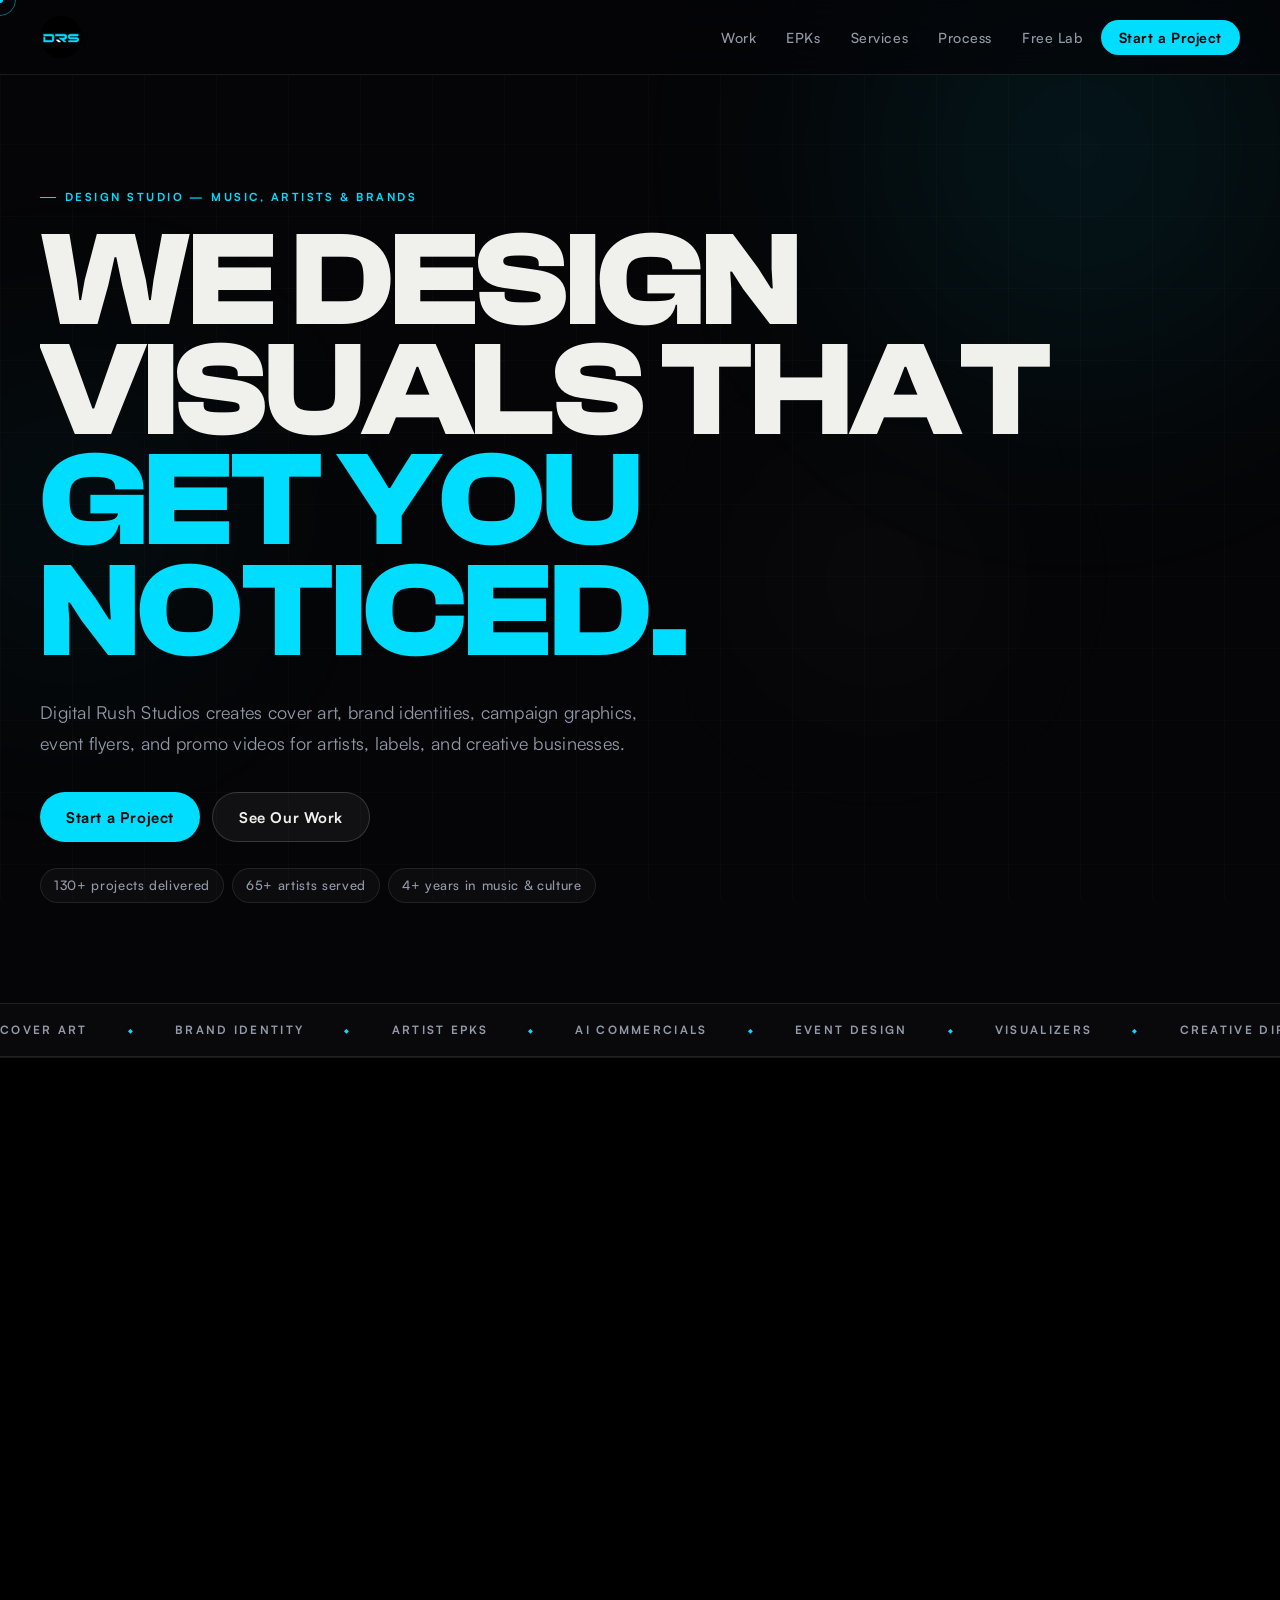
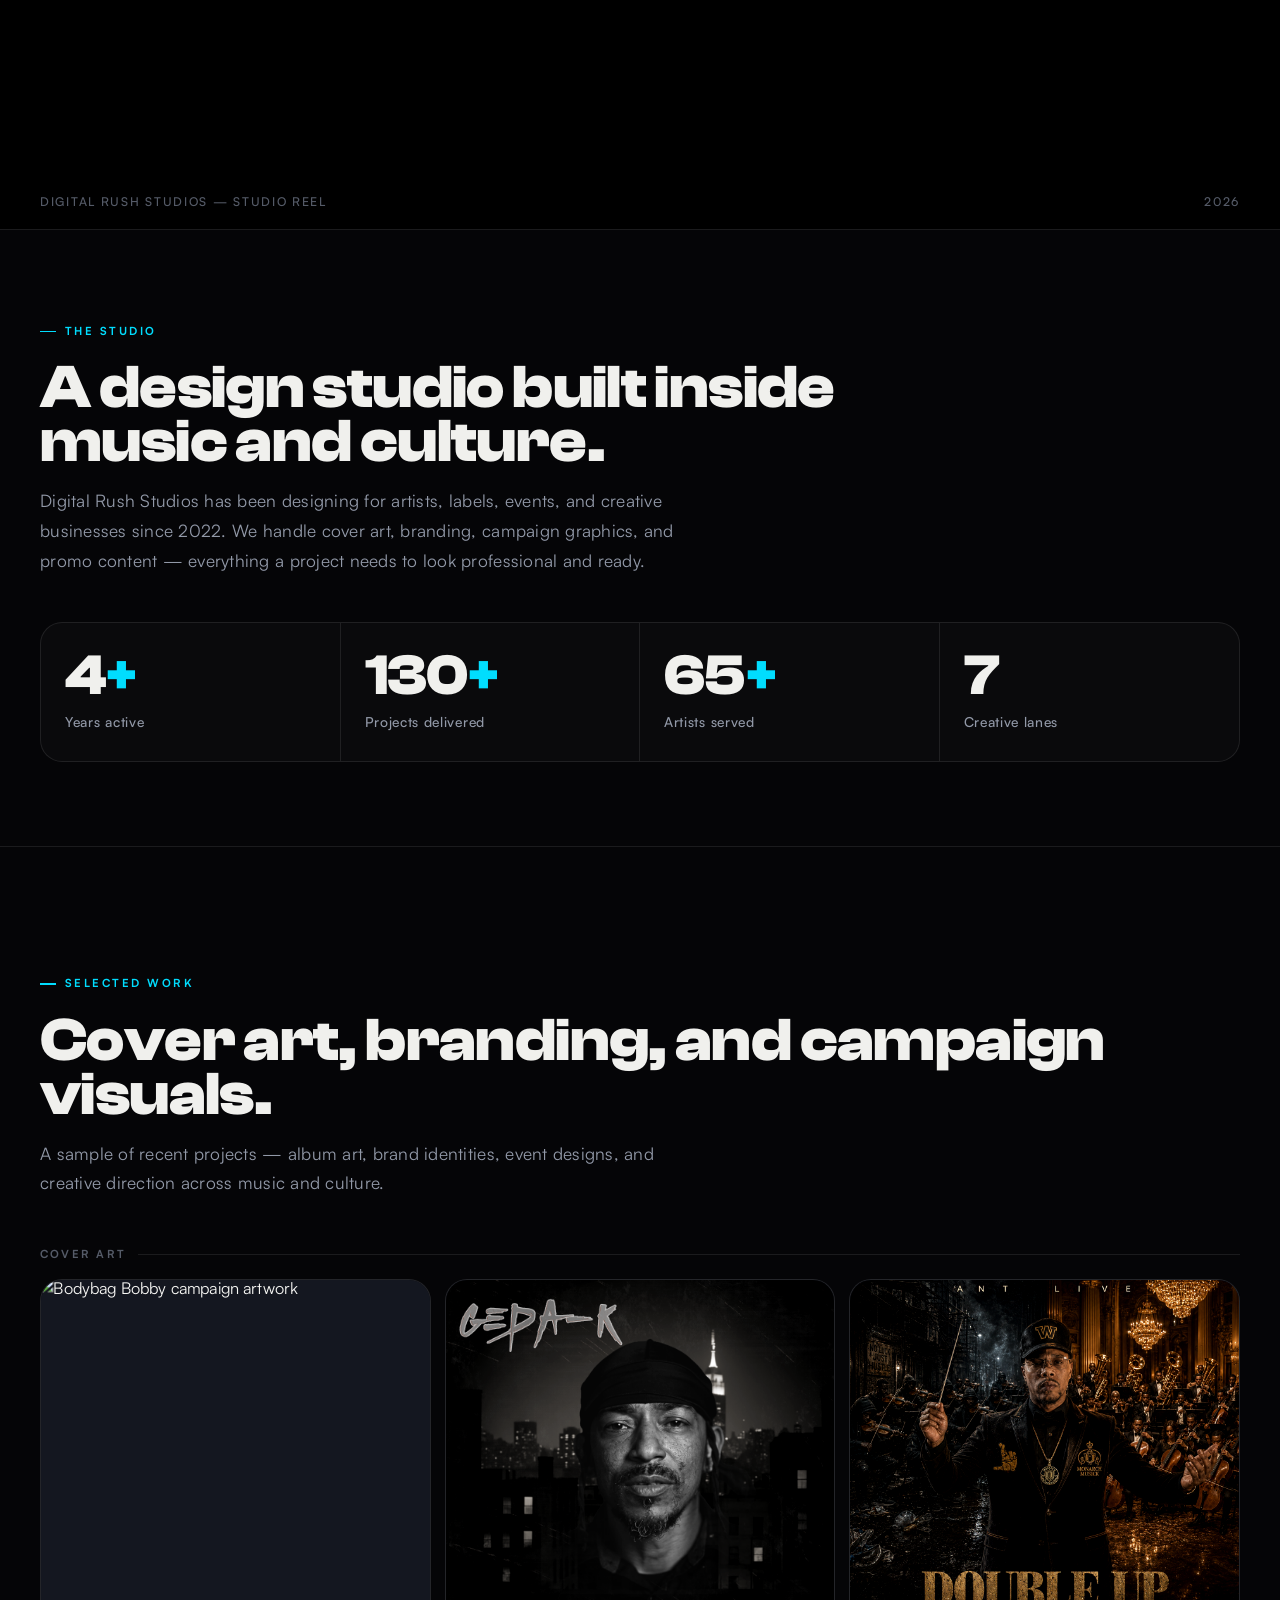
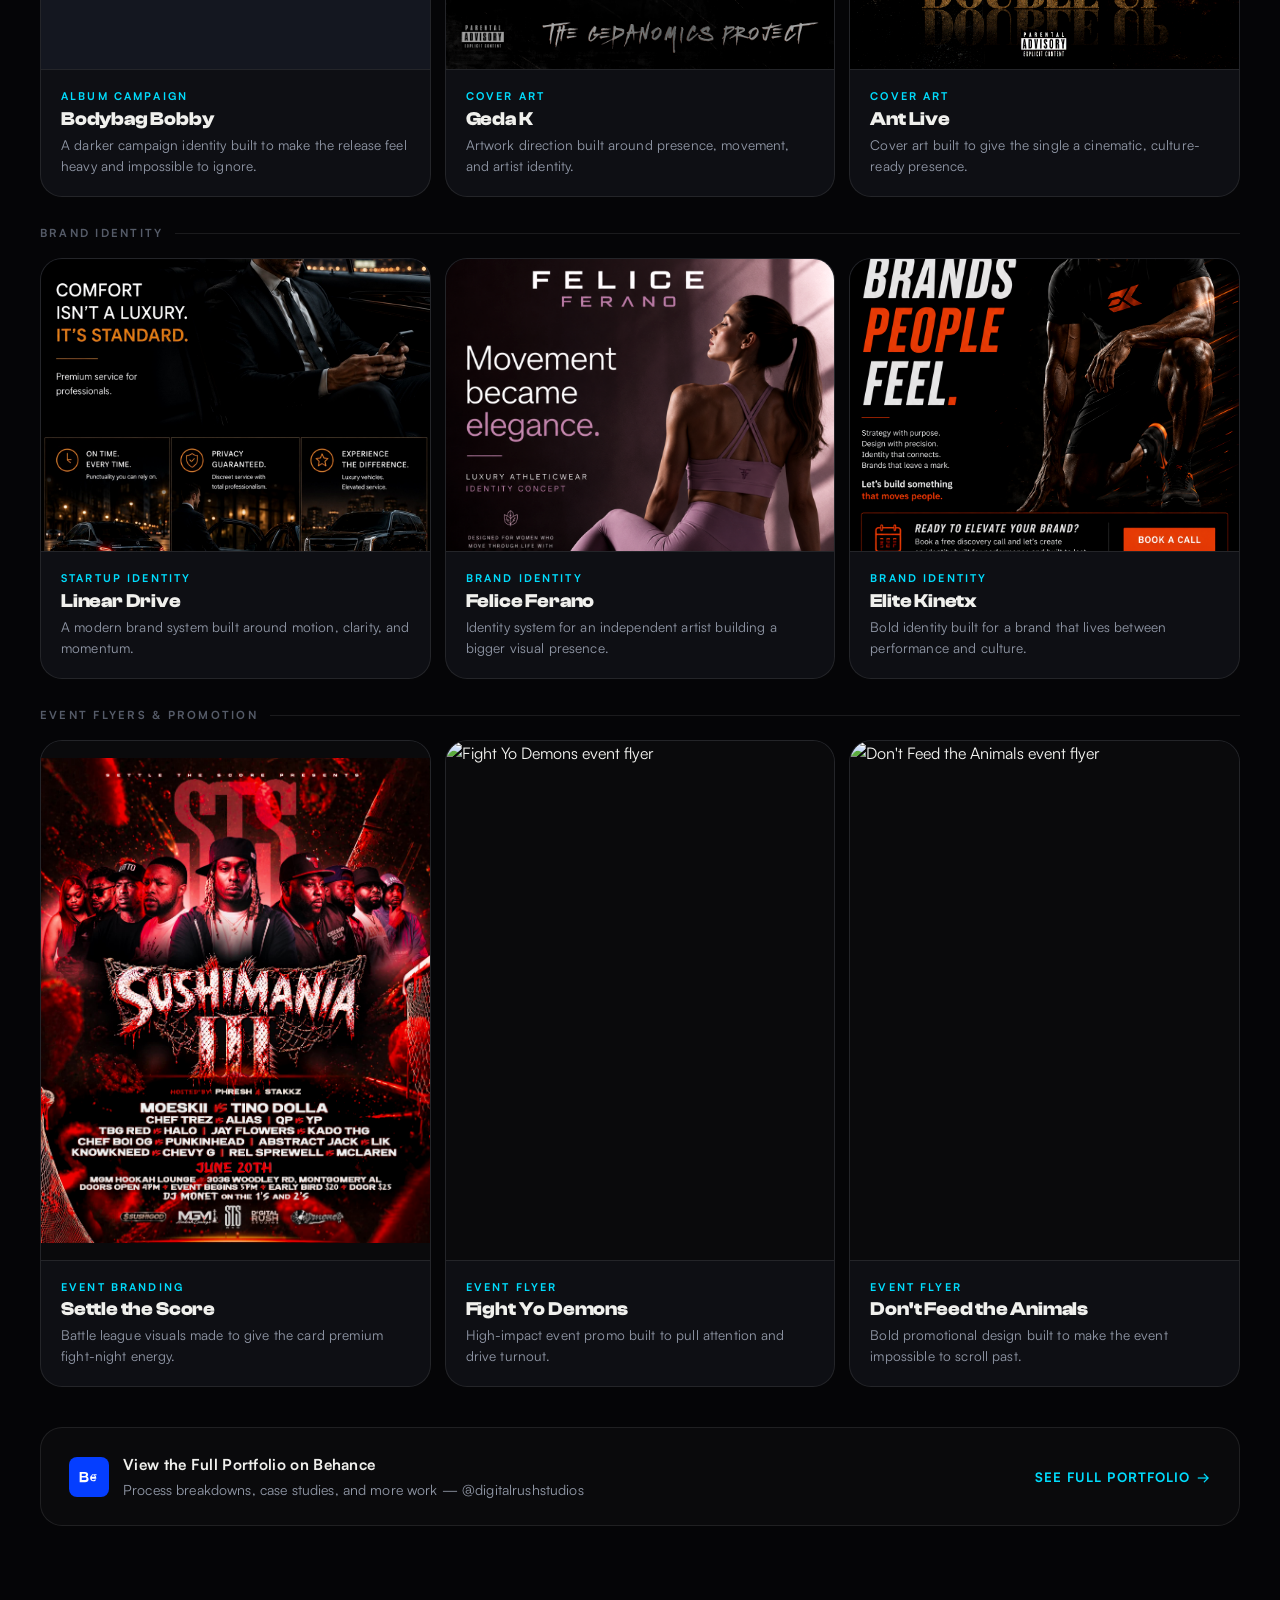
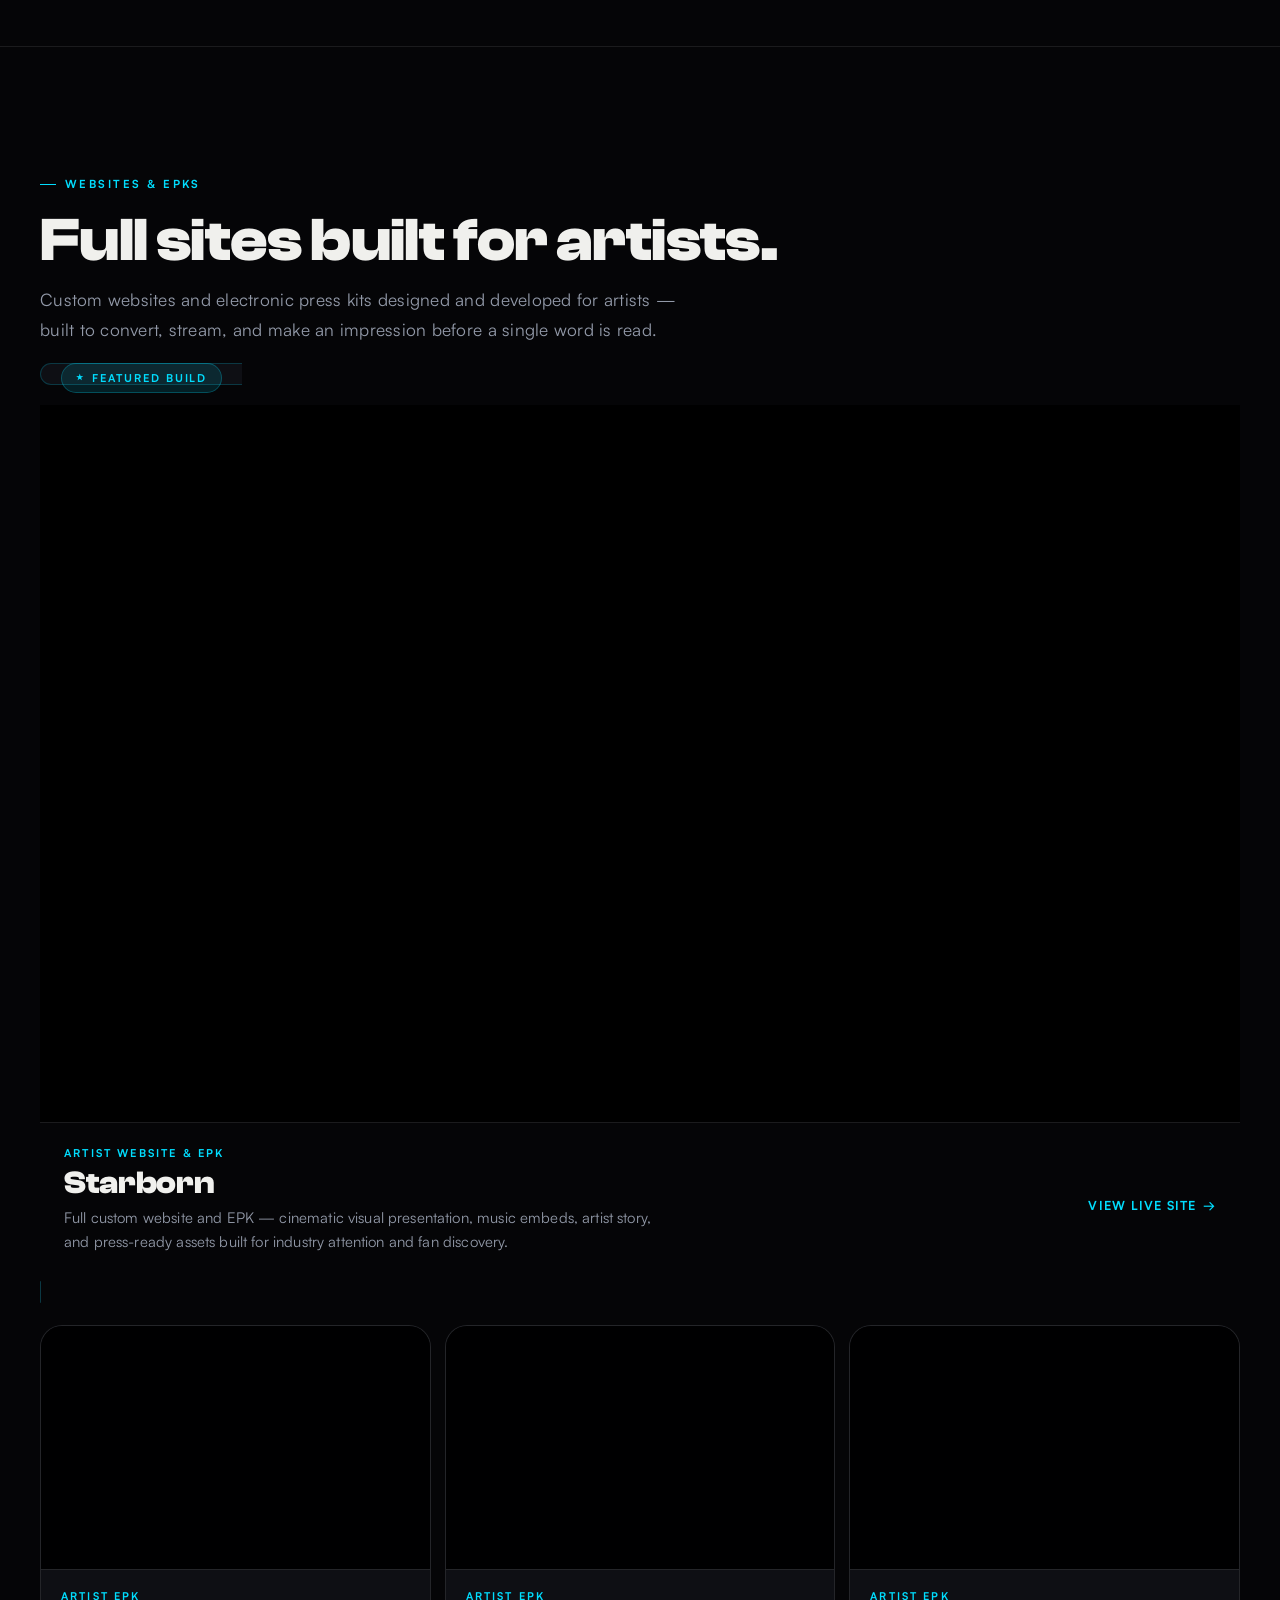
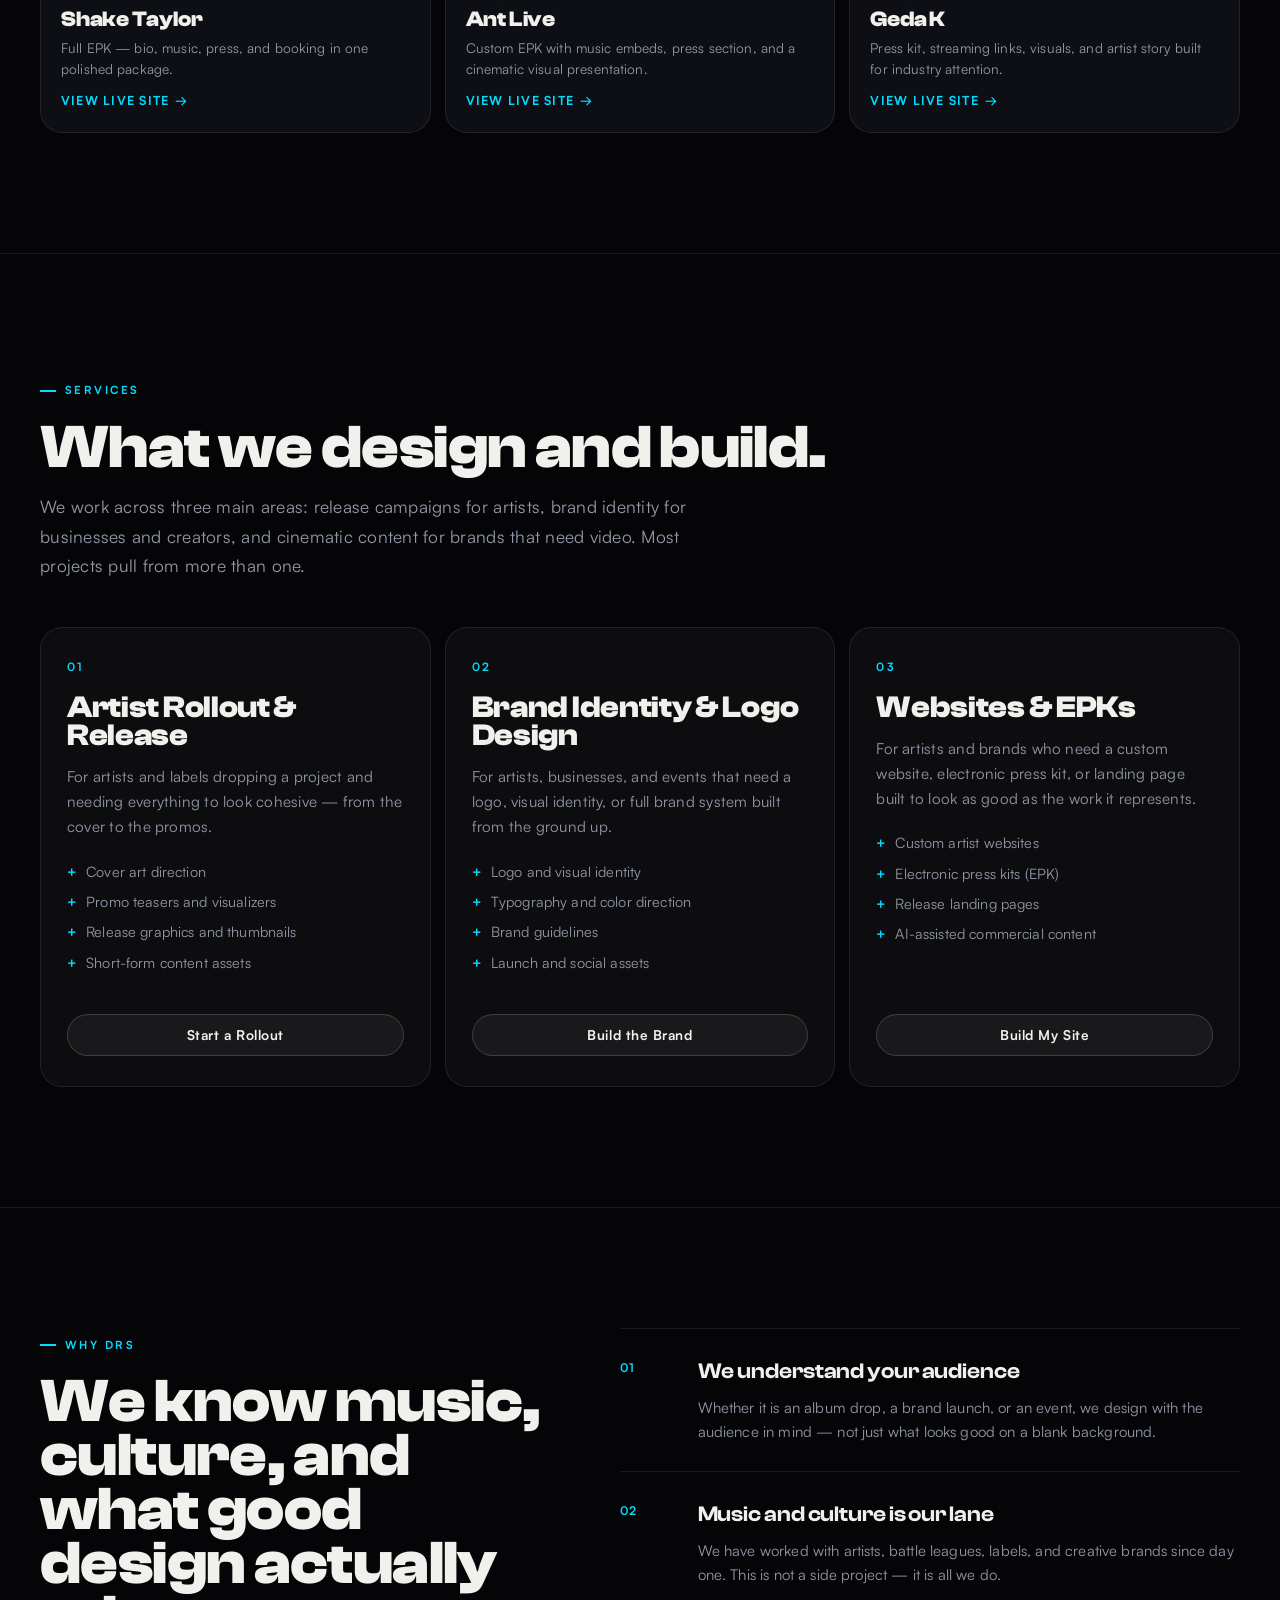
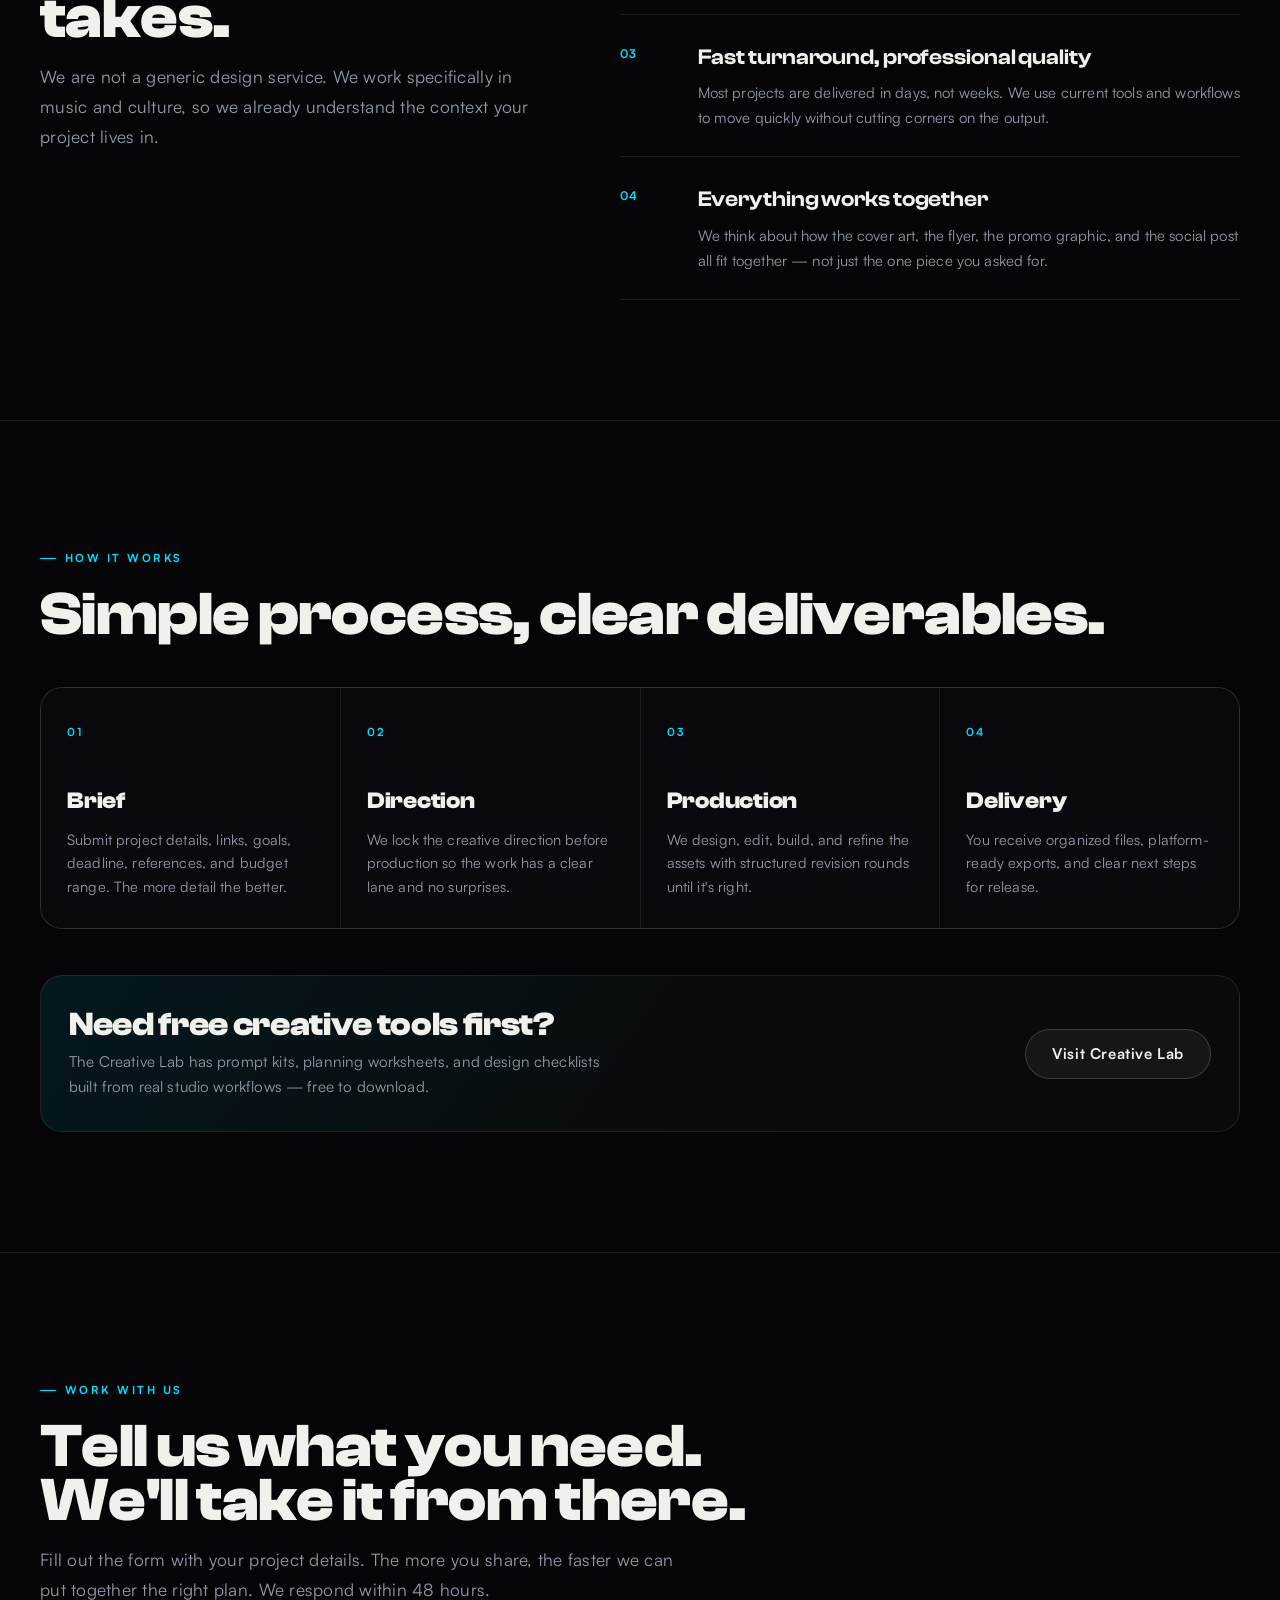
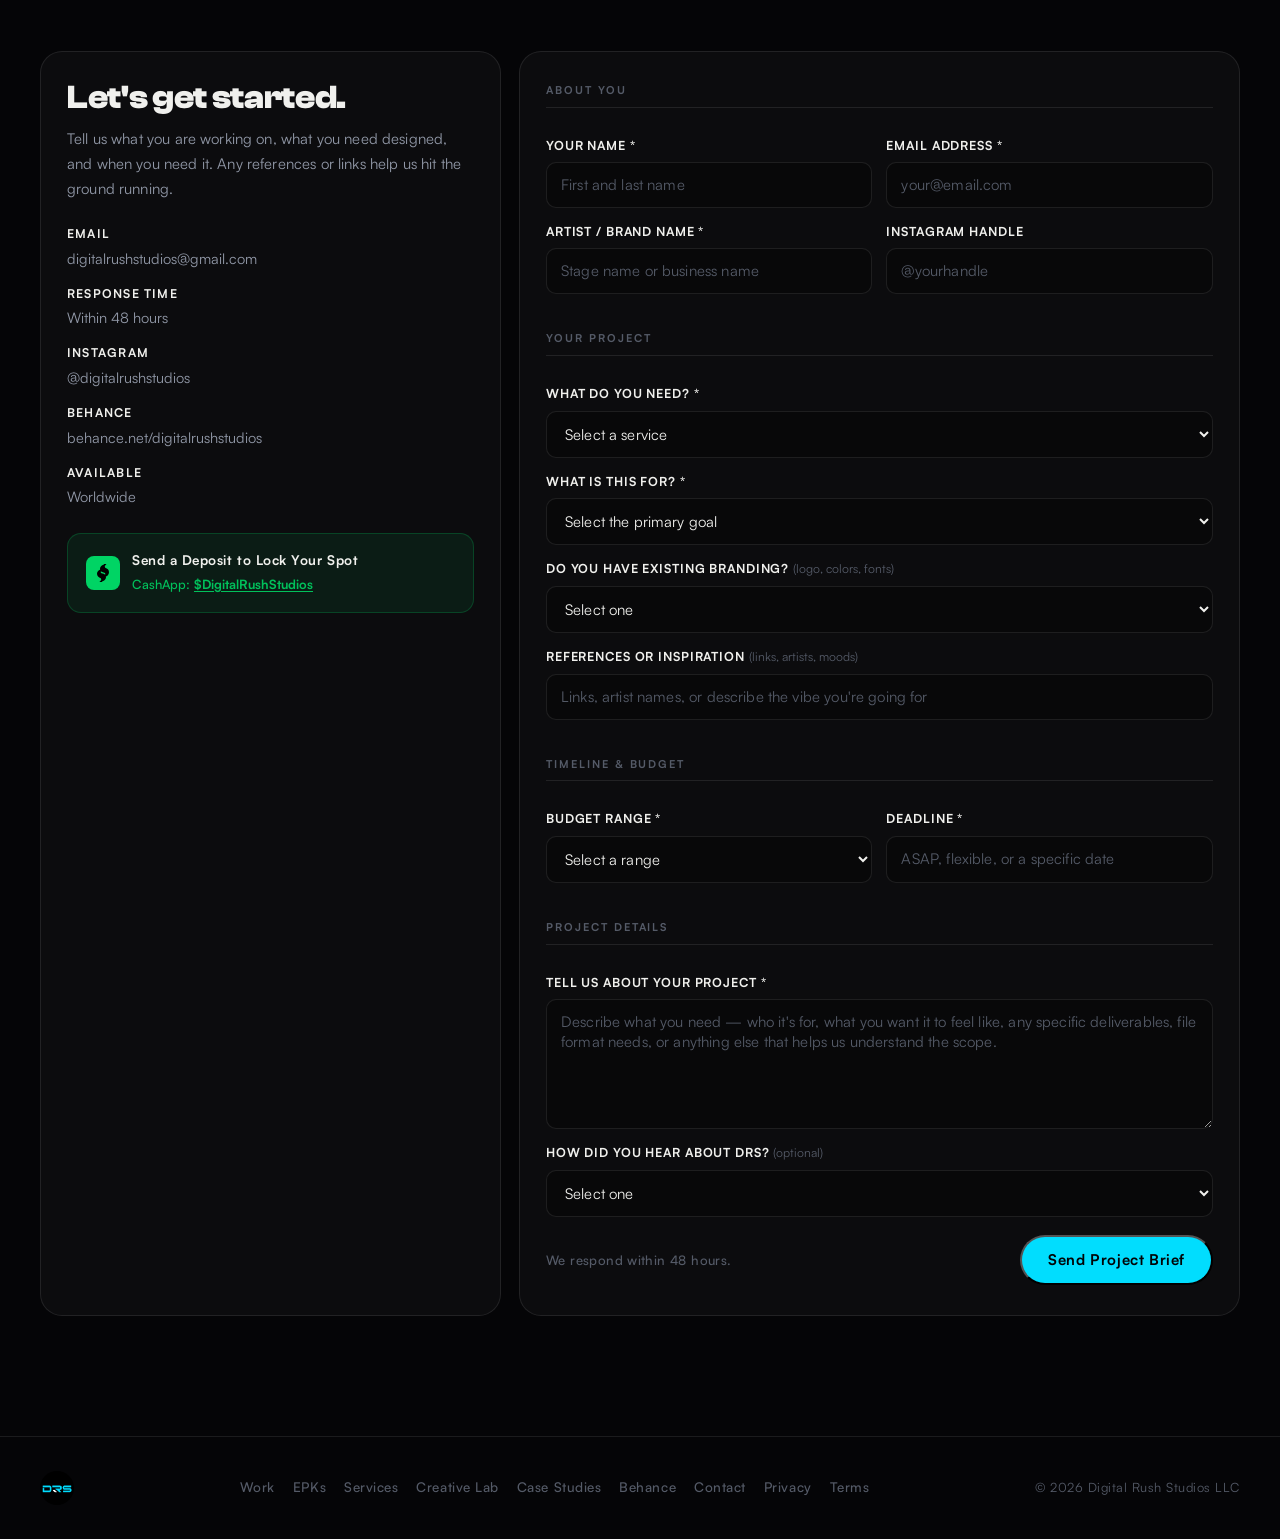
==== commit a0608a8c: "Add FYD + DFTA flyers, fix image cropping, split work rows - Event flyers row: Settle the Score, Fig" ====
--- a/index.html
+++ b/index.html
@@ -247,15 +247,19 @@
       box-shadow:0 20px 60px rgba(0,0,0,.5),0 0 30px rgba(1,221,254,.06);
     }
     .wc-img { width:100%; overflow:hidden; flex-shrink:0; background:var(--panel-2); }
-    .wc-img.sq  { aspect-ratio:1/1; }
+    .wc-img.sq      { aspect-ratio:1/1; }
     .wc-img.wideish { aspect-ratio:4/3; }
+    .wc-img.flyer   { aspect-ratio:3/4; background:#0a0a0c; }
     .wc-img img {
       width:100%; height:100%; object-fit:cover;
       transform:scale(1.02);
       transition:transform .8s var(--ease),filter .8s var(--ease);
       filter:saturate(.88) contrast(1.06);
     }
-    .work-card:hover .wc-img img { transform:scale(1.09); filter:saturate(1.12) contrast(1.08); }
+    /* Flyer images show full — no crop */
+    .wc-img.flyer img { object-fit:contain; transform:none; padding:0; }
+    .work-card:hover .wc-img:not(.flyer) img { transform:scale(1.09); filter:saturate(1.12) contrast(1.08); }
+    .work-card:hover .wc-img.flyer img { filter:saturate(1.08) contrast(1.06); }
     .wc-info { padding:18px 20px 20px; border-top:1px solid var(--line); flex:1; }
     .wc-type {
       display:block; color:var(--accent); font-family:'Satoshi',sans-serif;
@@ -725,10 +729,10 @@
           </div>
         </div>
 
-        <!-- Branding + Event Row -->
+        <!-- Branding Row -->
         <div class="work-row">
-          <div class="row-label"><span>Branding &amp; Design</span></div>
-          <div class="work-grid-4">
+          <div class="row-label"><span>Brand Identity</span></div>
+          <div class="work-grid-3">
             <article class="work-card reveal">
               <div class="wc-img wideish"><img src="portfolio/linear-drive-brand-identity.png" alt="Linear Drive brand identity" loading="lazy" /></div>
               <div class="wc-info">
@@ -753,12 +757,35 @@
                 <p class="wc-note">Bold identity built for a brand that lives between performance and culture.</p>
               </div>
             </article>
-            <article class="work-card reveal reveal-d3">
-              <div class="wc-img wideish"><img src="portfolio/sushimania-3-event-design.png" alt="Settle the Score event design" loading="lazy" /></div>
+          </div>
+        </div>
+
+        <!-- Event Flyers Row -->
+        <div class="work-row">
+          <div class="row-label"><span>Event Flyers &amp; Promotion</span></div>
+          <div class="work-grid-3">
+            <article class="work-card reveal">
+              <div class="wc-img flyer"><img src="portfolio/sushimania-3-event-design.png" alt="Sushimania 3 event flyer" loading="lazy" /></div>
               <div class="wc-info">
                 <span class="wc-type">Event Branding</span>
                 <h3 class="wc-title">Settle the Score</h3>
                 <p class="wc-note">Battle league visuals made to give the card premium fight-night energy.</p>
+              </div>
+            </article>
+            <article class="work-card reveal reveal-d1">
+              <div class="wc-img flyer"><img src="portfolio/FYD Flyer.png" alt="Fight Yo Demons event flyer" loading="lazy" /></div>
+              <div class="wc-info">
+                <span class="wc-type">Event Flyer</span>
+                <h3 class="wc-title">Fight Yo Demons</h3>
+                <p class="wc-note">High-impact event promo built to pull attention and drive turnout.</p>
+              </div>
+            </article>
+            <article class="work-card reveal reveal-d2">
+              <div class="wc-img flyer"><img src="portfolio/DFTA_Flyer.png" alt="Don't Feed the Animals event flyer" loading="lazy" /></div>
+              <div class="wc-info">
+                <span class="wc-type">Event Flyer</span>
+                <h3 class="wc-title">Don't Feed the Animals</h3>
+                <p class="wc-note">Bold promotional design built to make the event impossible to scroll past.</p>
               </div>
             </article>
           </div>
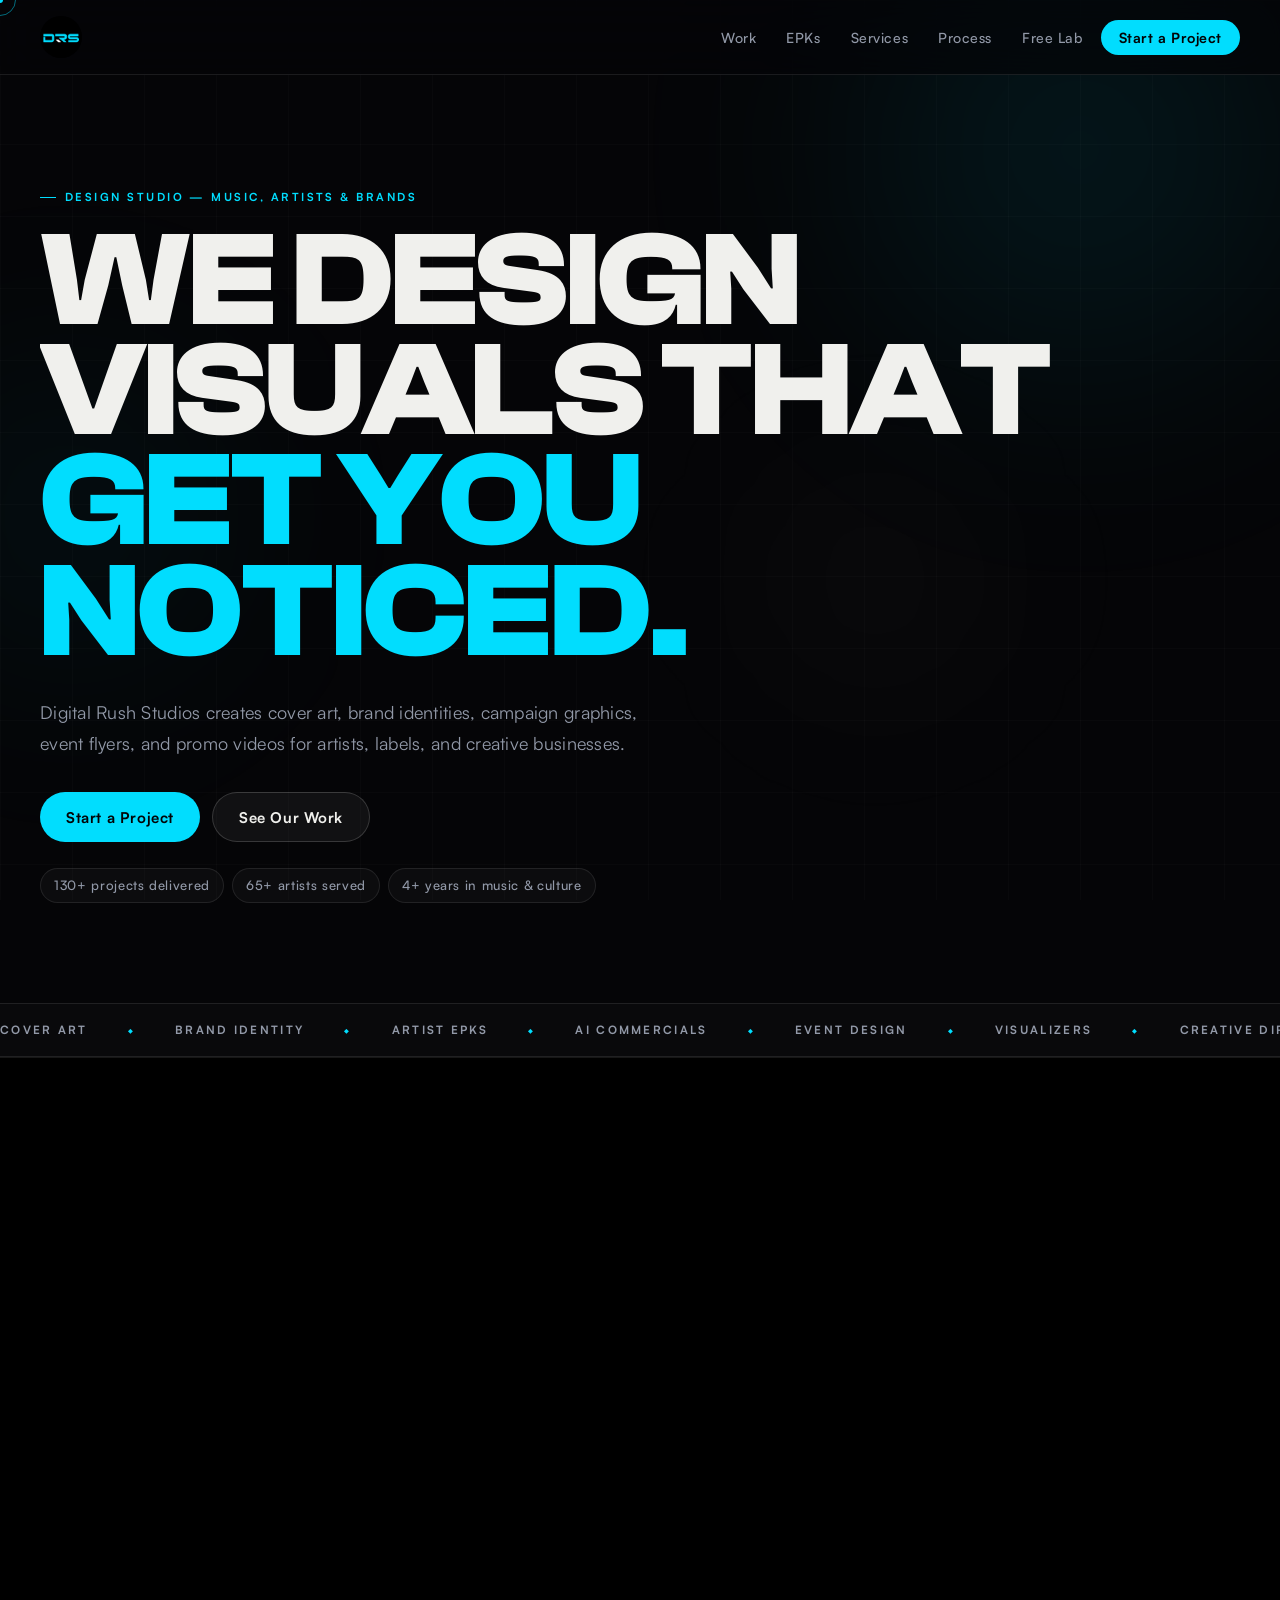
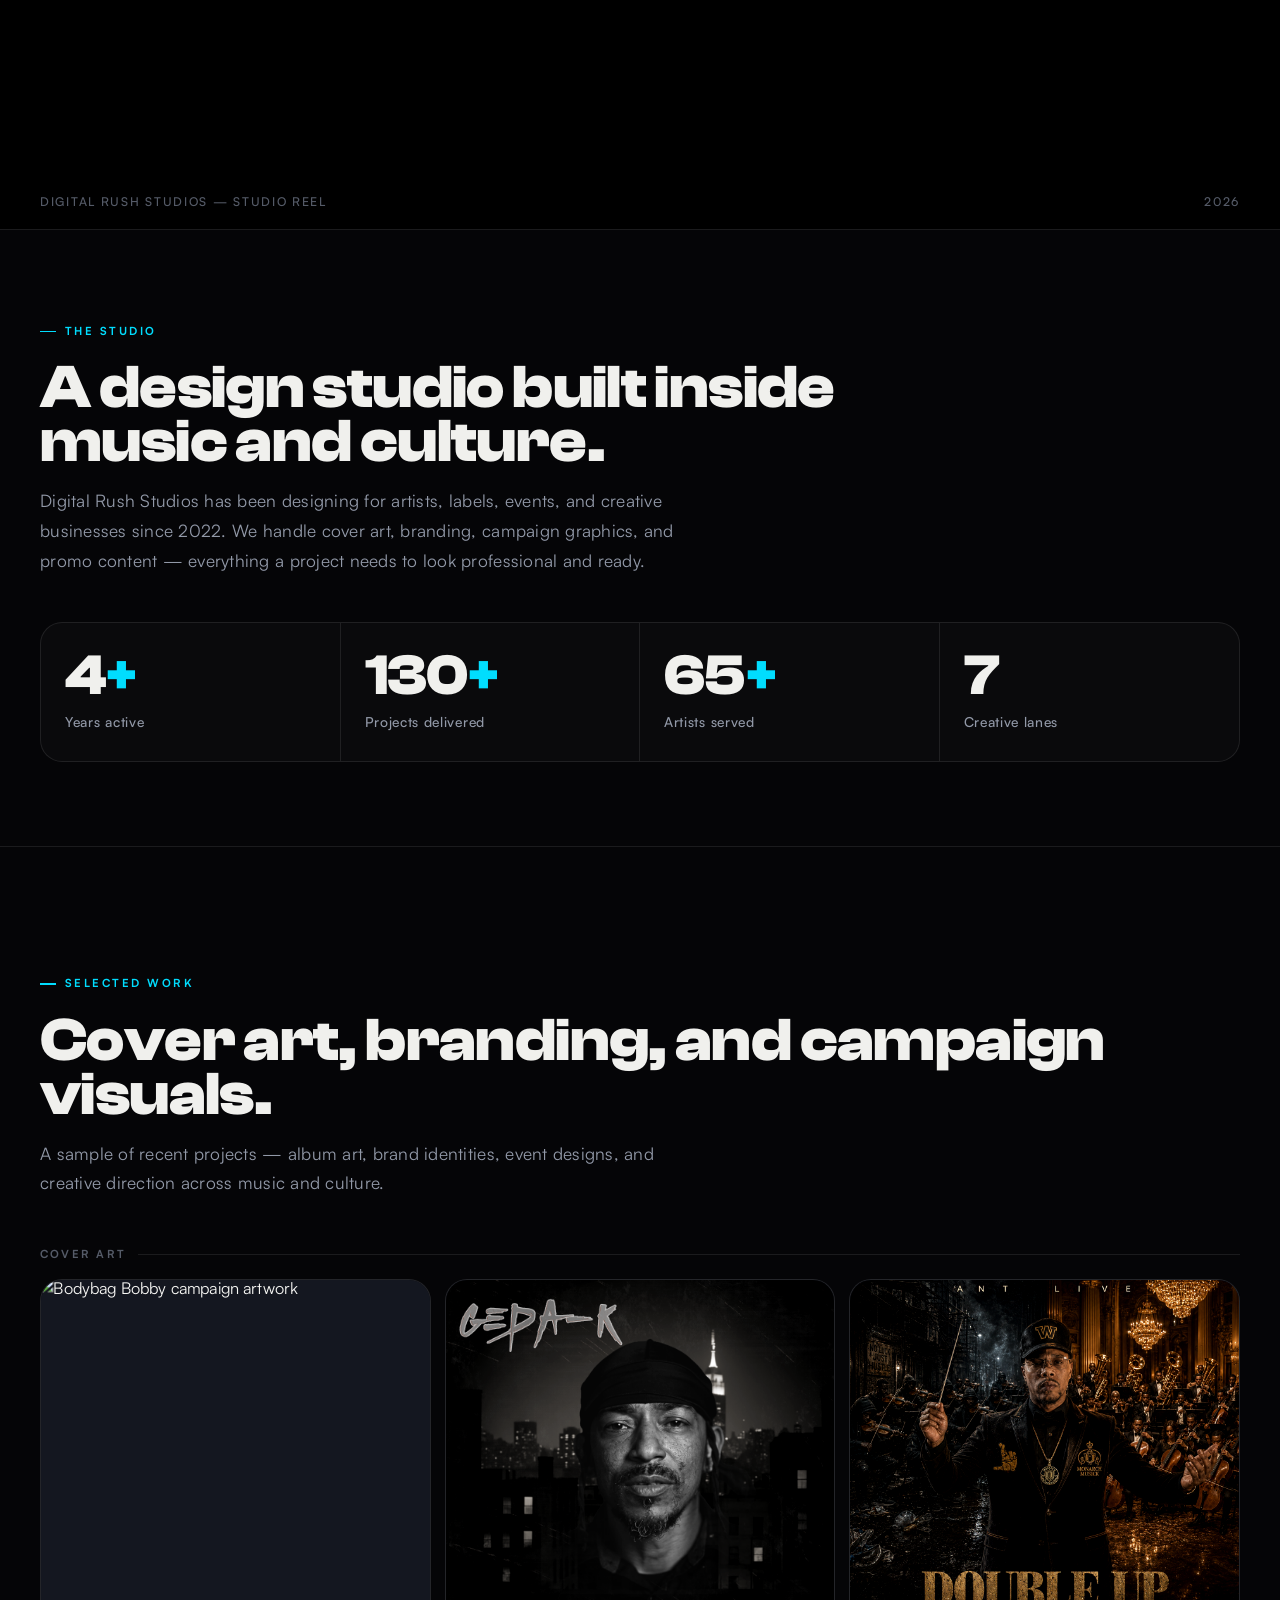
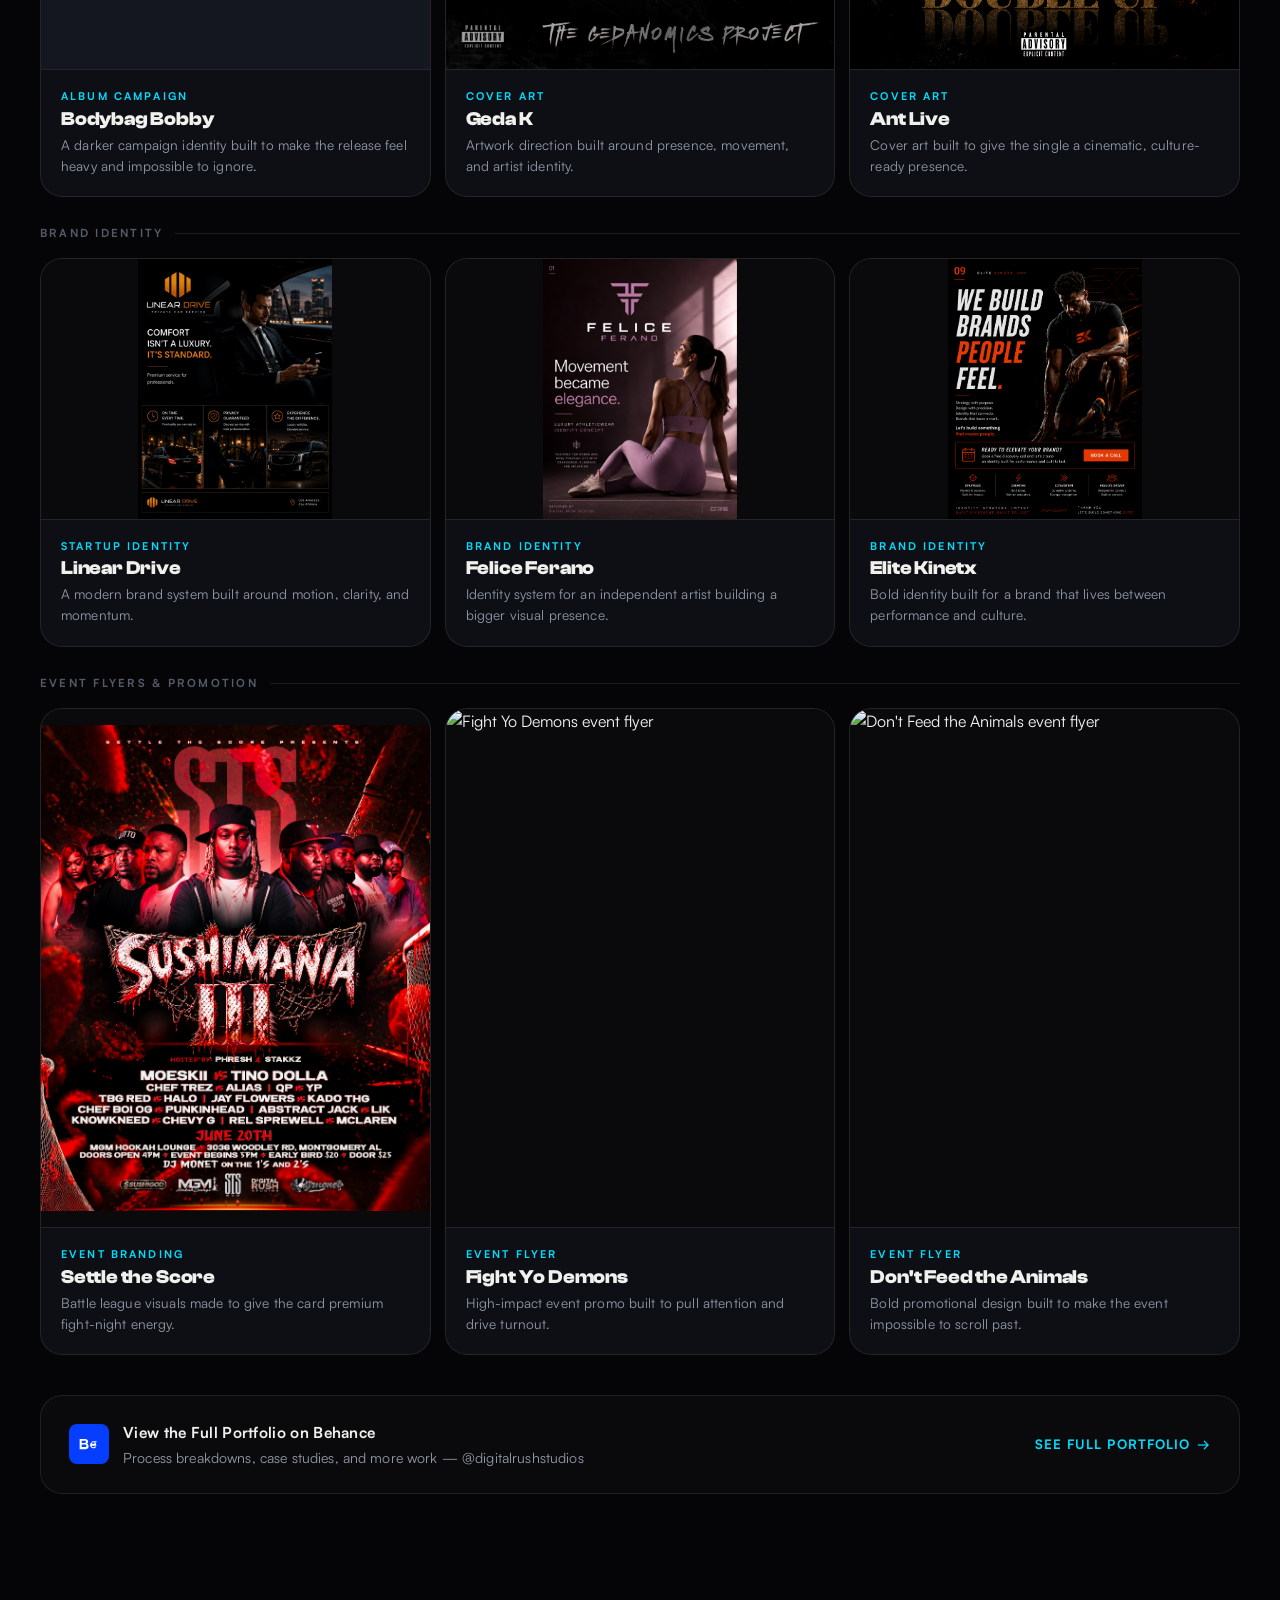
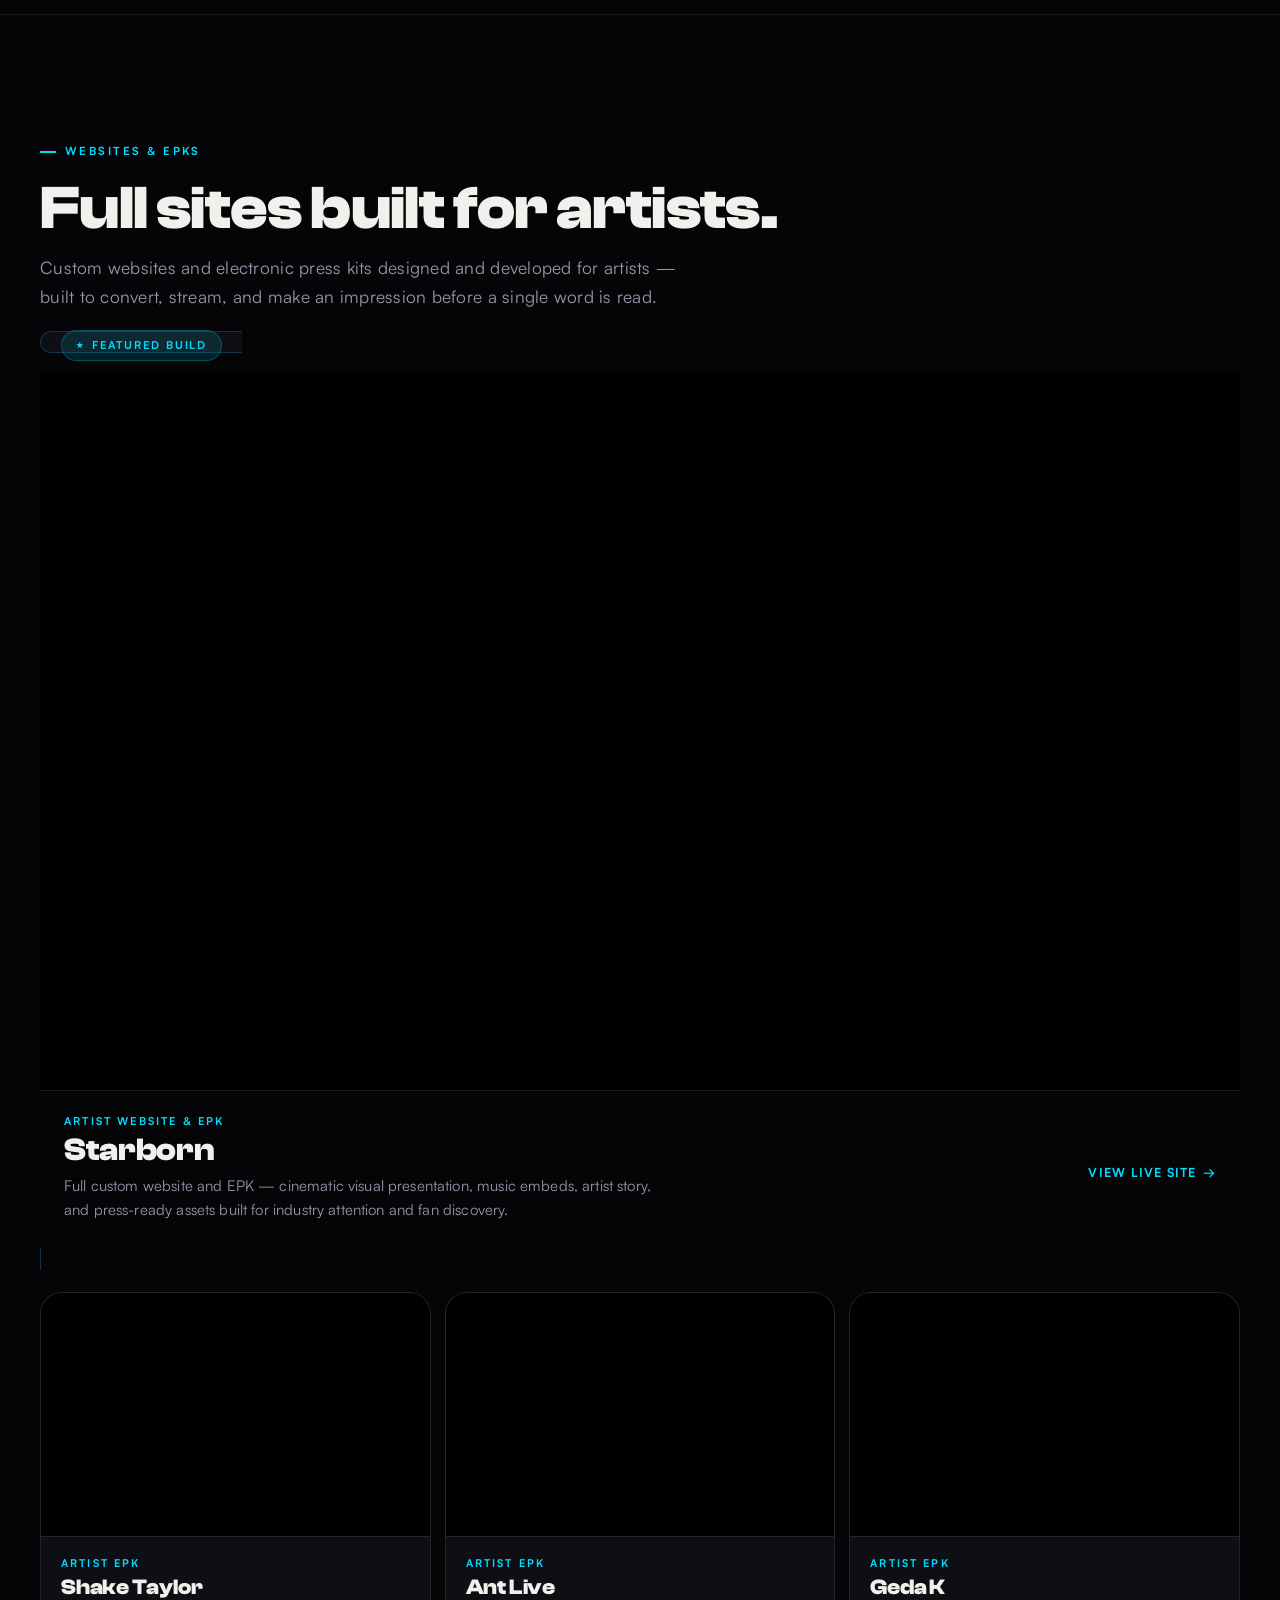
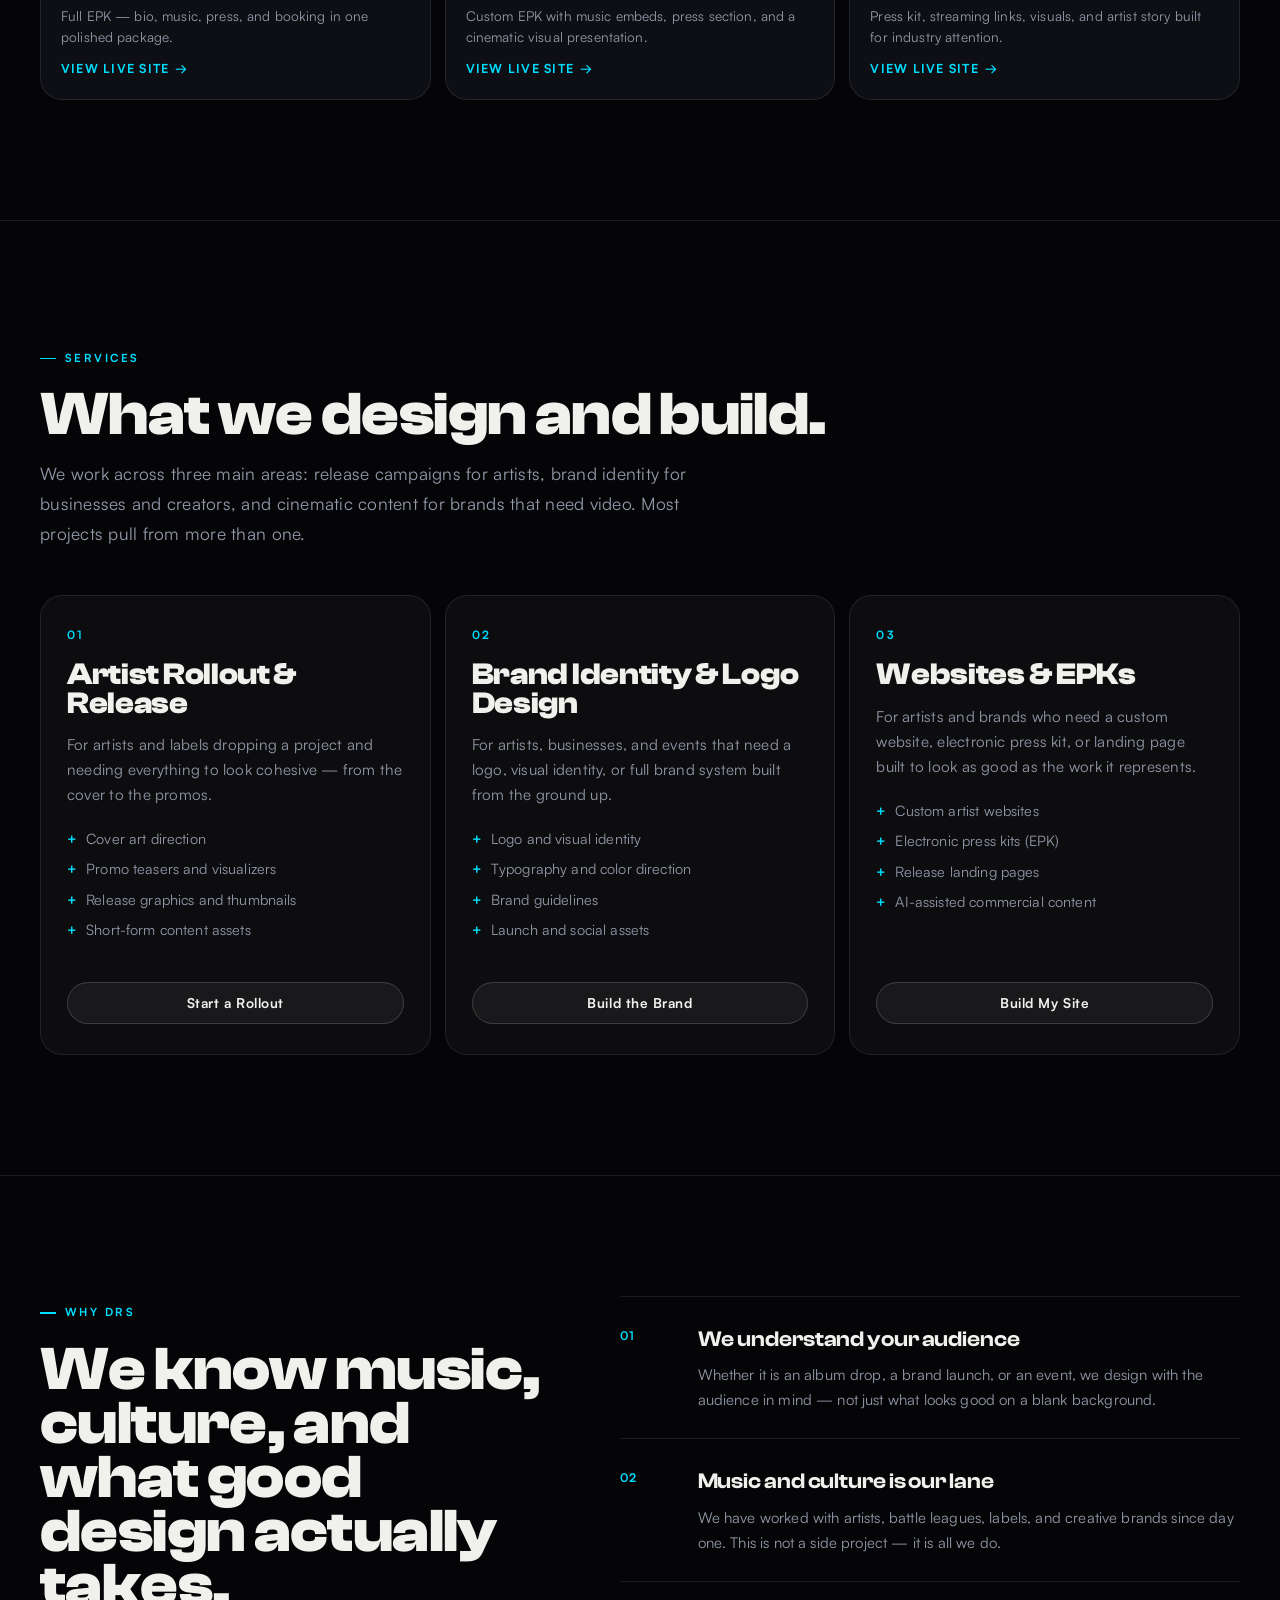
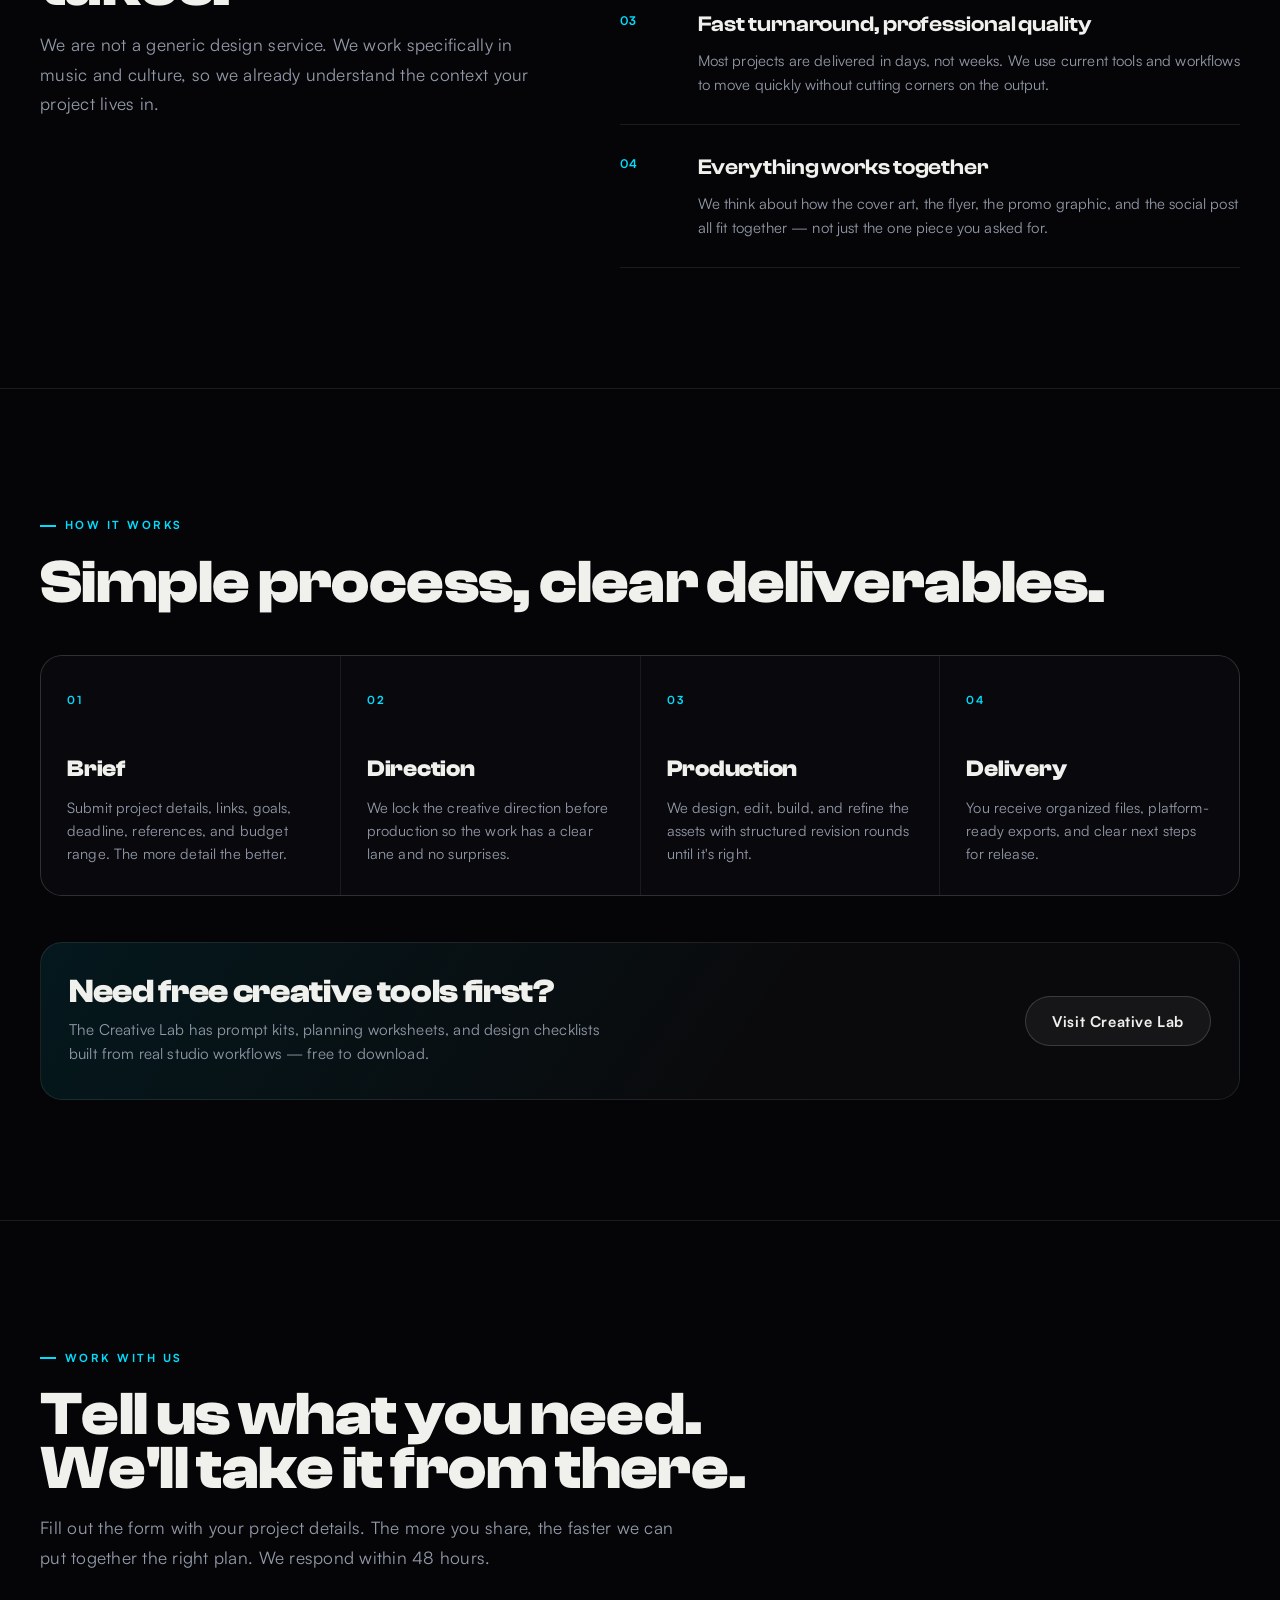
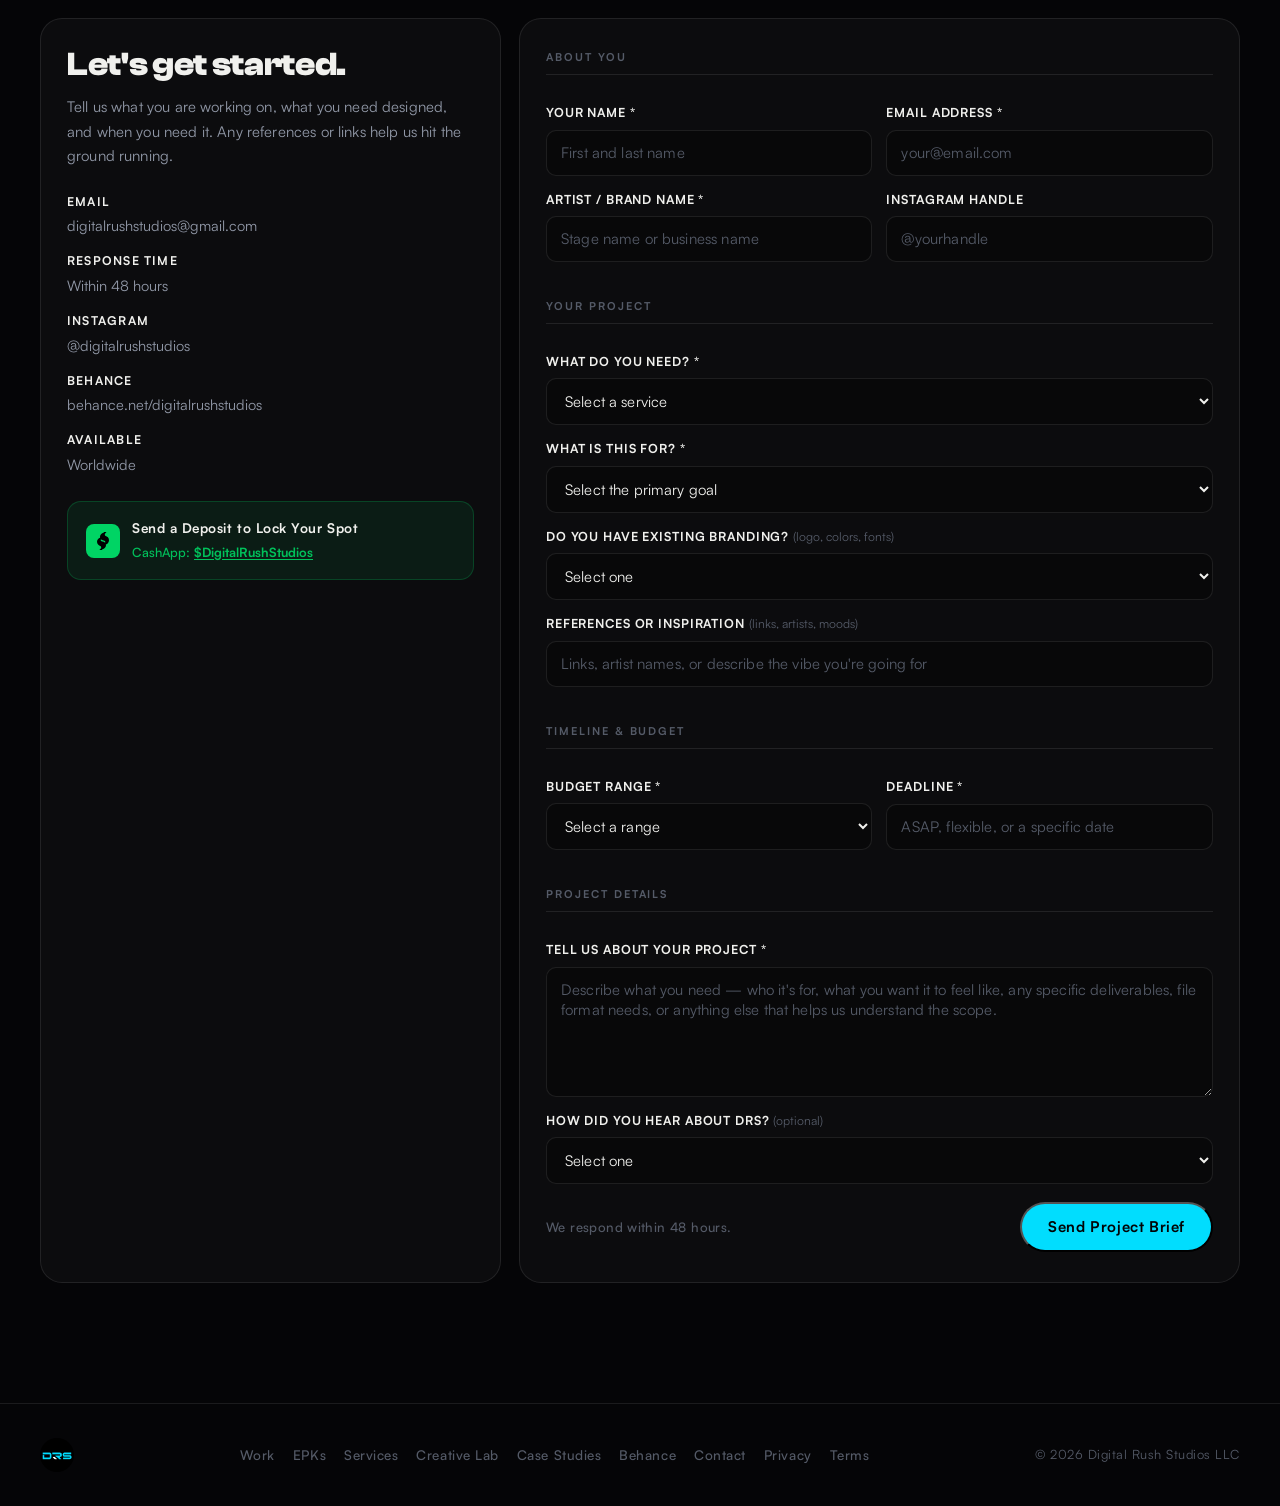
==== commit 2a621d89: "Fix brand identity image cropping — contain + taller aspect ratio - .wc-img.wideish: aspect-ratio 4/" ====
--- a/index.html
+++ b/index.html
@@ -248,7 +248,7 @@
     }
     .wc-img { width:100%; overflow:hidden; flex-shrink:0; background:var(--panel-2); }
     .wc-img.sq      { aspect-ratio:1/1; }
-    .wc-img.wideish { aspect-ratio:4/3; }
+    .wc-img.wideish { aspect-ratio:3/2; background:#0a0a0c; }
     .wc-img.flyer   { aspect-ratio:3/4; background:#0a0a0c; }
     .wc-img img {
       width:100%; height:100%; object-fit:cover;
@@ -256,9 +256,11 @@
       transition:transform .8s var(--ease),filter .8s var(--ease);
       filter:saturate(.88) contrast(1.06);
     }
-    /* Flyer images show full — no crop */
-    .wc-img.flyer img { object-fit:contain; transform:none; padding:0; }
-    .work-card:hover .wc-img:not(.flyer) img { transform:scale(1.09); filter:saturate(1.12) contrast(1.08); }
+    /* Brand identity and flyer images — show full, no crop */
+    .wc-img.wideish img { object-fit:contain; transform:none; }
+    .wc-img.flyer img   { object-fit:contain; transform:none; }
+    .work-card:hover .wc-img.sq img { transform:scale(1.09); filter:saturate(1.12) contrast(1.08); }
+    .work-card:hover .wc-img.wideish img,
     .work-card:hover .wc-img.flyer img { filter:saturate(1.08) contrast(1.06); }
     .wc-info { padding:18px 20px 20px; border-top:1px solid var(--line); flex:1; }
     .wc-type {
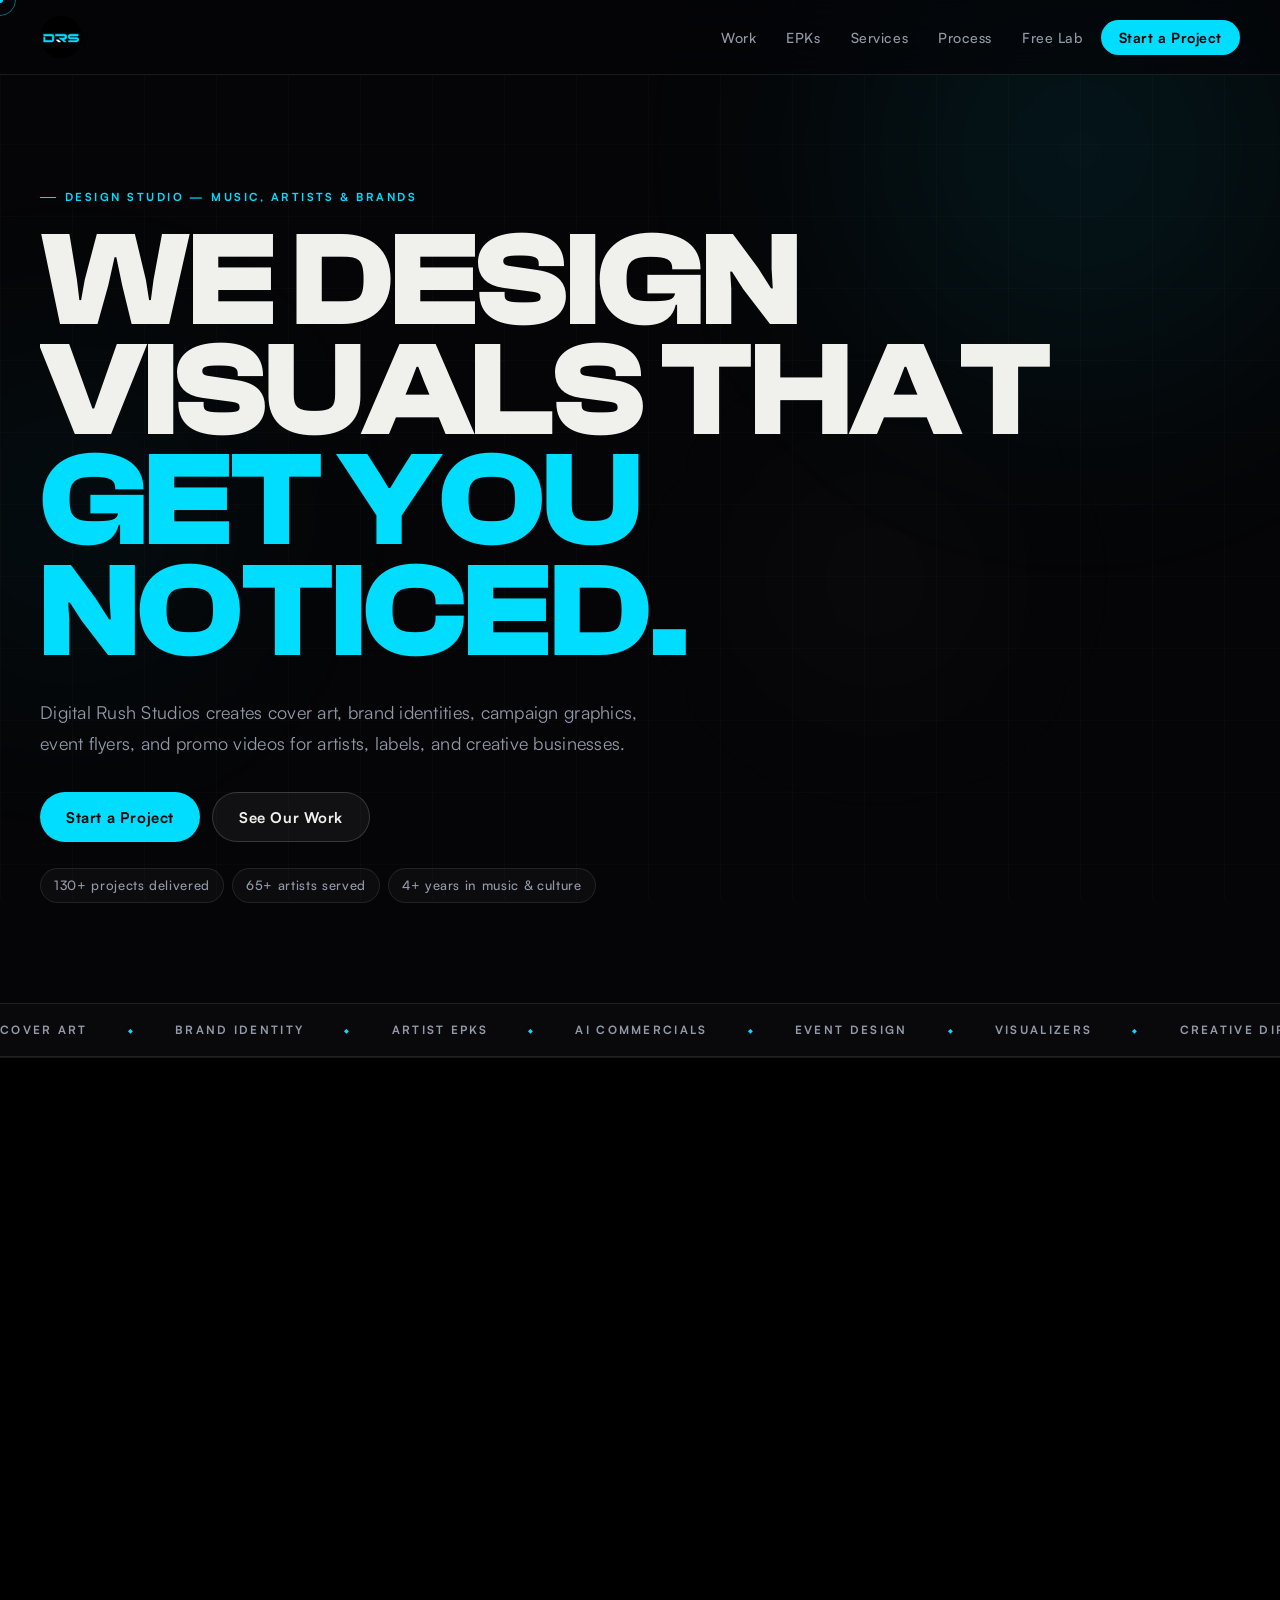
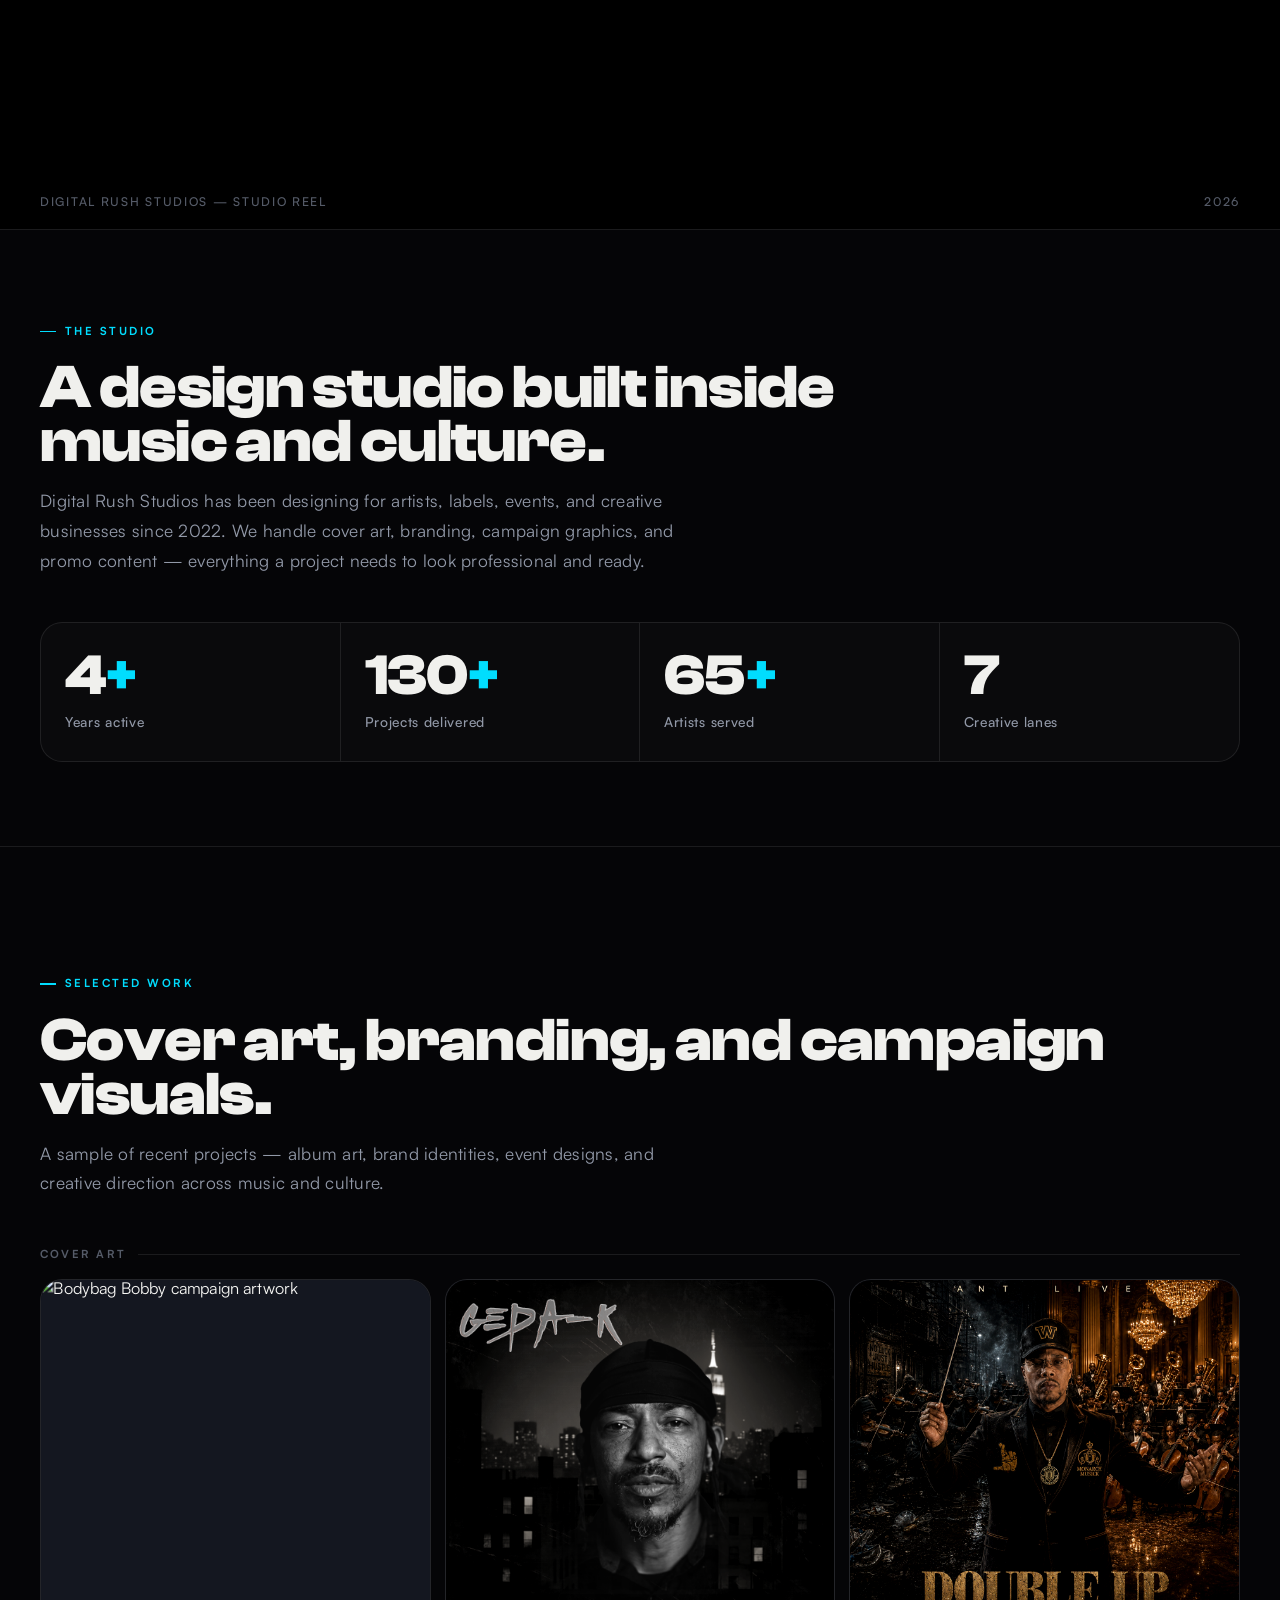
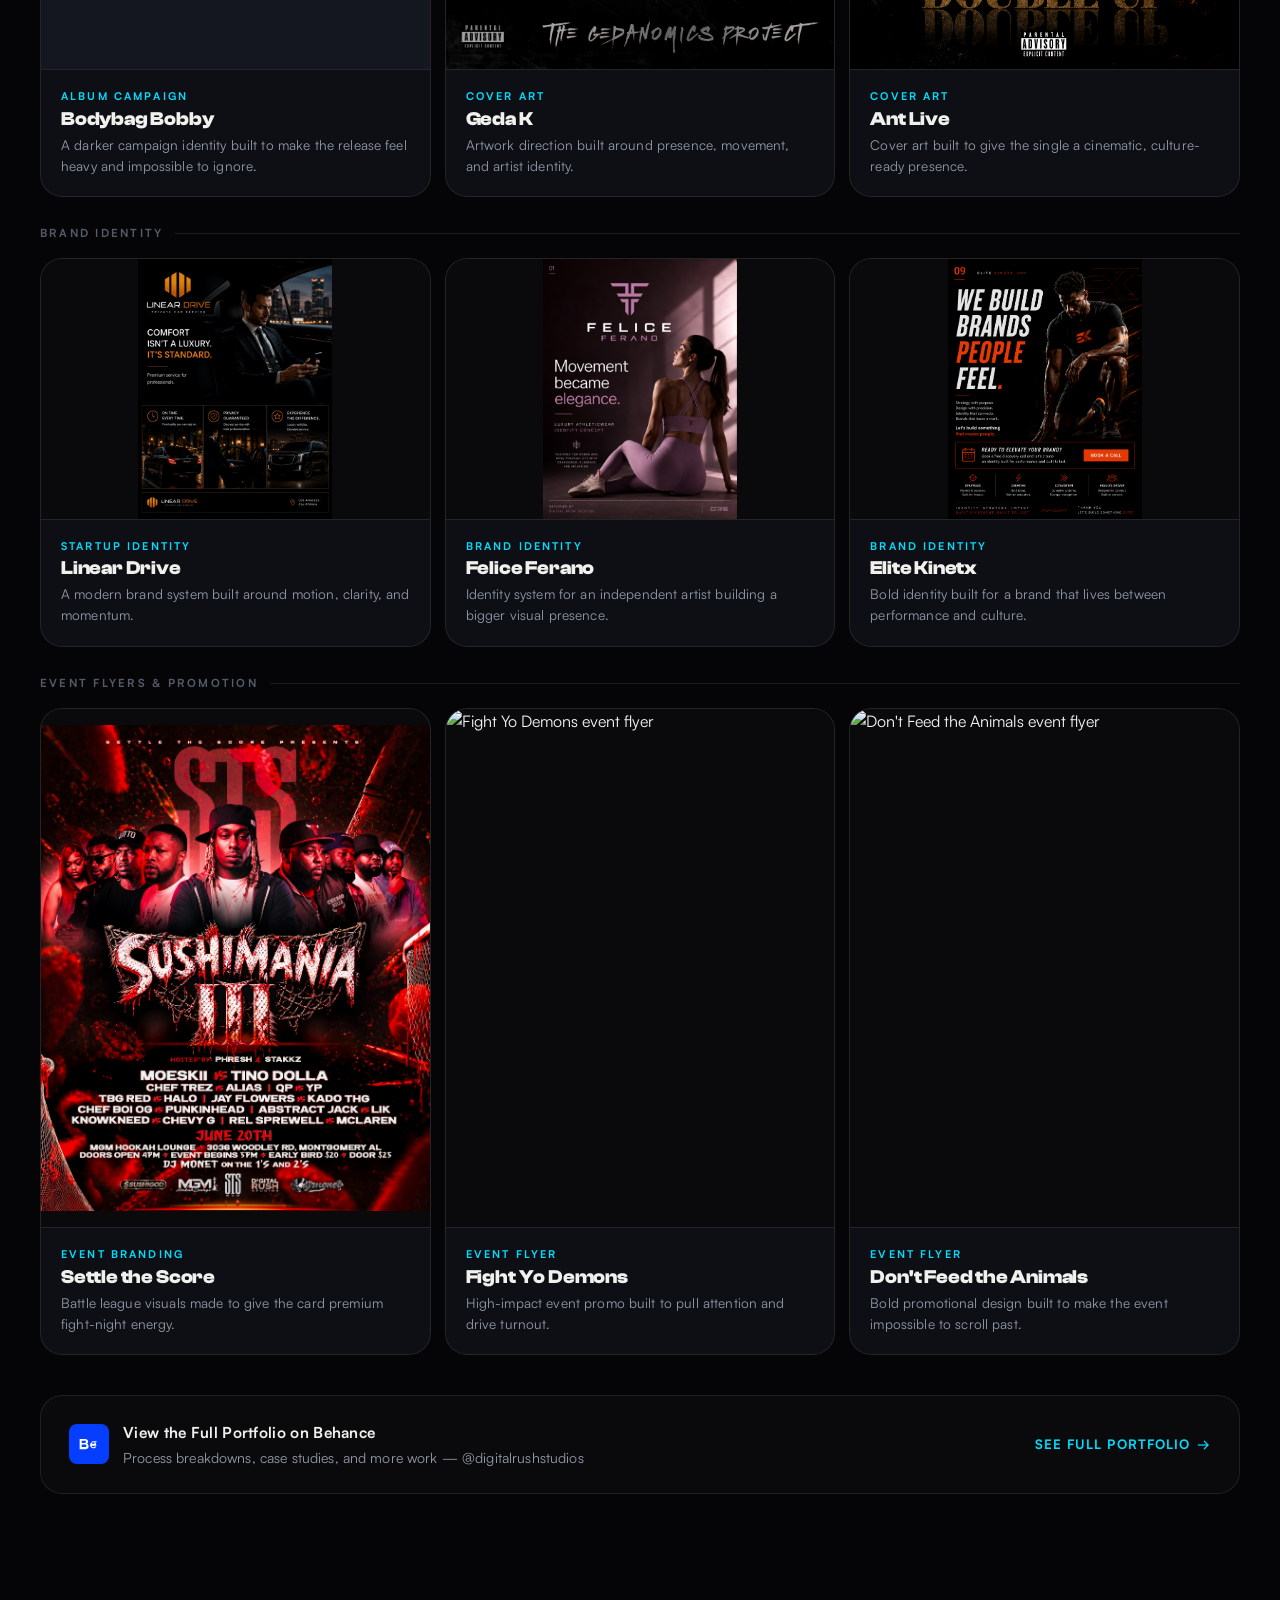
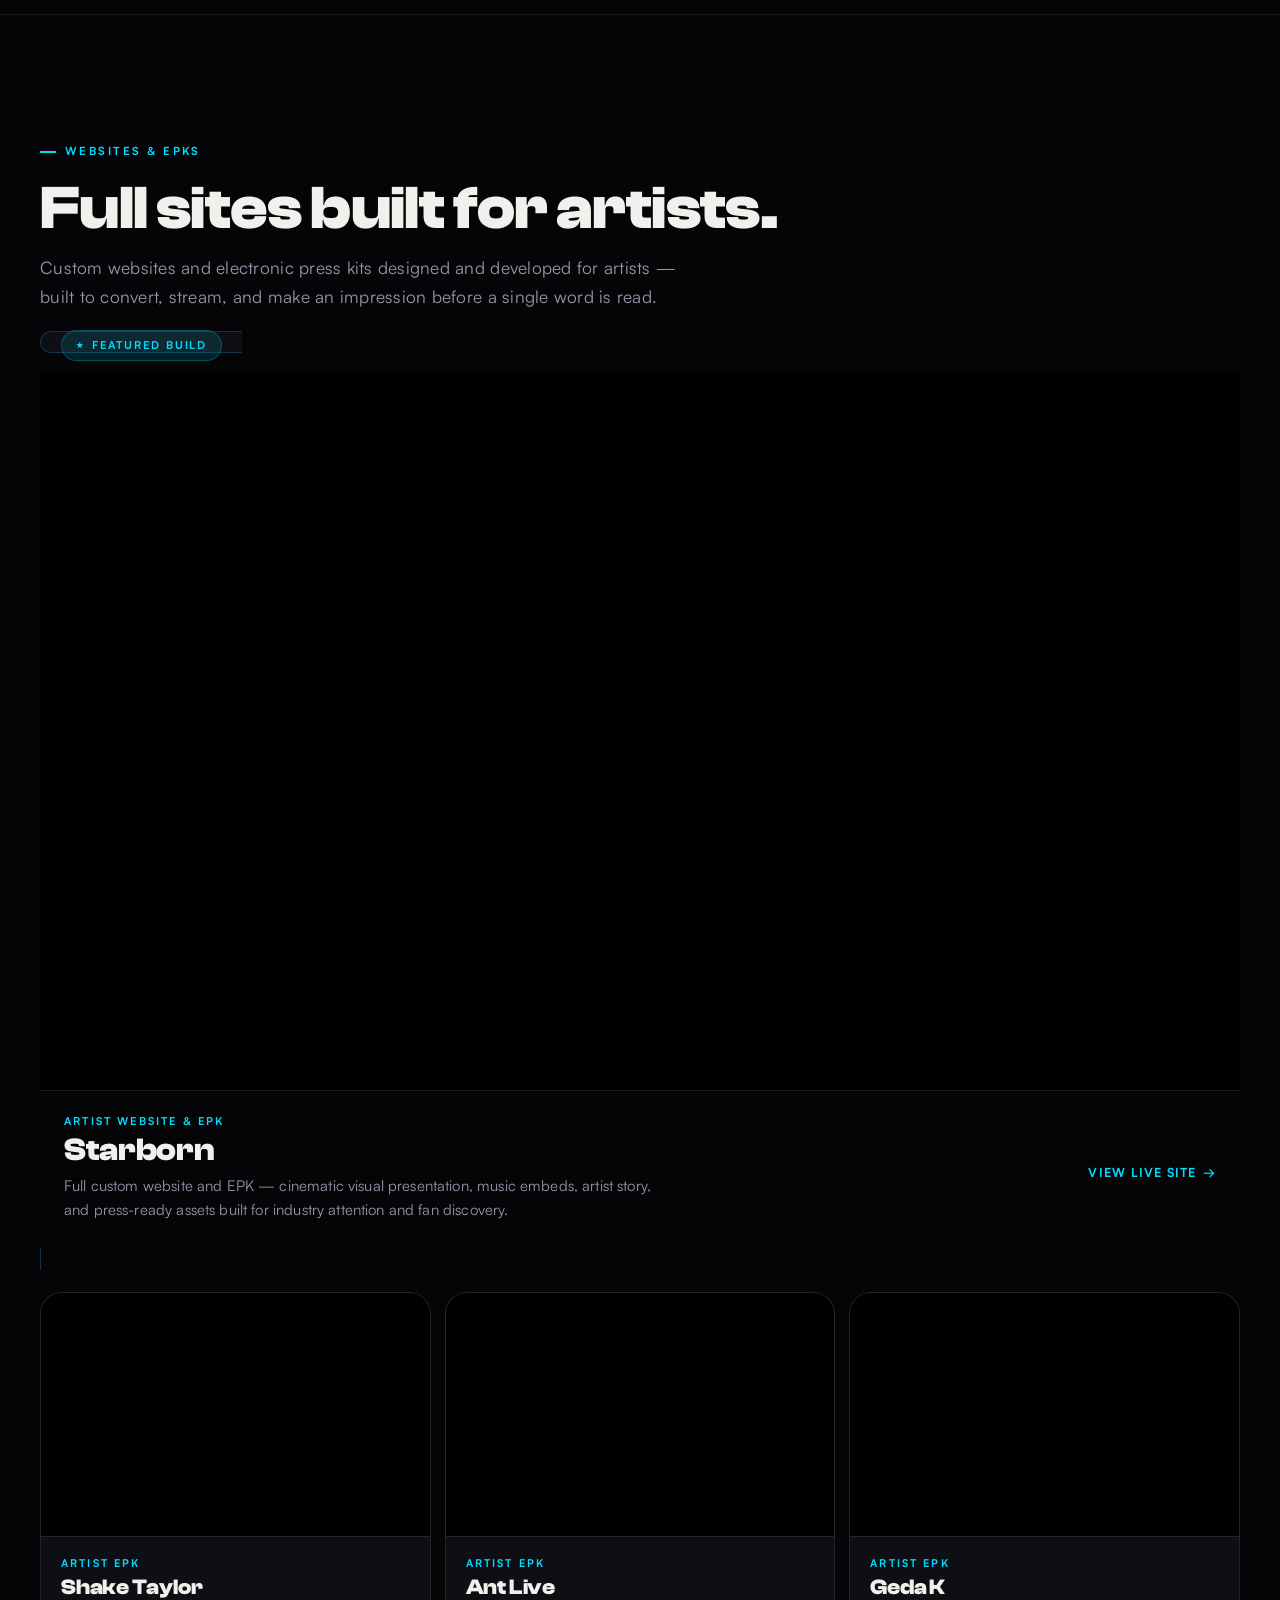
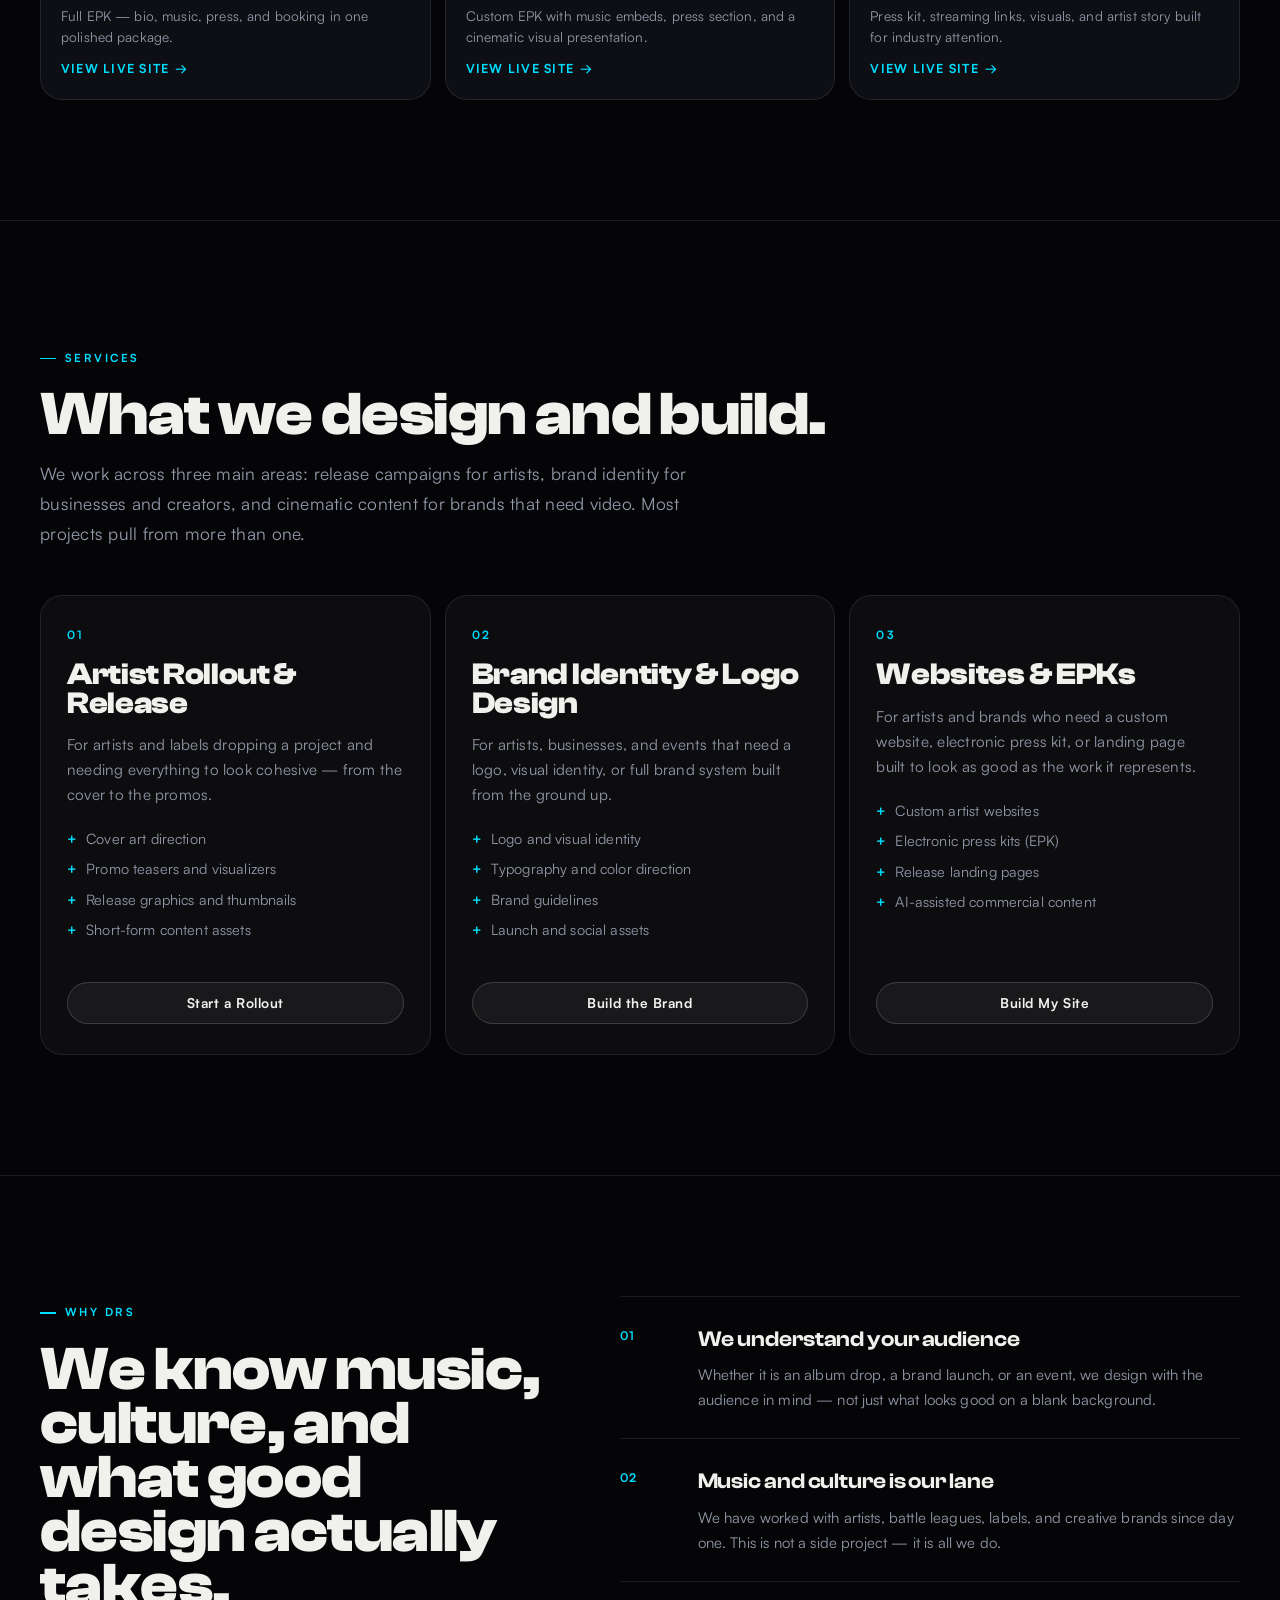
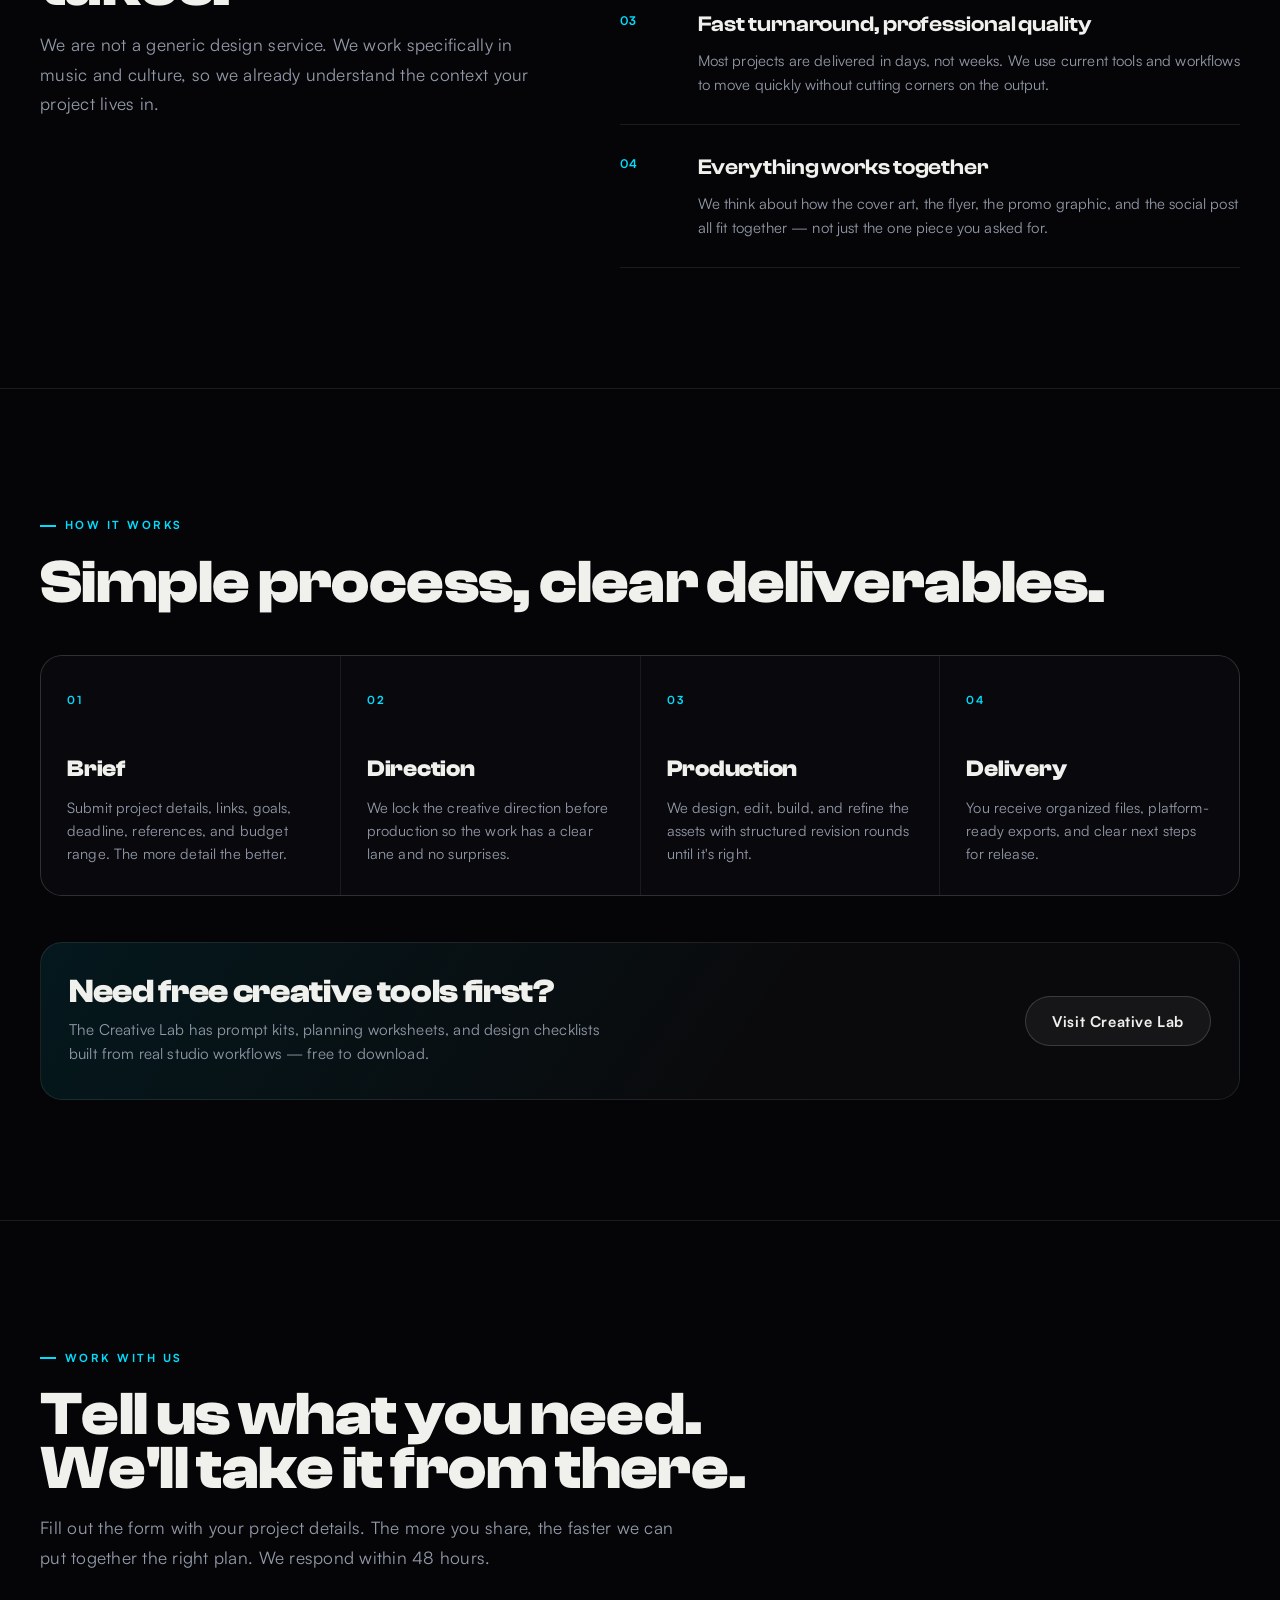
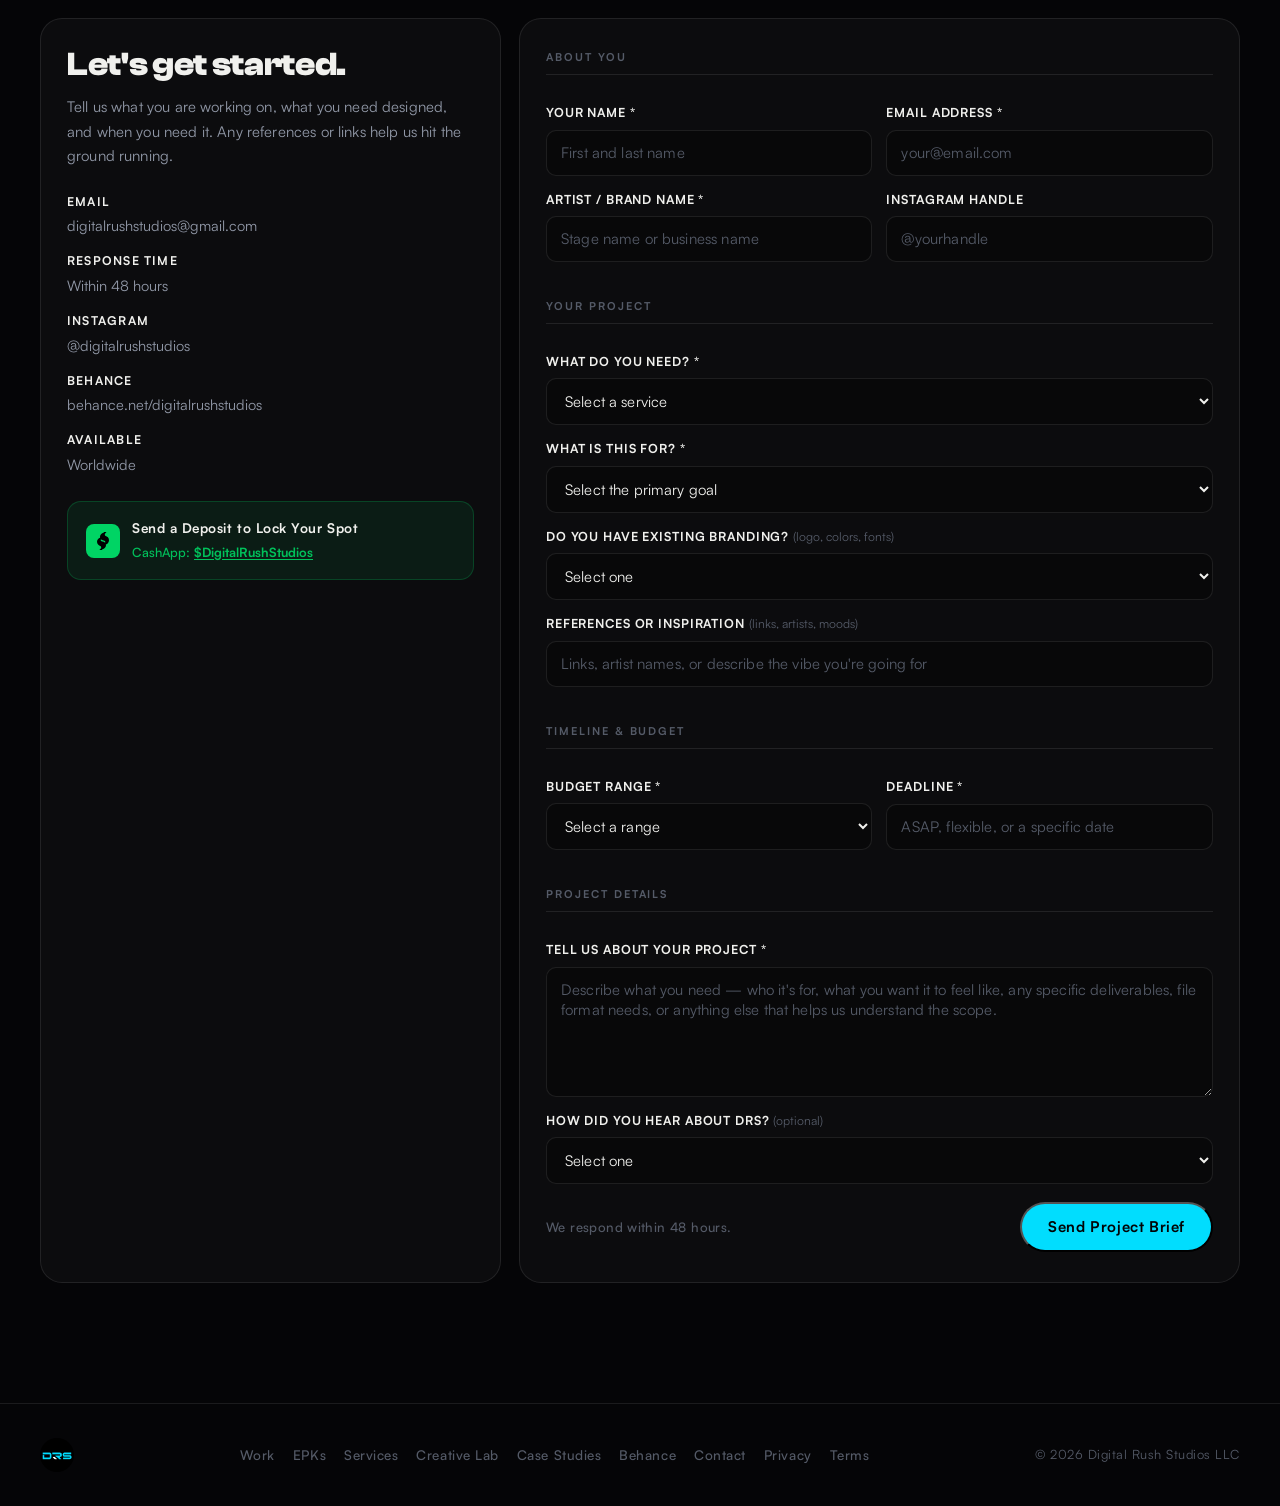
==== commit 1aedff67: "Fix EPK iframe previews on mobile — remove hide override, fix scaling - Removed CSS that was hiding " ====
--- a/index.html
+++ b/index.html
@@ -588,16 +588,9 @@
       .form-footer { flex-direction:column; align-items:stretch; }
       .form-footer .btn { width:100%; justify-content:center; }
       .epk-grid { grid-template-columns:1fr; }
-      /* Hide iframes on small screens, show static placeholder */
-      .epk-preview iframe, .epk-feat-preview iframe { display:none; }
-      .epk-preview { aspect-ratio:16/7; background:var(--panel-2); }
-      .epk-feat-preview { height:160px; background:var(--panel-2); }
-      .epk-preview::before,.epk-feat-preview::before {
-        content:"Live site preview"; position:absolute; inset:0;
-        display:flex; align-items:center; justify-content:center;
-        color:var(--dim); font-family:'Satoshi',sans-serif; font-size:.8rem;
-        font-weight:500; letter-spacing:.12em; text-transform:uppercase;
-      }
+      /* Iframes stay visible on mobile — JS scales them */
+      .epk-preview { position:relative; overflow:hidden; }
+      .epk-feat-preview { position:relative; overflow:hidden; }
     }
     @media (max-width:480px) {
       .work-grid-3 { grid-template-columns:1fr; }
@@ -1144,20 +1137,25 @@
       // Featured Starborn
       const featPrev = document.getElementById('featPreview');
       const featFrame = document.getElementById('featIframe');
-      if (featPrev && featFrame) {
+      if (featPrev && featFrame && featPrev.offsetWidth > 0) {
         const s = featPrev.offsetWidth / 1440;
         featPrev.style.height = (860 * s) + 'px';
         featFrame.style.transform = `scale(${s})`;
+        featFrame.style.pointerEvents = 'none';
       }
       // Small EPK cards
       document.querySelectorAll('.epk-preview').forEach(prev => {
+        if (prev.offsetWidth === 0) return;
         const s = prev.offsetWidth / 1440;
         prev.style.height = (900 * s) + 'px';
         const iframe = prev.querySelector('iframe');
-        if (iframe) iframe.style.transform = `scale(${s})`;
+        if (iframe) { iframe.style.transform = `scale(${s})`; iframe.style.pointerEvents = 'none'; }
       });
     }
     scaleFrames();
+    /* Re-run after fonts/layout settle and after load */
+    setTimeout(scaleFrames, 300);
+    window.addEventListener('load', scaleFrames);
     window.addEventListener('resize', scaleFrames, { passive: true });
 
     /* ── NETLIFY FORM ── */
